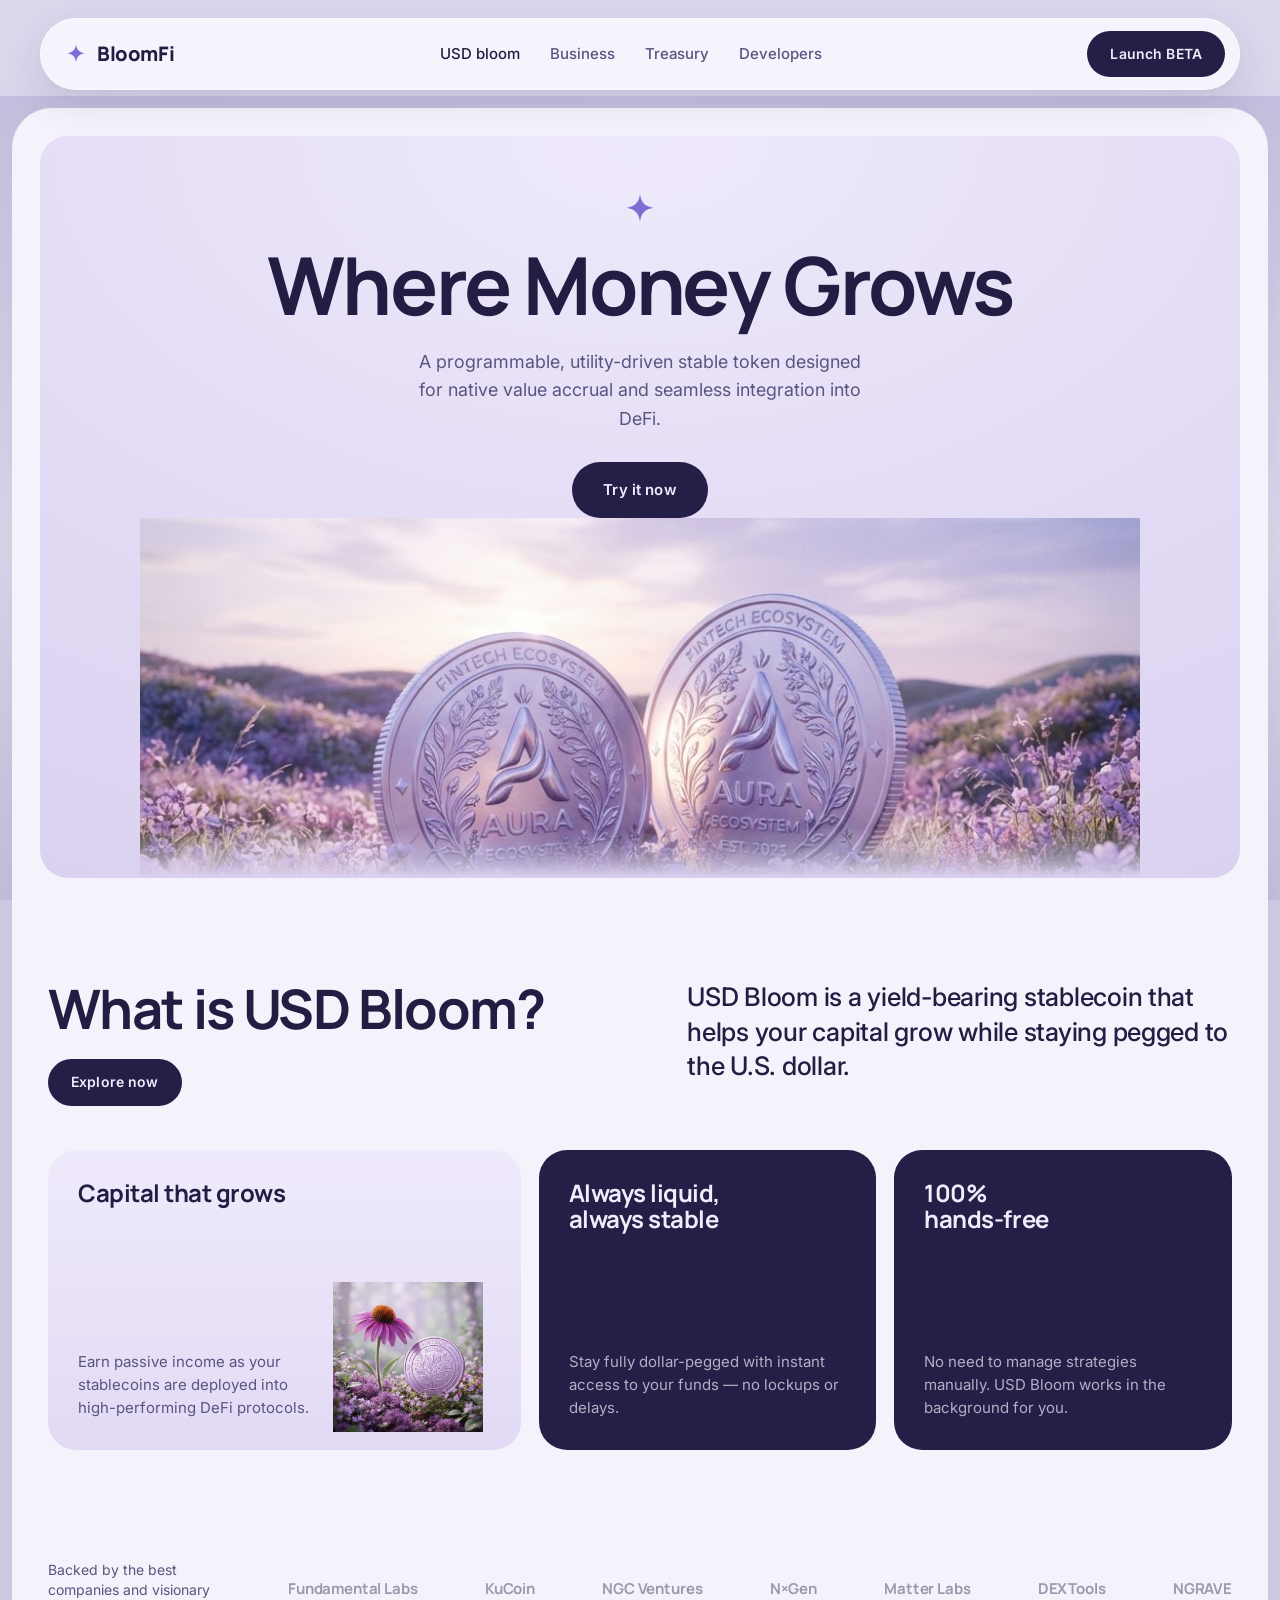
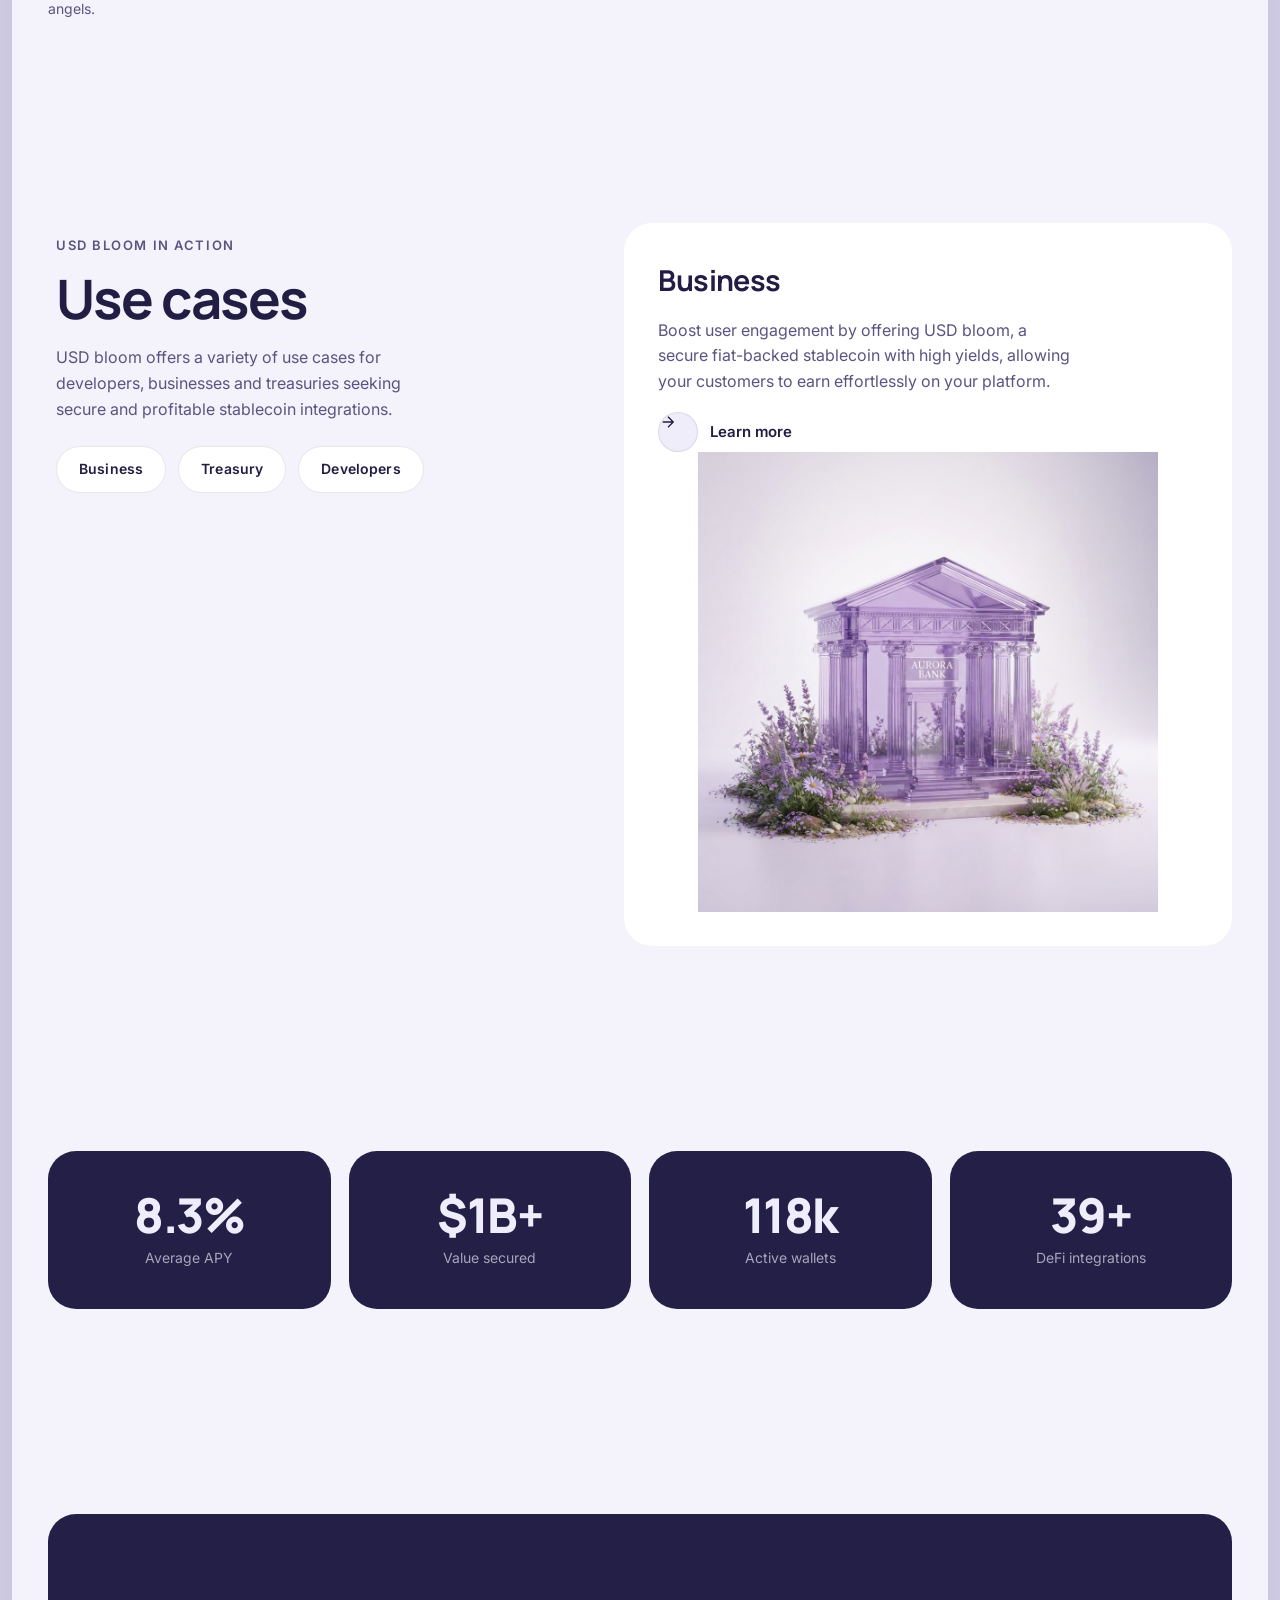
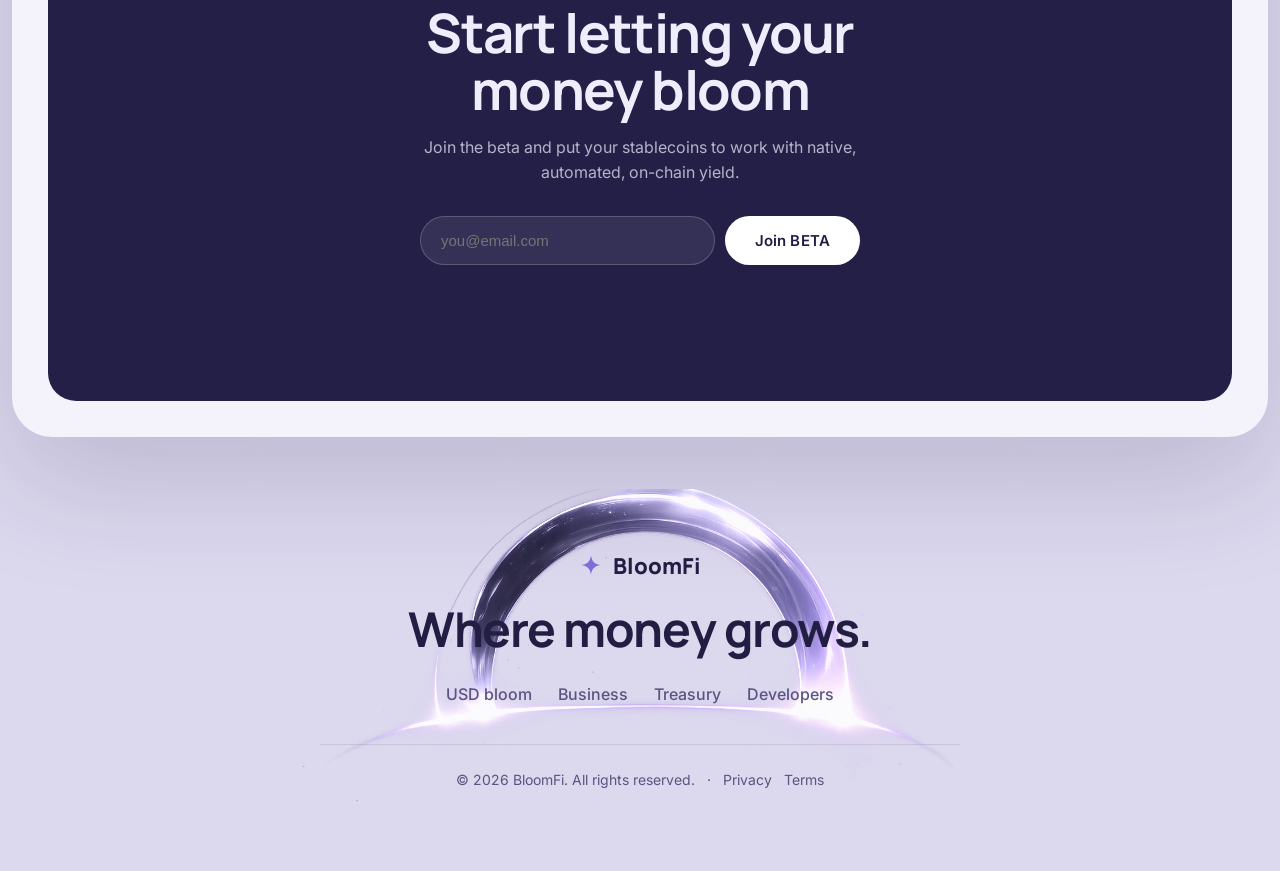
==== index.html @ 82cf6078 "feat: add new business page and update design system Co-authored-by: Punelittley <189131590+Punelitt" ====
<!DOCTYPE html>
<html lang="en">
<head>
  <meta charset="UTF-8" />
  <meta name="viewport" content="width=device-width, initial-scale=1.0" />
  <meta name="theme-color" content="#dcd8ee" />
  <title>BloomFi — Where Money Grows</title>
  <meta name="description" content="USD Bloom is a programmable, utility-driven stable token designed for native value accrual and seamless integration into DeFi." />
  <link rel="preconnect" href="https://fonts.googleapis.com" />
  <link rel="preconnect" href="https://fonts.gstatic.com" crossorigin />
  <link href="https://fonts.googleapis.com/css2?family=Inter:wght@400;500;600;700&family=Manrope:wght@500;600;700;800&display=swap" rel="stylesheet" />
  <link rel="stylesheet" href="css/style.css" />
</head>
<body>
  <canvas id="stars" aria-hidden="true"></canvas>

  <!-- ============ Header (rounded, fixed) ============ -->
  <header class="site-header">
    <div class="header-inner">
      <a href="index.html" class="brand" aria-label="BloomFi home">
        <svg class="brand-mark" viewBox="0 0 24 24" fill="currentColor" aria-hidden="true"><path d="M12 1.5c.9 6 3.6 8.6 9.6 9.6-6 1-8.7 3.6-9.6 9.6-.9-6-3.6-8.6-9.6-9.6 6-1 8.7-3.6 9.6-9.6Z"/></svg>
        BloomFi
      </a>
      <nav class="main-nav" aria-label="Primary">
        <a href="index.html" class="active">USD bloom</a>
        <a href="business.html">Business</a>
        <a href="treasury.html">Treasury</a>
        <a href="developers.html">Developers</a>
      </nav>
      <a href="business.html" class="btn btn-dark btn-sm header-cta">Launch BETA</a>
      <button class="header-burger" id="burger" aria-label="Open menu" aria-expanded="false">
        <span></span><span></span>
      </button>
    </div>
  </header>

  <div class="mobile-menu" id="mobileMenu" aria-hidden="true">
    <nav aria-label="Mobile">
      <a href="index.html">USD bloom</a>
      <a href="business.html">Business</a>
      <a href="treasury.html">Treasury</a>
      <a href="developers.html">Developers</a>
    </nav>
  </div>

  <div class="shell">
    <div class="panel">
      <main class="page">
        <!-- ============ Hero ============ -->
        <section class="hero">
          <svg class="hero-badge" viewBox="0 0 24 24" fill="currentColor" aria-hidden="true"><path d="M12 1.5c.9 6 3.6 8.6 9.6 9.6-6 1-8.7 3.6-9.6 9.6-.9-6-3.6-8.6-9.6-9.6 6-1 8.7-3.6 9.6-9.6Z"/></svg>
          <h1 class="reveal">Where Money Grows</h1>
          <p class="lead reveal">A programmable, utility-driven stable token designed for native value accrual and seamless integration into DeFi.</p>
          <a href="business.html" class="btn btn-dark reveal">Try it now</a>
          <img class="hero-img reveal" src="images/hero-coins.png" alt="Silver coins rising from a field of purple wildflowers" />
        </section>

        <!-- ============ What is USD Bloom ============ -->
        <section class="section" id="about">
          <div class="split">
            <div class="reveal">
              <h2 class="h2">What is USD&nbsp;Bloom?</h2>
              <a href="#features" class="btn btn-dark btn-sm" style="margin-top:22px">Explore now</a>
            </div>
            <p class="lead-copy reveal">USD Bloom is a yield-bearing stablecoin that helps your capital grow while staying pegged to the U.S. dollar.</p>
          </div>

          <div class="feature-grid" id="features">
            <article class="f-card f-light reveal">
              <h3>Capital that grows</h3>
              <p style="max-width:240px">Earn passive income as your stablecoins are deployed into high-performing DeFi protocols.</p>
              <img class="f-card-img" src="images/flower-coin.png" alt="" />
            </article>
            <article class="f-card f-dark reveal">
              <h3>Always liquid,<br />always stable</h3>
              <p>Stay fully dollar-pegged with instant access to your funds — no lockups or delays.</p>
            </article>
            <article class="f-card f-dark reveal">
              <h3>100%<br />hands-free</h3>
              <p>No need to manage strategies manually. USD Bloom works in the background for you.</p>
            </article>
          </div>
        </section>

        <!-- ============ Backers ============ -->
        <section class="section" style="padding-top:0">
          <div class="backers reveal">
            <p class="backers-label">Backed by the best companies and visionary angels.</p>
            <div class="backers-logos">
              <span>Fundamental Labs</span>
              <span>KuCoin</span>
              <span>NGC Ventures</span>
              <span>N&times;Gen</span>
              <span>Matter Labs</span>
              <span>DEXTools</span>
              <span>NGRAVE</span>
            </div>
          </div>
        </section>

        <!-- ============ Use cases ============ -->
        <section class="section">
          <div class="usecase">
            <div class="usecase-copy reveal">
              <p class="eyebrow">USD bloom in action</p>
              <h2 class="h2">Use cases</h2>
              <p>USD bloom offers a variety of use cases for developers, businesses and treasuries seeking secure and profitable stablecoin integrations.</p>
              <div style="margin-top:24px;display:flex;gap:12px;flex-wrap:wrap">
                <a href="business.html" class="btn btn-light btn-sm">Business</a>
                <a href="treasury.html" class="btn btn-light btn-sm">Treasury</a>
                <a href="developers.html" class="btn btn-light btn-sm">Developers</a>
              </div>
            </div>
            <article class="uc-card reveal">
              <h3>Business</h3>
              <p>Boost user engagement by offering USD bloom, a secure fiat-backed stablecoin with high yields, allowing your customers to earn effortlessly on your platform.</p>
              <a href="business.html" class="uc-link">
                <span class="btn-circle"><svg viewBox="0 0 24 24" fill="none" stroke="currentColor" stroke-width="1.8"><path d="M5 12h14M12 5l7 7-7 7"/></svg></span>
                Learn more
              </a>
              <img class="uc-img" src="images/temple.png" alt="A lavender glass bank temple among purple flowers" />
            </article>
          </div>
        </section>

        <!-- ============ Stats ============ -->
        <section class="section">
          <div class="stat-band">
            <div class="stat-box reveal"><div class="num"><span data-count="8.4" data-suffix="%">0</span></div><div class="lbl">Average APY</div></div>
            <div class="stat-box reveal"><div class="num"><span data-count="1" data-prefix="$" data-suffix="B+">0</span></div><div class="lbl">Value secured</div></div>
            <div class="stat-box reveal"><div class="num"><span data-count="120" data-suffix="k">0</span></div><div class="lbl">Active wallets</div></div>
            <div class="stat-box reveal"><div class="num"><span data-count="40" data-suffix="+">0</span></div><div class="lbl">DeFi integrations</div></div>
          </div>
        </section>

        <!-- ============ CTA ============ -->
        <section class="section" style="padding-bottom:8px">
          <div class="cta reveal">
            <h2>Start letting your<br />money bloom</h2>
            <p>Join the beta and put your stablecoins to work with native, automated, on-chain yield.</p>
            <form class="newsletter" data-mock style="display:flex;gap:10px;justify-content:center;flex-wrap:wrap;max-width:440px;margin:0 auto">
              <input type="email" name="email" required placeholder="you@email.com" aria-label="Email address" style="flex:1;min-width:200px;padding:15px 20px;border-radius:100px;border:1px solid rgba(255,255,255,0.2);background:rgba(255,255,255,0.08);color:#fff;font-size:15px" />
              <button type="submit" class="btn btn-light">Join BETA</button>
              <p class="form-note" role="status" aria-live="polite" style="flex-basis:100%;margin-top:6px;color:#cfc9ef;font-size:14px"></p>
            </form>
          </div>
        </section>
      </main>
    </div>
  </div>

  <!-- ============ Footer ============ -->
  <footer class="footer">
    <img class="footer-arch" src="images/arch-glow.png" alt="" aria-hidden="true" />
    <div class="footer-inner">
      <a href="index.html" class="footer-brand">
        <svg viewBox="0 0 24 24" fill="currentColor" aria-hidden="true"><path d="M12 1.5c.9 6 3.6 8.6 9.6 9.6-6 1-8.7 3.6-9.6 9.6-.9-6-3.6-8.6-9.6-9.6 6-1 8.7-3.6 9.6-9.6Z"/></svg>
        BloomFi
      </a>
      <p class="footer-tag">Where money grows.</p>
      <nav class="footer-nav" aria-label="Footer">
        <a href="index.html">USD bloom</a>
        <a href="business.html">Business</a>
        <a href="treasury.html">Treasury</a>
        <a href="developers.html">Developers</a>
      </nav>
      <div class="footer-bottom">
        <span>© 2026 BloomFi. All rights reserved.</span>
        <span>·</span>
        <a href="#">Privacy</a>
        <a href="#">Terms</a>
      </div>
    </div>
  </footer>

  <script src="js/main.js" defer></script>
</body>
</html>
---- css/style.css ----
/* ============================================================
   BloomFi — design system (light lavender / crypto fintech)
   ============================================================ */
:root {
  --bg: #dcd8ee;
  --bg-2: #e7e3f4;
  --panel: #f4f2fa;
  --surface: #ffffff;
  --ink: #221d42;
  --ink-muted: #5a5480;
  --deep: #241f47;
  --deep-2: #2e2857;
  --deep-fg: #efecfb;
  --accent: #7c6ed6;
  --accent-soft: #b9aef0;
  --border: rgba(34, 29, 66, 0.10);
  --border-strong: rgba(34, 29, 66, 0.16);

  --font-sans: 'Inter', -apple-system, BlinkMacSystemFont, 'Segoe UI', sans-serif;
  --font-display: 'Manrope', var(--font-sans);

  --ease-out: cubic-bezier(0.22, 1, 0.36, 1);
  --container: 1200px;
  --radius: 28px;
  --radius-sm: 18px;
}

*, *::before, *::after { margin: 0; padding: 0; box-sizing: border-box; }

html {
  scroll-behavior: smooth;
  background: var(--bg);
}

body {
  font-family: var(--font-sans);
  color: var(--ink);
  line-height: 1.6;
  -webkit-font-smoothing: antialiased;
  overflow-x: hidden;
  position: relative;
  background:
    radial-gradient(1200px 700px at 50% -8%, #cfc9e9, transparent 70%),
    linear-gradient(180deg, #b9b3d6 0%, #d7d2ec 26%, #e7e3f4 60%, #cfc9e6 100%);
  background-attachment: fixed;
  min-height: 100vh;
}

img { max-width: 100%; display: block; }
a { color: inherit; text-decoration: none; }
button { font-family: inherit; cursor: pointer; }
::selection { background: var(--accent); color: #fff; }

/* ============ Rising stars canvas ============ */
#stars {
  position: fixed;
  inset: 0;
  width: 100%;
  height: 100%;
  z-index: 0;
  pointer-events: none;
}

/* ============ Layout ============ */
.container {
  max-width: var(--container);
  margin: 0 auto;
  padding: 0 24px;
}

.page {
  position: relative;
  z-index: 1;
}

/* ============ Buttons ============ */
.btn {
  display: inline-flex;
  align-items: center;
  justify-content: center;
  gap: 10px;
  padding: 15px 30px;
  border-radius: 100px;
  font-size: 15px;
  font-weight: 600;
  letter-spacing: 0.01em;
  border: 1px solid transparent;
  transition: transform 0.3s var(--ease-out), background 0.3s, color 0.3s, border-color 0.3s, box-shadow 0.3s;
  min-height: 48px;
}
.btn:hover { transform: translateY(-2px); }
.btn:active { transform: translateY(0); }

.btn-dark { background: var(--deep); color: var(--deep-fg); }
.btn-dark:hover { background: var(--deep-2); box-shadow: 0 14px 34px rgba(36, 31, 71, 0.28); }

.btn-light { background: var(--surface); color: var(--ink); border-color: var(--border); }
.btn-light:hover { box-shadow: 0 14px 34px rgba(36, 31, 71, 0.12); }

.btn-ghost {
  background: rgba(255, 255, 255, 0.5);
  color: var(--ink);
  border-color: var(--border-strong);
  backdrop-filter: blur(8px);
}
.btn-ghost:hover { background: rgba(255, 255, 255, 0.85); }

.btn-sm { padding: 11px 22px; min-height: 42px; font-size: 14px; }
.btn-lg { padding: 18px 40px; min-height: 56px; font-size: 16px; }
.btn-block { width: 100%; }

.btn-circle {
  width: 40px; height: 40px; padding: 0;
  border-radius: 50%;
  background: rgba(124, 110, 214, 0.12);
  border: 1px solid var(--border);
}
.btn-circle svg { width: 18px; height: 18px; }

/* ============ Header — rounded, static/fixed ============ */
.site-header {
  position: fixed;
  top: 18px;
  left: 50%;
  transform: translateX(-50%);
  z-index: 50;
  width: calc(100% - 32px);
  max-width: var(--container);
}

.header-inner {
  display: flex;
  align-items: center;
  justify-content: space-between;
  gap: 20px;
  padding: 12px 14px 12px 24px;
  border-radius: 100px;
  background: rgba(255, 255, 255, 0.72);
  border: 1px solid rgba(255, 255, 255, 0.6);
  box-shadow: 0 10px 40px rgba(36, 31, 71, 0.12);
  backdrop-filter: blur(18px) saturate(1.4);
  -webkit-backdrop-filter: blur(18px) saturate(1.4);
}

.brand {
  display: inline-flex;
  align-items: center;
  gap: 10px;
  font-family: var(--font-display);
  font-weight: 800;
  font-size: 20px;
  letter-spacing: -0.02em;
}
.brand-mark { width: 22px; height: 22px; color: var(--accent); }

.main-nav {
  display: flex;
  gap: 30px;
}
.main-nav a {
  font-size: 15px;
  font-weight: 500;
  color: var(--ink-muted);
  transition: color 0.25s;
}
.main-nav a:hover, .main-nav a.active { color: var(--ink); }

.header-burger {
  display: none;
  flex-direction: column;
  gap: 5px;
  background: none;
  border: none;
  width: 44px; height: 44px;
  align-items: center;
  justify-content: center;
}
.header-burger span {
  width: 22px; height: 2px; background: var(--ink);
  transition: transform 0.3s var(--ease-out), opacity 0.3s;
  border-radius: 2px;
}
.header-burger.open span:first-child { transform: translateY(3.5px) rotate(45deg); }
.header-burger.open span:last-child { transform: translateY(-3.5px) rotate(-45deg); }

/* Mobile menu */
.mobile-menu {
  position: fixed;
  inset: 0;
  z-index: 40;
  background: rgba(223, 219, 240, 0.96);
  backdrop-filter: blur(16px);
  display: flex;
  align-items: center;
  justify-content: center;
  opacity: 0;
  visibility: hidden;
  transition: opacity 0.4s var(--ease-out), visibility 0.4s;
}
.mobile-menu.open { opacity: 1; visibility: visible; }
.mobile-menu nav { display: flex; flex-direction: column; gap: 10px; text-align: center; }
.mobile-menu a {
  font-family: var(--font-display);
  font-size: clamp(1.8rem, 8vw, 2.6rem);
  font-weight: 700;
  letter-spacing: -0.03em;
  color: var(--ink-muted);
  transition: color 0.25s;
}
.mobile-menu a:hover { color: var(--ink); }

/* ============ Main wrapper (rounded white panel) ============ */
.shell {
  position: relative;
  z-index: 1;
  max-width: 1320px;
  margin: 96px auto 0;
  padding: 12px;
}

.panel {
  background: var(--panel);
  border-radius: 40px;
  padding: clamp(16px, 3vw, 28px);
  box-shadow: 0 40px 120px rgba(36, 31, 71, 0.18);
}

/* ============ Hero ============ */
.hero {
  position: relative;
  border-radius: var(--radius);
  overflow: hidden;
  background:
    radial-gradient(120% 120% at 50% 0%, #efeafb 0%, #e5def6 40%, #d9d0ef 100%);
  min-height: 620px;
  display: flex;
  flex-direction: column;
  align-items: center;
  padding: 56px 24px 0;
  text-align: center;
}
.hero-badge {
  width: 34px; height: 34px;
  color: var(--accent);
  margin-bottom: 18px;
}
.hero h1 {
  font-family: var(--font-display);
  font-size: clamp(2.6rem, 6.5vw, 5rem);
  font-weight: 700;
  letter-spacing: -0.03em;
  line-height: 1.02;
  margin-bottom: 22px;
  text-wrap: balance;
}
.hero p.lead {
  max-width: 460px;
  color: var(--ink-muted);
  font-size: clamp(1rem, 2vw, 1.12rem);
  margin-bottom: 28px;
}
.hero-img {
  margin-top: auto;
  width: 100%;
  max-width: 1000px;
  height: clamp(220px, 34vw, 360px);
  object-fit: cover;
  object-position: center 40%;
  -webkit-mask-image: linear-gradient(to top, transparent, #000 14%);
  mask-image: linear-gradient(to top, transparent, #000 14%);
}

/* ============ Section basics ============ */
.section { padding: clamp(56px, 8vw, 110px) 8px; }
.eyebrow {
  font-size: 13px;
  font-weight: 600;
  letter-spacing: 0.12em;
  text-transform: uppercase;
  color: var(--accent);
  margin-bottom: 14px;
}
.h2 {
  font-family: var(--font-display);
  font-size: clamp(2rem, 5vw, 3.4rem);
  font-weight: 700;
  letter-spacing: -0.03em;
  line-height: 1.05;
  text-wrap: balance;
}

/* ============ "What is" split ============ */
.split {
  display: grid;
  grid-template-columns: 1.1fr 1fr;
  gap: 40px;
  align-items: start;
}
.split .lead-copy {
  font-size: clamp(1.15rem, 2.2vw, 1.6rem);
  font-weight: 500;
  letter-spacing: -0.01em;
  line-height: 1.35;
  color: var(--ink);
}

/* ============ Feature cards ============ */
.feature-grid {
  display: grid;
  grid-template-columns: 1.4fr 1fr 1fr;
  gap: 18px;
  margin-top: 44px;
}
.f-card {
  position: relative;
  border-radius: var(--radius);
  padding: 30px;
  display: flex;
  flex-direction: column;
  justify-content: space-between;
  min-height: 300px;
  overflow: hidden;
  transition: transform 0.4s var(--ease-out), box-shadow 0.4s;
}
.f-card:hover { transform: translateY(-4px); box-shadow: 0 26px 60px rgba(36, 31, 71, 0.18); }
.f-card h3 {
  font-family: var(--font-display);
  font-size: 1.5rem;
  font-weight: 700;
  letter-spacing: -0.02em;
  line-height: 1.1;
}
.f-card p { font-size: 15px; line-height: 1.55; }

.f-light {
  background: linear-gradient(180deg, #efeafb, #e2daf5);
  color: var(--ink);
}
.f-light p { color: var(--ink-muted); }
.f-card-img {
  position: absolute;
  right: 18px; bottom: 18px;
  width: 190px; height: 150px;
  object-fit: contain;
  pointer-events: none;
}
.f-dark { background: var(--deep); color: var(--deep-fg); }
.f-dark p { color: rgba(239, 236, 251, 0.7); }

/* ============ Backers ============ */
.backers {
  display: flex;
  align-items: center;
  gap: 40px;
  flex-wrap: wrap;
  padding: 8px 0 0;
}
.backers-label {
  font-size: 14px;
  color: var(--ink-muted);
  max-width: 200px;
  line-height: 1.4;
}
.backers-logos {
  display: flex;
  align-items: center;
  gap: 34px;
  flex-wrap: wrap;
  flex: 1;
  justify-content: space-between;
}
.backers-logos span {
  font-family: var(--font-display);
  font-weight: 700;
  font-size: 15px;
  color: rgba(34, 29, 66, 0.42);
  letter-spacing: -0.01em;
  white-space: nowrap;
}

/* ============ Use cases ============ */
.usecase {
  display: grid;
  grid-template-columns: 1fr 1.1fr;
  gap: 24px;
  align-items: stretch;
}
.usecase-copy { padding: 12px 8px; }
.usecase-copy .h2 { margin: 8px 0 18px; }
.usecase-copy p { color: var(--ink-muted); max-width: 380px; }

.uc-card {
  position: relative;
  border-radius: var(--radius);
  background: var(--surface);
  padding: 34px;
  overflow: hidden;
  display: flex;
  flex-direction: column;
  min-height: 480px;
}
.uc-card h3 {
  font-family: var(--font-display);
  font-size: 1.8rem;
  font-weight: 700;
  letter-spacing: -0.02em;
  margin-bottom: 14px;
}
.uc-card p { color: var(--ink-muted); max-width: 420px; }
.uc-link {
  display: inline-flex;
  align-items: center;
  gap: 12px;
  margin-top: 18px;
  font-weight: 600;
  font-size: 15px;
}
.uc-img {
  margin-top: auto;
  width: 100%;
  max-width: 460px;
  align-self: center;
  object-fit: contain;
}

/* ============ Generic content cards grid ============ */
.grid-3 { display: grid; grid-template-columns: repeat(3, 1fr); gap: 18px; }
.grid-2 { display: grid; grid-template-columns: repeat(2, 1fr); gap: 18px; }

.info-card {
  background: var(--surface);
  border-radius: var(--radius);
  padding: 30px;
  border: 1px solid var(--border);
  transition: transform 0.4s var(--ease-out), box-shadow 0.4s;
}
.info-card:hover { transform: translateY(-4px); box-shadow: 0 22px 50px rgba(36, 31, 71, 0.14); }
.info-icon {
  width: 48px; height: 48px;
  border-radius: 14px;
  display: flex; align-items: center; justify-content: center;
  background: rgba(124, 110, 214, 0.12);
  color: var(--accent);
  margin-bottom: 20px;
}
.info-icon svg { width: 24px; height: 24px; }
.info-card h3 {
  font-family: var(--font-display);
  font-size: 1.25rem;
  font-weight: 700;
  letter-spacing: -0.02em;
  margin-bottom: 10px;
}
.info-card p { font-size: 15px; color: var(--ink-muted); line-height: 1.55; }

/* ============ Stat band ============ */
.stat-band {
  display: grid;
  grid-template-columns: repeat(4, 1fr);
  gap: 18px;
  text-align: center;
}
.stat-box {
  background: var(--deep);
  color: var(--deep-fg);
  border-radius: var(--radius);
  padding: 40px 20px;
}
.stat-box .num {
  font-family: var(--font-display);
  font-size: clamp(2rem, 4vw, 3rem);
  font-weight: 800;
  letter-spacing: -0.03em;
  line-height: 1;
  margin-bottom: 8px;
}
.stat-box .lbl { font-size: 14px; color: rgba(239, 236, 251, 0.65); }

/* ============ Page hero (inner pages) ============ */
.page-hero {
  border-radius: var(--radius);
  background: radial-gradient(120% 130% at 50% 0%, #efeafb 0%, #e3dcf6 45%, #d6cdef 100%);
  padding: clamp(56px, 8vw, 96px) 24px;
  text-align: center;
}
.page-hero .eyebrow { color: var(--accent); }
.page-hero h1 {
  font-family: var(--font-display);
  font-size: clamp(2.4rem, 6vw, 4.4rem);
  font-weight: 700;
  letter-spacing: -0.03em;
  line-height: 1.03;
  margin-bottom: 18px;
  text-wrap: balance;
}
.page-hero p {
  max-width: 560px;
  margin: 0 auto;
  color: var(--ink-muted);
  font-size: clamp(1rem, 2vw, 1.15rem);
}

/* ============ CTA panel ============ */
.cta {
  border-radius: var(--radius);
  background: var(--deep);
  color: var(--deep-fg);
  padding: clamp(48px, 8vw, 90px) 24px;
  text-align: center;
}
.cta h2 {
  font-family: var(--font-display);
  font-size: clamp(2rem, 5vw, 3.4rem);
  font-weight: 700;
  letter-spacing: -0.03em;
  line-height: 1.05;
  margin-bottom: 16px;
  text-wrap: balance;
}
.cta p { color: rgba(239, 236, 251, 0.72); max-width: 480px; margin: 0 auto 30px; }
.cta .btn-light { background: var(--surface); color: var(--ink); border: none; }

/* ============ Footer with arch glow ============ */
.footer {
  position: relative;
  z-index: 1;
  margin-top: 40px;
  padding-top: 60px;
  overflow: hidden;
}
.footer-arch {
  position: absolute;
  left: 50%;
  bottom: -6%;
  transform: translateX(-50%);
  width: min(900px, 90%);
  opacity: 0.9;
  pointer-events: none;
  mix-blend-mode: screen;
  filter: brightness(1.1);
}
.footer-inner {
  position: relative;
  z-index: 2;
  max-width: var(--container);
  margin: 0 auto;
  padding: 0 24px 80px;
  text-align: center;
}
.footer-brand {
  display: inline-flex;
  align-items: center;
  gap: 10px;
  font-family: var(--font-display);
  font-weight: 800;
  font-size: 22px;
  margin-bottom: 20px;
}
.footer-brand svg { width: 24px; height: 24px; color: var(--accent); }
.footer-tag {
  font-family: var(--font-display);
  font-size: clamp(1.8rem, 5vw, 3rem);
  font-weight: 700;
  letter-spacing: -0.03em;
  line-height: 1.05;
  margin-bottom: 28px;
  text-wrap: balance;
}
.footer-nav {
  display: flex;
  gap: 26px;
  justify-content: center;
  flex-wrap: wrap;
  margin-bottom: 36px;
}
.footer-nav a { color: var(--ink-muted); font-weight: 500; transition: color 0.25s; }
.footer-nav a:hover { color: var(--ink); }
.footer-bottom {
  font-size: 14px;
  color: var(--ink-muted);
  padding-top: 24px;
  border-top: 1px solid var(--border);
  max-width: 640px;
  margin: 0 auto;
  display: flex;
  gap: 12px;
  align-items: center;
  justify-content: center;
  flex-wrap: wrap;
}

/* ============ Reveal ============ */
.reveal {
  opacity: 0;
  transform: translateY(24px);
  transition: opacity 0.9s var(--ease-out), transform 0.9s var(--ease-out);
}
.reveal.visible { opacity: 1; transform: translateY(0); }

/* ============ Responsive ============ */
@media (max-width: 900px) {
  .main-nav { display: none; }
  .header-burger { display: flex; }
  .header-cta { display: none; }
  .split { grid-template-columns: 1fr; gap: 24px; }
  .feature-grid { grid-template-columns: 1fr; }
  .usecase { grid-template-columns: 1fr; }
  .grid-3 { grid-template-columns: 1fr; }
  .grid-2 { grid-template-columns: 1fr; }
  .stat-band { grid-template-columns: repeat(2, 1fr); }
  .f-card-img { width: 150px; height: 120px; }
}
@media (max-width: 560px) {
  .shell { margin-top: 84px; padding: 8px; }
  .panel { border-radius: 28px; }
  .stat-band { grid-template-columns: 1fr; }
  .backers-logos { gap: 20px; }
}

@media (prefers-reduced-motion: reduce) {
  * { animation: none !important; scroll-behavior: auto; }
  .reveal { opacity: 1; transform: none; }
}
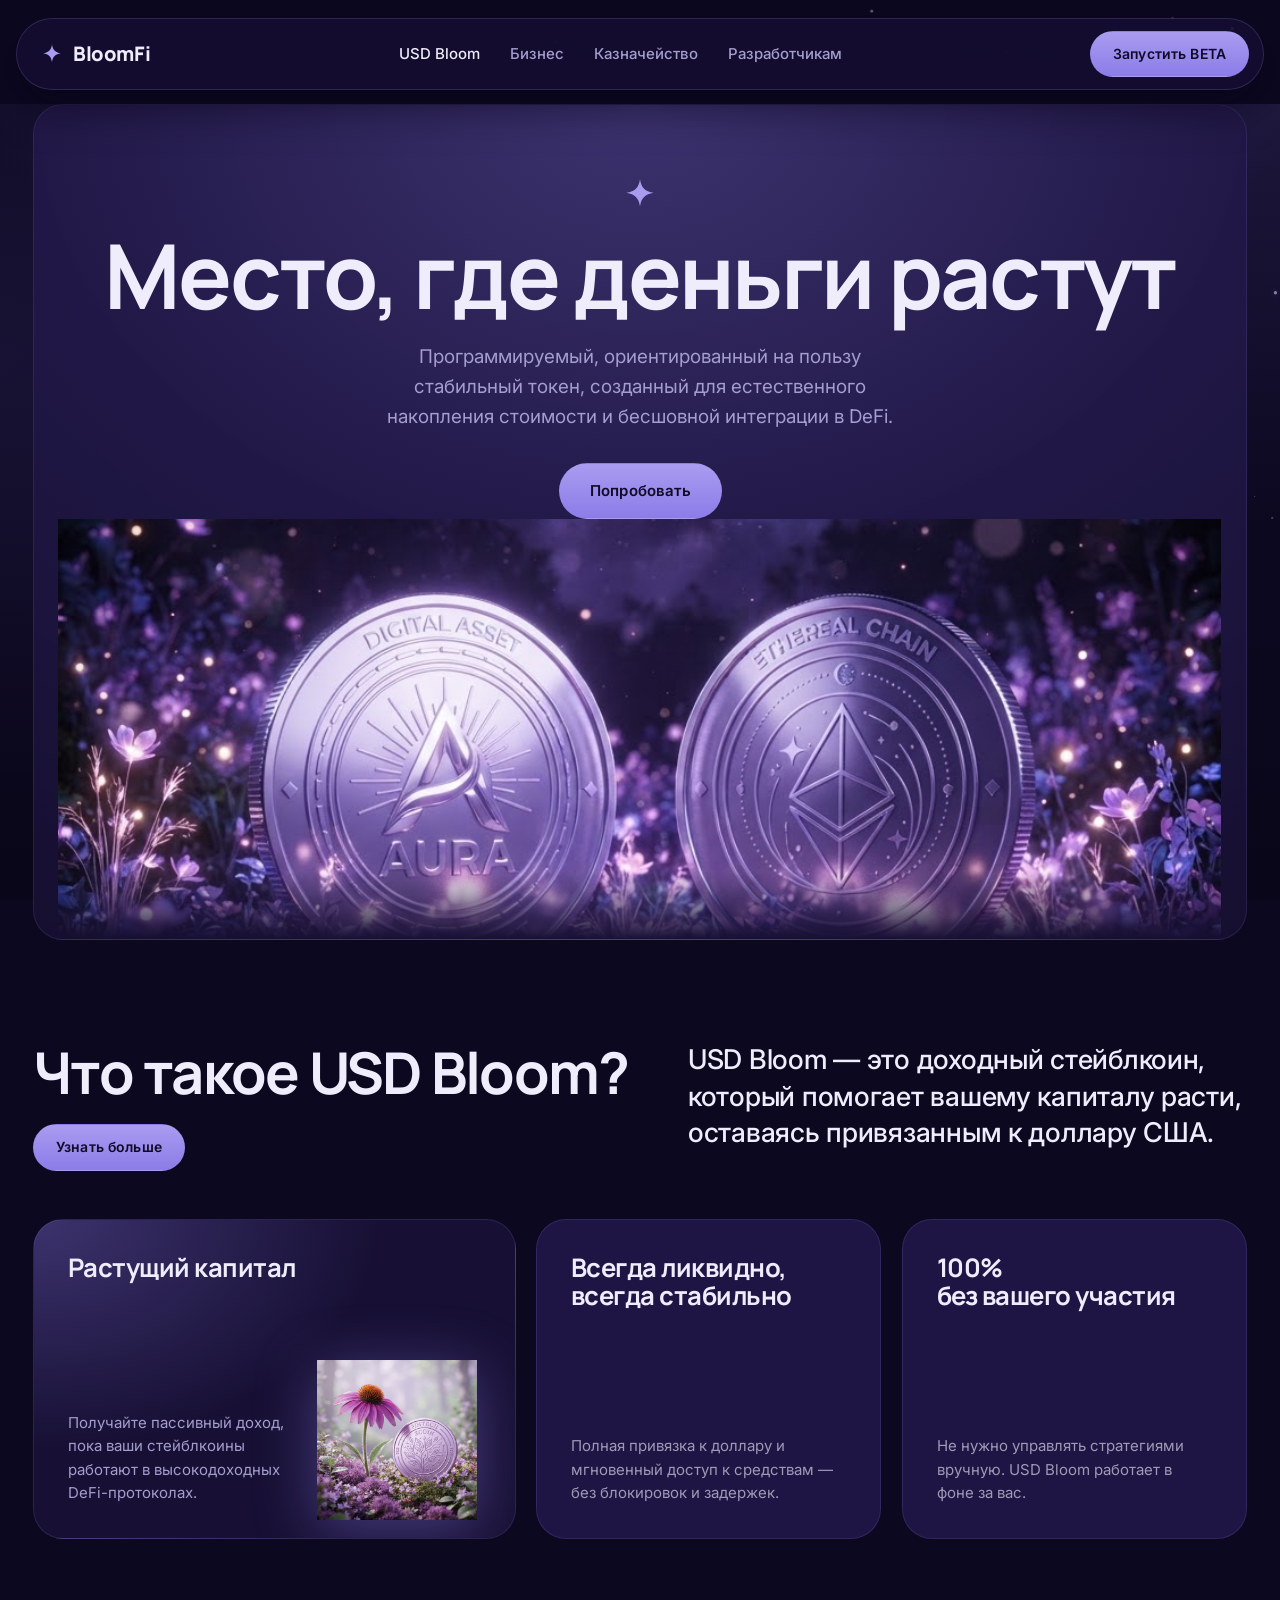
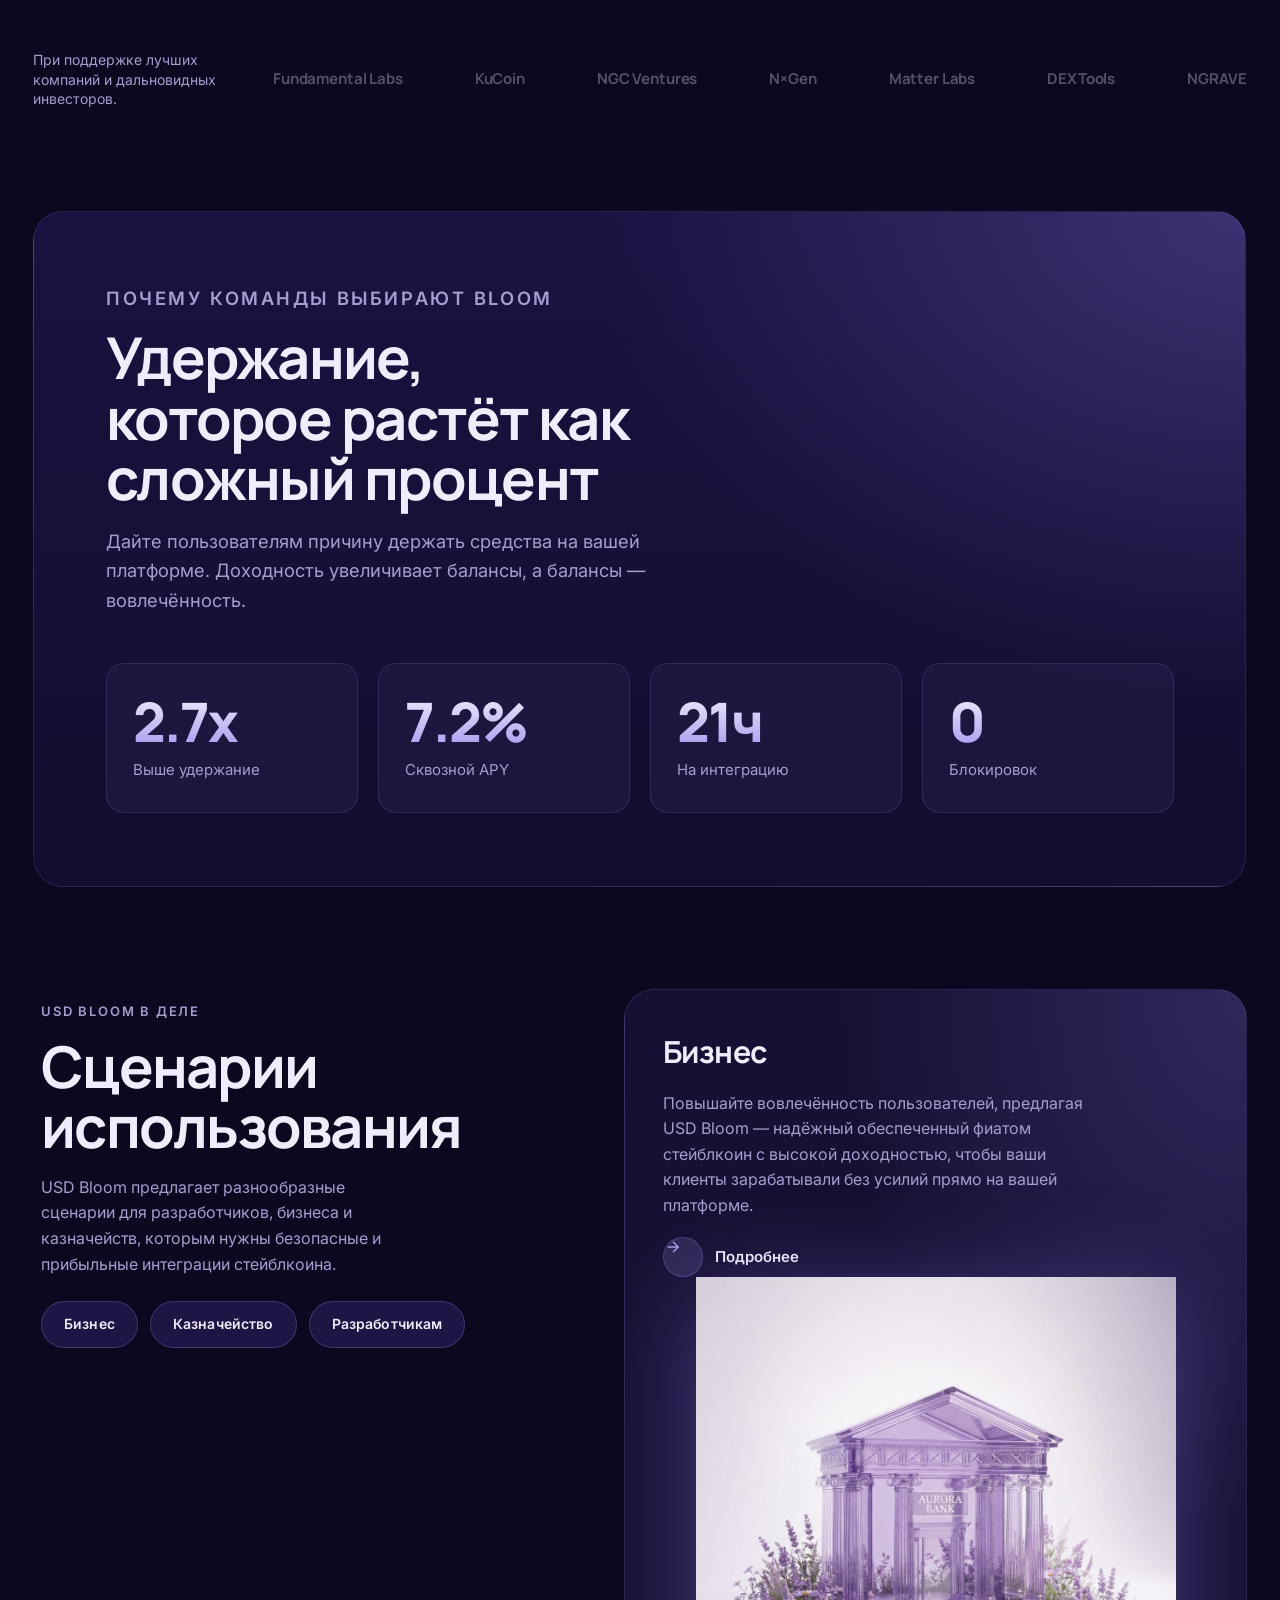
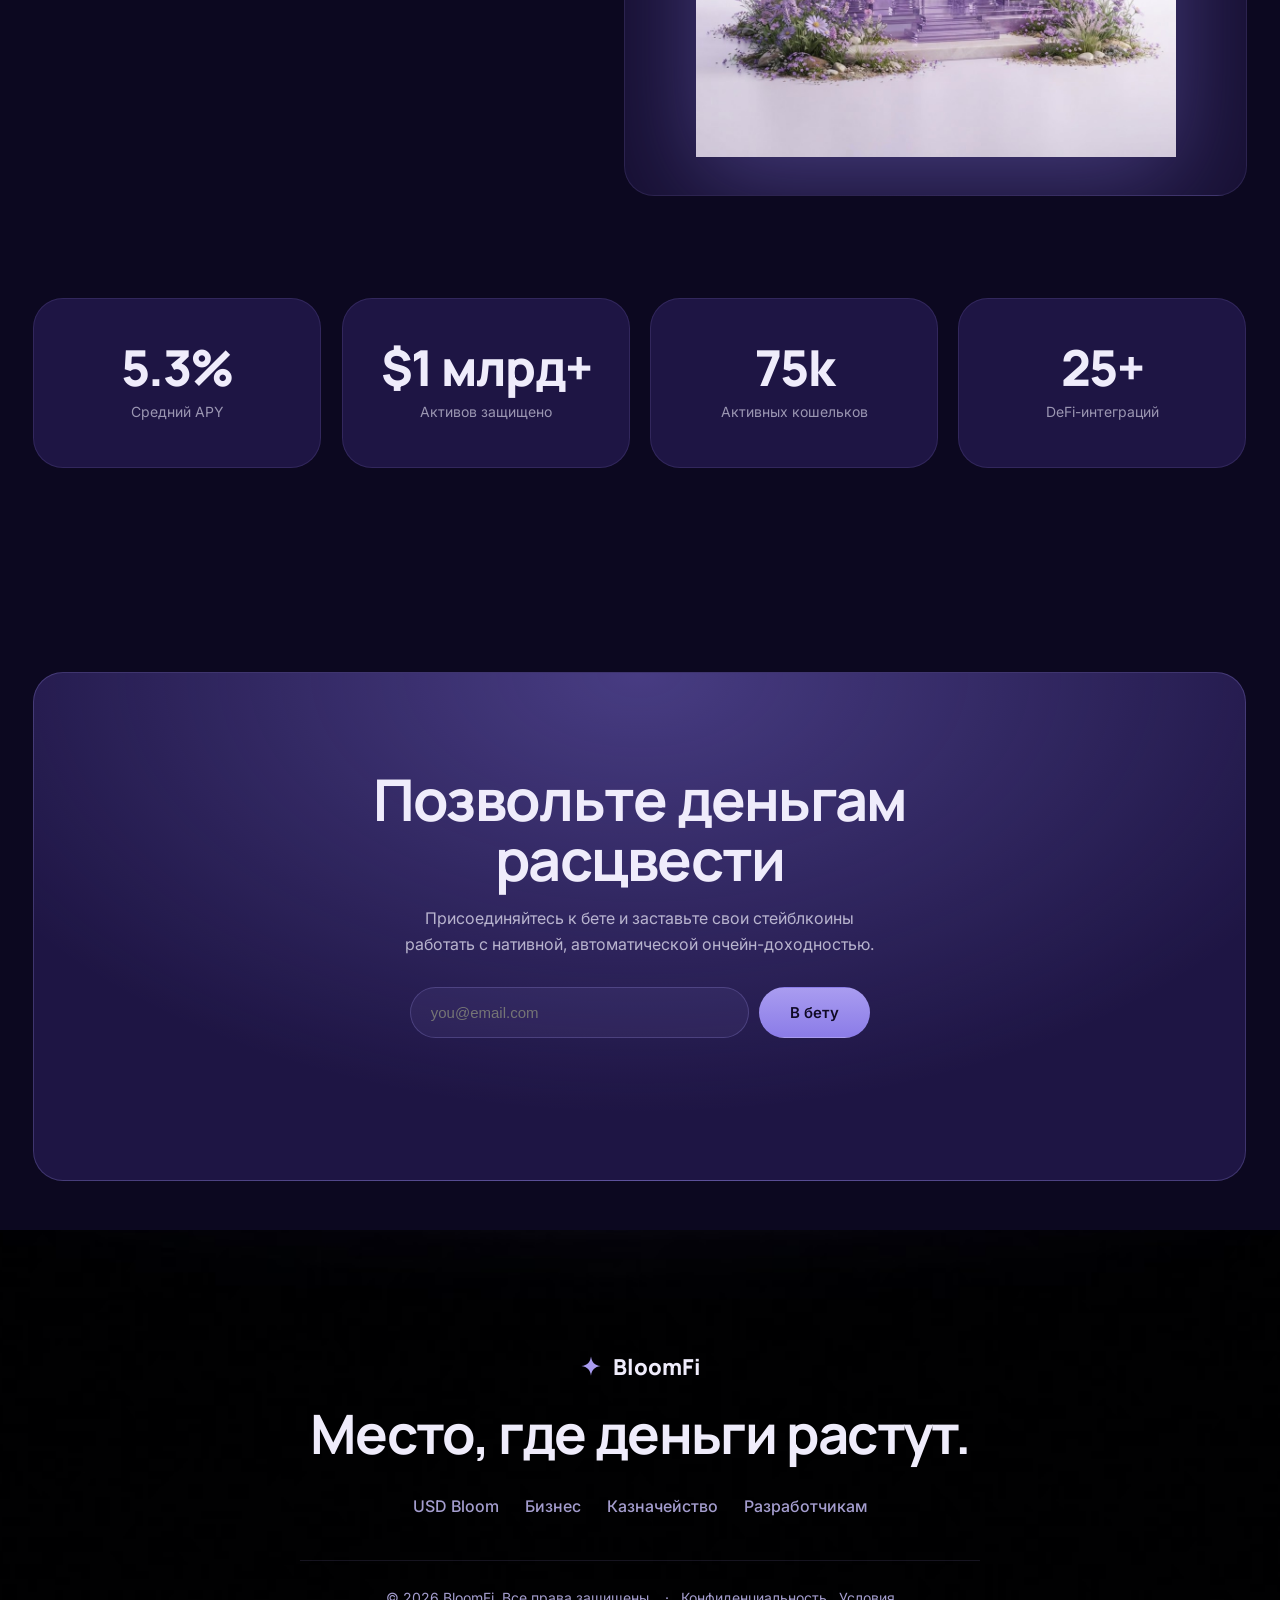
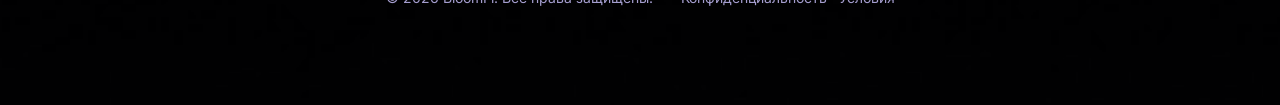
==== commit e071f891: "feat: update business page to Russian localization Updated HTML lang to Russian, changed title and m" ====
--- a/index.html
+++ b/index.html
@@ -1,11 +1,11 @@
 <!DOCTYPE html>
-<html lang="en">
+<html lang="ru">
 <head>
   <meta charset="UTF-8" />
   <meta name="viewport" content="width=device-width, initial-scale=1.0" />
-  <meta name="theme-color" content="#dcd8ee" />
-  <title>BloomFi — Where Money Grows</title>
-  <meta name="description" content="USD Bloom is a programmable, utility-driven stable token designed for native value accrual and seamless integration into DeFi." />
+  <meta name="theme-color" content="#0c0820" />
+  <title>BloomFi — Место, где деньги растут</title>
+  <meta name="description" content="USD Bloom — программируемый доходный стейблкоин для естественного накопления стоимости и бесшовной интеграции в DeFi." />
   <link rel="preconnect" href="https://fonts.googleapis.com" />
   <link rel="preconnect" href="https://fonts.gstatic.com" crossorigin />
   <link href="https://fonts.googleapis.com/css2?family=Inter:wght@400;500;600;700&family=Manrope:wght@500;600;700;800&display=swap" rel="stylesheet" />
@@ -17,29 +17,29 @@
   <!-- ============ Header (rounded, fixed) ============ -->
   <header class="site-header">
     <div class="header-inner">
-      <a href="index.html" class="brand" aria-label="BloomFi home">
+      <a href="index.html" class="brand" aria-label="BloomFi — на главную">
         <svg class="brand-mark" viewBox="0 0 24 24" fill="currentColor" aria-hidden="true"><path d="M12 1.5c.9 6 3.6 8.6 9.6 9.6-6 1-8.7 3.6-9.6 9.6-.9-6-3.6-8.6-9.6-9.6 6-1 8.7-3.6 9.6-9.6Z"/></svg>
         BloomFi
       </a>
-      <nav class="main-nav" aria-label="Primary">
-        <a href="index.html" class="active">USD bloom</a>
-        <a href="business.html">Business</a>
-        <a href="treasury.html">Treasury</a>
-        <a href="developers.html">Developers</a>
+      <nav class="main-nav" aria-label="Основная навигация">
+        <a href="index.html" class="active">USD Bloom</a>
+        <a href="business.html">Бизнес</a>
+        <a href="treasury.html">Казначейство</a>
+        <a href="developers.html">Разработчикам</a>
       </nav>
-      <a href="business.html" class="btn btn-dark btn-sm header-cta">Launch BETA</a>
-      <button class="header-burger" id="burger" aria-label="Open menu" aria-expanded="false">
+      <a href="business.html" class="btn btn-dark btn-sm header-cta">Запустить BETA</a>
+      <button class="header-burger" id="burger" aria-label="Открыть меню" aria-expanded="false">
         <span></span><span></span>
       </button>
     </div>
   </header>
 
   <div class="mobile-menu" id="mobileMenu" aria-hidden="true">
-    <nav aria-label="Mobile">
-      <a href="index.html">USD bloom</a>
-      <a href="business.html">Business</a>
-      <a href="treasury.html">Treasury</a>
-      <a href="developers.html">Developers</a>
+    <nav aria-label="Мобильная навигация">
+      <a href="index.html">USD Bloom</a>
+      <a href="business.html">Бизнес</a>
+      <a href="treasury.html">Казначейство</a>
+      <a href="developers.html">Разработчикам</a>
     </nav>
   </div>
 
@@ -48,36 +48,36 @@
       <main class="page">
         <!-- ============ Hero ============ -->
         <section class="hero">
-          <svg class="hero-badge" viewBox="0 0 24 24" fill="currentColor" aria-hidden="true"><path d="M12 1.5c.9 6 3.6 8.6 9.6 9.6-6 1-8.7 3.6-9.6 9.6-.9-6-3.6-8.6-9.6-9.6 6-1 8.7-3.6 9.6-9.6Z"/></svg>
-          <h1 class="reveal">Where Money Grows</h1>
-          <p class="lead reveal">A programmable, utility-driven stable token designed for native value accrual and seamless integration into DeFi.</p>
-          <a href="business.html" class="btn btn-dark reveal">Try it now</a>
-          <img class="hero-img reveal" src="images/hero-coins.png" alt="Silver coins rising from a field of purple wildflowers" />
+          <svg class="hero-badge reveal-scale" viewBox="0 0 24 24" fill="currentColor" aria-hidden="true"><path d="M12 1.5c.9 6 3.6 8.6 9.6 9.6-6 1-8.7 3.6-9.6 9.6-.9-6-3.6-8.6-9.6-9.6 6-1 8.7-3.6 9.6-9.6Z"/></svg>
+          <h1 class="reveal">Место, где деньги растут</h1>
+          <p class="lead reveal">Программируемый, ориентированный на пользу стабильный токен, созданный для естественного накопления стоимости и бесшовной интеграции в DeFi.</p>
+          <a href="business.html" class="btn btn-dark reveal">Попробовать</a>
+          <img class="hero-img reveal-scale" data-parallax src="images/hero-dark.png" alt="Серебристые монеты, поднимающиеся из поля фиолетовых цветов" />
         </section>
 
         <!-- ============ What is USD Bloom ============ -->
         <section class="section" id="about">
           <div class="split">
-            <div class="reveal">
-              <h2 class="h2">What is USD&nbsp;Bloom?</h2>
-              <a href="#features" class="btn btn-dark btn-sm" style="margin-top:22px">Explore now</a>
+            <div class="reveal-left">
+              <h2 class="h2">Что такое USD&nbsp;Bloom?</h2>
+              <a href="#features" class="btn btn-dark btn-sm" style="margin-top:22px">Узнать больше</a>
             </div>
-            <p class="lead-copy reveal">USD Bloom is a yield-bearing stablecoin that helps your capital grow while staying pegged to the U.S. dollar.</p>
+            <p class="lead-copy reveal-right">USD Bloom — это доходный стейблкоин, который помогает вашему капиталу расти, оставаясь привязанным к доллару США.</p>
           </div>
 
           <div class="feature-grid" id="features">
-            <article class="f-card f-light reveal">
-              <h3>Capital that grows</h3>
-              <p style="max-width:240px">Earn passive income as your stablecoins are deployed into high-performing DeFi protocols.</p>
+            <article class="f-card f-light reveal-left">
+              <h3>Растущий капитал</h3>
+              <p>Получайте пассивный доход, пока ваши стейблкоины работают в высокодоходных DeFi-протоколах.</p>
               <img class="f-card-img" src="images/flower-coin.png" alt="" />
             </article>
             <article class="f-card f-dark reveal">
-              <h3>Always liquid,<br />always stable</h3>
-              <p>Stay fully dollar-pegged with instant access to your funds — no lockups or delays.</p>
+              <h3>Всегда ликвидно,<br />всегда стабильно</h3>
+              <p>Полная привязка к доллару и мгновенный доступ к средствам — без блокировок и задержек.</p>
             </article>
-            <article class="f-card f-dark reveal">
-              <h3>100%<br />hands-free</h3>
-              <p>No need to manage strategies manually. USD Bloom works in the background for you.</p>
+            <article class="f-card f-dark reveal-right">
+              <h3>100%<br />без вашего участия</h3>
+              <p>Не нужно управлять стратегиями вручную. USD Bloom работает в фоне за вас.</p>
             </article>
           </div>
         </section>
@@ -85,7 +85,7 @@
         <!-- ============ Backers ============ -->
         <section class="section" style="padding-top:0">
           <div class="backers reveal">
-            <p class="backers-label">Backed by the best companies and visionary angels.</p>
+            <p class="backers-label">При поддержке лучших компаний и дальновидных инвесторов.</p>
             <div class="backers-logos">
               <span>Fundamental Labs</span>
               <span>KuCoin</span>
@@ -98,50 +98,67 @@
           </div>
         </section>
 
+        <!-- ============ Retention (why teams choose bloom) ============ -->
+        <section class="section" style="padding-top:0">
+          <div class="retention reveal-scale">
+            <div class="retention-head">
+              <p class="eyebrow">Почему команды выбирают Bloom</p>
+              <h2 class="h2">Удержание, которое растёт как сложный процент</h2>
+              <p>Дайте пользователям причину держать средства на вашей платформе. Доходность увеличивает балансы, а балансы — вовлечённость.</p>
+            </div>
+            <div class="retention-stats">
+              <div class="ret-stat reveal"><div class="num"><span data-count="3.2" data-suffix="x">0</span></div><div class="lbl">Выше удержание</div></div>
+              <div class="ret-stat reveal"><div class="num"><span data-count="8.4" data-suffix="%">0</span></div><div class="lbl">Сквозной APY</div></div>
+              <div class="ret-stat reveal"><div class="num"><span data-count="24" data-suffix="ч">0</span></div><div class="lbl">На интеграцию</div></div>
+              <div class="ret-stat reveal"><div class="num"><span data-count="0">0</span></div><div class="lbl">Блокировок</div></div>
+            </div>
+          </div>
+        </section>
+
         <!-- ============ Use cases ============ -->
-        <section class="section">
+        <section class="section" style="padding-top:0">
           <div class="usecase">
-            <div class="usecase-copy reveal">
-              <p class="eyebrow">USD bloom in action</p>
-              <h2 class="h2">Use cases</h2>
-              <p>USD bloom offers a variety of use cases for developers, businesses and treasuries seeking secure and profitable stablecoin integrations.</p>
+            <div class="usecase-copy reveal-left">
+              <p class="eyebrow">USD Bloom в деле</p>
+              <h2 class="h2">Сценарии использования</h2>
+              <p>USD Bloom предлагает разнообразные сценарии для разработчиков, бизнеса и казначейств, которым нужны безопасные и прибыльные интеграции стейблкоина.</p>
               <div style="margin-top:24px;display:flex;gap:12px;flex-wrap:wrap">
-                <a href="business.html" class="btn btn-light btn-sm">Business</a>
-                <a href="treasury.html" class="btn btn-light btn-sm">Treasury</a>
-                <a href="developers.html" class="btn btn-light btn-sm">Developers</a>
+                <a href="business.html" class="btn btn-light btn-sm">Бизнес</a>
+                <a href="treasury.html" class="btn btn-light btn-sm">Казначейство</a>
+                <a href="developers.html" class="btn btn-light btn-sm">Разработчикам</a>
               </div>
             </div>
-            <article class="uc-card reveal">
-              <h3>Business</h3>
-              <p>Boost user engagement by offering USD bloom, a secure fiat-backed stablecoin with high yields, allowing your customers to earn effortlessly on your platform.</p>
+            <article class="uc-card reveal-right">
+              <h3>Бизнес</h3>
+              <p>Повышайте вовлечённость пользователей, предлагая USD Bloom — надёжный обеспеченный фиатом стейблкоин с высокой доходностью, чтобы ваши клиенты зарабатывали без усилий прямо на вашей платформе.</p>
               <a href="business.html" class="uc-link">
                 <span class="btn-circle"><svg viewBox="0 0 24 24" fill="none" stroke="currentColor" stroke-width="1.8"><path d="M5 12h14M12 5l7 7-7 7"/></svg></span>
-                Learn more
+                Подробнее
               </a>
-              <img class="uc-img" src="images/temple.png" alt="A lavender glass bank temple among purple flowers" />
+              <img class="uc-img" src="images/temple.png" alt="Лавандовый стеклянный банк-храм среди фиолетовых цветов" />
             </article>
           </div>
         </section>
 
         <!-- ============ Stats ============ -->
-        <section class="section">
+        <section class="section" style="padding-top:0">
           <div class="stat-band">
-            <div class="stat-box reveal"><div class="num"><span data-count="8.4" data-suffix="%">0</span></div><div class="lbl">Average APY</div></div>
-            <div class="stat-box reveal"><div class="num"><span data-count="1" data-prefix="$" data-suffix="B+">0</span></div><div class="lbl">Value secured</div></div>
-            <div class="stat-box reveal"><div class="num"><span data-count="120" data-suffix="k">0</span></div><div class="lbl">Active wallets</div></div>
-            <div class="stat-box reveal"><div class="num"><span data-count="40" data-suffix="+">0</span></div><div class="lbl">DeFi integrations</div></div>
+            <div class="stat-box reveal"><div class="num"><span data-count="8.4" data-suffix="%">0</span></div><div class="lbl">Средний APY</div></div>
+            <div class="stat-box reveal"><div class="num"><span data-count="1" data-prefix="$" data-suffix=" млрд+">0</span></div><div class="lbl">Активов защищено</div></div>
+            <div class="stat-box reveal"><div class="num"><span data-count="120" data-suffix="k">0</span></div><div class="lbl">Активных кошельков</div></div>
+            <div class="stat-box reveal"><div class="num"><span data-count="40" data-suffix="+">0</span></div><div class="lbl">DeFi-интеграций</div></div>
           </div>
         </section>
 
         <!-- ============ CTA ============ -->
         <section class="section" style="padding-bottom:8px">
-          <div class="cta reveal">
-            <h2>Start letting your<br />money bloom</h2>
-            <p>Join the beta and put your stablecoins to work with native, automated, on-chain yield.</p>
-            <form class="newsletter" data-mock style="display:flex;gap:10px;justify-content:center;flex-wrap:wrap;max-width:440px;margin:0 auto">
-              <input type="email" name="email" required placeholder="you@email.com" aria-label="Email address" style="flex:1;min-width:200px;padding:15px 20px;border-radius:100px;border:1px solid rgba(255,255,255,0.2);background:rgba(255,255,255,0.08);color:#fff;font-size:15px" />
-              <button type="submit" class="btn btn-light">Join BETA</button>
-              <p class="form-note" role="status" aria-live="polite" style="flex-basis:100%;margin-top:6px;color:#cfc9ef;font-size:14px"></p>
+          <div class="cta reveal-scale">
+            <h2>Позвольте деньгам<br />расцвести</h2>
+            <p>Присоединяйтесь к бете и заставьте свои стейблкоины работать с нативной, автоматической ончейн-доходностью.</p>
+            <form class="newsletter" data-mock style="display:flex;gap:10px;justify-content:center;flex-wrap:wrap;max-width:460px;margin:0 auto">
+              <input type="email" name="email" required placeholder="you@email.com" aria-label="Электронная почта" style="flex:1;min-width:200px;padding:15px 20px;border-radius:100px;border:1px solid rgba(169,156,240,0.24);background:rgba(169,156,240,0.08);color:#efecfb;font-size:15px" />
+              <button type="submit" class="btn btn-dark">В бету</button>
+              <p class="form-note" role="status" aria-live="polite" style="flex-basis:100%;margin-top:6px;color:#a49dce;font-size:14px"></p>
             </form>
           </div>
         </section>
@@ -151,24 +168,24 @@
 
   <!-- ============ Footer ============ -->
   <footer class="footer">
-    <img class="footer-arch" src="images/arch-glow.png" alt="" aria-hidden="true" />
+    <img class="footer-arch" src="images/arch-dark.png" alt="" aria-hidden="true" />
     <div class="footer-inner">
       <a href="index.html" class="footer-brand">
         <svg viewBox="0 0 24 24" fill="currentColor" aria-hidden="true"><path d="M12 1.5c.9 6 3.6 8.6 9.6 9.6-6 1-8.7 3.6-9.6 9.6-.9-6-3.6-8.6-9.6-9.6 6-1 8.7-3.6 9.6-9.6Z"/></svg>
         BloomFi
       </a>
-      <p class="footer-tag">Where money grows.</p>
-      <nav class="footer-nav" aria-label="Footer">
-        <a href="index.html">USD bloom</a>
-        <a href="business.html">Business</a>
-        <a href="treasury.html">Treasury</a>
-        <a href="developers.html">Developers</a>
+      <p class="footer-tag reveal-scale">Место, где деньги растут.</p>
+      <nav class="footer-nav" aria-label="Навигация в подвале">
+        <a href="index.html">USD Bloom</a>
+        <a href="business.html">Бизнес</a>
+        <a href="treasury.html">Казначейство</a>
+        <a href="developers.html">Разработчикам</a>
       </nav>
       <div class="footer-bottom">
-        <span>© 2026 BloomFi. All rights reserved.</span>
+        <span>© 2026 BloomFi. Все права защищены.</span>
         <span>·</span>
-        <a href="#">Privacy</a>
-        <a href="#">Terms</a>
+        <a href="#">Конфиденциальность</a>
+        <a href="#">Условия</a>
       </div>
     </div>
   </footer>
--- a/css/style.css
+++ b/css/style.css
@@ -1,27 +1,30 @@
 /* ============================================================
-   BloomFi — design system (light lavender / crypto fintech)
+   BloomFi — design system (DARK lavender / crypto fintech)
    ============================================================ */
 :root {
-  --bg: #dcd8ee;
-  --bg-2: #e7e3f4;
-  --panel: #f4f2fa;
-  --surface: #ffffff;
-  --ink: #221d42;
-  --ink-muted: #5a5480;
-  --deep: #241f47;
-  --deep-2: #2e2857;
+  --bg: #0c0820;
+  --bg-2: #120c2b;
+  --panel: transparent;
+  --surface: #171034;
+  --surface-2: #1e1544;
+  --card-line: rgba(168, 152, 240, 0.14);
+  --ink: #efecfb;
+  --ink-muted: #a49dce;
+  --deep: #16102f;
+  --deep-2: #1d1442;
   --deep-fg: #efecfb;
-  --accent: #7c6ed6;
-  --accent-soft: #b9aef0;
-  --border: rgba(34, 29, 66, 0.10);
-  --border-strong: rgba(34, 29, 66, 0.16);
+  --accent: #a99cf0;
+  --accent-2: #8b7ce8;
+  --accent-soft: rgba(169, 156, 240, 0.16);
+  --border: rgba(169, 156, 240, 0.12);
+  --border-strong: rgba(169, 156, 240, 0.24);
 
   --font-sans: 'Inter', -apple-system, BlinkMacSystemFont, 'Segoe UI', sans-serif;
   --font-display: 'Manrope', var(--font-sans);
 
   --ease-out: cubic-bezier(0.22, 1, 0.36, 1);
-  --container: 1200px;
-  --radius: 28px;
+  --container: 1480px;
+  --radius: 30px;
   --radius-sm: 18px;
 }
 
@@ -40,8 +43,10 @@
   overflow-x: hidden;
   position: relative;
   background:
-    radial-gradient(1200px 700px at 50% -8%, #cfc9e9, transparent 70%),
-    linear-gradient(180deg, #b9b3d6 0%, #d7d2ec 26%, #e7e3f4 60%, #cfc9e6 100%);
+    radial-gradient(1100px 620px at 50% -6%, rgba(139, 124, 232, 0.28), transparent 68%),
+    radial-gradient(900px 700px at 100% 12%, rgba(124, 110, 214, 0.14), transparent 60%),
+    radial-gradient(900px 700px at 0% 40%, rgba(124, 110, 214, 0.10), transparent 60%),
+    linear-gradient(180deg, #0d0922 0%, #0c0820 55%, #0a0619 100%);
   background-attachment: fixed;
   min-height: 100vh;
 }
@@ -49,9 +54,9 @@
 img { max-width: 100%; display: block; }
 a { color: inherit; text-decoration: none; }
 button { font-family: inherit; cursor: pointer; }
-::selection { background: var(--accent); color: #fff; }
-
-/* ============ Rising stars canvas ============ */
+::selection { background: var(--accent); color: #0c0820; }
+
+/* ============ Static twinkling stars canvas ============ */
 #stars {
   position: fixed;
   inset: 0;
@@ -68,10 +73,7 @@
   padding: 0 24px;
 }
 
-.page {
-  position: relative;
-  z-index: 1;
-}
+.page { position: relative; z-index: 1; }
 
 /* ============ Buttons ============ */
 .btn {
@@ -91,19 +93,26 @@
 .btn:hover { transform: translateY(-2px); }
 .btn:active { transform: translateY(0); }
 
-.btn-dark { background: var(--deep); color: var(--deep-fg); }
-.btn-dark:hover { background: var(--deep-2); box-shadow: 0 14px 34px rgba(36, 31, 71, 0.28); }
-
-.btn-light { background: var(--surface); color: var(--ink); border-color: var(--border); }
-.btn-light:hover { box-shadow: 0 14px 34px rgba(36, 31, 71, 0.12); }
+.btn-dark {
+  background: linear-gradient(180deg, var(--accent), var(--accent-2));
+  color: #100a26;
+}
+.btn-dark:hover { box-shadow: 0 16px 40px rgba(139, 124, 232, 0.42); }
+
+.btn-light {
+  background: var(--surface-2);
+  color: var(--ink);
+  border-color: var(--border-strong);
+}
+.btn-light:hover { background: #251959; box-shadow: 0 14px 34px rgba(12, 8, 32, 0.5); }
 
 .btn-ghost {
-  background: rgba(255, 255, 255, 0.5);
+  background: rgba(169, 156, 240, 0.08);
   color: var(--ink);
   border-color: var(--border-strong);
   backdrop-filter: blur(8px);
 }
-.btn-ghost:hover { background: rgba(255, 255, 255, 0.85); }
+.btn-ghost:hover { background: rgba(169, 156, 240, 0.16); }
 
 .btn-sm { padding: 11px 22px; min-height: 42px; font-size: 14px; }
 .btn-lg { padding: 18px 40px; min-height: 56px; font-size: 16px; }
@@ -112,8 +121,9 @@
 .btn-circle {
   width: 40px; height: 40px; padding: 0;
   border-radius: 50%;
-  background: rgba(124, 110, 214, 0.12);
-  border: 1px solid var(--border);
+  background: var(--accent-soft);
+  border: 1px solid var(--border-strong);
+  color: var(--accent);
 }
 .btn-circle svg { width: 18px; height: 18px; }
 
@@ -135,11 +145,11 @@
   gap: 20px;
   padding: 12px 14px 12px 24px;
   border-radius: 100px;
-  background: rgba(255, 255, 255, 0.72);
-  border: 1px solid rgba(255, 255, 255, 0.6);
-  box-shadow: 0 10px 40px rgba(36, 31, 71, 0.12);
-  backdrop-filter: blur(18px) saturate(1.4);
-  -webkit-backdrop-filter: blur(18px) saturate(1.4);
+  background: rgba(23, 16, 52, 0.66);
+  border: 1px solid rgba(169, 156, 240, 0.18);
+  box-shadow: 0 14px 44px rgba(6, 4, 20, 0.6);
+  backdrop-filter: blur(20px) saturate(1.4);
+  -webkit-backdrop-filter: blur(20px) saturate(1.4);
 }
 
 .brand {
@@ -150,13 +160,11 @@
   font-weight: 800;
   font-size: 20px;
   letter-spacing: -0.02em;
+  color: var(--ink);
 }
 .brand-mark { width: 22px; height: 22px; color: var(--accent); }
 
-.main-nav {
-  display: flex;
-  gap: 30px;
-}
+.main-nav { display: flex; gap: 30px; }
 .main-nav a {
   font-size: 15px;
   font-weight: 500;
@@ -188,7 +196,7 @@
   position: fixed;
   inset: 0;
   z-index: 40;
-  background: rgba(223, 219, 240, 0.96);
+  background: rgba(10, 6, 25, 0.96);
   backdrop-filter: blur(16px);
   display: flex;
   align-items: center;
@@ -209,21 +217,15 @@
 }
 .mobile-menu a:hover { color: var(--ink); }
 
-/* ============ Main wrapper (rounded white panel) ============ */
+/* ============ Full-width shell ============ */
 .shell {
   position: relative;
   z-index: 1;
-  max-width: 1320px;
-  margin: 96px auto 0;
-  padding: 12px;
-}
-
-.panel {
-  background: var(--panel);
-  border-radius: 40px;
-  padding: clamp(16px, 3vw, 28px);
-  box-shadow: 0 40px 120px rgba(36, 31, 71, 0.18);
-}
+  max-width: var(--container);
+  margin: 104px auto 0;
+  padding: 0 clamp(14px, 2.6vw, 40px);
+}
+.panel { background: transparent; border-radius: 0; padding: 0; box-shadow: none; }
 
 /* ============ Hero ============ */
 .hero {
@@ -231,22 +233,20 @@
   border-radius: var(--radius);
   overflow: hidden;
   background:
-    radial-gradient(120% 120% at 50% 0%, #efeafb 0%, #e5def6 40%, #d9d0ef 100%);
-  min-height: 620px;
+    radial-gradient(120% 130% at 50% 0%, rgba(139, 124, 232, 0.34) 0%, rgba(45, 34, 92, 0.5) 42%, rgba(18, 12, 40, 0.9) 100%),
+    #130d30;
+  border: 1px solid var(--border);
+  min-height: 660px;
   display: flex;
   flex-direction: column;
   align-items: center;
-  padding: 56px 24px 0;
+  padding: 72px 24px 0;
   text-align: center;
 }
-.hero-badge {
-  width: 34px; height: 34px;
-  color: var(--accent);
-  margin-bottom: 18px;
-}
+.hero-badge { width: 34px; height: 34px; color: var(--accent); margin-bottom: 18px; }
 .hero h1 {
   font-family: var(--font-display);
-  font-size: clamp(2.6rem, 6.5vw, 5rem);
+  font-size: clamp(2.8rem, 7vw, 5.6rem);
   font-weight: 700;
   letter-spacing: -0.03em;
   line-height: 1.02;
@@ -254,35 +254,36 @@
   text-wrap: balance;
 }
 .hero p.lead {
-  max-width: 460px;
+  max-width: 520px;
   color: var(--ink-muted);
-  font-size: clamp(1rem, 2vw, 1.12rem);
-  margin-bottom: 28px;
+  font-size: clamp(1rem, 2vw, 1.18rem);
+  margin-bottom: 30px;
 }
 .hero-img {
   margin-top: auto;
   width: 100%;
-  max-width: 1000px;
-  height: clamp(220px, 34vw, 360px);
+  max-width: 1180px;
+  height: clamp(240px, 36vw, 420px);
   object-fit: cover;
-  object-position: center 40%;
-  -webkit-mask-image: linear-gradient(to top, transparent, #000 14%);
-  mask-image: linear-gradient(to top, transparent, #000 14%);
+  object-position: center 42%;
+  -webkit-mask-image: linear-gradient(to top, transparent, #000 16%);
+  mask-image: linear-gradient(to top, transparent, #000 16%);
+  will-change: transform;
 }
 
 /* ============ Section basics ============ */
-.section { padding: clamp(56px, 8vw, 110px) 8px; }
+.section { padding: clamp(64px, 8vw, 120px) 0; }
 .eyebrow {
   font-size: 13px;
   font-weight: 600;
-  letter-spacing: 0.12em;
+  letter-spacing: 0.14em;
   text-transform: uppercase;
   color: var(--accent);
   margin-bottom: 14px;
 }
 .h2 {
   font-family: var(--font-display);
-  font-size: clamp(2rem, 5vw, 3.4rem);
+  font-size: clamp(2.1rem, 5vw, 3.6rem);
   font-weight: 700;
   letter-spacing: -0.03em;
   line-height: 1.05;
@@ -297,7 +298,7 @@
   align-items: start;
 }
 .split .lead-copy {
-  font-size: clamp(1.15rem, 2.2vw, 1.6rem);
+  font-size: clamp(1.2rem, 2.2vw, 1.7rem);
   font-weight: 500;
   letter-spacing: -0.01em;
   line-height: 1.35;
@@ -308,24 +309,25 @@
 .feature-grid {
   display: grid;
   grid-template-columns: 1.4fr 1fr 1fr;
-  gap: 18px;
-  margin-top: 44px;
+  gap: 20px;
+  margin-top: 48px;
 }
 .f-card {
   position: relative;
   border-radius: var(--radius);
-  padding: 30px;
+  padding: 34px;
   display: flex;
   flex-direction: column;
   justify-content: space-between;
-  min-height: 300px;
+  min-height: 320px;
   overflow: hidden;
-  transition: transform 0.4s var(--ease-out), box-shadow 0.4s;
-}
-.f-card:hover { transform: translateY(-4px); box-shadow: 0 26px 60px rgba(36, 31, 71, 0.18); }
+  border: 1px solid var(--card-line);
+  transition: transform 0.4s var(--ease-out), box-shadow 0.4s, border-color 0.4s;
+}
+.f-card:hover { transform: translateY(-6px); box-shadow: 0 30px 70px rgba(6, 4, 20, 0.6); border-color: var(--border-strong); }
 .f-card h3 {
   font-family: var(--font-display);
-  font-size: 1.5rem;
+  font-size: 1.6rem;
   font-weight: 700;
   letter-spacing: -0.02em;
   line-height: 1.1;
@@ -333,19 +335,22 @@
 .f-card p { font-size: 15px; line-height: 1.55; }
 
 .f-light {
-  background: linear-gradient(180deg, #efeafb, #e2daf5);
+  background:
+    radial-gradient(120% 120% at 0% 0%, rgba(139, 124, 232, 0.32), transparent 60%),
+    var(--surface);
   color: var(--ink);
 }
-.f-light p { color: var(--ink-muted); }
+.f-light p { color: var(--ink-muted); max-width: 240px; }
 .f-card-img {
   position: absolute;
   right: 18px; bottom: 18px;
-  width: 190px; height: 150px;
+  width: 200px; height: 160px;
   object-fit: contain;
   pointer-events: none;
-}
-.f-dark { background: var(--deep); color: var(--deep-fg); }
-.f-dark p { color: rgba(239, 236, 251, 0.7); }
+  filter: drop-shadow(0 10px 30px rgba(139, 124, 232, 0.4));
+}
+.f-dark { background: var(--surface-2); color: var(--deep-fg); }
+.f-dark p { color: rgba(239, 236, 251, 0.62); }
 
 /* ============ Backers ============ */
 .backers {
@@ -355,12 +360,7 @@
   flex-wrap: wrap;
   padding: 8px 0 0;
 }
-.backers-label {
-  font-size: 14px;
-  color: var(--ink-muted);
-  max-width: 200px;
-  line-height: 1.4;
-}
+.backers-label { font-size: 14px; color: var(--ink-muted); max-width: 200px; line-height: 1.4; }
 .backers-logos {
   display: flex;
   align-items: center;
@@ -373,10 +373,12 @@
   font-family: var(--font-display);
   font-weight: 700;
   font-size: 15px;
-  color: rgba(34, 29, 66, 0.42);
+  color: rgba(239, 236, 251, 0.32);
   letter-spacing: -0.01em;
   white-space: nowrap;
-}
+  transition: color 0.3s;
+}
+.backers-logos span:hover { color: rgba(239, 236, 251, 0.7); }
 
 /* ============ Use cases ============ */
 .usecase {
@@ -392,61 +394,98 @@
 .uc-card {
   position: relative;
   border-radius: var(--radius);
-  background: var(--surface);
-  padding: 34px;
+  background:
+    radial-gradient(120% 120% at 100% 0%, rgba(139, 124, 232, 0.22), transparent 55%),
+    var(--surface);
+  border: 1px solid var(--card-line);
+  padding: 38px;
   overflow: hidden;
   display: flex;
   flex-direction: column;
-  min-height: 480px;
+  min-height: 500px;
 }
 .uc-card h3 {
   font-family: var(--font-display);
-  font-size: 1.8rem;
+  font-size: 1.9rem;
   font-weight: 700;
   letter-spacing: -0.02em;
   margin-bottom: 14px;
 }
 .uc-card p { color: var(--ink-muted); max-width: 420px; }
-.uc-link {
-  display: inline-flex;
-  align-items: center;
-  gap: 12px;
-  margin-top: 18px;
-  font-weight: 600;
-  font-size: 15px;
-}
+.uc-link { display: inline-flex; align-items: center; gap: 12px; margin-top: 18px; font-weight: 600; font-size: 15px; }
 .uc-img {
   margin-top: auto;
   width: 100%;
-  max-width: 460px;
+  max-width: 480px;
   align-self: center;
   object-fit: contain;
-}
+  filter: drop-shadow(0 20px 50px rgba(139, 124, 232, 0.4));
+}
+
+/* ============ Retention (why teams choose bloom) ============ */
+.retention {
+  border-radius: var(--radius);
+  overflow: hidden;
+  border: 1px solid var(--card-line);
+  background:
+    radial-gradient(90% 120% at 100% 0%, rgba(139, 124, 232, 0.3), transparent 60%),
+    linear-gradient(180deg, #1a1240, #130d30);
+  padding: clamp(40px, 6vw, 72px);
+}
+.retention-head { max-width: 640px; margin-bottom: 48px; }
+.retention-head .h2 { margin: 12px 0 18px; }
+.retention-head p { color: var(--ink-muted); font-size: clamp(1rem, 2vw, 1.15rem); }
+.retention-stats {
+  display: grid;
+  grid-template-columns: repeat(4, 1fr);
+  gap: 20px;
+}
+.ret-stat {
+  padding: 30px 26px;
+  border-radius: var(--radius-sm);
+  background: rgba(169, 156, 240, 0.06);
+  border: 1px solid var(--card-line);
+  transition: transform 0.4s var(--ease-out), background 0.4s, border-color 0.4s;
+}
+.ret-stat:hover { transform: translateY(-6px); background: rgba(169, 156, 240, 0.12); border-color: var(--border-strong); }
+.ret-stat .num {
+  font-family: var(--font-display);
+  font-size: clamp(2.4rem, 5vw, 3.4rem);
+  font-weight: 800;
+  letter-spacing: -0.03em;
+  line-height: 1;
+  background: linear-gradient(180deg, #efecfb, var(--accent));
+  -webkit-background-clip: text;
+  background-clip: text;
+  -webkit-text-fill-color: transparent;
+  margin-bottom: 10px;
+}
+.ret-stat .lbl { font-size: 15px; color: var(--ink-muted); }
 
 /* ============ Generic content cards grid ============ */
-.grid-3 { display: grid; grid-template-columns: repeat(3, 1fr); gap: 18px; }
-.grid-2 { display: grid; grid-template-columns: repeat(2, 1fr); gap: 18px; }
+.grid-3 { display: grid; grid-template-columns: repeat(3, 1fr); gap: 20px; }
+.grid-2 { display: grid; grid-template-columns: repeat(2, 1fr); gap: 20px; }
 
 .info-card {
   background: var(--surface);
   border-radius: var(--radius);
-  padding: 30px;
-  border: 1px solid var(--border);
-  transition: transform 0.4s var(--ease-out), box-shadow 0.4s;
-}
-.info-card:hover { transform: translateY(-4px); box-shadow: 0 22px 50px rgba(36, 31, 71, 0.14); }
+  padding: 32px;
+  border: 1px solid var(--card-line);
+  transition: transform 0.4s var(--ease-out), box-shadow 0.4s, border-color 0.4s;
+}
+.info-card:hover { transform: translateY(-6px); box-shadow: 0 26px 60px rgba(6, 4, 20, 0.5); border-color: var(--border-strong); }
 .info-icon {
-  width: 48px; height: 48px;
+  width: 50px; height: 50px;
   border-radius: 14px;
   display: flex; align-items: center; justify-content: center;
-  background: rgba(124, 110, 214, 0.12);
+  background: var(--accent-soft);
   color: var(--accent);
   margin-bottom: 20px;
 }
 .info-icon svg { width: 24px; height: 24px; }
 .info-card h3 {
   font-family: var(--font-display);
-  font-size: 1.25rem;
+  font-size: 1.3rem;
   font-weight: 700;
   letter-spacing: -0.02em;
   margin-bottom: 10px;
@@ -457,36 +496,39 @@
 .stat-band {
   display: grid;
   grid-template-columns: repeat(4, 1fr);
-  gap: 18px;
+  gap: 20px;
   text-align: center;
 }
 .stat-box {
-  background: var(--deep);
+  background: var(--surface-2);
+  border: 1px solid var(--card-line);
   color: var(--deep-fg);
   border-radius: var(--radius);
-  padding: 40px 20px;
+  padding: 44px 20px;
 }
 .stat-box .num {
   font-family: var(--font-display);
-  font-size: clamp(2rem, 4vw, 3rem);
+  font-size: clamp(2.1rem, 4vw, 3.1rem);
   font-weight: 800;
   letter-spacing: -0.03em;
   line-height: 1;
   margin-bottom: 8px;
 }
-.stat-box .lbl { font-size: 14px; color: rgba(239, 236, 251, 0.65); }
+.stat-box .lbl { font-size: 14px; color: rgba(239, 236, 251, 0.6); }
 
 /* ============ Page hero (inner pages) ============ */
 .page-hero {
   border-radius: var(--radius);
-  background: radial-gradient(120% 130% at 50% 0%, #efeafb 0%, #e3dcf6 45%, #d6cdef 100%);
-  padding: clamp(56px, 8vw, 96px) 24px;
+  border: 1px solid var(--border);
+  background:
+    radial-gradient(120% 130% at 50% 0%, rgba(139, 124, 232, 0.34) 0%, rgba(40, 30, 84, 0.5) 45%, rgba(18, 12, 40, 0.92) 100%),
+    #130d30;
+  padding: clamp(64px, 8vw, 104px) 24px;
   text-align: center;
 }
-.page-hero .eyebrow { color: var(--accent); }
 .page-hero h1 {
   font-family: var(--font-display);
-  font-size: clamp(2.4rem, 6vw, 4.4rem);
+  font-size: clamp(2.6rem, 6vw, 4.6rem);
   font-weight: 700;
   letter-spacing: -0.03em;
   line-height: 1.03;
@@ -494,57 +536,86 @@
   text-wrap: balance;
 }
 .page-hero p {
-  max-width: 560px;
+  max-width: 600px;
   margin: 0 auto;
   color: var(--ink-muted);
-  font-size: clamp(1rem, 2vw, 1.15rem);
-}
+  font-size: clamp(1rem, 2vw, 1.18rem);
+}
+
+/* ============ Code block (developers) ============ */
+.code-window {
+  border-radius: var(--radius);
+  overflow: hidden;
+  border: 1px solid var(--card-line);
+  background: #0e0925;
+}
+.code-bar {
+  display: flex; gap: 8px; align-items: center;
+  padding: 16px 20px;
+  border-bottom: 1px solid var(--card-line);
+  background: rgba(169, 156, 240, 0.05);
+}
+.code-bar span { width: 12px; height: 12px; border-radius: 50%; background: var(--border-strong); }
+.code-window pre {
+  margin: 0;
+  padding: 26px;
+  overflow-x: auto;
+  font-family: 'Inter', ui-monospace, SFMono-Regular, Menlo, monospace;
+  font-size: 14px;
+  line-height: 1.7;
+  color: #cdc6f2;
+}
+.code-window .tok-key { color: var(--accent); }
+.code-window .tok-str { color: #86e2c0; }
+.code-window .tok-com { color: #6a6295; }
 
 /* ============ CTA panel ============ */
 .cta {
   border-radius: var(--radius);
-  background: var(--deep);
+  border: 1px solid var(--border-strong);
+  background:
+    radial-gradient(100% 140% at 50% 0%, rgba(139, 124, 232, 0.38), transparent 62%),
+    var(--surface-2);
   color: var(--deep-fg);
-  padding: clamp(48px, 8vw, 90px) 24px;
+  padding: clamp(54px, 8vw, 96px) 24px;
   text-align: center;
 }
 .cta h2 {
   font-family: var(--font-display);
-  font-size: clamp(2rem, 5vw, 3.4rem);
+  font-size: clamp(2.1rem, 5vw, 3.6rem);
   font-weight: 700;
   letter-spacing: -0.03em;
   line-height: 1.05;
   margin-bottom: 16px;
   text-wrap: balance;
 }
-.cta p { color: rgba(239, 236, 251, 0.72); max-width: 480px; margin: 0 auto 30px; }
-.cta .btn-light { background: var(--surface); color: var(--ink); border: none; }
-
-/* ============ Footer with arch glow ============ */
+.cta p { color: rgba(239, 236, 251, 0.72); max-width: 500px; margin: 0 auto 30px; }
+
+/* ============ Footer with big arch glow ============ */
 .footer {
   position: relative;
   z-index: 1;
   margin-top: 40px;
-  padding-top: 60px;
+  padding-top: 120px;
   overflow: hidden;
 }
 .footer-arch {
   position: absolute;
   left: 50%;
-  bottom: -6%;
+  bottom: -4%;
   transform: translateX(-50%);
-  width: min(900px, 90%);
-  opacity: 0.9;
+  width: min(1700px, 150%);
+  max-width: none;
+  opacity: 0.95;
   pointer-events: none;
   mix-blend-mode: screen;
-  filter: brightness(1.1);
 }
 .footer-inner {
   position: relative;
   z-index: 2;
   max-width: var(--container);
   margin: 0 auto;
-  padding: 0 24px 80px;
+  padding: 0 24px 96px;
   text-align: center;
 }
 .footer-brand {
@@ -559,28 +630,22 @@
 .footer-brand svg { width: 24px; height: 24px; color: var(--accent); }
 .footer-tag {
   font-family: var(--font-display);
-  font-size: clamp(1.8rem, 5vw, 3rem);
+  font-size: clamp(2rem, 5vw, 3.4rem);
   font-weight: 700;
   letter-spacing: -0.03em;
   line-height: 1.05;
-  margin-bottom: 28px;
+  margin-bottom: 32px;
   text-wrap: balance;
 }
-.footer-nav {
-  display: flex;
-  gap: 26px;
-  justify-content: center;
-  flex-wrap: wrap;
-  margin-bottom: 36px;
-}
+.footer-nav { display: flex; gap: 26px; justify-content: center; flex-wrap: wrap; margin-bottom: 40px; }
 .footer-nav a { color: var(--ink-muted); font-weight: 500; transition: color 0.25s; }
 .footer-nav a:hover { color: var(--ink); }
 .footer-bottom {
   font-size: 14px;
   color: var(--ink-muted);
-  padding-top: 24px;
+  padding-top: 26px;
   border-top: 1px solid var(--border);
-  max-width: 640px;
+  max-width: 680px;
   margin: 0 auto;
   display: flex;
   gap: 12px;
@@ -589,16 +654,23 @@
   flex-wrap: wrap;
 }
 
-/* ============ Reveal ============ */
-.reveal {
+/* ============ Scroll reveal variants ============ */
+.reveal, .reveal-left, .reveal-right, .reveal-scale {
   opacity: 0;
-  transform: translateY(24px);
-  transition: opacity 0.9s var(--ease-out), transform 0.9s var(--ease-out);
-}
-.reveal.visible { opacity: 1; transform: translateY(0); }
+  transition: opacity 1s var(--ease-out), transform 1s var(--ease-out);
+  will-change: opacity, transform;
+}
+.reveal { transform: translateY(34px); }
+.reveal-left { transform: translateX(-46px); }
+.reveal-right { transform: translateX(46px); }
+.reveal-scale { transform: scale(0.92); }
+.reveal.visible,
+.reveal-left.visible,
+.reveal-right.visible,
+.reveal-scale.visible { opacity: 1; transform: none; }
 
 /* ============ Responsive ============ */
-@media (max-width: 900px) {
+@media (max-width: 980px) {
   .main-nav { display: none; }
   .header-burger { display: flex; }
   .header-cta { display: none; }
@@ -608,16 +680,17 @@
   .grid-3 { grid-template-columns: 1fr; }
   .grid-2 { grid-template-columns: 1fr; }
   .stat-band { grid-template-columns: repeat(2, 1fr); }
-  .f-card-img { width: 150px; height: 120px; }
+  .retention-stats { grid-template-columns: repeat(2, 1fr); }
+  .f-card-img { width: 160px; height: 130px; }
 }
 @media (max-width: 560px) {
-  .shell { margin-top: 84px; padding: 8px; }
-  .panel { border-radius: 28px; }
+  .shell { margin-top: 90px; }
   .stat-band { grid-template-columns: 1fr; }
+  .retention-stats { grid-template-columns: 1fr; }
   .backers-logos { gap: 20px; }
 }
 
 @media (prefers-reduced-motion: reduce) {
   * { animation: none !important; scroll-behavior: auto; }
-  .reveal { opacity: 1; transform: none; }
-}
+  .reveal, .reveal-left, .reveal-right, .reveal-scale { opacity: 1; transform: none; }
+}
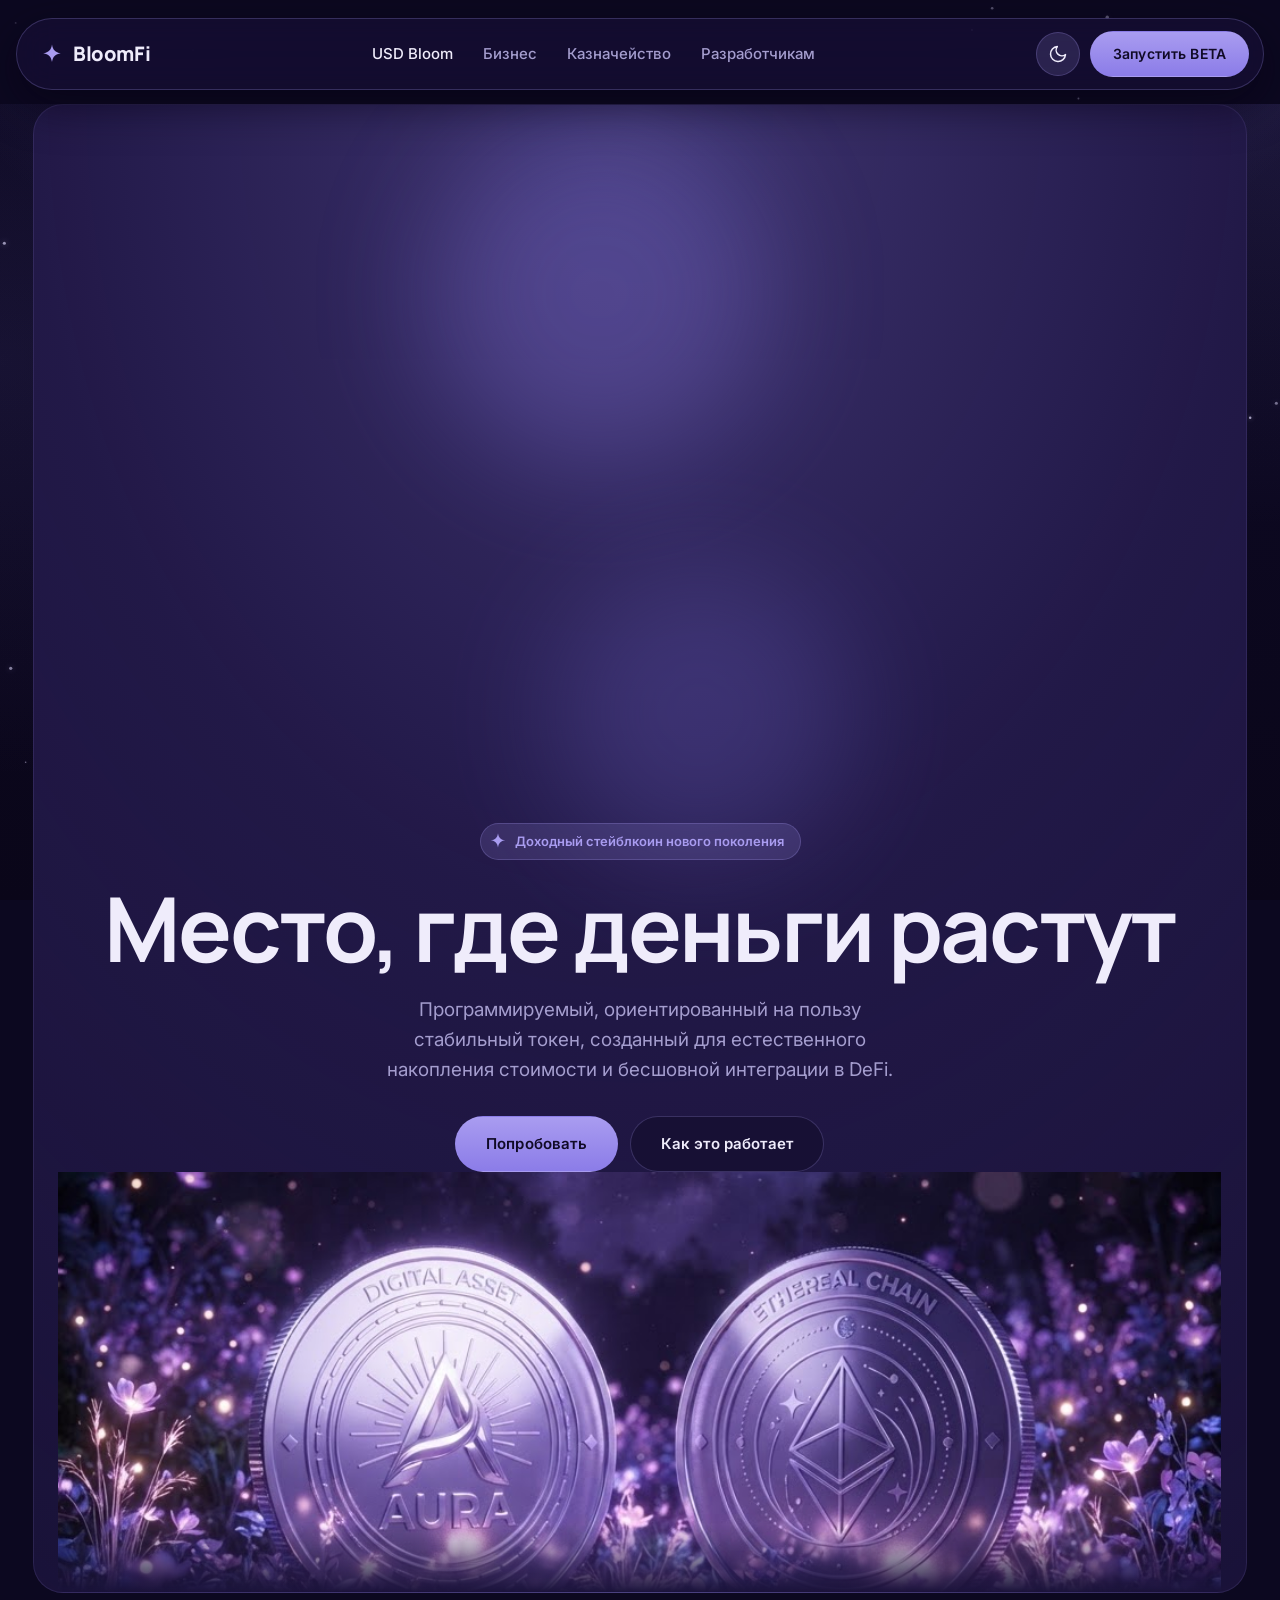
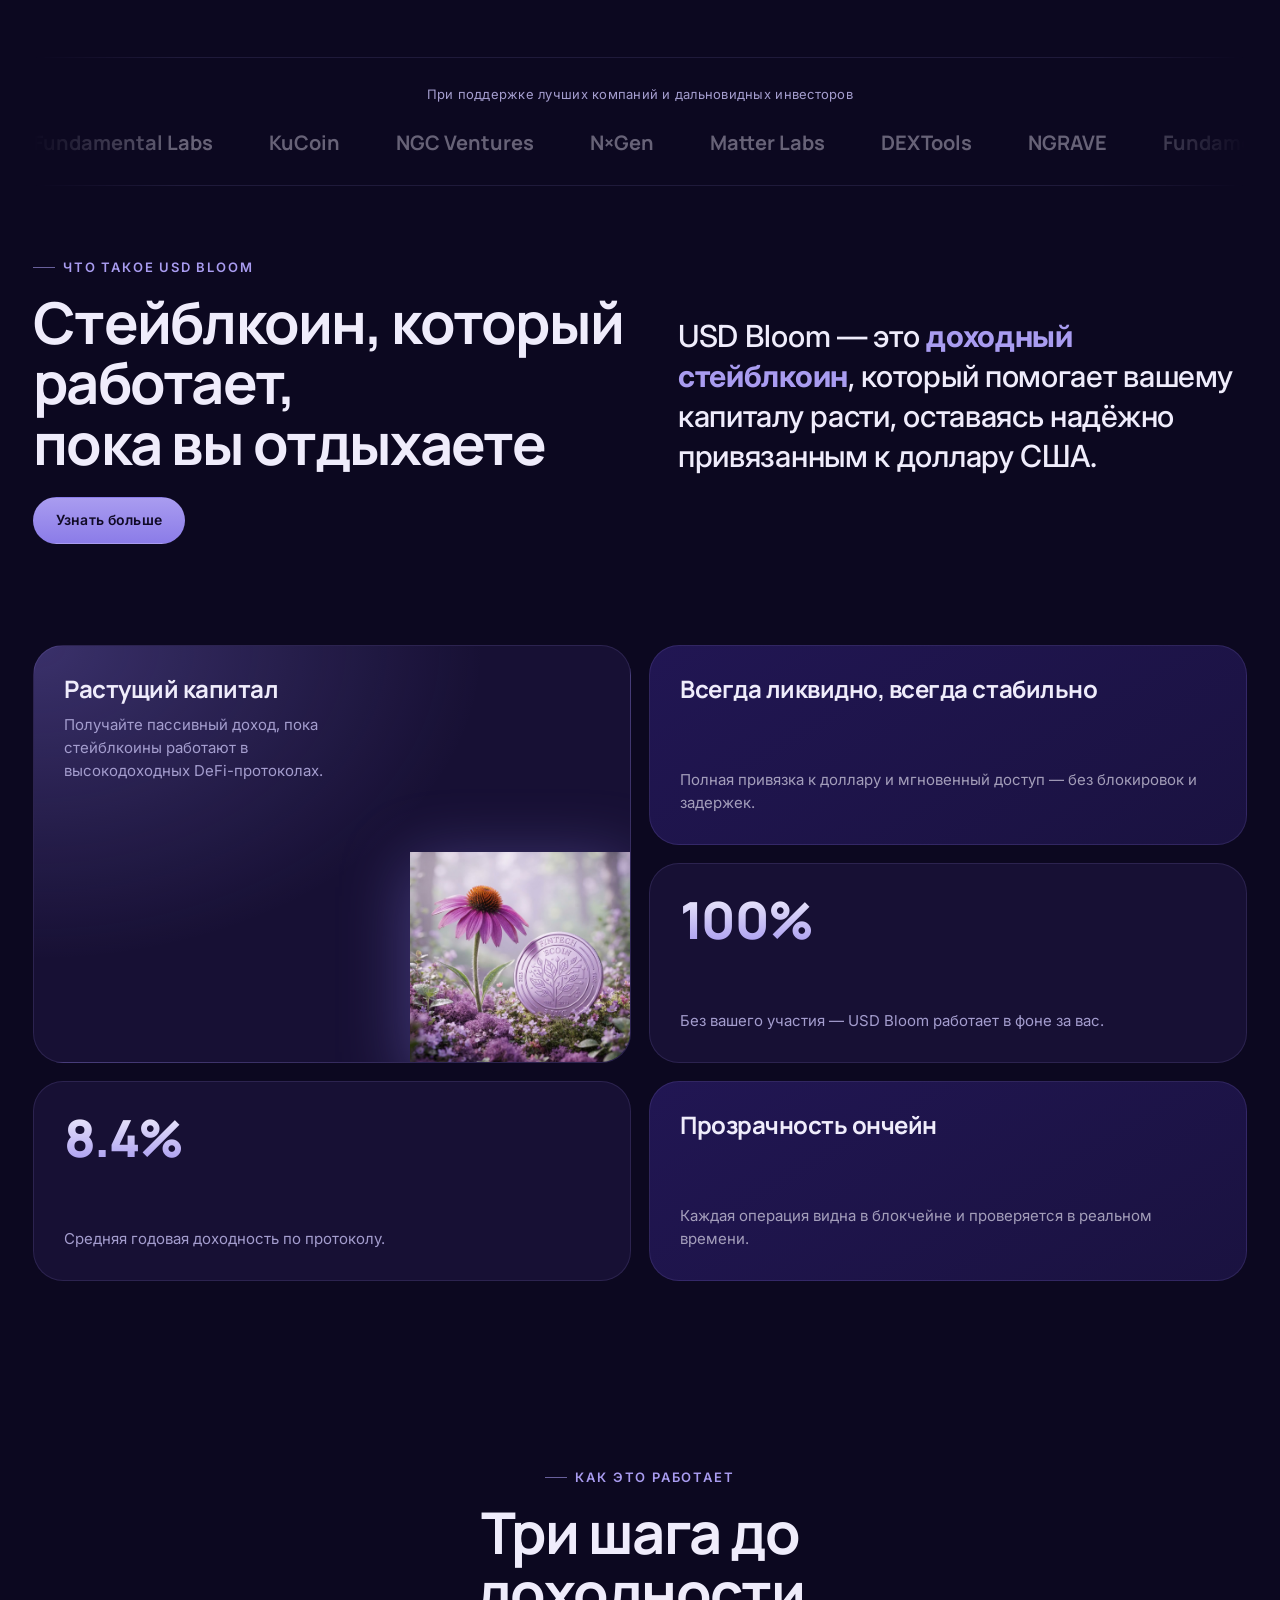
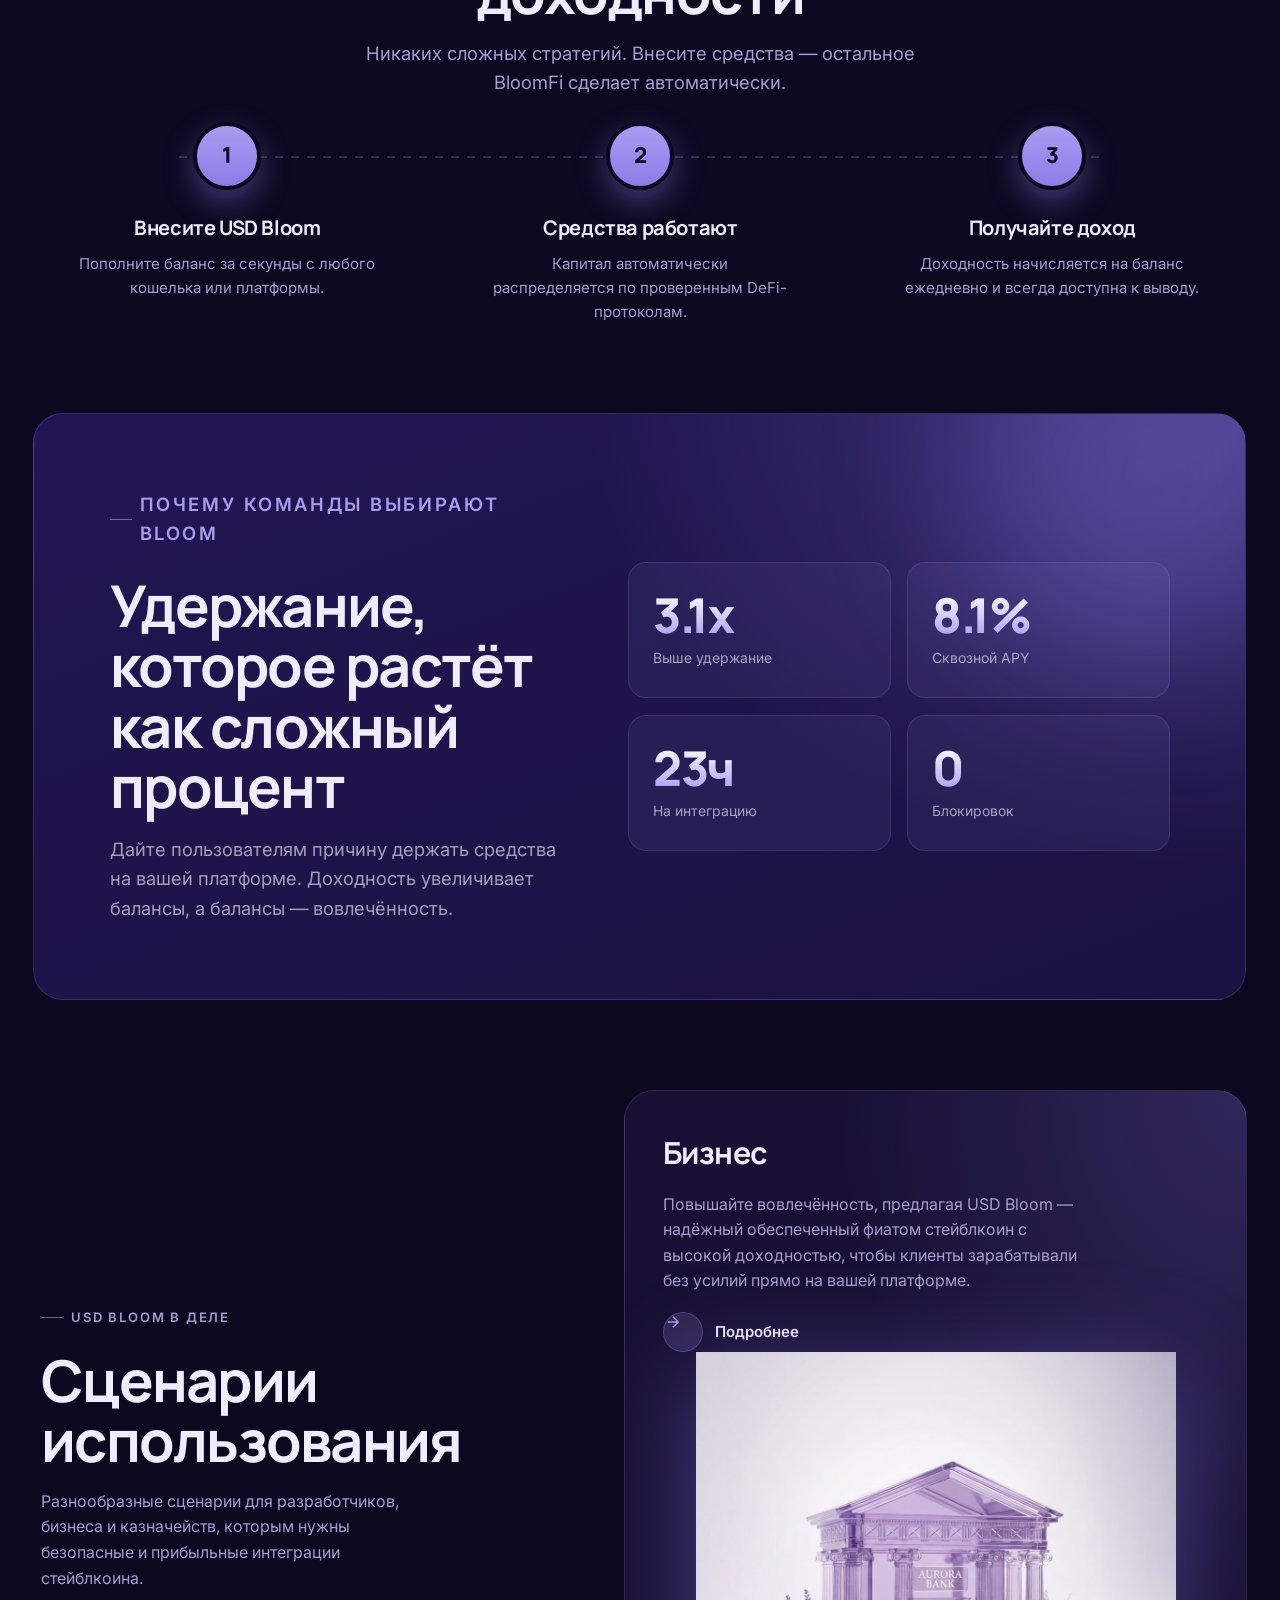
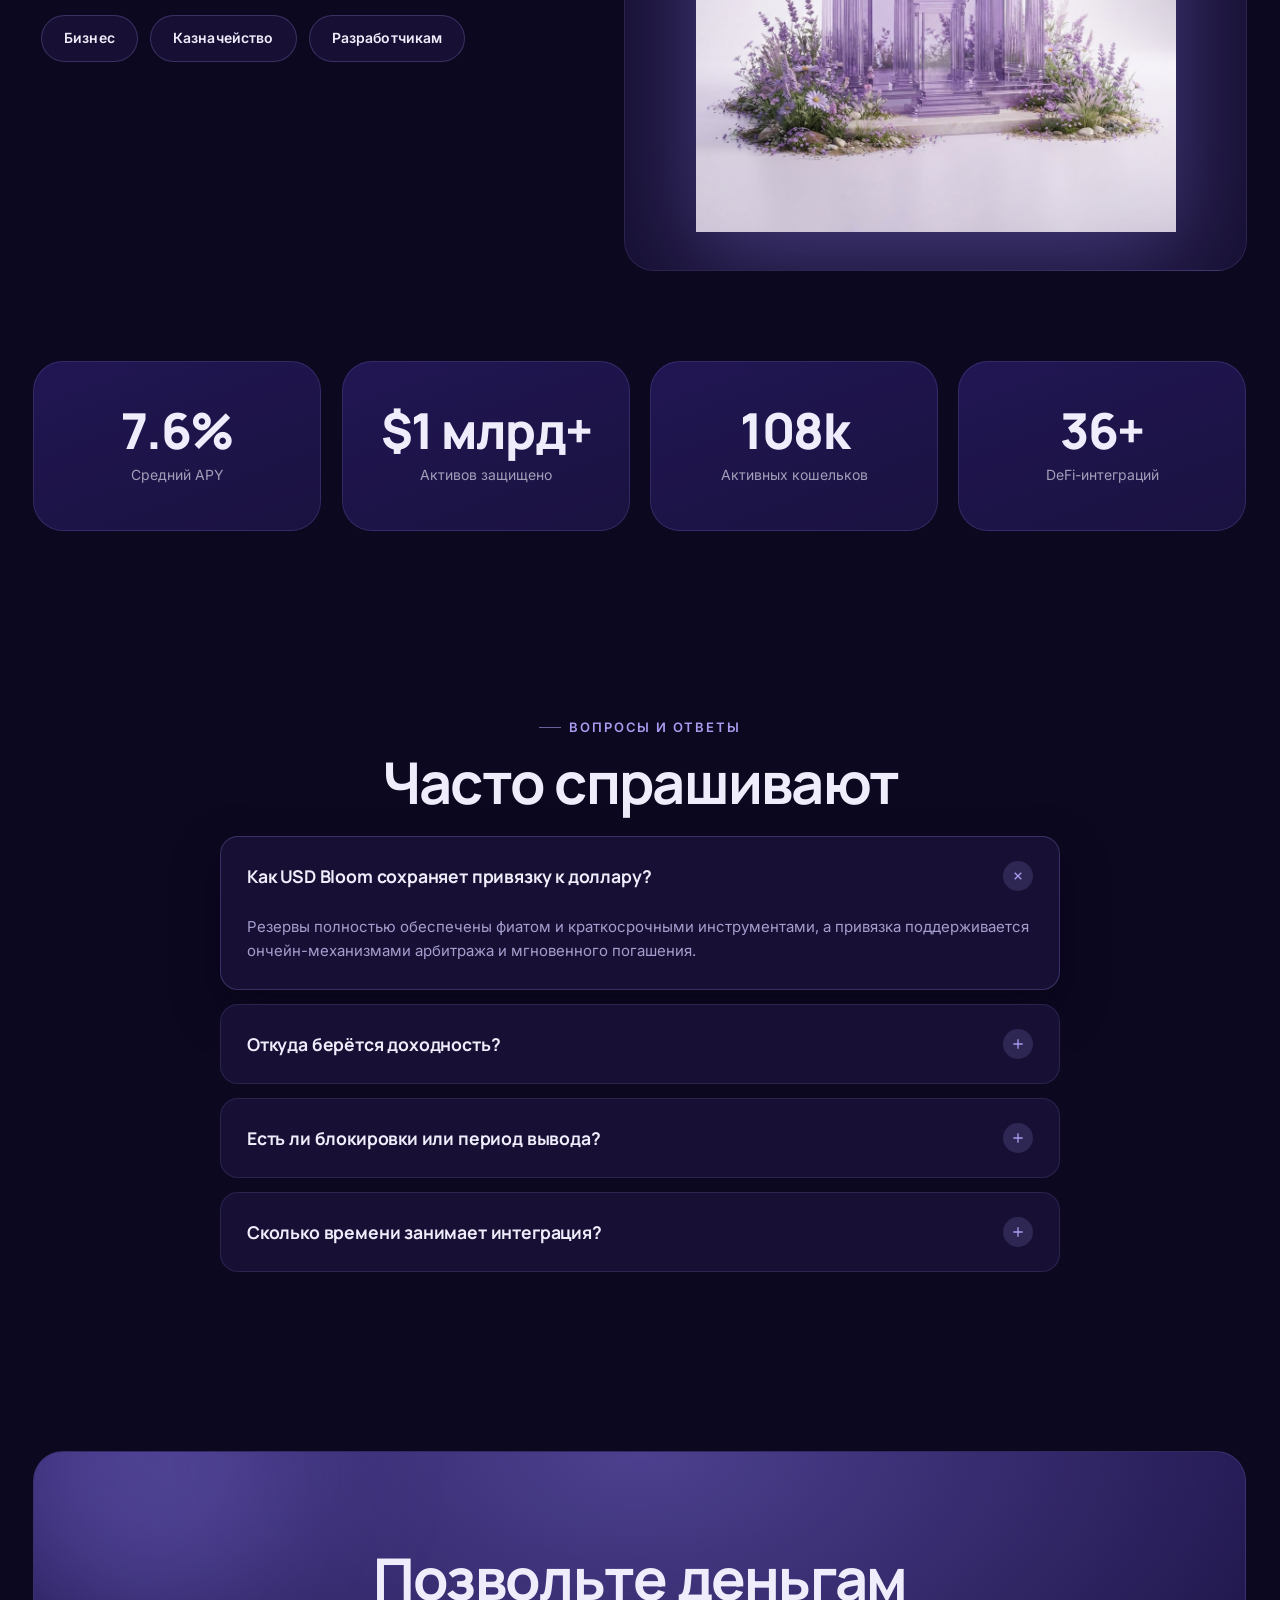
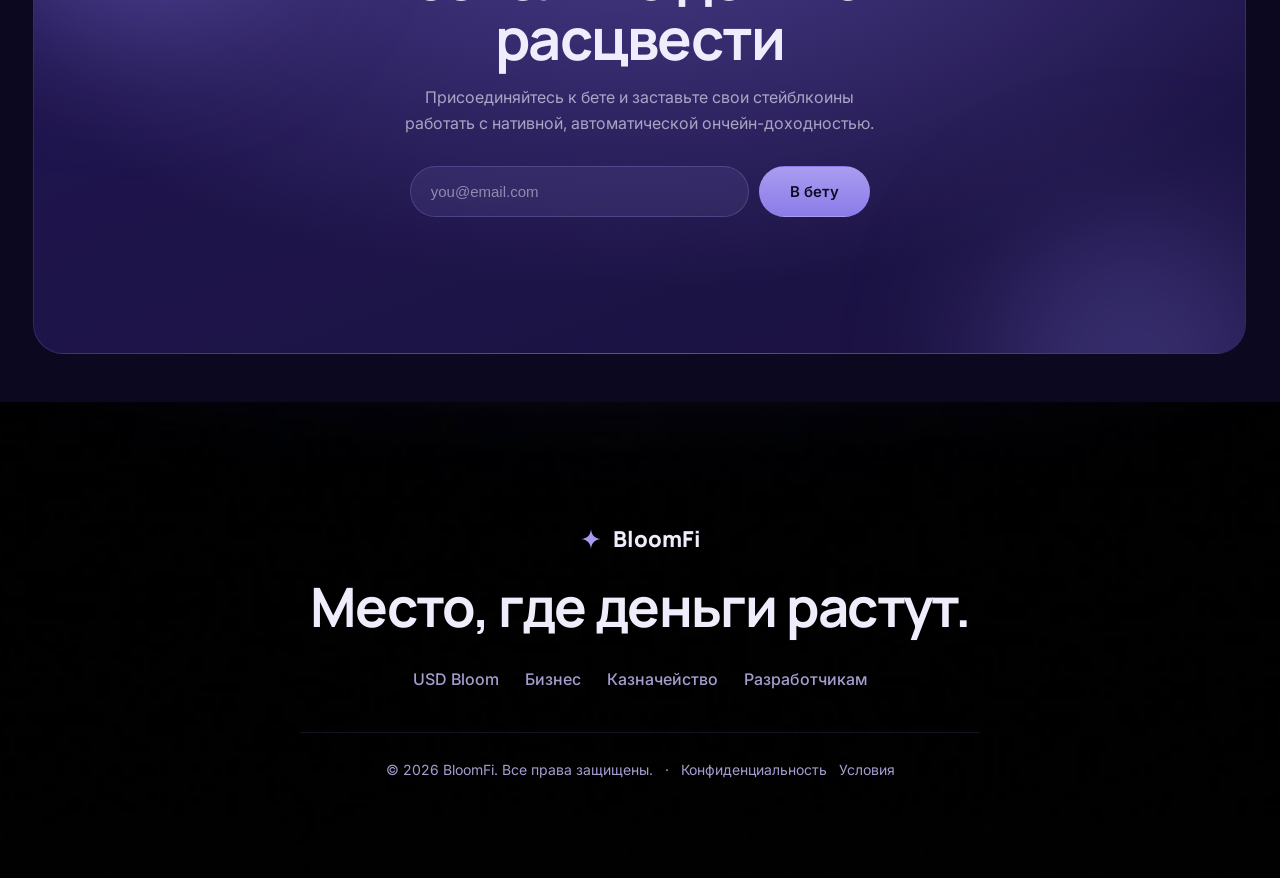
==== commit 1a204199: "feat: implement dark theme toggle and update design system for light/dark modes Co-authored-by: Pune" ====
--- a/index.html
+++ b/index.html
@@ -1,5 +1,5 @@
 <!DOCTYPE html>
-<html lang="ru">
+<html lang="ru" data-theme="dark">
 <head>
   <meta charset="UTF-8" />
   <meta name="viewport" content="width=device-width, initial-scale=1.0" />
@@ -10,11 +10,19 @@
   <link rel="preconnect" href="https://fonts.gstatic.com" crossorigin />
   <link href="https://fonts.googleapis.com/css2?family=Inter:wght@400;500;600;700&family=Manrope:wght@500;600;700;800&display=swap" rel="stylesheet" />
   <link rel="stylesheet" href="css/style.css" />
+  <script>
+    (function () {
+      try {
+        var t = localStorage.getItem('bloom-theme');
+        if (t) document.documentElement.setAttribute('data-theme', t);
+      } catch (e) {}
+    })();
+  </script>
 </head>
 <body>
   <canvas id="stars" aria-hidden="true"></canvas>
 
-  <!-- ============ Header (rounded, fixed) ============ -->
+  <!-- ============ Header ============ -->
   <header class="site-header">
     <div class="header-inner">
       <a href="index.html" class="brand" aria-label="BloomFi — на главную">
@@ -27,10 +35,16 @@
         <a href="treasury.html">Казначейство</a>
         <a href="developers.html">Разработчикам</a>
       </nav>
-      <a href="business.html" class="btn btn-dark btn-sm header-cta">Запустить BETA</a>
-      <button class="header-burger" id="burger" aria-label="Открыть меню" aria-expanded="false">
-        <span></span><span></span>
-      </button>
+      <div class="header-actions">
+        <button class="theme-toggle" id="themeToggle" aria-label="Переключить тему">
+          <svg class="i-moon" viewBox="0 0 24 24" fill="none" stroke="currentColor" stroke-width="1.8" stroke-linecap="round" stroke-linejoin="round" aria-hidden="true"><path d="M21 12.8A9 9 0 1 1 11.2 3a7 7 0 0 0 9.8 9.8Z"/></svg>
+          <svg class="i-sun" viewBox="0 0 24 24" fill="none" stroke="currentColor" stroke-width="1.8" stroke-linecap="round" stroke-linejoin="round" aria-hidden="true"><circle cx="12" cy="12" r="4.2"/><path d="M12 2v2.5M12 19.5V22M2 12h2.5M19.5 12H22M4.9 4.9l1.8 1.8M17.3 17.3l1.8 1.8M19.1 4.9l-1.8 1.8M6.7 17.3l-1.8 1.8"/></svg>
+        </button>
+        <a href="business.html" class="btn btn-dark btn-sm header-cta">Запустить BETA</a>
+        <button class="header-burger" id="burger" aria-label="Открыть меню" aria-expanded="false">
+          <span></span><span></span>
+        </button>
+      </div>
     </div>
   </header>
 
@@ -44,131 +58,198 @@
   </div>
 
   <div class="shell">
-    <div class="panel">
-      <main class="page">
-        <!-- ============ Hero ============ -->
-        <section class="hero">
-          <svg class="hero-badge reveal-scale" viewBox="0 0 24 24" fill="currentColor" aria-hidden="true"><path d="M12 1.5c.9 6 3.6 8.6 9.6 9.6-6 1-8.7 3.6-9.6 9.6-.9-6-3.6-8.6-9.6-9.6 6-1 8.7-3.6 9.6-9.6Z"/></svg>
-          <h1 class="reveal">Место, где деньги растут</h1>
-          <p class="lead reveal">Программируемый, ориентированный на пользу стабильный токен, созданный для естественного накопления стоимости и бесшовной интеграции в DeFi.</p>
-          <a href="business.html" class="btn btn-dark reveal">Попробовать</a>
-          <img class="hero-img reveal-scale" data-parallax src="images/hero-dark.png" alt="Серебристые монеты, поднимающиеся из поля фиолетовых цветов" />
-        </section>
-
-        <!-- ============ What is USD Bloom ============ -->
-        <section class="section" id="about">
-          <div class="split">
-            <div class="reveal-left">
-              <h2 class="h2">Что такое USD&nbsp;Bloom?</h2>
-              <a href="#features" class="btn btn-dark btn-sm" style="margin-top:22px">Узнать больше</a>
+    <main class="page">
+      <!-- ============ Hero ============ -->
+      <section class="hero">
+        <span class="hero-orb o1" aria-hidden="true"></span>
+        <span class="hero-orb o2" aria-hidden="true"></span>
+        <span class="hero-badge reveal-scale">
+          <svg viewBox="0 0 24 24" fill="currentColor" aria-hidden="true"><path d="M12 1.5c.9 6 3.6 8.6 9.6 9.6-6 1-8.7 3.6-9.6 9.6-.9-6-3.6-8.6-9.6-9.6 6-1 8.7-3.6 9.6-9.6Z"/></svg>
+          Доходный стейблкоин нового поколения
+        </span>
+        <h1 class="reveal">Место, где деньги растут</h1>
+        <p class="lead reveal">Программируемый, ориентированный на пользу стабильный токен, созданный для естественного накопления стоимости и бесшовной интеграции в DeFi.</p>
+        <div class="hero-actions reveal">
+          <a href="business.html" class="btn btn-dark">Попробовать</a>
+          <a href="#how" class="btn btn-light">Как это работает</a>
+        </div>
+        <img class="hero-img reveal-scale" data-parallax data-img-light="images/hero-coins.png" data-img-dark="images/hero-dark.png" src="images/hero-dark.png" alt="Серебристые монеты, поднимающиеся из поля фиолетовых цветов" />
+      </section>
+
+      <!-- ============ Marquee backers ============ -->
+      <section class="section" style="padding-block:clamp(40px,5vw,64px)">
+        <div class="marquee reveal">
+          <span class="marquee-label">При поддержке лучших компаний и дальновидных инвесторов</span>
+          <div class="marquee-track">
+            <span>Fundamental Labs</span><span>KuCoin</span><span>NGC Ventures</span><span>N×Gen</span><span>Matter Labs</span><span>DEXTools</span><span>NGRAVE</span>
+            <span>Fundamental Labs</span><span>KuCoin</span><span>NGC Ventures</span><span>N×Gen</span><span>Matter Labs</span><span>DEXTools</span><span>NGRAVE</span>
+          </div>
+        </div>
+      </section>
+
+      <!-- ============ What is (split) ============ -->
+      <section class="section" id="about" style="padding-top:0">
+        <div class="split">
+          <div class="reveal-left">
+            <p class="eyebrow">Что такое USD Bloom</p>
+            <h2 class="h2">Стейблкоин, который работает,<br />пока вы отдыхаете</h2>
+            <a href="#how" class="btn btn-dark btn-sm" style="margin-top:24px">Узнать больше</a>
+          </div>
+          <p class="lead-copy reveal-right">USD Bloom — это <b>доходный стейблкоин</b>, который помогает вашему капиталу расти, оставаясь надёжно привязанным к доллару США.</p>
+        </div>
+      </section>
+
+      <!-- ============ Bento features ============ -->
+      <section class="section" id="features" style="padding-top:0">
+        <div class="bento">
+          <article class="bento-card b-feature b-wide reveal-scale">
+            <div>
+              <h3>Растущий капитал</h3>
+              <p>Получайте пассивный доход, пока стейблкоины работают в высокодоходных DeFi-протоколах.</p>
             </div>
-            <p class="lead-copy reveal-right">USD Bloom — это доходный стейблкоин, который помогает вашему капиталу расти, оставаясь привязанным к доллару США.</p>
-          </div>
-
-          <div class="feature-grid" id="features">
-            <article class="f-card f-light reveal-left">
-              <h3>Растущий капитал</h3>
-              <p>Получайте пассивный доход, пока ваши стейблкоины работают в высокодоходных DeFi-протоколах.</p>
-              <img class="f-card-img" src="images/flower-coin.png" alt="" />
-            </article>
-            <article class="f-card f-dark reveal">
-              <h3>Всегда ликвидно,<br />всегда стабильно</h3>
-              <p>Полная привязка к доллару и мгновенный доступ к средствам — без блокировок и задержек.</p>
-            </article>
-            <article class="f-card f-dark reveal-right">
-              <h3>100%<br />без вашего участия</h3>
-              <p>Не нужно управлять стратегиями вручную. USD Bloom работает в фоне за вас.</p>
-            </article>
-          </div>
-        </section>
-
-        <!-- ============ Backers ============ -->
-        <section class="section" style="padding-top:0">
-          <div class="backers reveal">
-            <p class="backers-label">При поддержке лучших компаний и дальновидных инвесторов.</p>
-            <div class="backers-logos">
-              <span>Fundamental Labs</span>
-              <span>KuCoin</span>
-              <span>NGC Ventures</span>
-              <span>N&times;Gen</span>
-              <span>Matter Labs</span>
-              <span>DEXTools</span>
-              <span>NGRAVE</span>
+            <img class="bento-img" src="images/flower-coin.png" alt="" />
+          </article>
+          <article class="bento-card b-accent b-sm reveal-left">
+            <h3>Всегда ликвидно, всегда стабильно</h3>
+            <p>Полная привязка к доллару и мгновенный доступ — без блокировок и задержек.</p>
+          </article>
+          <article class="bento-card b-outline b-sm reveal-right">
+            <div class="bento-kpi">100%</div>
+            <p>Без вашего участия — USD Bloom работает в фоне за вас.</p>
+          </article>
+          <article class="bento-card b-outline b-sm reveal-left">
+            <div class="bento-kpi">8.4%</div>
+            <p>Средняя годовая доходность по протоколу.</p>
+          </article>
+          <article class="bento-card b-accent b-sm reveal-right">
+            <h3>Прозрачность ончейн</h3>
+            <p>Каждая операция видна в блокчейне и проверяется в реальном времени.</p>
+          </article>
+        </div>
+      </section>
+
+      <!-- ============ How it works — steps ============ -->
+      <section class="section" id="how">
+        <div style="text-align:center;max-width:640px;margin:0 auto 8px">
+          <p class="eyebrow" style="justify-content:center">Как это работает</p>
+          <h2 class="h2">Три шага до доходности</h2>
+          <p class="section-lead" style="margin-inline:auto">Никаких сложных стратегий. Внесите средства — остальное BloomFi сделает автоматически.</p>
+        </div>
+        <div class="steps">
+          <div class="step reveal">
+            <div class="step-node">1</div>
+            <h3>Внесите USD Bloom</h3>
+            <p>Пополните баланс за секунды с любого кошелька или платформы.</p>
+          </div>
+          <div class="step reveal">
+            <div class="step-node">2</div>
+            <h3>Средства работают</h3>
+            <p>Капитал автоматически распределяется по проверенным DeFi-протоколам.</p>
+          </div>
+          <div class="step reveal">
+            <div class="step-node">3</div>
+            <h3>Получайте доход</h3>
+            <p>Доходность начисляется на баланс ежедневно и всегда доступна к выводу.</p>
+          </div>
+        </div>
+      </section>
+
+      <!-- ============ Retention ============ -->
+      <section class="section" style="padding-top:0">
+        <div class="retention reveal-scale">
+          <div class="retention-head">
+            <p class="eyebrow">Почему команды выбирают Bloom</p>
+            <h2 class="h2">Удержание, которое растёт как сложный процент</h2>
+            <p>Дайте пользователям причину держать средства на вашей платформе. Доходность увеличивает балансы, а балансы — вовлечённость.</p>
+          </div>
+          <div class="retention-stats">
+            <div class="ret-stat reveal"><div class="num"><span data-count="3.2" data-suffix="x">0</span></div><div class="lbl">Выше удержание</div></div>
+            <div class="ret-stat reveal"><div class="num"><span data-count="8.4" data-suffix="%">0</span></div><div class="lbl">Сквозной APY</div></div>
+            <div class="ret-stat reveal"><div class="num"><span data-count="24" data-suffix="ч">0</span></div><div class="lbl">На интеграцию</div></div>
+            <div class="ret-stat reveal"><div class="num"><span data-count="0">0</span></div><div class="lbl">Блокировок</div></div>
+          </div>
+        </div>
+      </section>
+
+      <!-- ============ Use cases ============ -->
+      <section class="section" style="padding-top:0">
+        <div class="usecase">
+          <div class="usecase-copy reveal-left">
+            <p class="eyebrow">USD Bloom в деле</p>
+            <h2 class="h2">Сценарии использования</h2>
+            <p>Разнообразные сценарии для разработчиков, бизнеса и казначейств, которым нужны безопасные и прибыльные интеграции стейблкоина.</p>
+            <div class="uc-tabs">
+              <a href="business.html" class="btn btn-light btn-sm">Бизнес</a>
+              <a href="treasury.html" class="btn btn-light btn-sm">Казначейство</a>
+              <a href="developers.html" class="btn btn-light btn-sm">Разработчикам</a>
             </div>
           </div>
-        </section>
-
-        <!-- ============ Retention (why teams choose bloom) ============ -->
-        <section class="section" style="padding-top:0">
-          <div class="retention reveal-scale">
-            <div class="retention-head">
-              <p class="eyebrow">Почему команды выбирают Bloom</p>
-              <h2 class="h2">Удержание, которое растёт как сложный процент</h2>
-              <p>Дайте пользователям причину держать средства на вашей платформе. Доходность увеличивает балансы, а балансы — вовлечённость.</p>
-            </div>
-            <div class="retention-stats">
-              <div class="ret-stat reveal"><div class="num"><span data-count="3.2" data-suffix="x">0</span></div><div class="lbl">Выше удержание</div></div>
-              <div class="ret-stat reveal"><div class="num"><span data-count="8.4" data-suffix="%">0</span></div><div class="lbl">Сквозной APY</div></div>
-              <div class="ret-stat reveal"><div class="num"><span data-count="24" data-suffix="ч">0</span></div><div class="lbl">На интеграцию</div></div>
-              <div class="ret-stat reveal"><div class="num"><span data-count="0">0</span></div><div class="lbl">Блокировок</div></div>
-            </div>
-          </div>
-        </section>
-
-        <!-- ============ Use cases ============ -->
-        <section class="section" style="padding-top:0">
-          <div class="usecase">
-            <div class="usecase-copy reveal-left">
-              <p class="eyebrow">USD Bloom в деле</p>
-              <h2 class="h2">Сценарии использования</h2>
-              <p>USD Bloom предлагает разнообразные сценарии для разработчиков, бизнеса и казначейств, которым нужны безопасные и прибыльные интеграции стейблкоина.</p>
-              <div style="margin-top:24px;display:flex;gap:12px;flex-wrap:wrap">
-                <a href="business.html" class="btn btn-light btn-sm">Бизнес</a>
-                <a href="treasury.html" class="btn btn-light btn-sm">Казначейство</a>
-                <a href="developers.html" class="btn btn-light btn-sm">Разработчикам</a>
-              </div>
-            </div>
-            <article class="uc-card reveal-right">
-              <h3>Бизнес</h3>
-              <p>Повышайте вовлечённость пользователей, предлагая USD Bloom — надёжный обеспеченный фиатом стейблкоин с высокой доходностью, чтобы ваши клиенты зарабатывали без усилий прямо на вашей платформе.</p>
-              <a href="business.html" class="uc-link">
-                <span class="btn-circle"><svg viewBox="0 0 24 24" fill="none" stroke="currentColor" stroke-width="1.8"><path d="M5 12h14M12 5l7 7-7 7"/></svg></span>
-                Подробнее
-              </a>
-              <img class="uc-img" src="images/temple.png" alt="Лавандовый стеклянный банк-храм среди фиолетовых цветов" />
-            </article>
-          </div>
-        </section>
-
-        <!-- ============ Stats ============ -->
-        <section class="section" style="padding-top:0">
-          <div class="stat-band">
-            <div class="stat-box reveal"><div class="num"><span data-count="8.4" data-suffix="%">0</span></div><div class="lbl">Средний APY</div></div>
-            <div class="stat-box reveal"><div class="num"><span data-count="1" data-prefix="$" data-suffix=" млрд+">0</span></div><div class="lbl">Активов защищено</div></div>
-            <div class="stat-box reveal"><div class="num"><span data-count="120" data-suffix="k">0</span></div><div class="lbl">Активных кошельков</div></div>
-            <div class="stat-box reveal"><div class="num"><span data-count="40" data-suffix="+">0</span></div><div class="lbl">DeFi-интеграций</div></div>
-          </div>
-        </section>
-
-        <!-- ============ CTA ============ -->
-        <section class="section" style="padding-bottom:8px">
-          <div class="cta reveal-scale">
-            <h2>Позвольте деньгам<br />расцвести</h2>
-            <p>Присоединяйтесь к бете и заставьте свои стейблкоины работать с нативной, автоматической ончейн-доходностью.</p>
-            <form class="newsletter" data-mock style="display:flex;gap:10px;justify-content:center;flex-wrap:wrap;max-width:460px;margin:0 auto">
-              <input type="email" name="email" required placeholder="you@email.com" aria-label="Электронная почта" style="flex:1;min-width:200px;padding:15px 20px;border-radius:100px;border:1px solid rgba(169,156,240,0.24);background:rgba(169,156,240,0.08);color:#efecfb;font-size:15px" />
-              <button type="submit" class="btn btn-dark">В бету</button>
-              <p class="form-note" role="status" aria-live="polite" style="flex-basis:100%;margin-top:6px;color:#a49dce;font-size:14px"></p>
-            </form>
-          </div>
-        </section>
-      </main>
-    </div>
+          <article class="uc-card reveal-right">
+            <h3>Бизнес</h3>
+            <p>Повышайте вовлечённость, предлагая USD Bloom — надёжный обеспеченный фиатом стейблкоин с высокой доходностью, чтобы клиенты зарабатывали без усилий прямо на вашей платформе.</p>
+            <a href="business.html" class="uc-link">
+              <span class="btn-circle"><svg viewBox="0 0 24 24" fill="none" stroke="currentColor" stroke-width="1.8"><path d="M5 12h14M12 5l7 7-7 7"/></svg></span>
+              Подробнее
+            </a>
+            <img class="uc-img" src="images/temple.png" alt="Лавандовый стеклянный банк-храм среди фиолетовых цветов" />
+          </article>
+        </div>
+      </section>
+
+      <!-- ============ Stats ============ -->
+      <section class="section" style="padding-top:0">
+        <div class="stat-band">
+          <div class="stat-box reveal"><div class="num"><span data-count="8.4" data-suffix="%">0</span></div><div class="lbl">Средний APY</div></div>
+          <div class="stat-box reveal"><div class="num"><span data-count="1" data-prefix="$" data-suffix=" млрд+">0</span></div><div class="lbl">Активов защищено</div></div>
+          <div class="stat-box reveal"><div class="num"><span data-count="120" data-suffix="k">0</span></div><div class="lbl">Активных кошельков</div></div>
+          <div class="stat-box reveal"><div class="num"><span data-count="40" data-suffix="+">0</span></div><div class="lbl">DeFi-интеграций</div></div>
+        </div>
+      </section>
+
+      <!-- ============ FAQ ============ -->
+      <section class="section" id="faq">
+        <div style="text-align:center;max-width:640px;margin:0 auto 8px">
+          <p class="eyebrow" style="justify-content:center">Вопросы и ответы</p>
+          <h2 class="h2">Часто спрашивают</h2>
+        </div>
+        <div class="faq">
+          <details class="faq-item reveal" open>
+            <summary>Как USD Bloom сохраняет привязку к доллару?<span class="faq-icon"><svg viewBox="0 0 24 24" fill="none" stroke="currentColor" stroke-width="2"><path d="M12 5v14M5 12h14"/></svg></span></summary>
+            <div class="faq-body">Резервы полностью обеспечены фиатом и краткосрочными инструментами, а привязка поддерживается ончейн-механизмами арбитража и мгновенного погашения.</div>
+          </details>
+          <details class="faq-item reveal">
+            <summary>Откуда берётся доходность?<span class="faq-icon"><svg viewBox="0 0 24 24" fill="none" stroke="currentColor" stroke-width="2"><path d="M12 5v14M5 12h14"/></svg></span></summary>
+            <div class="faq-body">Средства распределяются по проверенным DeFi-протоколам и стратегиям управления ликвидностью, а начисленный доход автоматически отражается на вашем балансе.</div>
+          </details>
+          <details class="faq-item reveal">
+            <summary>Есть ли блокировки или период вывода?<span class="faq-icon"><svg viewBox="0 0 24 24" fill="none" stroke="currentColor" stroke-width="2"><path d="M12 5v14M5 12h14"/></svg></span></summary>
+            <div class="faq-body">Нет. Средства всегда ликвидны — выводите любую сумму в любой момент без задержек и штрафов.</div>
+          </details>
+          <details class="faq-item reveal">
+            <summary>Сколько времени занимает интеграция?<span class="faq-icon"><svg viewBox="0 0 24 24" fill="none" stroke="currentColor" stroke-width="2"><path d="M12 5v14M5 12h14"/></svg></span></summary>
+            <div class="faq-body">Базовая интеграция SDK занимает около 24 часов. Подробную документацию вы найдёте в разделе «Разработчикам».</div>
+          </details>
+        </div>
+      </section>
+
+      <!-- ============ CTA ============ -->
+      <section class="section" style="padding-bottom:8px">
+        <div class="cta reveal-scale">
+          <h2>Позвольте деньгам<br />расцвести</h2>
+          <p>Присоединяйтесь к бете и заставьте свои стейблкоины работать с нативной, автоматической ончейн-доходностью.</p>
+          <form class="newsletter" data-mock>
+            <input type="email" name="email" required placeholder="you@email.com" aria-label="Электронная почта" />
+            <button type="submit" class="btn btn-dark">В бету</button>
+            <p class="form-note" role="status" aria-live="polite"></p>
+          </form>
+        </div>
+      </section>
+    </main>
   </div>
 
   <!-- ============ Footer ============ -->
   <footer class="footer">
-    <img class="footer-arch" src="images/arch-dark.png" alt="" aria-hidden="true" />
+    <img class="footer-arch" data-img-light="images/arch-glow.png" data-img-dark="images/arch-dark.png" src="images/arch-dark.png" alt="" aria-hidden="true" />
     <div class="footer-inner">
       <a href="index.html" class="footer-brand">
         <svg viewBox="0 0 24 24" fill="currentColor" aria-hidden="true"><path d="M12 1.5c.9 6 3.6 8.6 9.6 9.6-6 1-8.7 3.6-9.6 9.6-.9-6-3.6-8.6-9.6-9.6 6-1 8.7-3.6 9.6-9.6Z"/></svg>
--- a/css/style.css
+++ b/css/style.css
@@ -1,39 +1,76 @@
 /* ============================================================
-   BloomFi — design system (DARK lavender / crypto fintech)
+   BloomFi — design system  (LIGHT + DARK, lavender fintech)
    ============================================================ */
 :root {
+  /* ---- DARK theme (default) ---- */
   --bg: #0c0820;
-  --bg-2: #120c2b;
-  --panel: transparent;
+  --ink: #efecfb;
+  --ink-muted: #a49dce;
   --surface: #171034;
   --surface-2: #1e1544;
+  --surface-hover: #251959;
   --card-line: rgba(168, 152, 240, 0.14);
-  --ink: #efecfb;
-  --ink-muted: #a49dce;
-  --deep: #16102f;
-  --deep-2: #1d1442;
-  --deep-fg: #efecfb;
+  --border: rgba(169, 156, 240, 0.12);
+  --border-strong: rgba(169, 156, 240, 0.24);
   --accent: #a99cf0;
   --accent-2: #8b7ce8;
+  --accent-ink: #100a26;
   --accent-soft: rgba(169, 156, 240, 0.16);
-  --border: rgba(169, 156, 240, 0.12);
-  --border-strong: rgba(169, 156, 240, 0.24);
+  --glow: rgba(139, 124, 232, 0.42);
+  --shadow: rgba(6, 4, 20, 0.6);
+
+  /* always-dark accent cards (used in both themes) */
+  --card-dark: #1a1240;
+  --card-dark-2: #211653;
+  --card-dark-fg: #efecfb;
+  --card-dark-muted: rgba(239, 236, 251, 0.64);
+  --card-dark-line: rgba(169, 156, 240, 0.16);
+
+  --body-bg:
+    radial-gradient(1100px 620px at 50% -6%, rgba(139, 124, 232, 0.28), transparent 68%),
+    radial-gradient(900px 700px at 100% 12%, rgba(124, 110, 214, 0.14), transparent 60%),
+    radial-gradient(900px 700px at 0% 40%, rgba(124, 110, 214, 0.10), transparent 60%),
+    linear-gradient(180deg, #0d0922 0%, #0c0820 55%, #0a0619 100%);
+  --header-bg: rgba(23, 16, 52, 0.66);
+  --star-rgb: 226, 220, 255;
 
   --font-sans: 'Inter', -apple-system, BlinkMacSystemFont, 'Segoe UI', sans-serif;
   --font-display: 'Manrope', var(--font-sans);
-
   --ease-out: cubic-bezier(0.22, 1, 0.36, 1);
   --container: 1480px;
   --radius: 30px;
   --radius-sm: 18px;
 }
 
+html[data-theme="light"] {
+  --bg: #ecebfa;
+  --ink: #191333;
+  --ink-muted: #625b83;
+  --surface: #ffffff;
+  --surface-2: #f3f1fd;
+  --surface-hover: #ece8fc;
+  --card-line: rgba(90, 70, 190, 0.12);
+  --border: rgba(90, 70, 190, 0.12);
+  --border-strong: rgba(90, 70, 190, 0.22);
+  --accent: #6f5fe0;
+  --accent-2: #8b7ce8;
+  --accent-ink: #ffffff;
+  --accent-soft: rgba(111, 95, 224, 0.12);
+  --glow: rgba(139, 124, 232, 0.3);
+  --shadow: rgba(78, 60, 150, 0.16);
+
+  --body-bg:
+    radial-gradient(1000px 560px at 50% -8%, rgba(139, 124, 232, 0.28), transparent 66%),
+    radial-gradient(820px 620px at 100% 6%, rgba(124, 110, 214, 0.14), transparent 60%),
+    radial-gradient(820px 620px at 0% 34%, rgba(124, 110, 214, 0.12), transparent 60%),
+    linear-gradient(180deg, #e6e3fa 0%, #efeefb 50%, #e9e7f9 100%);
+  --header-bg: rgba(255, 255, 255, 0.72);
+  --star-rgb: 120, 100, 220;
+}
+
 *, *::before, *::after { margin: 0; padding: 0; box-sizing: border-box; }
 
-html {
-  scroll-behavior: smooth;
-  background: var(--bg);
-}
+html { scroll-behavior: smooth; background: var(--bg); }
 
 body {
   font-family: var(--font-sans);
@@ -42,632 +79,340 @@
   -webkit-font-smoothing: antialiased;
   overflow-x: hidden;
   position: relative;
-  background:
-    radial-gradient(1100px 620px at 50% -6%, rgba(139, 124, 232, 0.28), transparent 68%),
-    radial-gradient(900px 700px at 100% 12%, rgba(124, 110, 214, 0.14), transparent 60%),
-    radial-gradient(900px 700px at 0% 40%, rgba(124, 110, 214, 0.10), transparent 60%),
-    linear-gradient(180deg, #0d0922 0%, #0c0820 55%, #0a0619 100%);
+  background: var(--body-bg);
   background-attachment: fixed;
   min-height: 100vh;
+  transition: color 0.4s ease;
 }
 
 img { max-width: 100%; display: block; }
 a { color: inherit; text-decoration: none; }
 button { font-family: inherit; cursor: pointer; }
-::selection { background: var(--accent); color: #0c0820; }
-
-/* ============ Static twinkling stars canvas ============ */
-#stars {
-  position: fixed;
-  inset: 0;
-  width: 100%;
-  height: 100%;
-  z-index: 0;
-  pointer-events: none;
-}
-
-/* ============ Layout ============ */
-.container {
-  max-width: var(--container);
-  margin: 0 auto;
-  padding: 0 24px;
-}
-
-.page { position: relative; z-index: 1; }
+::selection { background: var(--accent); color: var(--accent-ink); }
+
+/* ============ Stars canvas ============ */
+#stars { position: fixed; inset: 0; width: 100%; height: 100%; z-index: 0; pointer-events: none; }
 
 /* ============ Buttons ============ */
 .btn {
-  display: inline-flex;
-  align-items: center;
-  justify-content: center;
-  gap: 10px;
-  padding: 15px 30px;
-  border-radius: 100px;
-  font-size: 15px;
-  font-weight: 600;
-  letter-spacing: 0.01em;
+  display: inline-flex; align-items: center; justify-content: center; gap: 10px;
+  padding: 15px 30px; border-radius: 100px;
+  font-size: 15px; font-weight: 600; letter-spacing: 0.01em;
   border: 1px solid transparent;
   transition: transform 0.3s var(--ease-out), background 0.3s, color 0.3s, border-color 0.3s, box-shadow 0.3s;
   min-height: 48px;
 }
 .btn:hover { transform: translateY(-2px); }
 .btn:active { transform: translateY(0); }
-
-.btn-dark {
-  background: linear-gradient(180deg, var(--accent), var(--accent-2));
-  color: #100a26;
-}
-.btn-dark:hover { box-shadow: 0 16px 40px rgba(139, 124, 232, 0.42); }
-
-.btn-light {
-  background: var(--surface-2);
-  color: var(--ink);
-  border-color: var(--border-strong);
-}
-.btn-light:hover { background: #251959; box-shadow: 0 14px 34px rgba(12, 8, 32, 0.5); }
-
-.btn-ghost {
-  background: rgba(169, 156, 240, 0.08);
-  color: var(--ink);
-  border-color: var(--border-strong);
-  backdrop-filter: blur(8px);
-}
-.btn-ghost:hover { background: rgba(169, 156, 240, 0.16); }
-
+.btn-dark { background: linear-gradient(180deg, var(--accent), var(--accent-2)); color: var(--accent-ink); }
+.btn-dark:hover { box-shadow: 0 16px 40px var(--glow); }
+.btn-light { background: var(--surface); color: var(--ink); border-color: var(--border-strong); }
+.btn-light:hover { background: var(--surface-hover); box-shadow: 0 14px 34px var(--shadow); }
+.btn-ghost { background: var(--accent-soft); color: var(--ink); border-color: var(--border-strong); backdrop-filter: blur(8px); }
+.btn-ghost:hover { background: var(--surface-hover); }
 .btn-sm { padding: 11px 22px; min-height: 42px; font-size: 14px; }
-.btn-lg { padding: 18px 40px; min-height: 56px; font-size: 16px; }
-.btn-block { width: 100%; }
-
 .btn-circle {
-  width: 40px; height: 40px; padding: 0;
-  border-radius: 50%;
-  background: var(--accent-soft);
+  width: 40px; height: 40px; padding: 0; border-radius: 50%;
+  background: var(--accent-soft); border: 1px solid var(--border-strong); color: var(--accent);
+}
+.btn-circle svg { width: 18px; height: 18px; }
+
+/* ============ Header ============ */
+.site-header {
+  position: fixed; top: 18px; left: 50%; transform: translateX(-50%);
+  z-index: 50; width: calc(100% - 32px); max-width: var(--container);
+}
+.header-inner {
+  display: flex; align-items: center; justify-content: space-between; gap: 20px;
+  padding: 12px 14px 12px 24px; border-radius: 100px;
+  background: var(--header-bg);
   border: 1px solid var(--border-strong);
-  color: var(--accent);
-}
-.btn-circle svg { width: 18px; height: 18px; }
-
-/* ============ Header — rounded, static/fixed ============ */
-.site-header {
-  position: fixed;
-  top: 18px;
-  left: 50%;
-  transform: translateX(-50%);
-  z-index: 50;
-  width: calc(100% - 32px);
-  max-width: var(--container);
-}
-
-.header-inner {
-  display: flex;
-  align-items: center;
-  justify-content: space-between;
-  gap: 20px;
-  padding: 12px 14px 12px 24px;
-  border-radius: 100px;
-  background: rgba(23, 16, 52, 0.66);
-  border: 1px solid rgba(169, 156, 240, 0.18);
-  box-shadow: 0 14px 44px rgba(6, 4, 20, 0.6);
+  box-shadow: 0 14px 44px var(--shadow);
   backdrop-filter: blur(20px) saturate(1.4);
   -webkit-backdrop-filter: blur(20px) saturate(1.4);
-}
-
+  transition: background 0.4s ease, border-color 0.4s ease;
+}
 .brand {
-  display: inline-flex;
-  align-items: center;
-  gap: 10px;
-  font-family: var(--font-display);
-  font-weight: 800;
-  font-size: 20px;
-  letter-spacing: -0.02em;
-  color: var(--ink);
+  display: inline-flex; align-items: center; gap: 10px;
+  font-family: var(--font-display); font-weight: 800; font-size: 20px;
+  letter-spacing: -0.02em; color: var(--ink);
 }
 .brand-mark { width: 22px; height: 22px; color: var(--accent); }
-
 .main-nav { display: flex; gap: 30px; }
-.main-nav a {
-  font-size: 15px;
-  font-weight: 500;
-  color: var(--ink-muted);
-  transition: color 0.25s;
-}
+.main-nav a { font-size: 15px; font-weight: 500; color: var(--ink-muted); transition: color 0.25s; }
 .main-nav a:hover, .main-nav a.active { color: var(--ink); }
+.header-actions { display: flex; align-items: center; gap: 10px; }
+
+/* theme toggle */
+.theme-toggle {
+  width: 44px; height: 44px; border-radius: 50%;
+  display: inline-flex; align-items: center; justify-content: center;
+  background: var(--accent-soft); border: 1px solid var(--border-strong);
+  color: var(--ink); transition: transform 0.4s var(--ease-out), background 0.3s;
+  position: relative; overflow: hidden;
+}
+.theme-toggle:hover { transform: rotate(18deg); background: var(--surface-hover); }
+.theme-toggle svg { width: 20px; height: 20px; position: absolute; transition: opacity 0.35s, transform 0.5s var(--ease-out); }
+.theme-toggle .i-sun { opacity: 0; transform: rotate(-90deg) scale(0.4); }
+.theme-toggle .i-moon { opacity: 1; transform: none; }
+html[data-theme="light"] .theme-toggle .i-sun { opacity: 1; transform: none; }
+html[data-theme="light"] .theme-toggle .i-moon { opacity: 0; transform: rotate(90deg) scale(0.4); }
 
 .header-burger {
-  display: none;
-  flex-direction: column;
-  gap: 5px;
-  background: none;
-  border: none;
-  width: 44px; height: 44px;
-  align-items: center;
-  justify-content: center;
-}
-.header-burger span {
-  width: 22px; height: 2px; background: var(--ink);
-  transition: transform 0.3s var(--ease-out), opacity 0.3s;
-  border-radius: 2px;
-}
+  display: none; flex-direction: column; gap: 5px; background: none; border: none;
+  width: 44px; height: 44px; align-items: center; justify-content: center;
+}
+.header-burger span { width: 22px; height: 2px; background: var(--ink); transition: transform 0.3s var(--ease-out), opacity 0.3s; border-radius: 2px; }
 .header-burger.open span:first-child { transform: translateY(3.5px) rotate(45deg); }
 .header-burger.open span:last-child { transform: translateY(-3.5px) rotate(-45deg); }
 
-/* Mobile menu */
 .mobile-menu {
-  position: fixed;
-  inset: 0;
-  z-index: 40;
-  background: rgba(10, 6, 25, 0.96);
+  position: fixed; inset: 0; z-index: 40;
+  background: color-mix(in srgb, var(--bg) 94%, transparent);
   backdrop-filter: blur(16px);
-  display: flex;
-  align-items: center;
-  justify-content: center;
-  opacity: 0;
-  visibility: hidden;
-  transition: opacity 0.4s var(--ease-out), visibility 0.4s;
+  display: flex; align-items: center; justify-content: center;
+  opacity: 0; visibility: hidden; transition: opacity 0.4s var(--ease-out), visibility 0.4s;
 }
 .mobile-menu.open { opacity: 1; visibility: visible; }
 .mobile-menu nav { display: flex; flex-direction: column; gap: 10px; text-align: center; }
 .mobile-menu a {
-  font-family: var(--font-display);
-  font-size: clamp(1.8rem, 8vw, 2.6rem);
-  font-weight: 700;
-  letter-spacing: -0.03em;
-  color: var(--ink-muted);
-  transition: color 0.25s;
+  font-family: var(--font-display); font-size: clamp(1.8rem, 8vw, 2.6rem);
+  font-weight: 700; letter-spacing: -0.03em; color: var(--ink-muted); transition: color 0.25s;
 }
 .mobile-menu a:hover { color: var(--ink); }
 
-/* ============ Full-width shell ============ */
-.shell {
-  position: relative;
-  z-index: 1;
-  max-width: var(--container);
-  margin: 104px auto 0;
-  padding: 0 clamp(14px, 2.6vw, 40px);
-}
-.panel { background: transparent; border-radius: 0; padding: 0; box-shadow: none; }
+/* ============ Shell ============ */
+.shell { position: relative; z-index: 1; max-width: var(--container); margin: 104px auto 0; padding: 0 clamp(14px, 2.6vw, 40px); }
+.page { position: relative; z-index: 1; }
+.section { padding: clamp(58px, 7vw, 108px) 0; position: relative; }
+.eyebrow {
+  display: inline-flex; align-items: center; gap: 8px;
+  font-size: 13px; font-weight: 600; letter-spacing: 0.14em; text-transform: uppercase;
+  color: var(--accent); margin-bottom: 14px;
+}
+.eyebrow::before { content: ""; width: 22px; height: 1px; background: currentColor; opacity: 0.6; }
+.h2 { font-family: var(--font-display); font-size: clamp(2.1rem, 5vw, 3.6rem); font-weight: 700; letter-spacing: -0.03em; line-height: 1.05; text-wrap: balance; }
+.section-lead { color: var(--ink-muted); font-size: clamp(1rem, 2vw, 1.15rem); max-width: 560px; margin-top: 16px; }
 
 /* ============ Hero ============ */
 .hero {
-  position: relative;
-  border-radius: var(--radius);
-  overflow: hidden;
+  position: relative; border-radius: var(--radius); overflow: hidden;
   background:
-    radial-gradient(120% 130% at 50% 0%, rgba(139, 124, 232, 0.34) 0%, rgba(45, 34, 92, 0.5) 42%, rgba(18, 12, 40, 0.9) 100%),
-    #130d30;
+    radial-gradient(120% 130% at 50% 0%, rgba(139, 124, 232, 0.34) 0%, rgba(60, 46, 120, 0.28) 42%, transparent 100%),
+    var(--surface);
   border: 1px solid var(--border);
-  min-height: 660px;
-  display: flex;
-  flex-direction: column;
-  align-items: center;
-  padding: 72px 24px 0;
-  text-align: center;
-}
-.hero-badge { width: 34px; height: 34px; color: var(--accent); margin-bottom: 18px; }
-.hero h1 {
-  font-family: var(--font-display);
-  font-size: clamp(2.8rem, 7vw, 5.6rem);
-  font-weight: 700;
-  letter-spacing: -0.03em;
-  line-height: 1.02;
-  margin-bottom: 22px;
-  text-wrap: balance;
-}
-.hero p.lead {
-  max-width: 520px;
-  color: var(--ink-muted);
-  font-size: clamp(1rem, 2vw, 1.18rem);
-  margin-bottom: 30px;
-}
+  min-height: 660px; display: flex; flex-direction: column; align-items: center;
+  padding: 78px 24px 0; text-align: center;
+}
+.hero-orb { position: absolute; border-radius: 50%; filter: blur(60px); opacity: 0.6; pointer-events: none; z-index: 0; }
+.hero-orb.o1 { width: 340px; height: 340px; background: rgba(139, 124, 232, 0.5); top: -60px; left: -40px; }
+.hero-orb.o2 { width: 300px; height: 300px; background: rgba(124, 110, 214, 0.4); top: 40px; right: -60px; }
+.hero > * { position: relative; z-index: 1; }
+.hero-badge {
+  display: inline-flex; align-items: center; gap: 8px;
+  padding: 7px 16px 7px 8px; border-radius: 100px;
+  background: var(--accent-soft); border: 1px solid var(--border-strong);
+  font-size: 13px; font-weight: 600; color: var(--accent); margin-bottom: 22px;
+}
+.hero-badge svg { width: 18px; height: 18px; }
+.hero h1 { font-family: var(--font-display); font-size: clamp(2.8rem, 7vw, 5.6rem); font-weight: 700; letter-spacing: -0.03em; line-height: 1.02; margin-bottom: 22px; text-wrap: balance; }
+.hero p.lead { max-width: 520px; color: var(--ink-muted); font-size: clamp(1rem, 2vw, 1.18rem); margin-bottom: 30px; }
+.hero-actions { display: flex; gap: 12px; flex-wrap: wrap; justify-content: center; }
 .hero-img {
-  margin-top: auto;
-  width: 100%;
-  max-width: 1180px;
-  height: clamp(240px, 36vw, 420px);
-  object-fit: cover;
-  object-position: center 42%;
+  margin-top: auto; width: 100%; max-width: 1180px; height: clamp(240px, 36vw, 420px);
+  object-fit: cover; object-position: center 42%;
   -webkit-mask-image: linear-gradient(to top, transparent, #000 16%);
   mask-image: linear-gradient(to top, transparent, #000 16%);
   will-change: transform;
 }
 
-/* ============ Section basics ============ */
-.section { padding: clamp(64px, 8vw, 120px) 0; }
-.eyebrow {
-  font-size: 13px;
-  font-weight: 600;
-  letter-spacing: 0.14em;
-  text-transform: uppercase;
-  color: var(--accent);
-  margin-bottom: 14px;
-}
-.h2 {
-  font-family: var(--font-display);
-  font-size: clamp(2.1rem, 5vw, 3.6rem);
-  font-weight: 700;
-  letter-spacing: -0.03em;
-  line-height: 1.05;
-  text-wrap: balance;
-}
-
-/* ============ "What is" split ============ */
-.split {
-  display: grid;
-  grid-template-columns: 1.1fr 1fr;
-  gap: 40px;
-  align-items: start;
-}
-.split .lead-copy {
-  font-size: clamp(1.2rem, 2.2vw, 1.7rem);
-  font-weight: 500;
-  letter-spacing: -0.01em;
-  line-height: 1.35;
-  color: var(--ink);
-}
-
-/* ============ Feature cards ============ */
-.feature-grid {
-  display: grid;
-  grid-template-columns: 1.4fr 1fr 1fr;
-  gap: 20px;
-  margin-top: 48px;
-}
-.f-card {
-  position: relative;
-  border-radius: var(--radius);
-  padding: 34px;
-  display: flex;
-  flex-direction: column;
-  justify-content: space-between;
-  min-height: 320px;
-  overflow: hidden;
-  border: 1px solid var(--card-line);
+/* ============ Marquee (backers ticker) ============ */
+.marquee { position: relative; overflow: hidden; padding: 26px 0; border-block: 1px solid var(--border); -webkit-mask-image: linear-gradient(90deg, transparent, #000 12%, #000 88%, transparent); mask-image: linear-gradient(90deg, transparent, #000 12%, #000 88%, transparent); }
+.marquee-label { display: block; text-align: center; font-size: 13px; color: var(--ink-muted); margin-bottom: 22px; letter-spacing: 0.02em; }
+.marquee-track { display: flex; gap: 56px; width: max-content; animation: scroll-x 32s linear infinite; }
+.marquee:hover .marquee-track { animation-play-state: paused; }
+.marquee-track span { font-family: var(--font-display); font-weight: 700; font-size: 20px; color: color-mix(in srgb, var(--ink) 40%, transparent); white-space: nowrap; transition: color 0.3s; }
+.marquee-track span:hover { color: var(--ink); }
+@keyframes scroll-x { to { transform: translateX(-50%); } }
+
+/* ============ Split intro ============ */
+.split { display: grid; grid-template-columns: 1.05fr 1fr; gap: 48px; align-items: center; }
+.split .lead-copy { font-size: clamp(1.25rem, 2.4vw, 1.9rem); font-weight: 500; letter-spacing: -0.01em; line-height: 1.32; color: var(--ink); }
+.split .lead-copy b { color: var(--accent); font-weight: 700; }
+
+/* ============ Bento grid (varied sizes) ============ */
+.bento { display: grid; grid-template-columns: repeat(4, 1fr); grid-auto-rows: 200px; gap: 18px; margin-top: 12px; }
+.bento-card {
+  position: relative; overflow: hidden; border-radius: var(--radius);
+  border: 1px solid var(--card-line); padding: 30px;
+  display: flex; flex-direction: column; justify-content: space-between;
   transition: transform 0.4s var(--ease-out), box-shadow 0.4s, border-color 0.4s;
 }
-.f-card:hover { transform: translateY(-6px); box-shadow: 0 30px 70px rgba(6, 4, 20, 0.6); border-color: var(--border-strong); }
-.f-card h3 {
-  font-family: var(--font-display);
-  font-size: 1.6rem;
-  font-weight: 700;
-  letter-spacing: -0.02em;
-  line-height: 1.1;
-}
-.f-card p { font-size: 15px; line-height: 1.55; }
-
-.f-light {
-  background:
-    radial-gradient(120% 120% at 0% 0%, rgba(139, 124, 232, 0.32), transparent 60%),
-    var(--surface);
-  color: var(--ink);
-}
-.f-light p { color: var(--ink-muted); max-width: 240px; }
-.f-card-img {
-  position: absolute;
-  right: 18px; bottom: 18px;
-  width: 200px; height: 160px;
-  object-fit: contain;
-  pointer-events: none;
-  filter: drop-shadow(0 10px 30px rgba(139, 124, 232, 0.4));
-}
-.f-dark { background: var(--surface-2); color: var(--deep-fg); }
-.f-dark p { color: rgba(239, 236, 251, 0.62); }
-
-/* ============ Backers ============ */
-.backers {
-  display: flex;
-  align-items: center;
-  gap: 40px;
-  flex-wrap: wrap;
-  padding: 8px 0 0;
-}
-.backers-label { font-size: 14px; color: var(--ink-muted); max-width: 200px; line-height: 1.4; }
-.backers-logos {
-  display: flex;
-  align-items: center;
-  gap: 34px;
-  flex-wrap: wrap;
-  flex: 1;
-  justify-content: space-between;
-}
-.backers-logos span {
-  font-family: var(--font-display);
-  font-weight: 700;
-  font-size: 15px;
-  color: rgba(239, 236, 251, 0.32);
-  letter-spacing: -0.01em;
-  white-space: nowrap;
-  transition: color 0.3s;
-}
-.backers-logos span:hover { color: rgba(239, 236, 251, 0.7); }
+.bento-card:hover { transform: translateY(-6px); box-shadow: 0 30px 70px var(--shadow); border-color: var(--border-strong); }
+.bento-card h3 { font-family: var(--font-display); font-size: 1.5rem; font-weight: 700; letter-spacing: -0.02em; line-height: 1.12; }
+.bento-card p { font-size: 15px; line-height: 1.55; margin-top: 10px; }
+.b-wide { grid-column: span 2; grid-row: span 2; }
+.b-tall { grid-column: span 2; grid-row: span 1; }
+.b-sm { grid-column: span 2; grid-row: span 1; }
+.b-feature { background: radial-gradient(130% 130% at 0% 0%, rgba(139,124,232,0.3), transparent 58%), var(--surface); color: var(--ink); }
+.b-feature p { color: var(--ink-muted); max-width: 260px; }
+.b-feature .bento-img { position: absolute; right: -10px; bottom: -10px; width: 240px; height: 220px; object-fit: contain; pointer-events: none; filter: drop-shadow(0 12px 34px var(--glow)); }
+.b-accent { background: linear-gradient(150deg, var(--card-dark-2), var(--card-dark)); color: var(--card-dark-fg); }
+.b-accent p { color: var(--card-dark-muted); }
+.b-outline { background: var(--surface); color: var(--ink); }
+.b-outline p { color: var(--ink-muted); }
+.bento-kpi { font-family: var(--font-display); font-size: clamp(2.4rem, 4vw, 3.2rem); font-weight: 800; letter-spacing: -0.03em; line-height: 1; background: linear-gradient(180deg, var(--ink), var(--accent)); -webkit-background-clip: text; background-clip: text; -webkit-text-fill-color: transparent; }
+.b-accent .bento-kpi { background: linear-gradient(180deg, #fff, var(--accent)); -webkit-background-clip: text; background-clip: text; -webkit-text-fill-color: transparent; }
+
+/* ============ How it works — steps with connector ============ */
+.steps { position: relative; display: grid; grid-template-columns: repeat(3, 1fr); gap: 24px; margin-top: 24px; }
+.steps::before { content: ""; position: absolute; top: 34px; left: 12%; right: 12%; height: 2px; background: repeating-linear-gradient(90deg, var(--border-strong) 0 8px, transparent 8px 16px); z-index: 0; }
+.step { position: relative; z-index: 1; text-align: center; padding: 0 10px; }
+.step-node {
+  width: 68px; height: 68px; border-radius: 50%; margin: 0 auto 22px;
+  display: flex; align-items: center; justify-content: center;
+  font-family: var(--font-display); font-weight: 800; font-size: 22px;
+  color: var(--accent-ink); background: linear-gradient(180deg, var(--accent), var(--accent-2));
+  box-shadow: 0 12px 30px var(--glow); border: 4px solid var(--bg);
+}
+.step h3 { font-family: var(--font-display); font-size: 1.25rem; font-weight: 700; letter-spacing: -0.02em; margin-bottom: 8px; }
+.step p { color: var(--ink-muted); font-size: 15px; max-width: 300px; margin: 0 auto; }
+
+/* ============ Retention ============ */
+.retention {
+  position: relative; overflow: hidden; border-radius: var(--radius);
+  border: 1px solid var(--card-dark-line);
+  background: radial-gradient(90% 130% at 100% 0%, rgba(139, 124, 232, 0.34), transparent 60%), linear-gradient(160deg, var(--card-dark-2), var(--card-dark));
+  color: var(--card-dark-fg);
+  padding: clamp(40px, 6vw, 76px);
+  display: grid; grid-template-columns: 1fr 1.15fr; gap: 48px; align-items: center;
+}
+.retention::after { content: ""; position: absolute; width: 360px; height: 360px; border-radius: 50%; background: rgba(139,124,232,0.28); filter: blur(70px); top: -120px; right: -80px; pointer-events: none; }
+.retention-head { position: relative; z-index: 1; }
+.retention-head .eyebrow { color: var(--accent); }
+.retention-head .h2 { margin: 12px 0 18px; }
+.retention-head p { color: var(--card-dark-muted); font-size: clamp(1rem, 2vw, 1.15rem); }
+.retention-stats { position: relative; z-index: 1; display: grid; grid-template-columns: repeat(2, 1fr); gap: 16px; }
+.ret-stat {
+  padding: 28px 24px; border-radius: var(--radius-sm);
+  background: rgba(169, 156, 240, 0.08); border: 1px solid var(--card-dark-line);
+  transition: transform 0.4s var(--ease-out), background 0.4s, border-color 0.4s;
+}
+.ret-stat:hover { transform: translateY(-6px); background: rgba(169, 156, 240, 0.16); border-color: var(--border-strong); }
+.ret-stat .num { font-family: var(--font-display); font-size: clamp(2.2rem, 4vw, 3rem); font-weight: 800; letter-spacing: -0.03em; line-height: 1; background: linear-gradient(180deg, #fff, var(--accent)); -webkit-background-clip: text; background-clip: text; -webkit-text-fill-color: transparent; margin-bottom: 8px; }
+.ret-stat .lbl { font-size: 14px; color: var(--card-dark-muted); }
 
 /* ============ Use cases ============ */
-.usecase {
-  display: grid;
-  grid-template-columns: 1fr 1.1fr;
-  gap: 24px;
-  align-items: stretch;
-}
-.usecase-copy { padding: 12px 8px; }
+.usecase { display: grid; grid-template-columns: 1fr 1.1fr; gap: 24px; align-items: stretch; }
+.usecase-copy { padding: 12px 8px; align-self: center; }
 .usecase-copy .h2 { margin: 8px 0 18px; }
 .usecase-copy p { color: var(--ink-muted); max-width: 380px; }
-
+.uc-tabs { margin-top: 24px; display: flex; gap: 12px; flex-wrap: wrap; }
 .uc-card {
-  position: relative;
-  border-radius: var(--radius);
-  background:
-    radial-gradient(120% 120% at 100% 0%, rgba(139, 124, 232, 0.22), transparent 55%),
-    var(--surface);
-  border: 1px solid var(--card-line);
-  padding: 38px;
-  overflow: hidden;
-  display: flex;
-  flex-direction: column;
-  min-height: 500px;
-}
-.uc-card h3 {
-  font-family: var(--font-display);
-  font-size: 1.9rem;
-  font-weight: 700;
-  letter-spacing: -0.02em;
-  margin-bottom: 14px;
-}
+  position: relative; border-radius: var(--radius); overflow: hidden;
+  background: radial-gradient(120% 120% at 100% 0%, rgba(139, 124, 232, 0.22), transparent 55%), var(--surface);
+  border: 1px solid var(--card-line); padding: 38px;
+  display: flex; flex-direction: column; min-height: 500px;
+}
+.uc-card h3 { font-family: var(--font-display); font-size: 1.9rem; font-weight: 700; letter-spacing: -0.02em; margin-bottom: 14px; }
 .uc-card p { color: var(--ink-muted); max-width: 420px; }
 .uc-link { display: inline-flex; align-items: center; gap: 12px; margin-top: 18px; font-weight: 600; font-size: 15px; }
-.uc-img {
-  margin-top: auto;
-  width: 100%;
-  max-width: 480px;
-  align-self: center;
-  object-fit: contain;
-  filter: drop-shadow(0 20px 50px rgba(139, 124, 232, 0.4));
-}
-
-/* ============ Retention (why teams choose bloom) ============ */
-.retention {
-  border-radius: var(--radius);
-  overflow: hidden;
-  border: 1px solid var(--card-line);
-  background:
-    radial-gradient(90% 120% at 100% 0%, rgba(139, 124, 232, 0.3), transparent 60%),
-    linear-gradient(180deg, #1a1240, #130d30);
-  padding: clamp(40px, 6vw, 72px);
-}
-.retention-head { max-width: 640px; margin-bottom: 48px; }
-.retention-head .h2 { margin: 12px 0 18px; }
-.retention-head p { color: var(--ink-muted); font-size: clamp(1rem, 2vw, 1.15rem); }
-.retention-stats {
-  display: grid;
-  grid-template-columns: repeat(4, 1fr);
-  gap: 20px;
-}
-.ret-stat {
-  padding: 30px 26px;
-  border-radius: var(--radius-sm);
-  background: rgba(169, 156, 240, 0.06);
-  border: 1px solid var(--card-line);
-  transition: transform 0.4s var(--ease-out), background 0.4s, border-color 0.4s;
-}
-.ret-stat:hover { transform: translateY(-6px); background: rgba(169, 156, 240, 0.12); border-color: var(--border-strong); }
-.ret-stat .num {
-  font-family: var(--font-display);
-  font-size: clamp(2.4rem, 5vw, 3.4rem);
-  font-weight: 800;
-  letter-spacing: -0.03em;
-  line-height: 1;
-  background: linear-gradient(180deg, #efecfb, var(--accent));
-  -webkit-background-clip: text;
-  background-clip: text;
-  -webkit-text-fill-color: transparent;
-  margin-bottom: 10px;
-}
-.ret-stat .lbl { font-size: 15px; color: var(--ink-muted); }
-
-/* ============ Generic content cards grid ============ */
+.uc-img { margin-top: auto; width: 100%; max-width: 480px; align-self: center; object-fit: contain; filter: drop-shadow(0 20px 50px var(--glow)); }
+
+/* ============ Feature cards (inner pages) ============ */
+.feature-grid { display: grid; grid-template-columns: 1.4fr 1fr 1fr; gap: 20px; }
+.f-card {
+  position: relative; border-radius: var(--radius); padding: 34px;
+  display: flex; flex-direction: column; justify-content: space-between;
+  min-height: 320px; overflow: hidden; border: 1px solid var(--card-line);
+  transition: transform 0.4s var(--ease-out), box-shadow 0.4s, border-color 0.4s;
+}
+.f-card:hover { transform: translateY(-6px); box-shadow: 0 30px 70px var(--shadow); border-color: var(--border-strong); }
+.f-card h3 { font-family: var(--font-display); font-size: 1.6rem; font-weight: 700; letter-spacing: -0.02em; line-height: 1.1; }
+.f-card p { font-size: 15px; line-height: 1.55; margin-top: 10px; }
+.f-light { background: radial-gradient(120% 120% at 0% 0%, rgba(139, 124, 232, 0.28), transparent 60%), var(--surface); color: var(--ink); }
+.f-light p { color: var(--ink-muted); max-width: 220px; position: relative; z-index: 1; }
+.f-card-img { position: absolute; right: 14px; bottom: 14px; width: 150px; height: 120px; object-fit: contain; pointer-events: none; opacity: 0.9; filter: drop-shadow(0 10px 30px var(--glow)); }
+.f-dark { background: linear-gradient(150deg, var(--card-dark-2), var(--card-dark)); color: var(--card-dark-fg); }
+.f-dark p { color: var(--card-dark-muted); }
+
+/* ============ Generic cards ============ */
 .grid-3 { display: grid; grid-template-columns: repeat(3, 1fr); gap: 20px; }
 .grid-2 { display: grid; grid-template-columns: repeat(2, 1fr); gap: 20px; }
-
-.info-card {
-  background: var(--surface);
-  border-radius: var(--radius);
-  padding: 32px;
-  border: 1px solid var(--card-line);
-  transition: transform 0.4s var(--ease-out), box-shadow 0.4s, border-color 0.4s;
-}
-.info-card:hover { transform: translateY(-6px); box-shadow: 0 26px 60px rgba(6, 4, 20, 0.5); border-color: var(--border-strong); }
-.info-icon {
-  width: 50px; height: 50px;
-  border-radius: 14px;
-  display: flex; align-items: center; justify-content: center;
-  background: var(--accent-soft);
-  color: var(--accent);
-  margin-bottom: 20px;
-}
+.info-card { background: var(--surface); border-radius: var(--radius); padding: 32px; border: 1px solid var(--card-line); transition: transform 0.4s var(--ease-out), box-shadow 0.4s, border-color 0.4s; }
+.info-card:hover { transform: translateY(-6px); box-shadow: 0 26px 60px var(--shadow); border-color: var(--border-strong); }
+.info-icon { width: 50px; height: 50px; border-radius: 14px; display: flex; align-items: center; justify-content: center; background: var(--accent-soft); color: var(--accent); margin-bottom: 20px; }
 .info-icon svg { width: 24px; height: 24px; }
-.info-card h3 {
-  font-family: var(--font-display);
-  font-size: 1.3rem;
-  font-weight: 700;
-  letter-spacing: -0.02em;
-  margin-bottom: 10px;
-}
+.info-card h3 { font-family: var(--font-display); font-size: 1.3rem; font-weight: 700; letter-spacing: -0.02em; margin-bottom: 10px; }
 .info-card p { font-size: 15px; color: var(--ink-muted); line-height: 1.55; }
 
 /* ============ Stat band ============ */
-.stat-band {
-  display: grid;
-  grid-template-columns: repeat(4, 1fr);
-  gap: 20px;
-  text-align: center;
-}
-.stat-box {
-  background: var(--surface-2);
-  border: 1px solid var(--card-line);
-  color: var(--deep-fg);
-  border-radius: var(--radius);
-  padding: 44px 20px;
-}
-.stat-box .num {
-  font-family: var(--font-display);
-  font-size: clamp(2.1rem, 4vw, 3.1rem);
-  font-weight: 800;
-  letter-spacing: -0.03em;
-  line-height: 1;
-  margin-bottom: 8px;
-}
-.stat-box .lbl { font-size: 14px; color: rgba(239, 236, 251, 0.6); }
-
-/* ============ Page hero (inner pages) ============ */
-.page-hero {
-  border-radius: var(--radius);
-  border: 1px solid var(--border);
-  background:
-    radial-gradient(120% 130% at 50% 0%, rgba(139, 124, 232, 0.34) 0%, rgba(40, 30, 84, 0.5) 45%, rgba(18, 12, 40, 0.92) 100%),
-    #130d30;
-  padding: clamp(64px, 8vw, 104px) 24px;
-  text-align: center;
-}
-.page-hero h1 {
-  font-family: var(--font-display);
-  font-size: clamp(2.6rem, 6vw, 4.6rem);
-  font-weight: 700;
-  letter-spacing: -0.03em;
-  line-height: 1.03;
-  margin-bottom: 18px;
-  text-wrap: balance;
-}
-.page-hero p {
-  max-width: 600px;
-  margin: 0 auto;
-  color: var(--ink-muted);
-  font-size: clamp(1rem, 2vw, 1.18rem);
-}
-
-/* ============ Code block (developers) ============ */
-.code-window {
-  border-radius: var(--radius);
-  overflow: hidden;
-  border: 1px solid var(--card-line);
-  background: #0e0925;
-}
-.code-bar {
-  display: flex; gap: 8px; align-items: center;
-  padding: 16px 20px;
-  border-bottom: 1px solid var(--card-line);
-  background: rgba(169, 156, 240, 0.05);
-}
+.stat-band { display: grid; grid-template-columns: repeat(4, 1fr); gap: 20px; text-align: center; }
+.stat-box { background: linear-gradient(160deg, var(--card-dark-2), var(--card-dark)); border: 1px solid var(--card-dark-line); color: var(--card-dark-fg); border-radius: var(--radius); padding: 44px 20px; }
+.stat-box .num { font-family: var(--font-display); font-size: clamp(2.1rem, 4vw, 3.1rem); font-weight: 800; letter-spacing: -0.03em; line-height: 1; margin-bottom: 8px; }
+.stat-box .lbl { font-size: 14px; color: var(--card-dark-muted); }
+
+/* ============ FAQ accordion ============ */
+.faq { max-width: 840px; margin: 24px auto 0; display: flex; flex-direction: column; gap: 14px; }
+.faq-item { border: 1px solid var(--card-line); border-radius: var(--radius-sm); background: var(--surface); overflow: hidden; transition: border-color 0.3s, box-shadow 0.3s; }
+.faq-item[open] { border-color: var(--border-strong); box-shadow: 0 18px 44px var(--shadow); }
+.faq-item summary { list-style: none; cursor: pointer; padding: 24px 26px; display: flex; align-items: center; justify-content: space-between; gap: 20px; font-family: var(--font-display); font-weight: 700; font-size: 1.1rem; letter-spacing: -0.01em; }
+.faq-item summary::-webkit-details-marker { display: none; }
+.faq-icon { flex: 0 0 auto; width: 30px; height: 30px; border-radius: 50%; display: flex; align-items: center; justify-content: center; background: var(--accent-soft); color: var(--accent); transition: transform 0.35s var(--ease-out); }
+.faq-item[open] .faq-icon { transform: rotate(45deg); }
+.faq-icon svg { width: 16px; height: 16px; }
+.faq-body { padding: 0 26px 26px; color: var(--ink-muted); font-size: 15px; line-height: 1.6; }
+
+/* ============ Page hero (inner) ============ */
+.page-hero { position: relative; overflow: hidden; border-radius: var(--radius); border: 1px solid var(--border); background: radial-gradient(120% 130% at 50% 0%, rgba(139, 124, 232, 0.34) 0%, rgba(60, 46, 120, 0.24) 45%, transparent 100%), var(--surface); padding: clamp(64px, 8vw, 104px) 24px; text-align: center; }
+.page-hero .hero-orb.o1 { top: -80px; left: 8%; }
+.page-hero .hero-orb.o2 { top: -40px; right: 6%; }
+.page-hero > * { position: relative; z-index: 1; }
+.page-hero h1 { font-family: var(--font-display); font-size: clamp(2.6rem, 6vw, 4.6rem); font-weight: 700; letter-spacing: -0.03em; line-height: 1.03; margin-bottom: 18px; text-wrap: balance; }
+.page-hero p { max-width: 600px; margin: 0 auto; color: var(--ink-muted); font-size: clamp(1rem, 2vw, 1.18rem); }
+
+/* ============ Code window ============ */
+.code-window { border-radius: var(--radius); overflow: hidden; border: 1px solid var(--card-dark-line); background: #0e0925; }
+.code-bar { display: flex; gap: 8px; align-items: center; padding: 16px 20px; border-bottom: 1px solid var(--card-dark-line); background: rgba(169, 156, 240, 0.05); }
 .code-bar span { width: 12px; height: 12px; border-radius: 50%; background: var(--border-strong); }
-.code-window pre {
-  margin: 0;
-  padding: 26px;
-  overflow-x: auto;
-  font-family: 'Inter', ui-monospace, SFMono-Regular, Menlo, monospace;
-  font-size: 14px;
-  line-height: 1.7;
-  color: #cdc6f2;
-}
+.code-window pre { margin: 0; padding: 26px; overflow-x: auto; font-family: 'Inter', ui-monospace, SFMono-Regular, Menlo, monospace; font-size: 14px; line-height: 1.7; color: #cdc6f2; }
 .code-window .tok-key { color: var(--accent); }
 .code-window .tok-str { color: #86e2c0; }
 .code-window .tok-com { color: #6a6295; }
 
-/* ============ CTA panel ============ */
-.cta {
-  border-radius: var(--radius);
-  border: 1px solid var(--border-strong);
-  background:
-    radial-gradient(100% 140% at 50% 0%, rgba(139, 124, 232, 0.38), transparent 62%),
-    var(--surface-2);
-  color: var(--deep-fg);
-  padding: clamp(54px, 8vw, 96px) 24px;
-  text-align: center;
-}
-.cta h2 {
-  font-family: var(--font-display);
-  font-size: clamp(2.1rem, 5vw, 3.6rem);
-  font-weight: 700;
-  letter-spacing: -0.03em;
-  line-height: 1.05;
-  margin-bottom: 16px;
-  text-wrap: balance;
-}
-.cta p { color: rgba(239, 236, 251, 0.72); max-width: 500px; margin: 0 auto 30px; }
-
-/* ============ Footer with big arch glow ============ */
-.footer {
-  position: relative;
-  z-index: 1;
-  margin-top: 40px;
-  padding-top: 120px;
-  overflow: hidden;
-}
-.footer-arch {
-  position: absolute;
-  left: 50%;
-  bottom: -4%;
-  transform: translateX(-50%);
-  width: min(1700px, 150%);
-  max-width: none;
-  opacity: 0.95;
-  pointer-events: none;
-  mix-blend-mode: screen;
-}
-.footer-inner {
-  position: relative;
-  z-index: 2;
-  max-width: var(--container);
-  margin: 0 auto;
-  padding: 0 24px 96px;
-  text-align: center;
-}
-.footer-brand {
-  display: inline-flex;
-  align-items: center;
-  gap: 10px;
-  font-family: var(--font-display);
-  font-weight: 800;
-  font-size: 22px;
-  margin-bottom: 20px;
-}
+/* ============ CTA ============ */
+.cta { position: relative; overflow: hidden; border-radius: var(--radius); border: 1px solid var(--card-dark-line); background: radial-gradient(100% 140% at 50% 0%, rgba(139, 124, 232, 0.42), transparent 62%), linear-gradient(160deg, var(--card-dark-2), var(--card-dark)); color: var(--card-dark-fg); padding: clamp(54px, 8vw, 96px) 24px; text-align: center; }
+.cta::before, .cta::after { content: ""; position: absolute; border-radius: 50%; filter: blur(70px); pointer-events: none; }
+.cta::before { width: 320px; height: 320px; background: rgba(139,124,232,0.35); top: -140px; left: -60px; }
+.cta::after { width: 300px; height: 300px; background: rgba(124,110,214,0.3); bottom: -160px; right: -40px; }
+.cta > * { position: relative; z-index: 1; }
+.cta h2 { font-family: var(--font-display); font-size: clamp(2.1rem, 5vw, 3.6rem); font-weight: 700; letter-spacing: -0.03em; line-height: 1.05; margin-bottom: 16px; text-wrap: balance; }
+.cta p { color: var(--card-dark-muted); max-width: 500px; margin: 0 auto 30px; }
+.newsletter { display: flex; gap: 10px; justify-content: center; flex-wrap: wrap; max-width: 460px; margin: 0 auto; }
+.newsletter input { flex: 1; min-width: 200px; padding: 15px 20px; border-radius: 100px; border: 1px solid var(--border-strong); background: rgba(169,156,240,0.1); color: var(--card-dark-fg); font-size: 15px; }
+.newsletter input::placeholder { color: rgba(239,236,251,0.5); }
+.form-note { flex-basis: 100%; margin-top: 6px; color: var(--card-dark-muted); font-size: 14px; }
+
+/* ============ Footer ============ */
+.footer { position: relative; z-index: 1; margin-top: 40px; padding-top: 120px; overflow: hidden; }
+.footer-arch { position: absolute; left: 50%; bottom: -4%; transform: translateX(-50%); width: min(1700px, 150%); max-width: none; opacity: 0.95; pointer-events: none; mix-blend-mode: screen; }
+html[data-theme="light"] .footer-arch { mix-blend-mode: multiply; opacity: 0.8; }
+.footer-inner { position: relative; z-index: 2; max-width: var(--container); margin: 0 auto; padding: 0 24px 96px; text-align: center; }
+.footer-brand { display: inline-flex; align-items: center; gap: 10px; font-family: var(--font-display); font-weight: 800; font-size: 22px; margin-bottom: 20px; }
 .footer-brand svg { width: 24px; height: 24px; color: var(--accent); }
-.footer-tag {
-  font-family: var(--font-display);
-  font-size: clamp(2rem, 5vw, 3.4rem);
-  font-weight: 700;
-  letter-spacing: -0.03em;
-  line-height: 1.05;
-  margin-bottom: 32px;
-  text-wrap: balance;
-}
+.footer-tag { font-family: var(--font-display); font-size: clamp(2rem, 5vw, 3.4rem); font-weight: 700; letter-spacing: -0.03em; line-height: 1.05; margin-bottom: 32px; text-wrap: balance; }
 .footer-nav { display: flex; gap: 26px; justify-content: center; flex-wrap: wrap; margin-bottom: 40px; }
 .footer-nav a { color: var(--ink-muted); font-weight: 500; transition: color 0.25s; }
 .footer-nav a:hover { color: var(--ink); }
-.footer-bottom {
-  font-size: 14px;
-  color: var(--ink-muted);
-  padding-top: 26px;
-  border-top: 1px solid var(--border);
-  max-width: 680px;
-  margin: 0 auto;
-  display: flex;
-  gap: 12px;
-  align-items: center;
-  justify-content: center;
-  flex-wrap: wrap;
-}
-
-/* ============ Scroll reveal variants ============ */
-.reveal, .reveal-left, .reveal-right, .reveal-scale {
-  opacity: 0;
-  transition: opacity 1s var(--ease-out), transform 1s var(--ease-out);
-  will-change: opacity, transform;
-}
+.footer-bottom { font-size: 14px; color: var(--ink-muted); padding-top: 26px; border-top: 1px solid var(--border); max-width: 680px; margin: 0 auto; display: flex; gap: 12px; align-items: center; justify-content: center; flex-wrap: wrap; }
+
+/* ============ Scroll reveal ============ */
+.reveal, .reveal-left, .reveal-right, .reveal-scale { opacity: 0; transition: opacity 0.9s var(--ease-out), transform 0.9s var(--ease-out); will-change: opacity, transform; }
 .reveal { transform: translateY(34px); }
 .reveal-left { transform: translateX(-46px); }
 .reveal-right { transform: translateX(46px); }
 .reveal-scale { transform: scale(0.92); }
-.reveal.visible,
-.reveal-left.visible,
-.reveal-right.visible,
-.reveal-scale.visible { opacity: 1; transform: none; }
+.reveal.visible, .reveal-left.visible, .reveal-right.visible, .reveal-scale.visible { opacity: 1; transform: none; }
 
 /* ============ Responsive ============ */
 @media (max-width: 980px) {
@@ -675,22 +420,28 @@
   .header-burger { display: flex; }
   .header-cta { display: none; }
   .split { grid-template-columns: 1fr; gap: 24px; }
-  .feature-grid { grid-template-columns: 1fr; }
+  .feature-grid { grid-template-columns: 1fr !important; }
+  .f-card-img { width: 160px; height: 130px; }
+  .bento { grid-template-columns: repeat(2, 1fr); grid-auto-rows: 190px; }
+  .b-wide, .b-tall, .b-sm { grid-column: span 2; grid-row: span 1; }
+  .b-feature .bento-img { width: 180px; height: 170px; }
+  .steps { grid-template-columns: 1fr; gap: 32px; }
+  .steps::before { display: none; }
+  .retention { grid-template-columns: 1fr; gap: 32px; }
   .usecase { grid-template-columns: 1fr; }
   .grid-3 { grid-template-columns: 1fr; }
   .grid-2 { grid-template-columns: 1fr; }
   .stat-band { grid-template-columns: repeat(2, 1fr); }
-  .retention-stats { grid-template-columns: repeat(2, 1fr); }
-  .f-card-img { width: 160px; height: 130px; }
 }
 @media (max-width: 560px) {
   .shell { margin-top: 90px; }
+  .bento { grid-template-columns: 1fr; }
+  .b-wide, .b-tall, .b-sm { grid-column: span 1; }
   .stat-band { grid-template-columns: 1fr; }
   .retention-stats { grid-template-columns: 1fr; }
-  .backers-logos { gap: 20px; }
-}
-
+}
 @media (prefers-reduced-motion: reduce) {
   * { animation: none !important; scroll-behavior: auto; }
+  .marquee-track { animation: none !important; }
   .reveal, .reveal-left, .reveal-right, .reveal-scale { opacity: 1; transform: none; }
 }
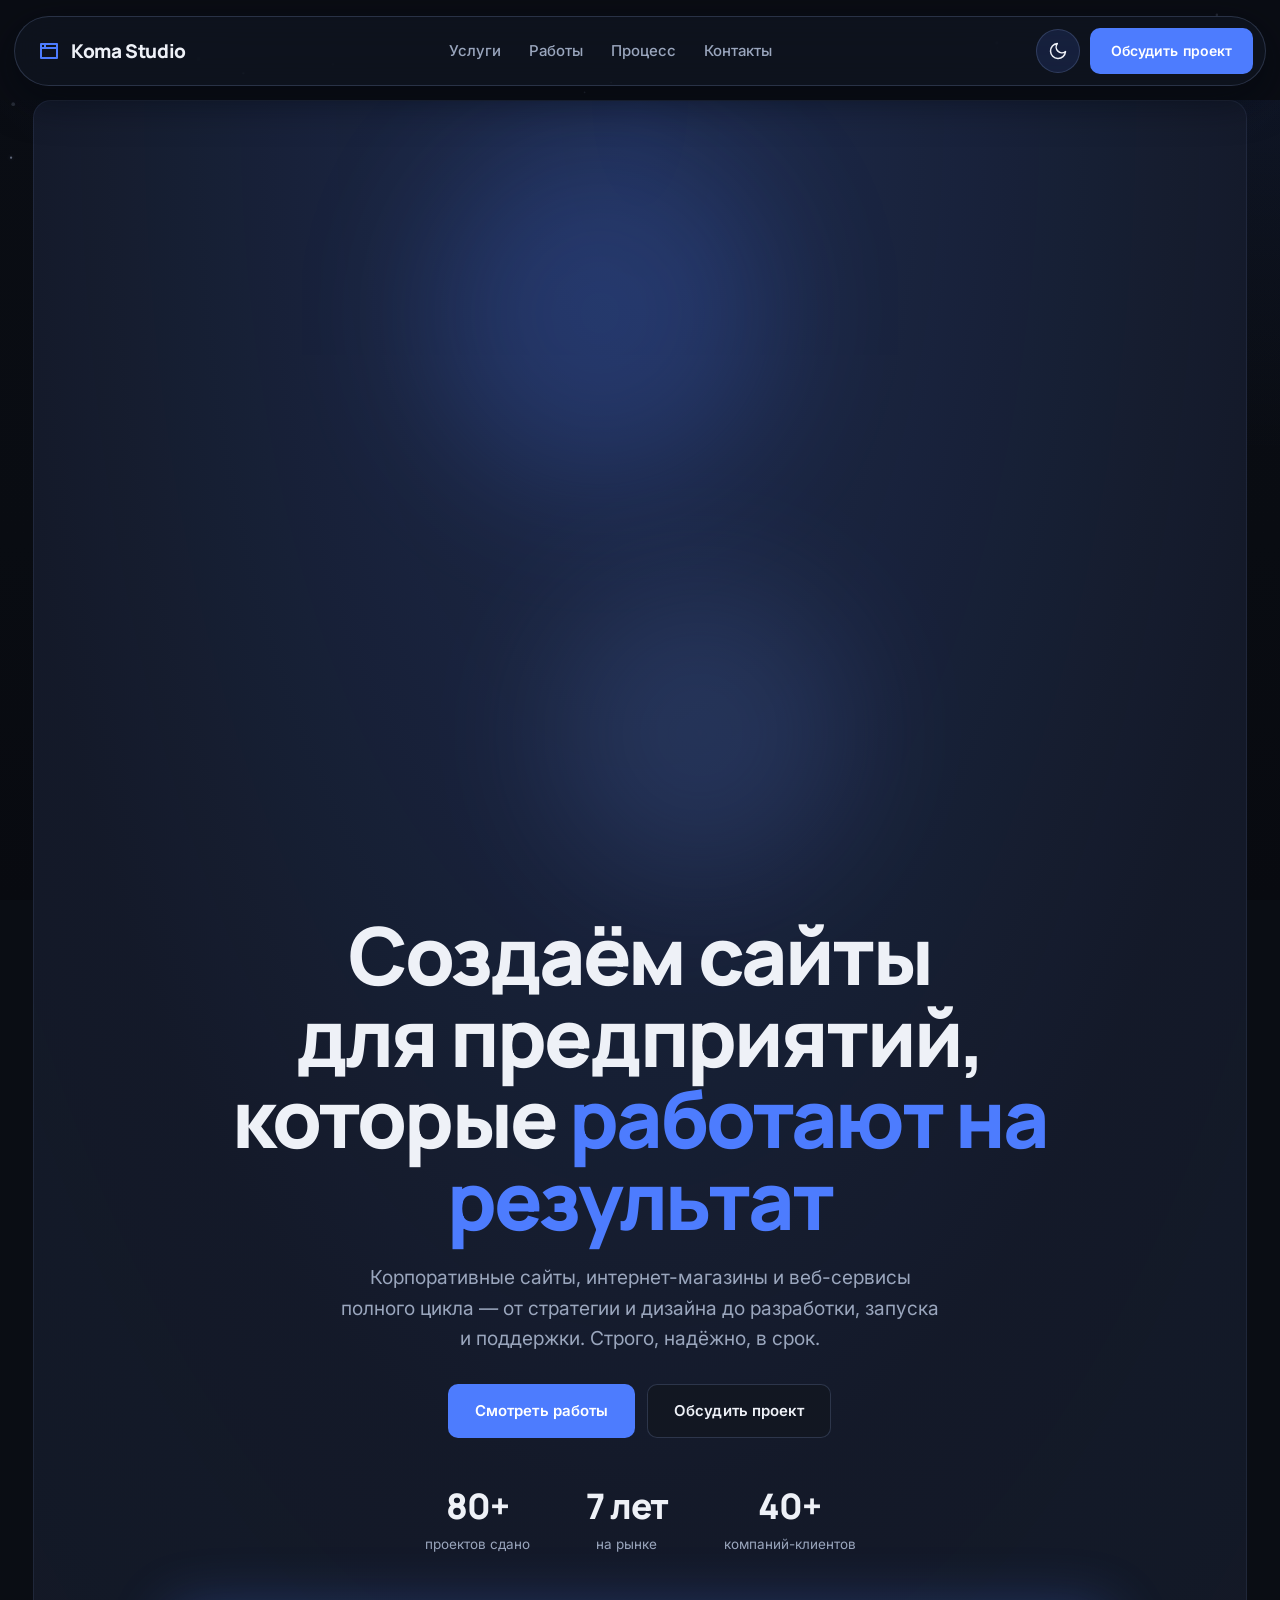
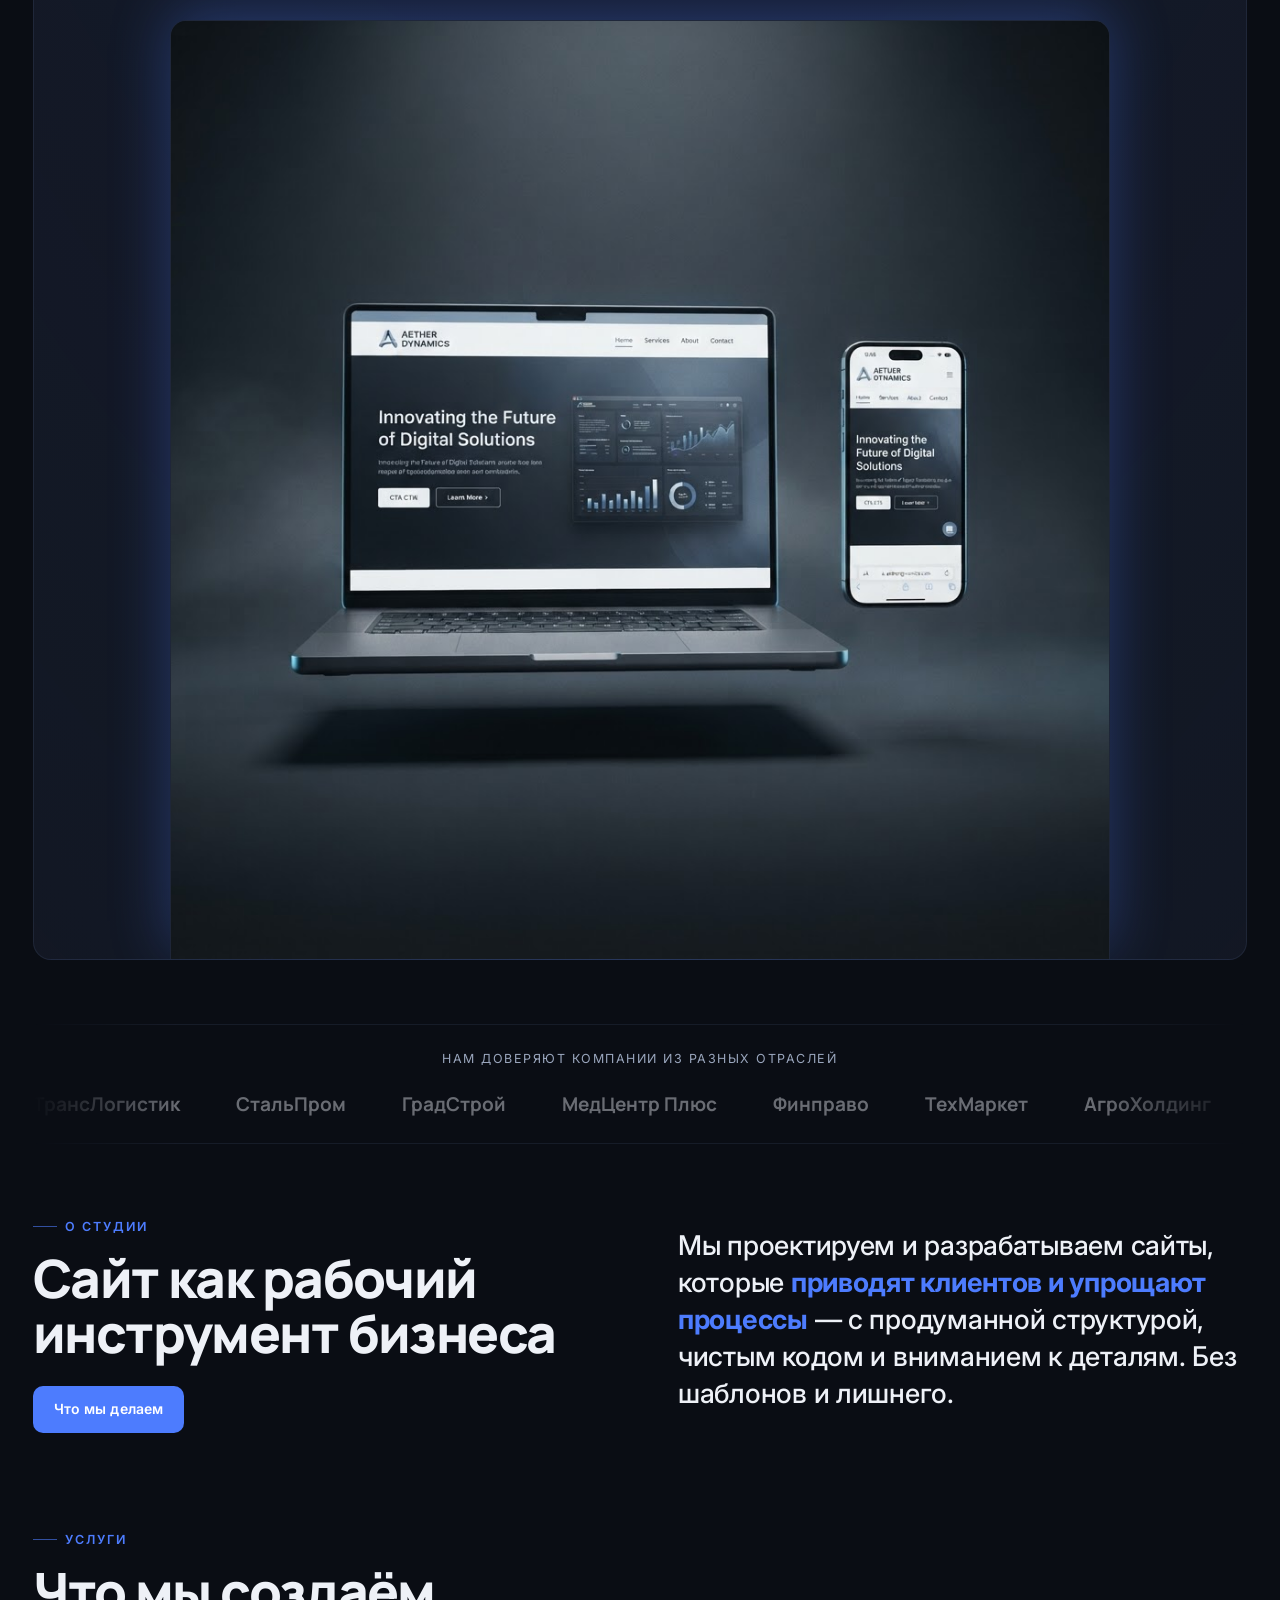
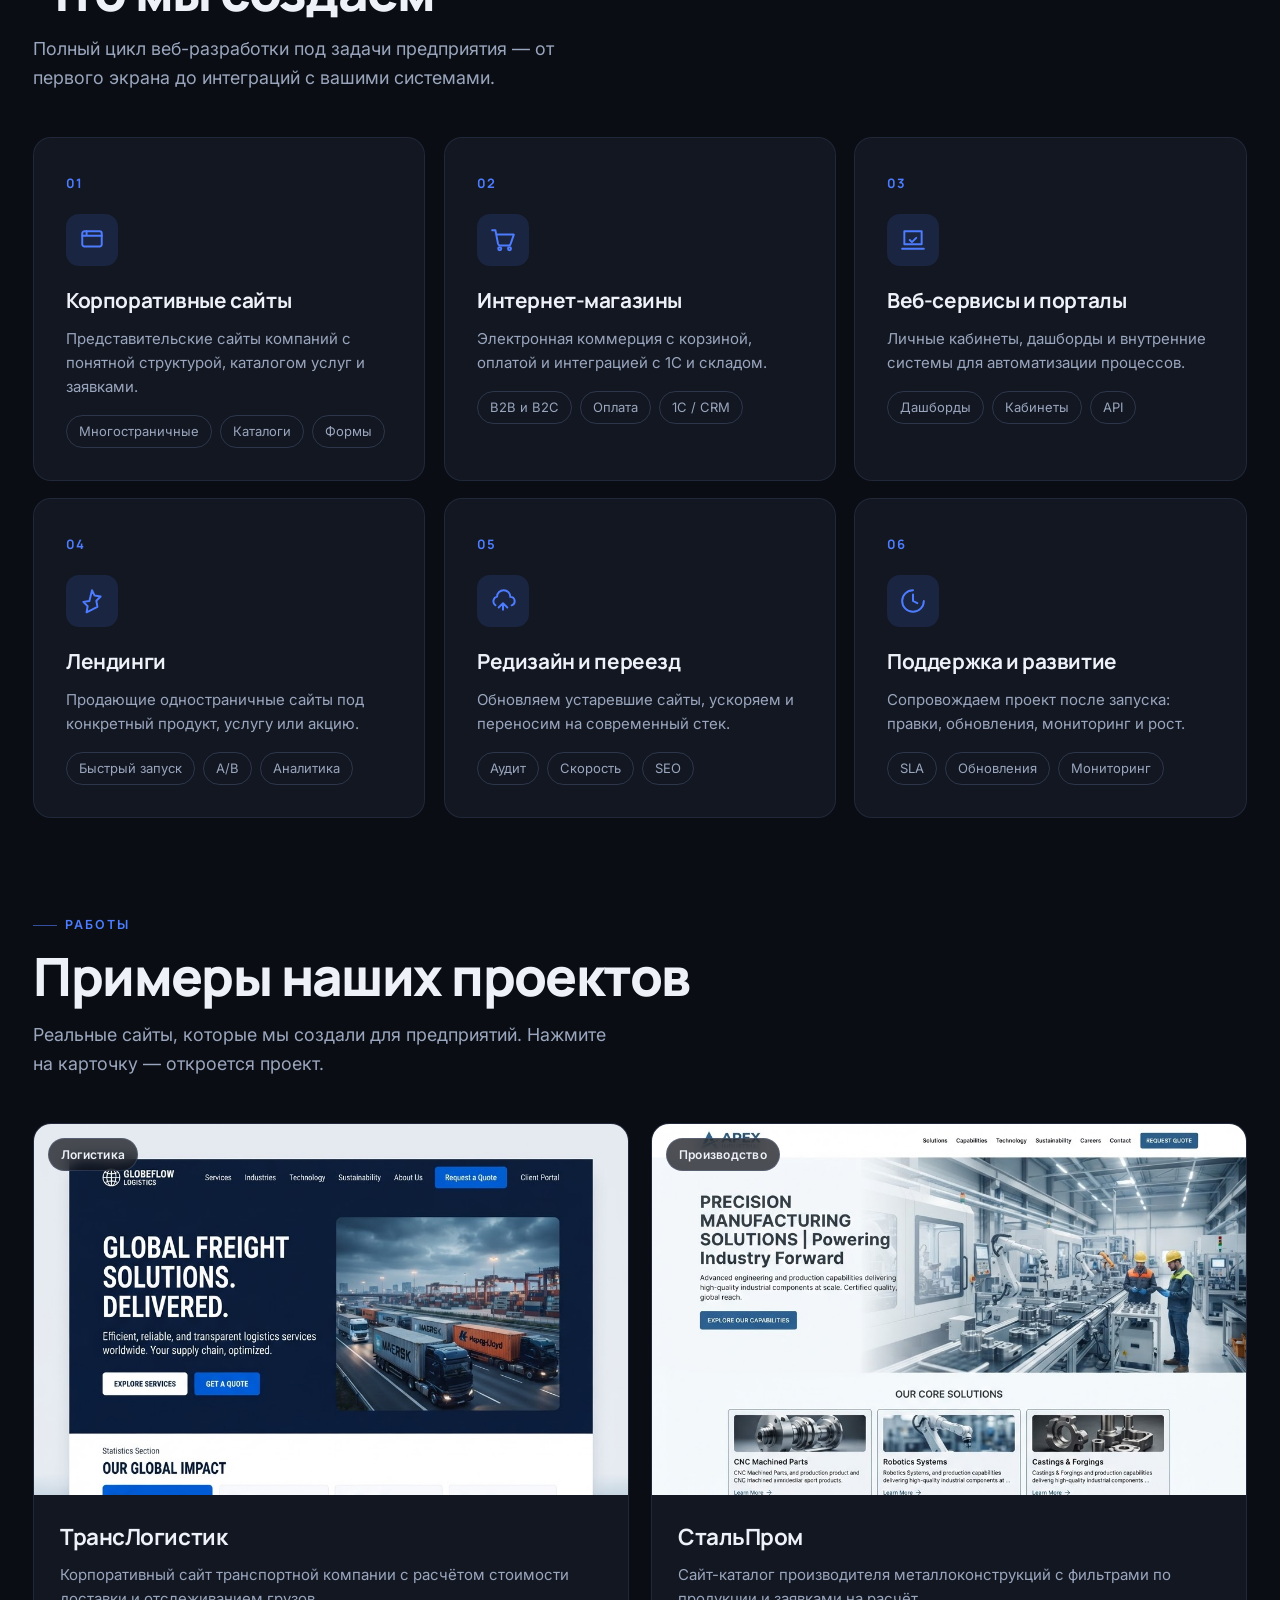
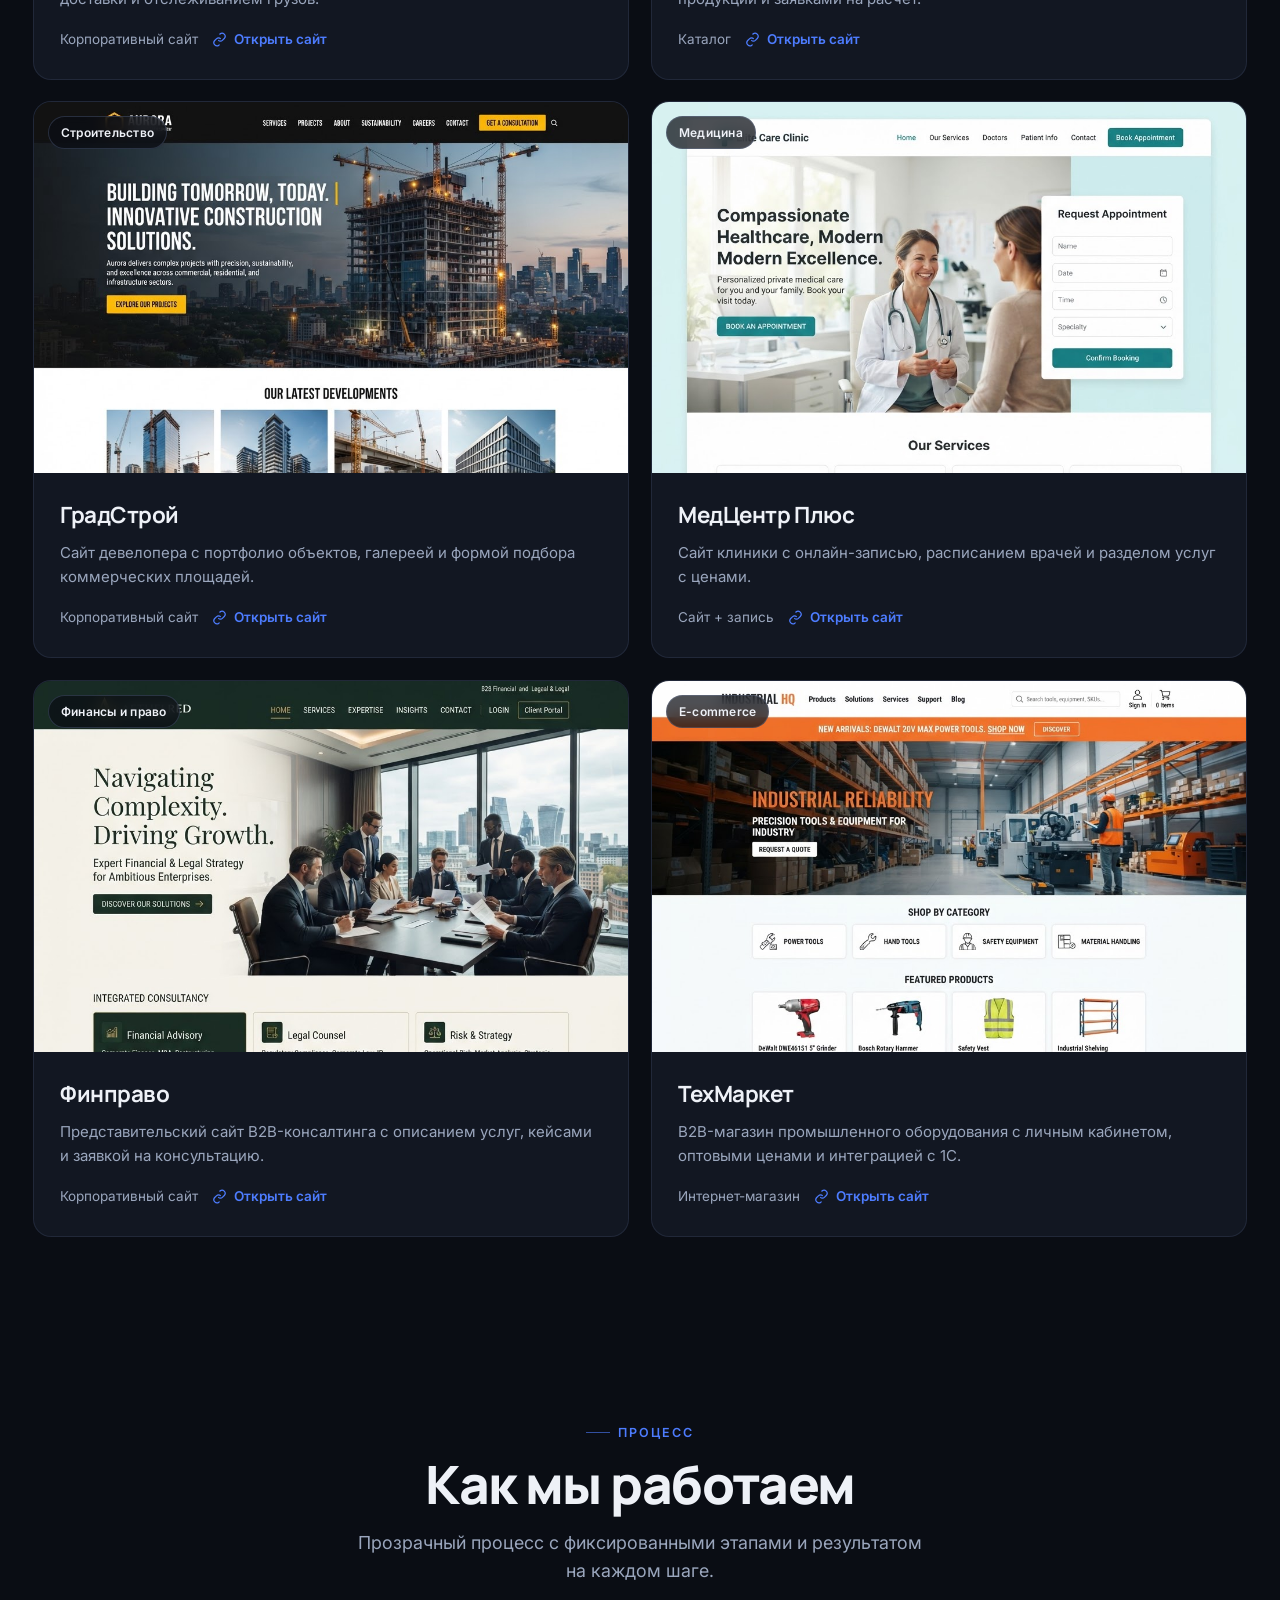
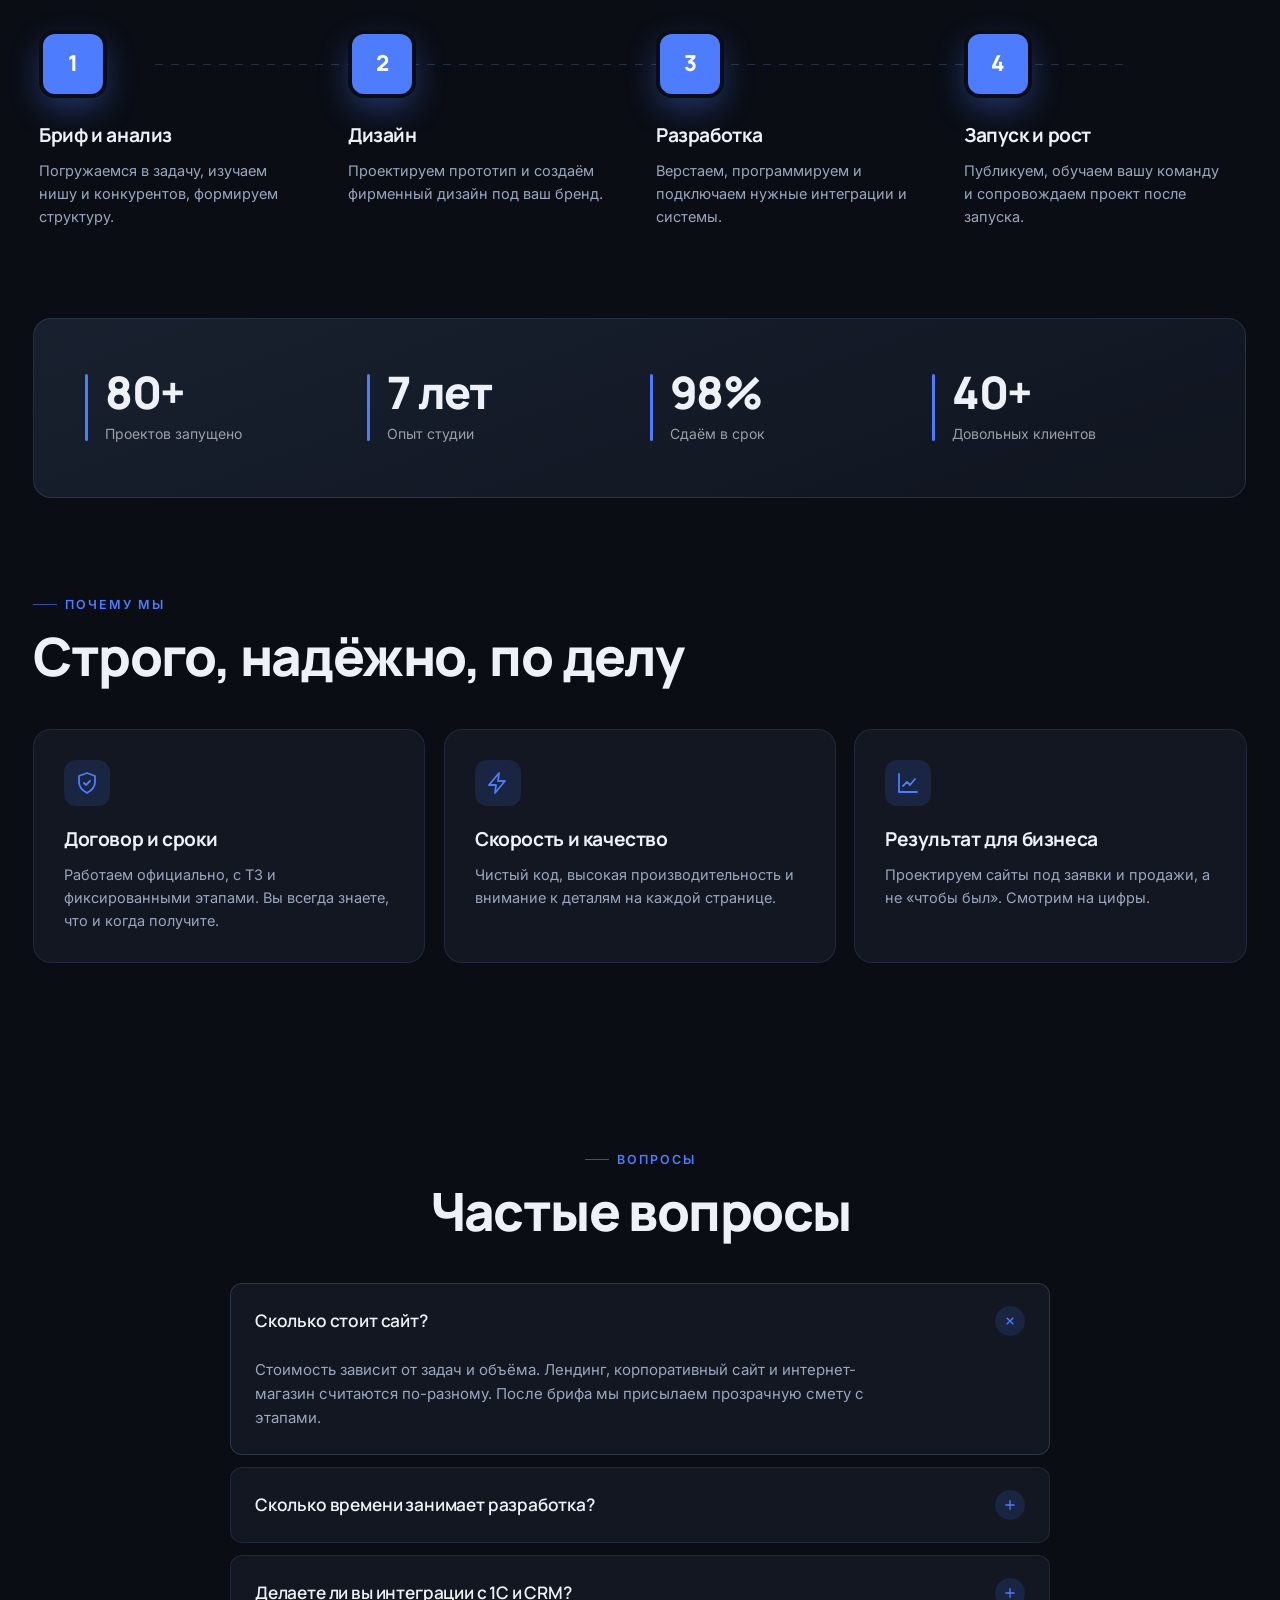
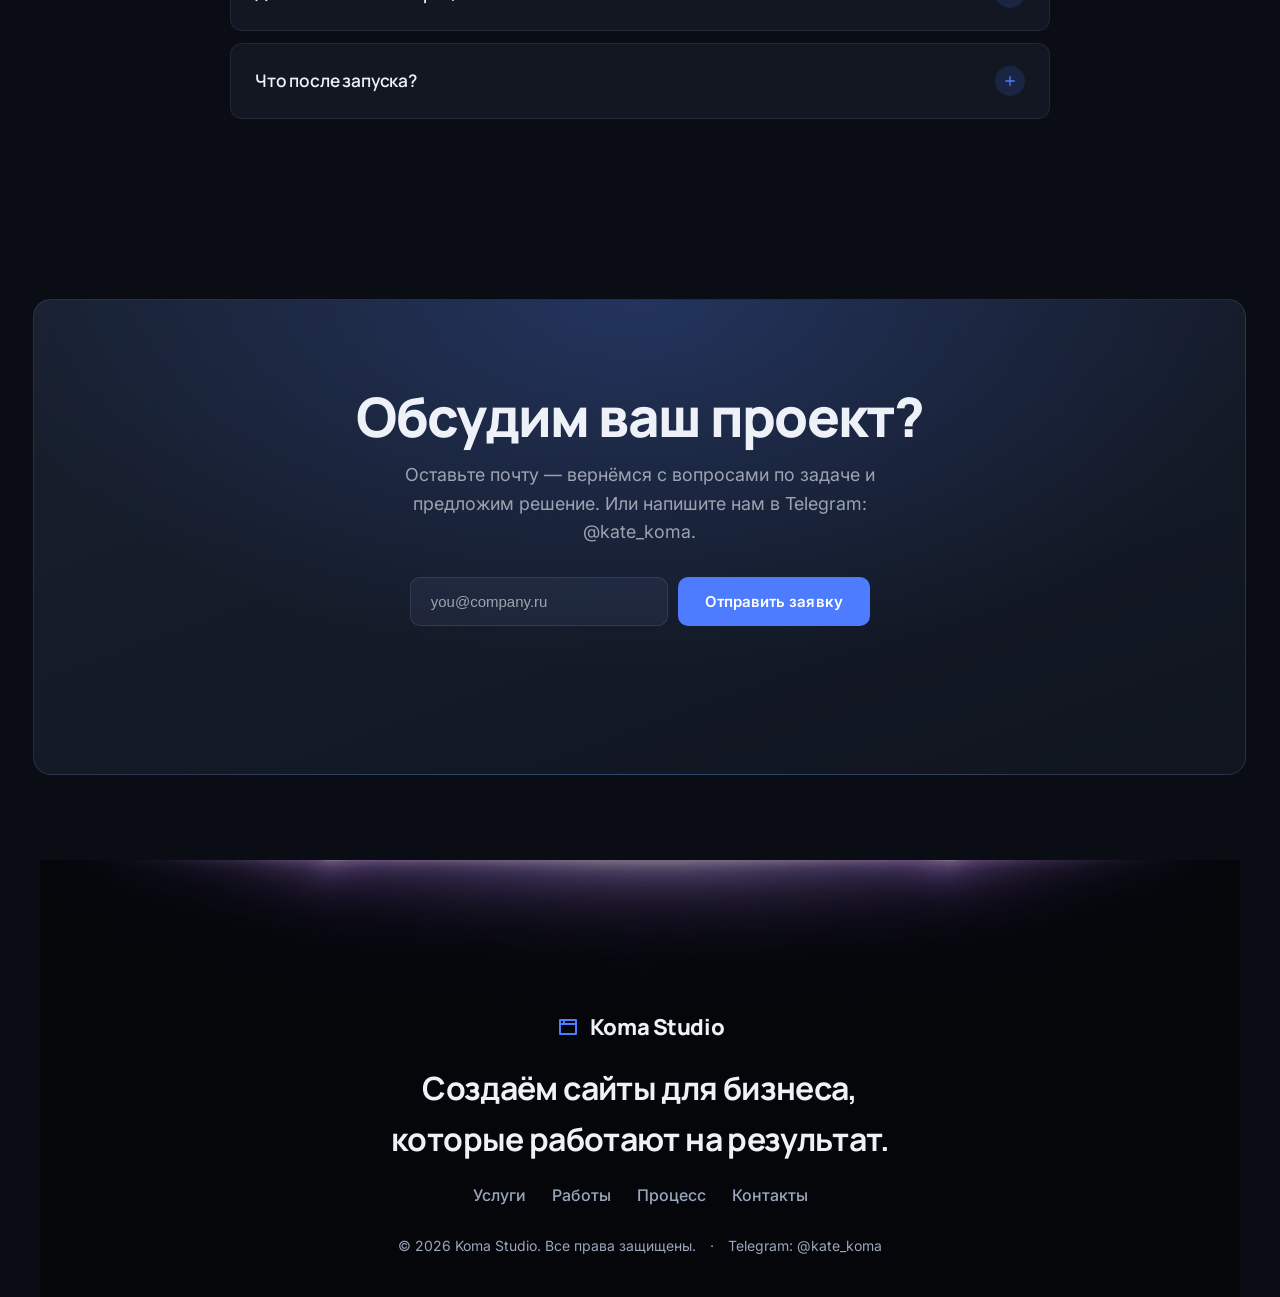
==== commit 2a8bcb19: "feat: update Koma Studio design system colors and button styles Co-authored-by: Punelittley <1891315" ====
--- a/index.html
+++ b/index.html
@@ -3,9 +3,9 @@
 <head>
   <meta charset="UTF-8" />
   <meta name="viewport" content="width=device-width, initial-scale=1.0" />
-  <meta name="theme-color" content="#0c0820" />
-  <title>BloomFi — Место, где деньги растут</title>
-  <meta name="description" content="USD Bloom — программируемый доходный стейблкоин для естественного накопления стоимости и бесшовной интеграции в DeFi." />
+  <meta name="theme-color" content="#0a0d14" />
+  <title>Koma Studio — сайты для бизнеса, которые работают на результат</title>
+  <meta name="description" content="Веб-студия полного цикла. Создаём корпоративные сайты, интернет-магазины и веб-сервисы для предприятий — от стратегии и дизайна до разработки и поддержки." />
   <link rel="preconnect" href="https://fonts.googleapis.com" />
   <link rel="preconnect" href="https://fonts.gstatic.com" crossorigin />
   <link href="https://fonts.googleapis.com/css2?family=Inter:wght@400;500;600;700&family=Manrope:wght@500;600;700;800&display=swap" rel="stylesheet" />
@@ -25,22 +25,22 @@
   <!-- ============ Header ============ -->
   <header class="site-header">
     <div class="header-inner">
-      <a href="index.html" class="brand" aria-label="BloomFi — на главную">
-        <svg class="brand-mark" viewBox="0 0 24 24" fill="currentColor" aria-hidden="true"><path d="M12 1.5c.9 6 3.6 8.6 9.6 9.6-6 1-8.7 3.6-9.6 9.6-.9-6-3.6-8.6-9.6-9.6 6-1 8.7-3.6 9.6-9.6Z"/></svg>
-        BloomFi
+      <a href="#top" class="brand" aria-label="Koma Studio — на главную">
+        <svg class="brand-mark" viewBox="0 0 24 24" fill="none" stroke="currentColor" stroke-width="2" stroke-linejoin="round" aria-hidden="true"><path d="M4 5h16v14H4z"/><path d="M4 9h16"/><path d="M8 5v4"/></svg>
+        Koma Studio
       </a>
       <nav class="main-nav" aria-label="Основная навигация">
-        <a href="index.html" class="active">USD Bloom</a>
-        <a href="business.html">Бизнес</a>
-        <a href="treasury.html">Казначейство</a>
-        <a href="developers.html">Разработчикам</a>
+        <a href="#services">Услуги</a>
+        <a href="#works">Работы</a>
+        <a href="#process">Процесс</a>
+        <a href="#contact">Контакты</a>
       </nav>
       <div class="header-actions">
         <button class="theme-toggle" id="themeToggle" aria-label="Переключить тему">
           <svg class="i-moon" viewBox="0 0 24 24" fill="none" stroke="currentColor" stroke-width="1.8" stroke-linecap="round" stroke-linejoin="round" aria-hidden="true"><path d="M21 12.8A9 9 0 1 1 11.2 3a7 7 0 0 0 9.8 9.8Z"/></svg>
           <svg class="i-sun" viewBox="0 0 24 24" fill="none" stroke="currentColor" stroke-width="1.8" stroke-linecap="round" stroke-linejoin="round" aria-hidden="true"><circle cx="12" cy="12" r="4.2"/><path d="M12 2v2.5M12 19.5V22M2 12h2.5M19.5 12H22M4.9 4.9l1.8 1.8M17.3 17.3l1.8 1.8M19.1 4.9l-1.8 1.8M6.7 17.3l-1.8 1.8"/></svg>
         </button>
-        <a href="business.html" class="btn btn-dark btn-sm header-cta">Запустить BETA</a>
+        <a href="#contact" class="btn btn-dark btn-sm header-cta">Обсудить проект</a>
         <button class="header-burger" id="burger" aria-label="Открыть меню" aria-expanded="false">
           <span></span><span></span>
         </button>
@@ -50,196 +50,319 @@
 
   <div class="mobile-menu" id="mobileMenu" aria-hidden="true">
     <nav aria-label="Мобильная навигация">
-      <a href="index.html">USD Bloom</a>
-      <a href="business.html">Бизнес</a>
-      <a href="treasury.html">Казначейство</a>
-      <a href="developers.html">Разработчикам</a>
+      <a href="#services">Услуги</a>
+      <a href="#works">Работы</a>
+      <a href="#process">Процесс</a>
+      <a href="#contact">Контакты</a>
     </nav>
   </div>
 
-  <div class="shell">
+  <div class="shell" id="top">
     <main class="page">
       <!-- ============ Hero ============ -->
       <section class="hero">
         <span class="hero-orb o1" aria-hidden="true"></span>
         <span class="hero-orb o2" aria-hidden="true"></span>
         <span class="hero-badge reveal-scale">
-          <svg viewBox="0 0 24 24" fill="currentColor" aria-hidden="true"><path d="M12 1.5c.9 6 3.6 8.6 9.6 9.6-6 1-8.7 3.6-9.6 9.6-.9-6-3.6-8.6-9.6-9.6 6-1 8.7-3.6 9.6-9.6Z"/></svg>
-          Доходный стейблкоин нового поколения
+          <span class="dot" aria-hidden="true"></span>
+          Веб-студия для бизнеса
         </span>
-        <h1 class="reveal">Место, где деньги растут</h1>
-        <p class="lead reveal">Программируемый, ориентированный на пользу стабильный токен, созданный для естественного накопления стоимости и бесшовной интеграции в DeFi.</p>
+        <h1 class="reveal">Создаём сайты для предприятий,<br />которые <span class="accent">работают на результат</span></h1>
+        <p class="lead reveal">Корпоративные сайты, интернет-магазины и веб-сервисы полного цикла — от стратегии и дизайна до разработки, запуска и поддержки. Строго, надёжно, в срок.</p>
         <div class="hero-actions reveal">
-          <a href="business.html" class="btn btn-dark">Попробовать</a>
-          <a href="#how" class="btn btn-light">Как это работает</a>
-        </div>
-        <img class="hero-img reveal-scale" data-parallax data-img-light="images/hero-coins.png" data-img-dark="images/hero-dark.png" src="images/hero-dark.png" alt="Серебристые монеты, поднимающиеся из поля фиолетовых цветов" />
-      </section>
-
-      <!-- ============ Marquee backers ============ -->
+          <a href="#works" class="btn btn-dark">Смотреть работы</a>
+          <a href="#contact" class="btn btn-light">Обсудить проект</a>
+        </div>
+        <div class="hero-metrics reveal">
+          <div class="hero-metric"><div class="m-num"><span data-count="80" data-suffix="+">0</span></div><div class="m-lbl">проектов сдано</div></div>
+          <div class="hero-metric"><div class="m-num"><span data-count="7" data-suffix=" лет">0</span></div><div class="m-lbl">на рынке</div></div>
+          <div class="hero-metric"><div class="m-num"><span data-count="40" data-suffix="+">0</span></div><div class="m-lbl">компаний-клиентов</div></div>
+        </div>
+        <img class="hero-img reveal-scale" data-parallax src="images/hero-studio.png" alt="Ноутбук и смартфон с примерами корпоративных сайтов" />
+      </section>
+
+      <!-- ============ Marquee clients ============ -->
       <section class="section" style="padding-block:clamp(40px,5vw,64px)">
         <div class="marquee reveal">
-          <span class="marquee-label">При поддержке лучших компаний и дальновидных инвесторов</span>
+          <span class="marquee-label">Нам доверяют компании из разных отраслей</span>
           <div class="marquee-track">
-            <span>Fundamental Labs</span><span>KuCoin</span><span>NGC Ventures</span><span>N×Gen</span><span>Matter Labs</span><span>DEXTools</span><span>NGRAVE</span>
-            <span>Fundamental Labs</span><span>KuCoin</span><span>NGC Ventures</span><span>N×Gen</span><span>Matter Labs</span><span>DEXTools</span><span>NGRAVE</span>
-          </div>
-        </div>
-      </section>
-
-      <!-- ============ What is (split) ============ -->
+            <span>ТрансЛогистик</span><span>СтальПром</span><span>ГрадСтрой</span><span>МедЦентр Плюс</span><span>Финправо</span><span>ТехМаркет</span><span>АгроХолдинг</span>
+            <span>ТрансЛогистик</span><span>СтальПром</span><span>ГрадСтрой</span><span>МедЦентр Плюс</span><span>Финправо</span><span>ТехМаркет</span><span>АгроХолдинг</span>
+          </div>
+        </div>
+      </section>
+
+      <!-- ============ Intro (split) ============ -->
       <section class="section" id="about" style="padding-top:0">
         <div class="split">
           <div class="reveal-left">
-            <p class="eyebrow">Что такое USD Bloom</p>
-            <h2 class="h2">Стейблкоин, который работает,<br />пока вы отдыхаете</h2>
-            <a href="#how" class="btn btn-dark btn-sm" style="margin-top:24px">Узнать больше</a>
-          </div>
-          <p class="lead-copy reveal-right">USD Bloom — это <b>доходный стейблкоин</b>, который помогает вашему капиталу расти, оставаясь надёжно привязанным к доллару США.</p>
-        </div>
-      </section>
-
-      <!-- ============ Bento features ============ -->
-      <section class="section" id="features" style="padding-top:0">
-        <div class="bento">
-          <article class="bento-card b-feature b-wide reveal-scale">
-            <div>
-              <h3>Растущий капитал</h3>
-              <p>Получайте пассивный доход, пока стейблкоины работают в высокодоходных DeFi-протоколах.</p>
-            </div>
-            <img class="bento-img" src="images/flower-coin.png" alt="" />
-          </article>
-          <article class="bento-card b-accent b-sm reveal-left">
-            <h3>Всегда ликвидно, всегда стабильно</h3>
-            <p>Полная привязка к доллару и мгновенный доступ — без блокировок и задержек.</p>
-          </article>
-          <article class="bento-card b-outline b-sm reveal-right">
-            <div class="bento-kpi">100%</div>
-            <p>Без вашего участия — USD Bloom работает в фоне за вас.</p>
-          </article>
-          <article class="bento-card b-outline b-sm reveal-left">
-            <div class="bento-kpi">8.4%</div>
-            <p>Средняя годовая доходность по протоколу.</p>
-          </article>
-          <article class="bento-card b-accent b-sm reveal-right">
-            <h3>Прозрачность ончейн</h3>
-            <p>Каждая операция видна в блокчейне и проверяется в реальном времени.</p>
-          </article>
-        </div>
-      </section>
-
-      <!-- ============ How it works — steps ============ -->
-      <section class="section" id="how">
-        <div style="text-align:center;max-width:640px;margin:0 auto 8px">
-          <p class="eyebrow" style="justify-content:center">Как это работает</p>
-          <h2 class="h2">Три шага до доходности</h2>
-          <p class="section-lead" style="margin-inline:auto">Никаких сложных стратегий. Внесите средства — остальное BloomFi сделает автоматически.</p>
+            <p class="eyebrow">О студии</p>
+            <h2 class="h2">Сайт как рабочий<br />инструмент бизнеса</h2>
+            <a href="#services" class="btn btn-dark btn-sm" style="margin-top:24px">Что мы делаем</a>
+          </div>
+          <p class="split lead-copy reveal-right" style="display:block">Мы проектируем и разрабатываем сайты, которые <b>приводят клиентов и упрощают процессы</b> — с продуманной структурой, чистым кодом и вниманием к деталям. Без шаблонов и лишнего.</p>
+        </div>
+      </section>
+
+      <!-- ============ Services ============ -->
+      <section class="section" id="services" style="padding-top:0">
+        <div class="section-head">
+          <p class="eyebrow">Услуги</p>
+          <h2 class="h2">Что мы создаём</h2>
+          <p class="section-lead">Полный цикл веб-разработки под задачи предприятия — от первого экрана до интеграций с вашими системами.</p>
+        </div>
+        <div class="services">
+          <article class="service-card reveal">
+            <span class="service-num">01</span>
+            <div class="service-icon"><svg viewBox="0 0 24 24" fill="none" stroke="currentColor" stroke-width="1.8" stroke-linecap="round" stroke-linejoin="round"><rect x="3" y="4" width="18" height="14" rx="2"/><path d="M3 8h18M7 4v4"/></svg></div>
+            <h3>Корпоративные сайты</h3>
+            <p>Представительские сайты компаний с понятной структурой, каталогом услуг и заявками.</p>
+            <ul><li>Многостраничные</li><li>Каталоги</li><li>Формы</li></ul>
+          </article>
+          <article class="service-card reveal">
+            <span class="service-num">02</span>
+            <div class="service-icon"><svg viewBox="0 0 24 24" fill="none" stroke="currentColor" stroke-width="1.8" stroke-linecap="round" stroke-linejoin="round"><circle cx="9" cy="20" r="1.4"/><circle cx="18" cy="20" r="1.4"/><path d="M2 3h3l2.4 12.5a2 2 0 0 0 2 1.5h7.7a2 2 0 0 0 2-1.6L22 7H6"/></svg></div>
+            <h3>Интернет-магазины</h3>
+            <p>Электронная коммерция с корзиной, оплатой и интеграцией с 1С и складом.</p>
+            <ul><li>B2B и B2C</li><li>Оплата</li><li>1С / CRM</li></ul>
+          </article>
+          <article class="service-card reveal">
+            <span class="service-num">03</span>
+            <div class="service-icon"><svg viewBox="0 0 24 24" fill="none" stroke="currentColor" stroke-width="1.8" stroke-linecap="round" stroke-linejoin="round"><path d="M4 4h16v12H4z"/><path d="M2 20h20"/><path d="M9 12l2 2 4-4"/></svg></div>
+            <h3>Веб-сервисы и порталы</h3>
+            <p>Личные кабинеты, дашборды и внутренние системы для автоматизации процессов.</p>
+            <ul><li>Дашборды</li><li>Кабинеты</li><li>API</li></ul>
+          </article>
+          <article class="service-card reveal">
+            <span class="service-num">04</span>
+            <div class="service-icon"><svg viewBox="0 0 24 24" fill="none" stroke="currentColor" stroke-width="1.8" stroke-linecap="round" stroke-linejoin="round"><path d="M12 2l2.4 5 5.6.8-4 4 1 5.6L12 20l-5 2.4 1-5.6-4-4 5.6-.8z"/></svg></div>
+            <h3>Лендинги</h3>
+            <p>Продающие одностраничные сайты под конкретный продукт, услугу или акцию.</p>
+            <ul><li>Быстрый запуск</li><li>A/B</li><li>Аналитика</li></ul>
+          </article>
+          <article class="service-card reveal">
+            <span class="service-num">05</span>
+            <div class="service-icon"><svg viewBox="0 0 24 24" fill="none" stroke="currentColor" stroke-width="1.8" stroke-linecap="round" stroke-linejoin="round"><path d="M12 20v-6M12 14l-4 4M12 14l4 4"/><path d="M20 16a4 4 0 0 0-1.3-7.8A6 6 0 0 0 6.5 8 4.5 4.5 0 0 0 5 16"/></svg></div>
+            <h3>Редизайн и переезд</h3>
+            <p>Обновляем устаревшие сайты, ускоряем и переносим на современный стек.</p>
+            <ul><li>Аудит</li><li>Скорость</li><li>SEO</li></ul>
+          </article>
+          <article class="service-card reveal">
+            <span class="service-num">06</span>
+            <div class="service-icon"><svg viewBox="0 0 24 24" fill="none" stroke="currentColor" stroke-width="1.8" stroke-linecap="round" stroke-linejoin="round"><path d="M12 2a10 10 0 1 0 10 10"/><path d="M12 6v6l4 2"/></svg></div>
+            <h3>Поддержка и развитие</h3>
+            <p>Сопровождаем проект после запуска: правки, обновления, мониторинг и рост.</p>
+            <ul><li>SLA</li><li>Обновления</li><li>Мониторинг</li></ul>
+          </article>
+        </div>
+      </section>
+
+      <!-- ============ Portfolio ============ -->
+      <section class="section" id="works" style="padding-top:0">
+        <div class="section-head">
+          <p class="eyebrow">Работы</p>
+          <h2 class="h2">Примеры наших проектов</h2>
+          <p class="section-lead">Реальные сайты, которые мы создали для предприятий. Нажмите на карточку — откроется проект.</p>
+        </div>
+        <div class="portfolio-grid">
+          <a class="work reveal" href="https://example.com/translogistic" target="_blank" rel="noopener" aria-label="Открыть проект ТрансЛогистик">
+            <div class="work-media">
+              <span class="work-tag">Логистика</span>
+              <span class="work-open" aria-hidden="true"><svg viewBox="0 0 24 24" fill="none" stroke="currentColor" stroke-width="2"><path d="M7 17 17 7M8 7h9v9"/></svg></span>
+              <img src="images/work-logistics.png" alt="Сайт логистической компании ТрансЛогистик" />
+            </div>
+            <div class="work-body">
+              <h3>ТрансЛогистик</h3>
+              <p>Корпоративный сайт транспортной компании с расчётом стоимости доставки и отслеживанием грузов.</p>
+              <div class="work-meta">
+                <span>Корпоративный сайт</span>
+                <span class="url"><svg viewBox="0 0 24 24" fill="none" stroke="currentColor" stroke-width="2"><path d="M10 13a5 5 0 0 0 7 0l3-3a5 5 0 0 0-7-7l-1 1"/><path d="M14 11a5 5 0 0 0-7 0l-3 3a5 5 0 0 0 7 7l1-1"/></svg>Открыть сайт</span>
+              </div>
+            </div>
+          </a>
+
+          <a class="work reveal" href="https://example.com/stalprom" target="_blank" rel="noopener" aria-label="Открыть проект СтальПром">
+            <div class="work-media">
+              <span class="work-tag">Производство</span>
+              <span class="work-open" aria-hidden="true"><svg viewBox="0 0 24 24" fill="none" stroke="currentColor" stroke-width="2"><path d="M7 17 17 7M8 7h9v9"/></svg></span>
+              <img src="images/work-industrial.png" alt="Сайт производственного предприятия СтальПром" />
+            </div>
+            <div class="work-body">
+              <h3>СтальПром</h3>
+              <p>Сайт-каталог производителя металлоконструкций с фильтрами по продукции и заявками на расчёт.</p>
+              <div class="work-meta">
+                <span>Каталог</span>
+                <span class="url"><svg viewBox="0 0 24 24" fill="none" stroke="currentColor" stroke-width="2"><path d="M10 13a5 5 0 0 0 7 0l3-3a5 5 0 0 0-7-7l-1 1"/><path d="M14 11a5 5 0 0 0-7 0l-3 3a5 5 0 0 0 7 7l1-1"/></svg>Открыть сайт</span>
+              </div>
+            </div>
+          </a>
+
+          <a class="work reveal" href="https://example.com/gradstroy" target="_blank" rel="noopener" aria-label="Открыть проект ГрадСтрой">
+            <div class="work-media">
+              <span class="work-tag">Строительство</span>
+              <span class="work-open" aria-hidden="true"><svg viewBox="0 0 24 24" fill="none" stroke="currentColor" stroke-width="2"><path d="M7 17 17 7M8 7h9v9"/></svg></span>
+              <img src="images/work-construction.png" alt="Сайт строительной компании ГрадСтрой" />
+            </div>
+            <div class="work-body">
+              <h3>ГрадСтрой</h3>
+              <p>Сайт девелопера с портфолио объектов, галереей и формой подбора коммерческих площадей.</p>
+              <div class="work-meta">
+                <span>Корпоративный сайт</span>
+                <span class="url"><svg viewBox="0 0 24 24" fill="none" stroke="currentColor" stroke-width="2"><path d="M10 13a5 5 0 0 0 7 0l3-3a5 5 0 0 0-7-7l-1 1"/><path d="M14 11a5 5 0 0 0-7 0l-3 3a5 5 0 0 0 7 7l1-1"/></svg>Открыть сайт</span>
+              </div>
+            </div>
+          </a>
+
+          <a class="work reveal" href="https://example.com/medcenter" target="_blank" rel="noopener" aria-label="Открыть проект МедЦентр Плюс">
+            <div class="work-media">
+              <span class="work-tag">Медицина</span>
+              <span class="work-open" aria-hidden="true"><svg viewBox="0 0 24 24" fill="none" stroke="currentColor" stroke-width="2"><path d="M7 17 17 7M8 7h9v9"/></svg></span>
+              <img src="images/work-medical.png" alt="Сайт медицинской клиники МедЦентр Плюс" />
+            </div>
+            <div class="work-body">
+              <h3>МедЦентр Плюс</h3>
+              <p>Сайт клиники с онлайн-записью, расписанием врачей и разделом услуг с ценами.</p>
+              <div class="work-meta">
+                <span>Сайт + запись</span>
+                <span class="url"><svg viewBox="0 0 24 24" fill="none" stroke="currentColor" stroke-width="2"><path d="M10 13a5 5 0 0 0 7 0l3-3a5 5 0 0 0-7-7l-1 1"/><path d="M14 11a5 5 0 0 0-7 0l-3 3a5 5 0 0 0 7 7l1-1"/></svg>Открыть сайт</span>
+              </div>
+            </div>
+          </a>
+
+          <a class="work reveal" href="https://example.com/finpravo" target="_blank" rel="noopener" aria-label="Открыть проект Финправо">
+            <div class="work-media">
+              <span class="work-tag">Финансы и право</span>
+              <span class="work-open" aria-hidden="true"><svg viewBox="0 0 24 24" fill="none" stroke="currentColor" stroke-width="2"><path d="M7 17 17 7M8 7h9v9"/></svg></span>
+              <img src="images/work-finance.png" alt="Сайт финансово-юридической компании Финправо" />
+            </div>
+            <div class="work-body">
+              <h3>Финправо</h3>
+              <p>Представительский сайт B2B-консалтинга с описанием услуг, кейсами и заявкой на консультацию.</p>
+              <div class="work-meta">
+                <span>Корпоративный сайт</span>
+                <span class="url"><svg viewBox="0 0 24 24" fill="none" stroke="currentColor" stroke-width="2"><path d="M10 13a5 5 0 0 0 7 0l3-3a5 5 0 0 0-7-7l-1 1"/><path d="M14 11a5 5 0 0 0-7 0l-3 3a5 5 0 0 0 7 7l1-1"/></svg>Открыть сайт</span>
+              </div>
+            </div>
+          </a>
+
+          <a class="work reveal" href="https://example.com/tehmarket" target="_blank" rel="noopener" aria-label="Открыть проект ТехМаркет">
+            <div class="work-media">
+              <span class="work-tag">E-commerce</span>
+              <span class="work-open" aria-hidden="true"><svg viewBox="0 0 24 24" fill="none" stroke="currentColor" stroke-width="2"><path d="M7 17 17 7M8 7h9v9"/></svg></span>
+              <img src="images/work-shop.png" alt="Интернет-магазин оборудования ТехМаркет" />
+            </div>
+            <div class="work-body">
+              <h3>ТехМаркет</h3>
+              <p>B2B-магазин промышленного оборудования с личным кабинетом, оптовыми ценами и интеграцией с 1С.</p>
+              <div class="work-meta">
+                <span>Интернет-магазин</span>
+                <span class="url"><svg viewBox="0 0 24 24" fill="none" stroke="currentColor" stroke-width="2"><path d="M10 13a5 5 0 0 0 7 0l3-3a5 5 0 0 0-7-7l-1 1"/><path d="M14 11a5 5 0 0 0-7 0l-3 3a5 5 0 0 0 7 7l1-1"/></svg>Открыть сайт</span>
+              </div>
+            </div>
+          </a>
+        </div>
+      </section>
+
+      <!-- ============ Process ============ -->
+      <section class="section" id="process">
+        <div class="section-head center">
+          <p class="eyebrow">Процесс</p>
+          <h2 class="h2">Как мы работаем</h2>
+          <p class="section-lead">Прозрачный процесс с фиксированными этапами и результатом на каждом шаге.</p>
         </div>
         <div class="steps">
           <div class="step reveal">
             <div class="step-node">1</div>
-            <h3>Внесите USD Bloom</h3>
-            <p>Пополните баланс за секунды с любого кошелька или платформы.</p>
+            <h3>Бриф и анализ</h3>
+            <p>Погружаемся в задачу, изучаем нишу и конкурентов, формируем структуру.</p>
           </div>
           <div class="step reveal">
             <div class="step-node">2</div>
-            <h3>Средства работают</h3>
-            <p>Капитал автоматически распределяется по проверенным DeFi-протоколам.</p>
+            <h3>Дизайн</h3>
+            <p>Проектируем прототип и создаём фирменный дизайн под ваш бренд.</p>
           </div>
           <div class="step reveal">
             <div class="step-node">3</div>
-            <h3>Получайте доход</h3>
-            <p>Доходность начисляется на баланс ежедневно и всегда доступна к выводу.</p>
-          </div>
-        </div>
-      </section>
-
-      <!-- ============ Retention ============ -->
-      <section class="section" style="padding-top:0">
-        <div class="retention reveal-scale">
-          <div class="retention-head">
-            <p class="eyebrow">Почему команды выбирают Bloom</p>
-            <h2 class="h2">Удержание, которое растёт как сложный процент</h2>
-            <p>Дайте пользователям причину держать средства на вашей платформе. Доходность увеличивает балансы, а балансы — вовлечённость.</p>
-          </div>
-          <div class="retention-stats">
-            <div class="ret-stat reveal"><div class="num"><span data-count="3.2" data-suffix="x">0</span></div><div class="lbl">Выше удержание</div></div>
-            <div class="ret-stat reveal"><div class="num"><span data-count="8.4" data-suffix="%">0</span></div><div class="lbl">Сквозной APY</div></div>
-            <div class="ret-stat reveal"><div class="num"><span data-count="24" data-suffix="ч">0</span></div><div class="lbl">На интеграцию</div></div>
-            <div class="ret-stat reveal"><div class="num"><span data-count="0">0</span></div><div class="lbl">Блокировок</div></div>
-          </div>
-        </div>
-      </section>
-
-      <!-- ============ Use cases ============ -->
-      <section class="section" style="padding-top:0">
-        <div class="usecase">
-          <div class="usecase-copy reveal-left">
-            <p class="eyebrow">USD Bloom в деле</p>
-            <h2 class="h2">Сценарии использования</h2>
-            <p>Разнообразные сценарии для разработчиков, бизнеса и казначейств, которым нужны безопасные и прибыльные интеграции стейблкоина.</p>
-            <div class="uc-tabs">
-              <a href="business.html" class="btn btn-light btn-sm">Бизнес</a>
-              <a href="treasury.html" class="btn btn-light btn-sm">Казначейство</a>
-              <a href="developers.html" class="btn btn-light btn-sm">Разработчикам</a>
-            </div>
-          </div>
-          <article class="uc-card reveal-right">
-            <h3>Бизнес</h3>
-            <p>Повышайте вовлечённость, предлагая USD Bloom — надёжный обеспеченный фиатом стейблкоин с высокой доходностью, чтобы клиенты зарабатывали без усилий прямо на вашей платформе.</p>
-            <a href="business.html" class="uc-link">
-              <span class="btn-circle"><svg viewBox="0 0 24 24" fill="none" stroke="currentColor" stroke-width="1.8"><path d="M5 12h14M12 5l7 7-7 7"/></svg></span>
-              Подробнее
-            </a>
-            <img class="uc-img" src="images/temple.png" alt="Лавандовый стеклянный банк-храм среди фиолетовых цветов" />
-          </article>
+            <h3>Разработка</h3>
+            <p>Верстаем, программируем и подключаем нужные интеграции и системы.</p>
+          </div>
+          <div class="step reveal">
+            <div class="step-node">4</div>
+            <h3>Запуск и рост</h3>
+            <p>Публикуем, обучаем вашу команду и сопровождаем проект после запуска.</p>
+          </div>
         </div>
       </section>
 
       <!-- ============ Stats ============ -->
       <section class="section" style="padding-top:0">
-        <div class="stat-band">
-          <div class="stat-box reveal"><div class="num"><span data-count="8.4" data-suffix="%">0</span></div><div class="lbl">Средний APY</div></div>
-          <div class="stat-box reveal"><div class="num"><span data-count="1" data-prefix="$" data-suffix=" млрд+">0</span></div><div class="lbl">Активов защищено</div></div>
-          <div class="stat-box reveal"><div class="num"><span data-count="120" data-suffix="k">0</span></div><div class="lbl">Активных кошельков</div></div>
-          <div class="stat-box reveal"><div class="num"><span data-count="40" data-suffix="+">0</span></div><div class="lbl">DeFi-интеграций</div></div>
+        <div class="stat-band reveal-scale">
+          <div class="stat-box"><div class="num"><span data-count="80" data-suffix="+">0</span></div><div class="lbl">Проектов запущено</div></div>
+          <div class="stat-box"><div class="num"><span data-count="7" data-suffix=" лет">0</span></div><div class="lbl">Опыт студии</div></div>
+          <div class="stat-box"><div class="num"><span data-count="98" data-suffix="%">0</span></div><div class="lbl">Сдаём в срок</div></div>
+          <div class="stat-box"><div class="num"><span data-count="40" data-suffix="+">0</span></div><div class="lbl">Довольных клиентов</div></div>
+        </div>
+      </section>
+
+      <!-- ============ Why us ============ -->
+      <section class="section" style="padding-top:0">
+        <div class="section-head">
+          <p class="eyebrow">Почему мы</p>
+          <h2 class="h2">Строго, надёжно, по делу</h2>
+        </div>
+        <div class="why">
+          <article class="why-card reveal">
+            <div class="why-icon"><svg viewBox="0 0 24 24" fill="none" stroke="currentColor" stroke-width="1.8" stroke-linecap="round" stroke-linejoin="round"><path d="M12 2 4 5v6c0 5 3.4 8.5 8 11 4.6-2.5 8-6 8-11V5z"/><path d="M9 12l2 2 4-4"/></svg></div>
+            <h3>Договор и сроки</h3>
+            <p>Работаем официально, с ТЗ и фиксированными этапами. Вы всегда знаете, что и когда получите.</p>
+          </article>
+          <article class="why-card reveal">
+            <div class="why-icon"><svg viewBox="0 0 24 24" fill="none" stroke="currentColor" stroke-width="1.8" stroke-linecap="round" stroke-linejoin="round"><path d="M13 2 3 14h7l-1 8 10-12h-7z"/></svg></div>
+            <h3>Скорость и качество</h3>
+            <p>Чистый код, высокая производительность и внимание к деталям на каждой странице.</p>
+          </article>
+          <article class="why-card reveal">
+            <div class="why-icon"><svg viewBox="0 0 24 24" fill="none" stroke="currentColor" stroke-width="1.8" stroke-linecap="round" stroke-linejoin="round"><path d="M3 3v18h18"/><path d="M7 15l4-4 3 3 5-6"/></svg></div>
+            <h3>Результат для бизнеса</h3>
+            <p>Проектируем сайты под заявки и продажи, а не «чтобы был». Смотрим на цифры.</p>
+          </article>
         </div>
       </section>
 
       <!-- ============ FAQ ============ -->
       <section class="section" id="faq">
-        <div style="text-align:center;max-width:640px;margin:0 auto 8px">
-          <p class="eyebrow" style="justify-content:center">Вопросы и ответы</p>
-          <h2 class="h2">Часто спрашивают</h2>
+        <div class="section-head center">
+          <p class="eyebrow">Вопросы</p>
+          <h2 class="h2">Частые вопросы</h2>
         </div>
         <div class="faq">
           <details class="faq-item reveal" open>
-            <summary>Как USD Bloom сохраняет привязку к доллару?<span class="faq-icon"><svg viewBox="0 0 24 24" fill="none" stroke="currentColor" stroke-width="2"><path d="M12 5v14M5 12h14"/></svg></span></summary>
-            <div class="faq-body">Резервы полностью обеспечены фиатом и краткосрочными инструментами, а привязка поддерживается ончейн-механизмами арбитража и мгновенного погашения.</div>
+            <summary>Сколько стоит сайт?<span class="faq-icon"><svg viewBox="0 0 24 24" fill="none" stroke="currentColor" stroke-width="2"><path d="M12 5v14M5 12h14"/></svg></span></summary>
+            <div class="faq-body">Стоимость зависит от задач и объёма. Лендинг, корпоративный сайт и интернет-магазин считаются по-разному. После брифа мы присылаем прозрачную смету с этапами.</div>
           </details>
           <details class="faq-item reveal">
-            <summary>Откуда берётся доходность?<span class="faq-icon"><svg viewBox="0 0 24 24" fill="none" stroke="currentColor" stroke-width="2"><path d="M12 5v14M5 12h14"/></svg></span></summary>
-            <div class="faq-body">Средства распределяются по проверенным DeFi-протоколам и стратегиям управления ликвидностью, а начисленный доход автоматически отражается на вашем балансе.</div>
+            <summary>Сколько времени занимает разработка?<span class="faq-icon"><svg viewBox="0 0 24 24" fill="none" stroke="currentColor" stroke-width="2"><path d="M12 5v14M5 12h14"/></svg></span></summary>
+            <div class="faq-body">Лендинг — от 1–2 недель, корпоративный сайт — 3–6 недель, интернет-магазин или сервис — от 1,5 месяцев. Точные сроки фиксируем в договоре.</div>
           </details>
           <details class="faq-item reveal">
-            <summary>Есть ли блокировки или период вывода?<span class="faq-icon"><svg viewBox="0 0 24 24" fill="none" stroke="currentColor" stroke-width="2"><path d="M12 5v14M5 12h14"/></svg></span></summary>
-            <div class="faq-body">Нет. Средства всегда ликвидны — выводите любую сумму в любой момент без задержек и штрафов.</div>
+            <summary>Делаете ли вы интеграции с 1С и CRM?<span class="faq-icon"><svg viewBox="0 0 24 24" fill="none" stroke="currentColor" stroke-width="2"><path d="M12 5v14M5 12h14"/></svg></span></summary>
+            <div class="faq-body">Да. Подключаем 1С, CRM, платёжные системы, telephony и другие сервисы — синхронизируем каталог, заявки и заказы с вашими системами.</div>
           </details>
           <details class="faq-item reveal">
-            <summary>Сколько времени занимает интеграция?<span class="faq-icon"><svg viewBox="0 0 24 24" fill="none" stroke="currentColor" stroke-width="2"><path d="M12 5v14M5 12h14"/></svg></span></summary>
-            <div class="faq-body">Базовая интеграция SDK занимает около 24 часов. Подробную документацию вы найдёте в разделе «Разработчикам».</div>
+            <summary>Что после запуска?<span class="faq-icon"><svg viewBox="0 0 24 24" fill="none" stroke="currentColor" stroke-width="2"><path d="M12 5v14M5 12h14"/></svg></span></summary>
+            <div class="faq-body">Обучаем вашу команду работе с сайтом и предлагаем поддержку по SLA: правки, обновления, мониторинг и дальнейшее развитие проекта.</div>
           </details>
         </div>
       </section>
 
-      <!-- ============ CTA ============ -->
-      <section class="section" style="padding-bottom:8px">
+      <!-- ============ CTA / Contact ============ -->
+      <section class="section" id="contact" style="padding-bottom:8px">
         <div class="cta reveal-scale">
-          <h2>Позвольте деньгам<br />расцвести</h2>
-          <p>Присоединяйтесь к бете и заставьте свои стейблкоины работать с нативной, автоматической ончейн-доходностью.</p>
+          <h2>Обсудим ваш проект?</h2>
+          <p>Оставьте почту — вернёмся с вопросами по задаче и предложим решение. Или напишите нам в Telegram: @kate_koma.</p>
           <form class="newsletter" data-mock>
-            <input type="email" name="email" required placeholder="you@email.com" aria-label="Электронная почта" />
-            <button type="submit" class="btn btn-dark">В бету</button>
+            <input type="email" name="email" required placeholder="you@company.ru" aria-label="Электронная почта" />
+            <button type="submit" class="btn btn-dark">Отправить заявку</button>
             <p class="form-note" role="status" aria-live="polite"></p>
           </form>
         </div>
@@ -251,22 +374,21 @@
   <footer class="footer">
     <img class="footer-arch" data-img-light="images/arch-glow.png" data-img-dark="images/arch-dark.png" src="images/arch-dark.png" alt="" aria-hidden="true" />
     <div class="footer-inner">
-      <a href="index.html" class="footer-brand">
-        <svg viewBox="0 0 24 24" fill="currentColor" aria-hidden="true"><path d="M12 1.5c.9 6 3.6 8.6 9.6 9.6-6 1-8.7 3.6-9.6 9.6-.9-6-3.6-8.6-9.6-9.6 6-1 8.7-3.6 9.6-9.6Z"/></svg>
-        BloomFi
+      <a href="#top" class="footer-brand">
+        <svg viewBox="0 0 24 24" fill="none" stroke="currentColor" stroke-width="2" stroke-linejoin="round" aria-hidden="true"><path d="M4 5h16v14H4z"/><path d="M4 9h16"/><path d="M8 5v4"/></svg>
+        Koma Studio
       </a>
-      <p class="footer-tag reveal-scale">Место, где деньги растут.</p>
+      <p class="footer-tag reveal-scale">Создаём сайты для бизнеса, которые работают на результат.</p>
       <nav class="footer-nav" aria-label="Навигация в подвале">
-        <a href="index.html">USD Bloom</a>
-        <a href="business.html">Бизнес</a>
-        <a href="treasury.html">Казначейство</a>
-        <a href="developers.html">Разработчикам</a>
+        <a href="#services">Услуги</a>
+        <a href="#works">Работы</a>
+        <a href="#process">Процесс</a>
+        <a href="#contact">Контакты</a>
       </nav>
       <div class="footer-bottom">
-        <span>© 2026 BloomFi. Все права защищены.</span>
+        <span>© 2026 Koma Studio. Все права защищены.</span>
         <span>·</span>
-        <a href="#">Конфиденциальность</a>
-        <a href="#">Условия</a>
+        <a href="https://t.me/kate_koma" target="_blank" rel="noopener">Telegram: @kate_koma</a>
       </div>
     </div>
   </footer>
--- a/css/style.css
+++ b/css/style.css
@@ -1,71 +1,70 @@
 /* ============================================================
-   BloomFi — design system  (LIGHT + DARK, lavender fintech)
+   Koma Studio — веб-студия для бизнеса
+   Design system: LIGHT + DARK, strict corporate, blue accent
    ============================================================ */
 :root {
   /* ---- DARK theme (default) ---- */
-  --bg: #0c0820;
-  --ink: #efecfb;
-  --ink-muted: #a49dce;
-  --surface: #171034;
-  --surface-2: #1e1544;
-  --surface-hover: #251959;
-  --card-line: rgba(168, 152, 240, 0.14);
-  --border: rgba(169, 156, 240, 0.12);
-  --border-strong: rgba(169, 156, 240, 0.24);
-  --accent: #a99cf0;
-  --accent-2: #8b7ce8;
-  --accent-ink: #100a26;
-  --accent-soft: rgba(169, 156, 240, 0.16);
-  --glow: rgba(139, 124, 232, 0.42);
-  --shadow: rgba(6, 4, 20, 0.6);
+  --bg: #0a0d14;
+  --ink: #eef1f7;
+  --ink-muted: #9aa6bd;
+  --surface: #121722;
+  --surface-2: #172032;
+  --surface-hover: #1c2740;
+  --card-line: rgba(140, 165, 220, 0.12);
+  --border: rgba(140, 165, 220, 0.10);
+  --border-strong: rgba(140, 165, 220, 0.22);
+  --accent: #4d7cfe;
+  --accent-2: #6f97ff;
+  --accent-ink: #ffffff;
+  --accent-soft: rgba(77, 124, 254, 0.14);
+  --glow: rgba(77, 124, 254, 0.32);
+  --shadow: rgba(3, 6, 15, 0.6);
 
   /* always-dark accent cards (used in both themes) */
-  --card-dark: #1a1240;
-  --card-dark-2: #211653;
-  --card-dark-fg: #efecfb;
-  --card-dark-muted: rgba(239, 236, 251, 0.64);
-  --card-dark-line: rgba(169, 156, 240, 0.16);
+  --card-dark: #10151f;
+  --card-dark-2: #18202f;
+  --card-dark-fg: #eef1f7;
+  --card-dark-muted: rgba(238, 241, 247, 0.62);
+  --card-dark-line: rgba(140, 165, 220, 0.16);
 
   --body-bg:
-    radial-gradient(1100px 620px at 50% -6%, rgba(139, 124, 232, 0.28), transparent 68%),
-    radial-gradient(900px 700px at 100% 12%, rgba(124, 110, 214, 0.14), transparent 60%),
-    radial-gradient(900px 700px at 0% 40%, rgba(124, 110, 214, 0.10), transparent 60%),
-    linear-gradient(180deg, #0d0922 0%, #0c0820 55%, #0a0619 100%);
-  --header-bg: rgba(23, 16, 52, 0.66);
-  --star-rgb: 226, 220, 255;
+    radial-gradient(1100px 620px at 50% -8%, rgba(77, 124, 254, 0.16), transparent 66%),
+    radial-gradient(800px 640px at 100% 8%, rgba(77, 124, 254, 0.08), transparent 60%),
+    linear-gradient(180deg, #0a0d14 0%, #090c12 60%, #080a10 100%);
+  --header-bg: rgba(16, 21, 32, 0.72);
+  --star-rgb: 200, 214, 245;
 
   --font-sans: 'Inter', -apple-system, BlinkMacSystemFont, 'Segoe UI', sans-serif;
   --font-display: 'Manrope', var(--font-sans);
   --ease-out: cubic-bezier(0.22, 1, 0.36, 1);
-  --container: 1480px;
-  --radius: 30px;
-  --radius-sm: 18px;
+  --container: 1440px;
+  --radius: 18px;
+  --radius-sm: 12px;
 }
 
 html[data-theme="light"] {
-  --bg: #ecebfa;
-  --ink: #191333;
-  --ink-muted: #625b83;
+  --bg: #f3f6fb;
+  --ink: #0e1626;
+  --ink-muted: #566175;
   --surface: #ffffff;
-  --surface-2: #f3f1fd;
-  --surface-hover: #ece8fc;
-  --card-line: rgba(90, 70, 190, 0.12);
-  --border: rgba(90, 70, 190, 0.12);
-  --border-strong: rgba(90, 70, 190, 0.22);
-  --accent: #6f5fe0;
-  --accent-2: #8b7ce8;
+  --surface-2: #f1f4fa;
+  --surface-hover: #e9eef8;
+  --card-line: rgba(30, 55, 120, 0.10);
+  --border: rgba(30, 55, 120, 0.10);
+  --border-strong: rgba(30, 55, 120, 0.18);
+  --accent: #2f5fe0;
+  --accent-2: #4d7cfe;
   --accent-ink: #ffffff;
-  --accent-soft: rgba(111, 95, 224, 0.12);
-  --glow: rgba(139, 124, 232, 0.3);
-  --shadow: rgba(78, 60, 150, 0.16);
+  --accent-soft: rgba(47, 95, 224, 0.09);
+  --glow: rgba(47, 95, 224, 0.20);
+  --shadow: rgba(30, 50, 110, 0.14);
 
   --body-bg:
-    radial-gradient(1000px 560px at 50% -8%, rgba(139, 124, 232, 0.28), transparent 66%),
-    radial-gradient(820px 620px at 100% 6%, rgba(124, 110, 214, 0.14), transparent 60%),
-    radial-gradient(820px 620px at 0% 34%, rgba(124, 110, 214, 0.12), transparent 60%),
-    linear-gradient(180deg, #e6e3fa 0%, #efeefb 50%, #e9e7f9 100%);
-  --header-bg: rgba(255, 255, 255, 0.72);
-  --star-rgb: 120, 100, 220;
+    radial-gradient(1000px 560px at 50% -8%, rgba(77, 124, 254, 0.14), transparent 64%),
+    radial-gradient(760px 600px at 100% 6%, rgba(47, 95, 224, 0.08), transparent 60%),
+    linear-gradient(180deg, #eef2fa 0%, #f3f6fb 55%, #eef2f8 100%);
+  --header-bg: rgba(255, 255, 255, 0.78);
+  --star-rgb: 90, 120, 200;
 }
 
 *, *::before, *::after { margin: 0; padding: 0; box-sizing: border-box; }
@@ -91,26 +90,26 @@
 ::selection { background: var(--accent); color: var(--accent-ink); }
 
 /* ============ Stars canvas ============ */
-#stars { position: fixed; inset: 0; width: 100%; height: 100%; z-index: 0; pointer-events: none; }
+#stars { position: fixed; inset: 0; width: 100%; height: 100%; z-index: 0; pointer-events: none; opacity: 0.7; }
 
 /* ============ Buttons ============ */
 .btn {
   display: inline-flex; align-items: center; justify-content: center; gap: 10px;
-  padding: 15px 30px; border-radius: 100px;
-  font-size: 15px; font-weight: 600; letter-spacing: 0.01em;
+  padding: 14px 26px; border-radius: 10px;
+  font-size: 15px; font-weight: 600; letter-spacing: 0.005em;
   border: 1px solid transparent;
   transition: transform 0.3s var(--ease-out), background 0.3s, color 0.3s, border-color 0.3s, box-shadow 0.3s;
   min-height: 48px;
 }
 .btn:hover { transform: translateY(-2px); }
 .btn:active { transform: translateY(0); }
-.btn-dark { background: linear-gradient(180deg, var(--accent), var(--accent-2)); color: var(--accent-ink); }
-.btn-dark:hover { box-shadow: 0 16px 40px var(--glow); }
+.btn-dark { background: var(--accent); color: var(--accent-ink); }
+.btn-dark:hover { background: var(--accent-2); box-shadow: 0 14px 34px var(--glow); }
 .btn-light { background: var(--surface); color: var(--ink); border-color: var(--border-strong); }
-.btn-light:hover { background: var(--surface-hover); box-shadow: 0 14px 34px var(--shadow); }
-.btn-ghost { background: var(--accent-soft); color: var(--ink); border-color: var(--border-strong); backdrop-filter: blur(8px); }
+.btn-light:hover { background: var(--surface-hover); box-shadow: 0 12px 28px var(--shadow); }
+.btn-ghost { background: transparent; color: var(--ink); border-color: var(--border-strong); }
 .btn-ghost:hover { background: var(--surface-hover); }
-.btn-sm { padding: 11px 22px; min-height: 42px; font-size: 14px; }
+.btn-sm { padding: 11px 20px; min-height: 42px; font-size: 14px; }
 .btn-circle {
   width: 40px; height: 40px; padding: 0; border-radius: 50%;
   background: var(--accent-soft); border: 1px solid var(--border-strong); color: var(--accent);
@@ -119,26 +118,26 @@
 
 /* ============ Header ============ */
 .site-header {
-  position: fixed; top: 18px; left: 50%; transform: translateX(-50%);
-  z-index: 50; width: calc(100% - 32px); max-width: var(--container);
+  position: fixed; top: 16px; left: 50%; transform: translateX(-50%);
+  z-index: 50; width: calc(100% - 28px); max-width: var(--container);
 }
 .header-inner {
   display: flex; align-items: center; justify-content: space-between; gap: 20px;
-  padding: 12px 14px 12px 24px; border-radius: 100px;
+  padding: 11px 12px 11px 22px; border-radius: 100px;
   background: var(--header-bg);
   border: 1px solid var(--border-strong);
-  box-shadow: 0 14px 44px var(--shadow);
+  box-shadow: 0 12px 40px var(--shadow);
   backdrop-filter: blur(20px) saturate(1.4);
   -webkit-backdrop-filter: blur(20px) saturate(1.4);
   transition: background 0.4s ease, border-color 0.4s ease;
 }
 .brand {
   display: inline-flex; align-items: center; gap: 10px;
-  font-family: var(--font-display); font-weight: 800; font-size: 20px;
+  font-family: var(--font-display); font-weight: 800; font-size: 19px;
   letter-spacing: -0.02em; color: var(--ink);
 }
-.brand-mark { width: 22px; height: 22px; color: var(--accent); }
-.main-nav { display: flex; gap: 30px; }
+.brand-mark { width: 24px; height: 24px; color: var(--accent); }
+.main-nav { display: flex; gap: 28px; }
 .main-nav a { font-size: 15px; font-weight: 500; color: var(--ink-muted); transition: color 0.25s; }
 .main-nav a:hover, .main-nav a.active { color: var(--ink); }
 .header-actions { display: flex; align-items: center; gap: 10px; }
@@ -174,7 +173,7 @@
   opacity: 0; visibility: hidden; transition: opacity 0.4s var(--ease-out), visibility 0.4s;
 }
 .mobile-menu.open { opacity: 1; visibility: visible; }
-.mobile-menu nav { display: flex; flex-direction: column; gap: 10px; text-align: center; }
+.mobile-menu nav { display: flex; flex-direction: column; gap: 8px; text-align: center; }
 .mobile-menu a {
   font-family: var(--font-display); font-size: clamp(1.8rem, 8vw, 2.6rem);
   font-weight: 700; letter-spacing: -0.03em; color: var(--ink-muted); transition: color 0.25s;
@@ -182,266 +181,234 @@
 .mobile-menu a:hover { color: var(--ink); }
 
 /* ============ Shell ============ */
-.shell { position: relative; z-index: 1; max-width: var(--container); margin: 104px auto 0; padding: 0 clamp(14px, 2.6vw, 40px); }
+.shell { position: relative; z-index: 1; max-width: var(--container); margin: 100px auto 0; padding: 0 clamp(14px, 2.6vw, 40px); }
 .page { position: relative; z-index: 1; }
-.section { padding: clamp(58px, 7vw, 108px) 0; position: relative; }
+.section { padding: clamp(56px, 7vw, 104px) 0; position: relative; }
 .eyebrow {
   display: inline-flex; align-items: center; gap: 8px;
-  font-size: 13px; font-weight: 600; letter-spacing: 0.14em; text-transform: uppercase;
+  font-size: 12.5px; font-weight: 600; letter-spacing: 0.16em; text-transform: uppercase;
   color: var(--accent); margin-bottom: 14px;
 }
-.eyebrow::before { content: ""; width: 22px; height: 1px; background: currentColor; opacity: 0.6; }
-.h2 { font-family: var(--font-display); font-size: clamp(2.1rem, 5vw, 3.6rem); font-weight: 700; letter-spacing: -0.03em; line-height: 1.05; text-wrap: balance; }
-.section-lead { color: var(--ink-muted); font-size: clamp(1rem, 2vw, 1.15rem); max-width: 560px; margin-top: 16px; }
+.eyebrow::before { content: ""; width: 24px; height: 1px; background: currentColor; opacity: 0.6; }
+.h2 { font-family: var(--font-display); font-size: clamp(2rem, 4.6vw, 3.3rem); font-weight: 800; letter-spacing: -0.03em; line-height: 1.06; text-wrap: balance; }
+.section-lead { color: var(--ink-muted); font-size: clamp(1rem, 2vw, 1.12rem); max-width: 580px; margin-top: 16px; }
+.section-head { max-width: 720px; margin-bottom: 44px; }
+.section-head.center { margin-inline: auto; text-align: center; }
+.section-head.center .eyebrow { justify-content: center; }
+.section-head.center .section-lead { margin-inline: auto; }
 
 /* ============ Hero ============ */
 .hero {
   position: relative; border-radius: var(--radius); overflow: hidden;
   background:
-    radial-gradient(120% 130% at 50% 0%, rgba(139, 124, 232, 0.34) 0%, rgba(60, 46, 120, 0.28) 42%, transparent 100%),
+    radial-gradient(120% 130% at 50% 0%, rgba(77, 124, 254, 0.20) 0%, rgba(30, 44, 90, 0.12) 44%, transparent 100%),
     var(--surface);
   border: 1px solid var(--border);
-  min-height: 660px; display: flex; flex-direction: column; align-items: center;
-  padding: 78px 24px 0; text-align: center;
-}
-.hero-orb { position: absolute; border-radius: 50%; filter: blur(60px); opacity: 0.6; pointer-events: none; z-index: 0; }
-.hero-orb.o1 { width: 340px; height: 340px; background: rgba(139, 124, 232, 0.5); top: -60px; left: -40px; }
-.hero-orb.o2 { width: 300px; height: 300px; background: rgba(124, 110, 214, 0.4); top: 40px; right: -60px; }
+  padding: clamp(72px, 9vw, 112px) clamp(22px, 4vw, 64px) 0;
+  text-align: center; display: flex; flex-direction: column; align-items: center;
+}
+.hero-orb { position: absolute; border-radius: 50%; filter: blur(70px); opacity: 0.5; pointer-events: none; z-index: 0; }
+.hero-orb.o1 { width: 340px; height: 340px; background: rgba(77, 124, 254, 0.4); top: -70px; left: -40px; }
+.hero-orb.o2 { width: 300px; height: 300px; background: rgba(111, 151, 255, 0.3); top: 30px; right: -60px; }
 .hero > * { position: relative; z-index: 1; }
 .hero-badge {
   display: inline-flex; align-items: center; gap: 8px;
-  padding: 7px 16px 7px 8px; border-radius: 100px;
+  padding: 7px 16px; border-radius: 100px;
   background: var(--accent-soft); border: 1px solid var(--border-strong);
-  font-size: 13px; font-weight: 600; color: var(--accent); margin-bottom: 22px;
-}
-.hero-badge svg { width: 18px; height: 18px; }
-.hero h1 { font-family: var(--font-display); font-size: clamp(2.8rem, 7vw, 5.6rem); font-weight: 700; letter-spacing: -0.03em; line-height: 1.02; margin-bottom: 22px; text-wrap: balance; }
-.hero p.lead { max-width: 520px; color: var(--ink-muted); font-size: clamp(1rem, 2vw, 1.18rem); margin-bottom: 30px; }
+  font-size: 13px; font-weight: 600; color: var(--accent); margin-bottom: 24px;
+}
+.hero-badge .dot { width: 8px; height: 8px; border-radius: 50%; background: var(--accent); box-shadow: 0 0 0 4px var(--accent-soft); }
+.hero h1 { font-family: var(--font-display); font-size: clamp(2.6rem, 6.6vw, 5rem); font-weight: 800; letter-spacing: -0.035em; line-height: 1.02; margin-bottom: 22px; text-wrap: balance; }
+.hero h1 .accent { color: var(--accent); }
+.hero p.lead { max-width: 600px; color: var(--ink-muted); font-size: clamp(1.02rem, 2vw, 1.2rem); margin-bottom: 30px; }
 .hero-actions { display: flex; gap: 12px; flex-wrap: wrap; justify-content: center; }
+.hero-metrics { display: flex; flex-wrap: wrap; gap: clamp(24px, 5vw, 56px); justify-content: center; margin-top: 40px; }
+.hero-metric .m-num { font-family: var(--font-display); font-size: clamp(1.6rem, 3vw, 2.2rem); font-weight: 800; letter-spacing: -0.03em; }
+.hero-metric .m-lbl { font-size: 13.5px; color: var(--ink-muted); }
 .hero-img {
-  margin-top: auto; width: 100%; max-width: 1180px; height: clamp(240px, 36vw, 420px);
-  object-fit: cover; object-position: center 42%;
-  -webkit-mask-image: linear-gradient(to top, transparent, #000 16%);
-  mask-image: linear-gradient(to top, transparent, #000 16%);
-  will-change: transform;
-}
-
-/* ============ Marquee (backers ticker) ============ */
-.marquee { position: relative; overflow: hidden; padding: 26px 0; border-block: 1px solid var(--border); -webkit-mask-image: linear-gradient(90deg, transparent, #000 12%, #000 88%, transparent); mask-image: linear-gradient(90deg, transparent, #000 12%, #000 88%, transparent); }
-.marquee-label { display: block; text-align: center; font-size: 13px; color: var(--ink-muted); margin-bottom: 22px; letter-spacing: 0.02em; }
-.marquee-track { display: flex; gap: 56px; width: max-content; animation: scroll-x 32s linear infinite; }
+  margin-top: clamp(40px, 5vw, 64px); width: 100%; max-width: 940px; height: auto;
+  border-radius: 16px 16px 0 0; border: 1px solid var(--border); border-bottom: none;
+  box-shadow: 0 -10px 60px var(--glow); will-change: transform;
+}
+
+/* ============ Marquee (client ticker) ============ */
+.marquee { position: relative; overflow: hidden; padding: 24px 0; border-block: 1px solid var(--border); -webkit-mask-image: linear-gradient(90deg, transparent, #000 12%, #000 88%, transparent); mask-image: linear-gradient(90deg, transparent, #000 12%, #000 88%, transparent); }
+.marquee-label { display: block; text-align: center; font-size: 12.5px; letter-spacing: 0.12em; text-transform: uppercase; color: var(--ink-muted); margin-bottom: 20px; }
+.marquee-track { display: flex; gap: 56px; width: max-content; animation: scroll-x 34s linear infinite; }
 .marquee:hover .marquee-track { animation-play-state: paused; }
-.marquee-track span { font-family: var(--font-display); font-weight: 700; font-size: 20px; color: color-mix(in srgb, var(--ink) 40%, transparent); white-space: nowrap; transition: color 0.3s; }
+.marquee-track span { font-family: var(--font-display); font-weight: 700; font-size: 19px; color: color-mix(in srgb, var(--ink) 42%, transparent); white-space: nowrap; transition: color 0.3s; }
 .marquee-track span:hover { color: var(--ink); }
 @keyframes scroll-x { to { transform: translateX(-50%); } }
 
 /* ============ Split intro ============ */
 .split { display: grid; grid-template-columns: 1.05fr 1fr; gap: 48px; align-items: center; }
-.split .lead-copy { font-size: clamp(1.25rem, 2.4vw, 1.9rem); font-weight: 500; letter-spacing: -0.01em; line-height: 1.32; color: var(--ink); }
+.split .lead-copy { font-size: clamp(1.2rem, 2.2vw, 1.7rem); font-weight: 500; letter-spacing: -0.01em; line-height: 1.36; color: var(--ink); }
 .split .lead-copy b { color: var(--accent); font-weight: 700; }
 
-/* ============ Bento grid (varied sizes) ============ */
-.bento { display: grid; grid-template-columns: repeat(4, 1fr); grid-auto-rows: 200px; gap: 18px; margin-top: 12px; }
-.bento-card {
+/* ============ Services ============ */
+.services { display: grid; grid-template-columns: repeat(3, 1fr); gap: 18px; }
+.service-card {
   position: relative; overflow: hidden; border-radius: var(--radius);
-  border: 1px solid var(--card-line); padding: 30px;
-  display: flex; flex-direction: column; justify-content: space-between;
+  border: 1px solid var(--card-line); background: var(--surface); padding: 32px;
   transition: transform 0.4s var(--ease-out), box-shadow 0.4s, border-color 0.4s;
 }
-.bento-card:hover { transform: translateY(-6px); box-shadow: 0 30px 70px var(--shadow); border-color: var(--border-strong); }
-.bento-card h3 { font-family: var(--font-display); font-size: 1.5rem; font-weight: 700; letter-spacing: -0.02em; line-height: 1.12; }
-.bento-card p { font-size: 15px; line-height: 1.55; margin-top: 10px; }
-.b-wide { grid-column: span 2; grid-row: span 2; }
-.b-tall { grid-column: span 2; grid-row: span 1; }
-.b-sm { grid-column: span 2; grid-row: span 1; }
-.b-feature { background: radial-gradient(130% 130% at 0% 0%, rgba(139,124,232,0.3), transparent 58%), var(--surface); color: var(--ink); }
-.b-feature p { color: var(--ink-muted); max-width: 260px; }
-.b-feature .bento-img { position: absolute; right: -10px; bottom: -10px; width: 240px; height: 220px; object-fit: contain; pointer-events: none; filter: drop-shadow(0 12px 34px var(--glow)); }
-.b-accent { background: linear-gradient(150deg, var(--card-dark-2), var(--card-dark)); color: var(--card-dark-fg); }
-.b-accent p { color: var(--card-dark-muted); }
-.b-outline { background: var(--surface); color: var(--ink); }
-.b-outline p { color: var(--ink-muted); }
-.bento-kpi { font-family: var(--font-display); font-size: clamp(2.4rem, 4vw, 3.2rem); font-weight: 800; letter-spacing: -0.03em; line-height: 1; background: linear-gradient(180deg, var(--ink), var(--accent)); -webkit-background-clip: text; background-clip: text; -webkit-text-fill-color: transparent; }
-.b-accent .bento-kpi { background: linear-gradient(180deg, #fff, var(--accent)); -webkit-background-clip: text; background-clip: text; -webkit-text-fill-color: transparent; }
-
-/* ============ How it works — steps with connector ============ */
-.steps { position: relative; display: grid; grid-template-columns: repeat(3, 1fr); gap: 24px; margin-top: 24px; }
-.steps::before { content: ""; position: absolute; top: 34px; left: 12%; right: 12%; height: 2px; background: repeating-linear-gradient(90deg, var(--border-strong) 0 8px, transparent 8px 16px); z-index: 0; }
-.step { position: relative; z-index: 1; text-align: center; padding: 0 10px; }
+.service-card::after { content: ""; position: absolute; inset: 0; border-radius: inherit; padding: 1px; background: linear-gradient(160deg, var(--accent), transparent 40%); -webkit-mask: linear-gradient(#000 0 0) content-box, linear-gradient(#000 0 0); -webkit-mask-composite: xor; mask-composite: exclude; opacity: 0; transition: opacity 0.4s; pointer-events: none; }
+.service-card:hover { transform: translateY(-6px); box-shadow: 0 26px 60px var(--shadow); border-color: var(--border-strong); }
+.service-card:hover::after { opacity: 1; }
+.service-num { font-family: var(--font-display); font-size: 13px; font-weight: 700; color: var(--accent); letter-spacing: 0.08em; }
+.service-icon { width: 52px; height: 52px; border-radius: 13px; display: flex; align-items: center; justify-content: center; background: var(--accent-soft); color: var(--accent); margin: 18px 0 18px; }
+.service-icon svg { width: 26px; height: 26px; }
+.service-card h3 { font-family: var(--font-display); font-size: 1.3rem; font-weight: 700; letter-spacing: -0.02em; margin-bottom: 10px; }
+.service-card p { color: var(--ink-muted); font-size: 15px; }
+.service-card ul { list-style: none; margin-top: 16px; display: flex; flex-wrap: wrap; gap: 8px; }
+.service-card li { font-size: 13px; color: var(--ink-muted); padding: 5px 12px; border: 1px solid var(--border-strong); border-radius: 100px; }
+
+/* ============ Portfolio ============ */
+.portfolio-grid { display: grid; grid-template-columns: repeat(2, 1fr); gap: 22px; }
+.work {
+  position: relative; display: flex; flex-direction: column; overflow: hidden;
+  border-radius: var(--radius); border: 1px solid var(--card-line); background: var(--surface);
+  transition: transform 0.45s var(--ease-out), box-shadow 0.45s, border-color 0.45s;
+}
+.work:hover { transform: translateY(-8px); box-shadow: 0 34px 80px var(--shadow); border-color: var(--border-strong); }
+.work-media { position: relative; overflow: hidden; aspect-ratio: 16 / 10; }
+.work-media img { width: 100%; height: 100%; object-fit: cover; object-position: top center; transition: transform 0.6s var(--ease-out); }
+.work:hover .work-media img { transform: scale(1.05); }
+.work-media::after { content: ""; position: absolute; inset: 0; background: linear-gradient(180deg, transparent 55%, rgba(6, 10, 20, 0.55)); opacity: 0; transition: opacity 0.4s; }
+.work:hover .work-media::after { opacity: 1; }
+.work-tag {
+  position: absolute; top: 14px; left: 14px; z-index: 2;
+  font-size: 12px; font-weight: 600; letter-spacing: 0.02em;
+  padding: 6px 12px; border-radius: 100px;
+  background: color-mix(in srgb, var(--bg) 72%, transparent); color: var(--ink);
+  border: 1px solid var(--border-strong); backdrop-filter: blur(8px);
+}
+.work-open {
+  position: absolute; top: 14px; right: 14px; z-index: 2;
+  width: 42px; height: 42px; border-radius: 50%;
+  display: flex; align-items: center; justify-content: center;
+  background: var(--accent); color: var(--accent-ink);
+  opacity: 0; transform: translateY(-6px) rotate(-8deg);
+  transition: opacity 0.4s, transform 0.4s var(--ease-out);
+}
+.work-open svg { width: 18px; height: 18px; }
+.work:hover .work-open { opacity: 1; transform: translateY(0) rotate(0); }
+.work-body { padding: 24px 26px 28px; display: flex; flex-direction: column; gap: 8px; }
+.work-body h3 { font-family: var(--font-display); font-size: 1.4rem; font-weight: 700; letter-spacing: -0.02em; }
+.work-body p { color: var(--ink-muted); font-size: 15px; }
+.work-meta { display: flex; align-items: center; gap: 14px; margin-top: 10px; font-size: 13.5px; color: var(--ink-muted); }
+.work-meta .url { display: inline-flex; align-items: center; gap: 7px; font-weight: 600; color: var(--accent); }
+.work-meta .url svg { width: 15px; height: 15px; }
+
+/* ============ Process (steps) ============ */
+.steps { position: relative; display: grid; grid-template-columns: repeat(4, 1fr); gap: 20px; }
+.steps::before { content: ""; position: absolute; top: 34px; left: 10%; right: 10%; height: 1px; background: repeating-linear-gradient(90deg, var(--border-strong) 0 8px, transparent 8px 16px); z-index: 0; }
+.step { position: relative; z-index: 1; padding: 0 6px; }
 .step-node {
-  width: 68px; height: 68px; border-radius: 50%; margin: 0 auto 22px;
+  width: 68px; height: 68px; border-radius: 16px; margin: 0 0 22px;
   display: flex; align-items: center; justify-content: center;
   font-family: var(--font-display); font-weight: 800; font-size: 22px;
-  color: var(--accent-ink); background: linear-gradient(180deg, var(--accent), var(--accent-2));
+  color: var(--accent-ink); background: var(--accent);
   box-shadow: 0 12px 30px var(--glow); border: 4px solid var(--bg);
 }
-.step h3 { font-family: var(--font-display); font-size: 1.25rem; font-weight: 700; letter-spacing: -0.02em; margin-bottom: 8px; }
-.step p { color: var(--ink-muted); font-size: 15px; max-width: 300px; margin: 0 auto; }
-
-/* ============ Retention ============ */
-.retention {
+.step h3 { font-family: var(--font-display); font-size: 1.2rem; font-weight: 700; letter-spacing: -0.02em; margin-bottom: 8px; }
+.step p { color: var(--ink-muted); font-size: 14.5px; max-width: 260px; }
+
+/* ============ Stats band ============ */
+.stat-band {
+  display: grid; grid-template-columns: repeat(4, 1fr); gap: 20px;
+  border-radius: var(--radius); border: 1px solid var(--card-dark-line);
+  background: linear-gradient(160deg, var(--card-dark-2), var(--card-dark));
+  color: var(--card-dark-fg); padding: clamp(32px, 4vw, 52px);
+}
+.stat-box { text-align: left; position: relative; padding-left: 20px; }
+.stat-box::before { content: ""; position: absolute; left: 0; top: 4px; bottom: 4px; width: 3px; border-radius: 3px; background: var(--accent); }
+.stat-box .num { font-family: var(--font-display); font-size: clamp(2rem, 3.6vw, 2.8rem); font-weight: 800; letter-spacing: -0.03em; line-height: 1; margin-bottom: 8px; }
+.stat-box .lbl { font-size: 14px; color: var(--card-dark-muted); }
+
+/* ============ Why us (feature list) ============ */
+.why { display: grid; grid-template-columns: repeat(3, 1fr); gap: 18px; }
+.why-card { border-radius: var(--radius); border: 1px solid var(--card-line); background: var(--surface); padding: 30px; transition: transform 0.4s var(--ease-out), box-shadow 0.4s, border-color 0.4s; }
+.why-card:hover { transform: translateY(-6px); box-shadow: 0 24px 56px var(--shadow); border-color: var(--border-strong); }
+.why-card .why-icon { width: 46px; height: 46px; border-radius: 12px; display: flex; align-items: center; justify-content: center; background: var(--accent-soft); color: var(--accent); margin-bottom: 18px; }
+.why-card .why-icon svg { width: 24px; height: 24px; }
+.why-card h3 { font-family: var(--font-display); font-size: 1.2rem; font-weight: 700; letter-spacing: -0.02em; margin-bottom: 8px; }
+.why-card p { color: var(--ink-muted); font-size: 14.5px; }
+
+/* ============ FAQ ============ */
+.faq { max-width: 820px; margin: 0 auto; display: flex; flex-direction: column; gap: 12px; }
+.faq-item { border: 1px solid var(--card-line); border-radius: var(--radius-sm); background: var(--surface); overflow: hidden; transition: border-color 0.3s; }
+.faq-item[open] { border-color: var(--border-strong); }
+.faq-item summary { list-style: none; cursor: pointer; padding: 22px 24px; display: flex; align-items: center; justify-content: space-between; gap: 16px; font-family: var(--font-display); font-weight: 600; font-size: 1.08rem; letter-spacing: -0.01em; }
+.faq-item summary::-webkit-details-marker { display: none; }
+.faq-icon { flex-shrink: 0; width: 30px; height: 30px; border-radius: 50%; display: flex; align-items: center; justify-content: center; background: var(--accent-soft); color: var(--accent); transition: transform 0.35s var(--ease-out); }
+.faq-icon svg { width: 16px; height: 16px; }
+.faq-item[open] .faq-icon { transform: rotate(45deg); }
+.faq-body { padding: 0 24px 24px; color: var(--ink-muted); font-size: 15px; max-width: 660px; }
+
+/* ============ CTA ============ */
+.cta {
   position: relative; overflow: hidden; border-radius: var(--radius);
   border: 1px solid var(--card-dark-line);
-  background: radial-gradient(90% 130% at 100% 0%, rgba(139, 124, 232, 0.34), transparent 60%), linear-gradient(160deg, var(--card-dark-2), var(--card-dark));
-  color: var(--card-dark-fg);
-  padding: clamp(40px, 6vw, 76px);
-  display: grid; grid-template-columns: 1fr 1.15fr; gap: 48px; align-items: center;
-}
-.retention::after { content: ""; position: absolute; width: 360px; height: 360px; border-radius: 50%; background: rgba(139,124,232,0.28); filter: blur(70px); top: -120px; right: -80px; pointer-events: none; }
-.retention-head { position: relative; z-index: 1; }
-.retention-head .eyebrow { color: var(--accent); }
-.retention-head .h2 { margin: 12px 0 18px; }
-.retention-head p { color: var(--card-dark-muted); font-size: clamp(1rem, 2vw, 1.15rem); }
-.retention-stats { position: relative; z-index: 1; display: grid; grid-template-columns: repeat(2, 1fr); gap: 16px; }
-.ret-stat {
-  padding: 28px 24px; border-radius: var(--radius-sm);
-  background: rgba(169, 156, 240, 0.08); border: 1px solid var(--card-dark-line);
-  transition: transform 0.4s var(--ease-out), background 0.4s, border-color 0.4s;
-}
-.ret-stat:hover { transform: translateY(-6px); background: rgba(169, 156, 240, 0.16); border-color: var(--border-strong); }
-.ret-stat .num { font-family: var(--font-display); font-size: clamp(2.2rem, 4vw, 3rem); font-weight: 800; letter-spacing: -0.03em; line-height: 1; background: linear-gradient(180deg, #fff, var(--accent)); -webkit-background-clip: text; background-clip: text; -webkit-text-fill-color: transparent; margin-bottom: 8px; }
-.ret-stat .lbl { font-size: 14px; color: var(--card-dark-muted); }
-
-/* ============ Use cases ============ */
-.usecase { display: grid; grid-template-columns: 1fr 1.1fr; gap: 24px; align-items: stretch; }
-.usecase-copy { padding: 12px 8px; align-self: center; }
-.usecase-copy .h2 { margin: 8px 0 18px; }
-.usecase-copy p { color: var(--ink-muted); max-width: 380px; }
-.uc-tabs { margin-top: 24px; display: flex; gap: 12px; flex-wrap: wrap; }
-.uc-card {
-  position: relative; border-radius: var(--radius); overflow: hidden;
-  background: radial-gradient(120% 120% at 100% 0%, rgba(139, 124, 232, 0.22), transparent 55%), var(--surface);
-  border: 1px solid var(--card-line); padding: 38px;
-  display: flex; flex-direction: column; min-height: 500px;
-}
-.uc-card h3 { font-family: var(--font-display); font-size: 1.9rem; font-weight: 700; letter-spacing: -0.02em; margin-bottom: 14px; }
-.uc-card p { color: var(--ink-muted); max-width: 420px; }
-.uc-link { display: inline-flex; align-items: center; gap: 12px; margin-top: 18px; font-weight: 600; font-size: 15px; }
-.uc-img { margin-top: auto; width: 100%; max-width: 480px; align-self: center; object-fit: contain; filter: drop-shadow(0 20px 50px var(--glow)); }
-
-/* ============ Feature cards (inner pages) ============ */
-.feature-grid { display: grid; grid-template-columns: 1.4fr 1fr 1fr; gap: 20px; }
-.f-card {
-  position: relative; border-radius: var(--radius); padding: 34px;
-  display: flex; flex-direction: column; justify-content: space-between;
-  min-height: 320px; overflow: hidden; border: 1px solid var(--card-line);
-  transition: transform 0.4s var(--ease-out), box-shadow 0.4s, border-color 0.4s;
-}
-.f-card:hover { transform: translateY(-6px); box-shadow: 0 30px 70px var(--shadow); border-color: var(--border-strong); }
-.f-card h3 { font-family: var(--font-display); font-size: 1.6rem; font-weight: 700; letter-spacing: -0.02em; line-height: 1.1; }
-.f-card p { font-size: 15px; line-height: 1.55; margin-top: 10px; }
-.f-light { background: radial-gradient(120% 120% at 0% 0%, rgba(139, 124, 232, 0.28), transparent 60%), var(--surface); color: var(--ink); }
-.f-light p { color: var(--ink-muted); max-width: 220px; position: relative; z-index: 1; }
-.f-card-img { position: absolute; right: 14px; bottom: 14px; width: 150px; height: 120px; object-fit: contain; pointer-events: none; opacity: 0.9; filter: drop-shadow(0 10px 30px var(--glow)); }
-.f-dark { background: linear-gradient(150deg, var(--card-dark-2), var(--card-dark)); color: var(--card-dark-fg); }
-.f-dark p { color: var(--card-dark-muted); }
-
-/* ============ Generic cards ============ */
-.grid-3 { display: grid; grid-template-columns: repeat(3, 1fr); gap: 20px; }
-.grid-2 { display: grid; grid-template-columns: repeat(2, 1fr); gap: 20px; }
-.info-card { background: var(--surface); border-radius: var(--radius); padding: 32px; border: 1px solid var(--card-line); transition: transform 0.4s var(--ease-out), box-shadow 0.4s, border-color 0.4s; }
-.info-card:hover { transform: translateY(-6px); box-shadow: 0 26px 60px var(--shadow); border-color: var(--border-strong); }
-.info-icon { width: 50px; height: 50px; border-radius: 14px; display: flex; align-items: center; justify-content: center; background: var(--accent-soft); color: var(--accent); margin-bottom: 20px; }
-.info-icon svg { width: 24px; height: 24px; }
-.info-card h3 { font-family: var(--font-display); font-size: 1.3rem; font-weight: 700; letter-spacing: -0.02em; margin-bottom: 10px; }
-.info-card p { font-size: 15px; color: var(--ink-muted); line-height: 1.55; }
-
-/* ============ Stat band ============ */
-.stat-band { display: grid; grid-template-columns: repeat(4, 1fr); gap: 20px; text-align: center; }
-.stat-box { background: linear-gradient(160deg, var(--card-dark-2), var(--card-dark)); border: 1px solid var(--card-dark-line); color: var(--card-dark-fg); border-radius: var(--radius); padding: 44px 20px; }
-.stat-box .num { font-family: var(--font-display); font-size: clamp(2.1rem, 4vw, 3.1rem); font-weight: 800; letter-spacing: -0.03em; line-height: 1; margin-bottom: 8px; }
-.stat-box .lbl { font-size: 14px; color: var(--card-dark-muted); }
-
-/* ============ FAQ accordion ============ */
-.faq { max-width: 840px; margin: 24px auto 0; display: flex; flex-direction: column; gap: 14px; }
-.faq-item { border: 1px solid var(--card-line); border-radius: var(--radius-sm); background: var(--surface); overflow: hidden; transition: border-color 0.3s, box-shadow 0.3s; }
-.faq-item[open] { border-color: var(--border-strong); box-shadow: 0 18px 44px var(--shadow); }
-.faq-item summary { list-style: none; cursor: pointer; padding: 24px 26px; display: flex; align-items: center; justify-content: space-between; gap: 20px; font-family: var(--font-display); font-weight: 700; font-size: 1.1rem; letter-spacing: -0.01em; }
-.faq-item summary::-webkit-details-marker { display: none; }
-.faq-icon { flex: 0 0 auto; width: 30px; height: 30px; border-radius: 50%; display: flex; align-items: center; justify-content: center; background: var(--accent-soft); color: var(--accent); transition: transform 0.35s var(--ease-out); }
-.faq-item[open] .faq-icon { transform: rotate(45deg); }
-.faq-icon svg { width: 16px; height: 16px; }
-.faq-body { padding: 0 26px 26px; color: var(--ink-muted); font-size: 15px; line-height: 1.6; }
-
-/* ============ Page hero (inner) ============ */
-.page-hero { position: relative; overflow: hidden; border-radius: var(--radius); border: 1px solid var(--border); background: radial-gradient(120% 130% at 50% 0%, rgba(139, 124, 232, 0.34) 0%, rgba(60, 46, 120, 0.24) 45%, transparent 100%), var(--surface); padding: clamp(64px, 8vw, 104px) 24px; text-align: center; }
-.page-hero .hero-orb.o1 { top: -80px; left: 8%; }
-.page-hero .hero-orb.o2 { top: -40px; right: 6%; }
-.page-hero > * { position: relative; z-index: 1; }
-.page-hero h1 { font-family: var(--font-display); font-size: clamp(2.6rem, 6vw, 4.6rem); font-weight: 700; letter-spacing: -0.03em; line-height: 1.03; margin-bottom: 18px; text-wrap: balance; }
-.page-hero p { max-width: 600px; margin: 0 auto; color: var(--ink-muted); font-size: clamp(1rem, 2vw, 1.18rem); }
-
-/* ============ Code window ============ */
-.code-window { border-radius: var(--radius); overflow: hidden; border: 1px solid var(--card-dark-line); background: #0e0925; }
-.code-bar { display: flex; gap: 8px; align-items: center; padding: 16px 20px; border-bottom: 1px solid var(--card-dark-line); background: rgba(169, 156, 240, 0.05); }
-.code-bar span { width: 12px; height: 12px; border-radius: 50%; background: var(--border-strong); }
-.code-window pre { margin: 0; padding: 26px; overflow-x: auto; font-family: 'Inter', ui-monospace, SFMono-Regular, Menlo, monospace; font-size: 14px; line-height: 1.7; color: #cdc6f2; }
-.code-window .tok-key { color: var(--accent); }
-.code-window .tok-str { color: #86e2c0; }
-.code-window .tok-com { color: #6a6295; }
-
-/* ============ CTA ============ */
-.cta { position: relative; overflow: hidden; border-radius: var(--radius); border: 1px solid var(--card-dark-line); background: radial-gradient(100% 140% at 50% 0%, rgba(139, 124, 232, 0.42), transparent 62%), linear-gradient(160deg, var(--card-dark-2), var(--card-dark)); color: var(--card-dark-fg); padding: clamp(54px, 8vw, 96px) 24px; text-align: center; }
-.cta::before, .cta::after { content: ""; position: absolute; border-radius: 50%; filter: blur(70px); pointer-events: none; }
-.cta::before { width: 320px; height: 320px; background: rgba(139,124,232,0.35); top: -140px; left: -60px; }
-.cta::after { width: 300px; height: 300px; background: rgba(124,110,214,0.3); bottom: -160px; right: -40px; }
-.cta > * { position: relative; z-index: 1; }
-.cta h2 { font-family: var(--font-display); font-size: clamp(2.1rem, 5vw, 3.6rem); font-weight: 700; letter-spacing: -0.03em; line-height: 1.05; margin-bottom: 16px; text-wrap: balance; }
-.cta p { color: var(--card-dark-muted); max-width: 500px; margin: 0 auto 30px; }
-.newsletter { display: flex; gap: 10px; justify-content: center; flex-wrap: wrap; max-width: 460px; margin: 0 auto; }
-.newsletter input { flex: 1; min-width: 200px; padding: 15px 20px; border-radius: 100px; border: 1px solid var(--border-strong); background: rgba(169,156,240,0.1); color: var(--card-dark-fg); font-size: 15px; }
-.newsletter input::placeholder { color: rgba(239,236,251,0.5); }
-.form-note { flex-basis: 100%; margin-top: 6px; color: var(--card-dark-muted); font-size: 14px; }
+  background: radial-gradient(90% 130% at 50% 0%, rgba(77, 124, 254, 0.24), transparent 60%), linear-gradient(160deg, var(--card-dark-2), var(--card-dark));
+  color: var(--card-dark-fg); text-align: center;
+  padding: clamp(48px, 7vw, 88px) clamp(24px, 4vw, 48px);
+}
+.cta h2 { font-family: var(--font-display); font-size: clamp(2rem, 5vw, 3.4rem); font-weight: 800; letter-spacing: -0.03em; line-height: 1.05; margin-bottom: 16px; text-wrap: balance; }
+.cta p { color: var(--card-dark-muted); max-width: 520px; margin: 0 auto 30px; font-size: clamp(1rem, 2vw, 1.12rem); }
+.newsletter { display: flex; gap: 10px; max-width: 460px; margin: 0 auto; flex-wrap: wrap; justify-content: center; }
+.newsletter input {
+  flex: 1; min-width: 220px; padding: 15px 20px; border-radius: 10px;
+  background: rgba(140, 165, 220, 0.08); border: 1px solid var(--card-dark-line);
+  color: var(--card-dark-fg); font-size: 15px; outline: none; transition: border-color 0.3s;
+}
+.newsletter input::placeholder { color: var(--card-dark-muted); }
+.newsletter input:focus { border-color: var(--accent); }
+.form-note { flex-basis: 100%; text-align: center; font-size: 14px; color: var(--accent-2); min-height: 20px; margin-top: 6px; }
 
 /* ============ Footer ============ */
-.footer { position: relative; z-index: 1; margin-top: 40px; padding-top: 120px; overflow: hidden; }
-.footer-arch { position: absolute; left: 50%; bottom: -4%; transform: translateX(-50%); width: min(1700px, 150%); max-width: none; opacity: 0.95; pointer-events: none; mix-blend-mode: screen; }
-html[data-theme="light"] .footer-arch { mix-blend-mode: multiply; opacity: 0.8; }
-.footer-inner { position: relative; z-index: 2; max-width: var(--container); margin: 0 auto; padding: 0 24px 96px; text-align: center; }
-.footer-brand { display: inline-flex; align-items: center; gap: 10px; font-family: var(--font-display); font-weight: 800; font-size: 22px; margin-bottom: 20px; }
+.footer { position: relative; overflow: hidden; padding: clamp(80px, 12vw, 150px) 0 40px; margin-top: clamp(40px, 6vw, 80px); }
+.footer-arch { position: absolute; bottom: -2px; left: 50%; transform: translateX(-50%); width: min(1200px, 150%); max-width: none; opacity: 0.5; pointer-events: none; z-index: 0; }
+html[data-theme="light"] .footer-arch { mix-blend-mode: multiply; opacity: 0.35; }
+.footer-inner { position: relative; z-index: 1; max-width: var(--container); margin: 0 auto; padding: 0 clamp(14px, 2.6vw, 40px); text-align: center; display: flex; flex-direction: column; align-items: center; gap: 18px; }
+.footer-brand { display: inline-flex; align-items: center; gap: 10px; font-family: var(--font-display); font-weight: 800; font-size: 22px; letter-spacing: -0.02em; }
 .footer-brand svg { width: 24px; height: 24px; color: var(--accent); }
-.footer-tag { font-family: var(--font-display); font-size: clamp(2rem, 5vw, 3.4rem); font-weight: 700; letter-spacing: -0.03em; line-height: 1.05; margin-bottom: 32px; text-wrap: balance; }
-.footer-nav { display: flex; gap: 26px; justify-content: center; flex-wrap: wrap; margin-bottom: 40px; }
+.footer-tag { font-family: var(--font-display); font-size: clamp(1.3rem, 3vw, 2rem); font-weight: 700; letter-spacing: -0.02em; max-width: 620px; text-wrap: balance; }
+.footer-nav { display: flex; gap: 26px; flex-wrap: wrap; justify-content: center; }
 .footer-nav a { color: var(--ink-muted); font-weight: 500; transition: color 0.25s; }
 .footer-nav a:hover { color: var(--ink); }
-.footer-bottom { font-size: 14px; color: var(--ink-muted); padding-top: 26px; border-top: 1px solid var(--border); max-width: 680px; margin: 0 auto; display: flex; gap: 12px; align-items: center; justify-content: center; flex-wrap: wrap; }
-
-/* ============ Scroll reveal ============ */
-.reveal, .reveal-left, .reveal-right, .reveal-scale { opacity: 0; transition: opacity 0.9s var(--ease-out), transform 0.9s var(--ease-out); will-change: opacity, transform; }
+.footer-bottom { display: flex; gap: 14px; flex-wrap: wrap; justify-content: center; align-items: center; color: var(--ink-muted); font-size: 14px; margin-top: 8px; }
+.footer-bottom a:hover { color: var(--ink); }
+
+/* ============ Reveal animations ============ */
+.reveal, .reveal-left, .reveal-right, .reveal-scale { opacity: 0; transition: opacity 0.7s var(--ease-out), transform 0.7s var(--ease-out); will-change: opacity, transform; }
 .reveal { transform: translateY(34px); }
-.reveal-left { transform: translateX(-46px); }
-.reveal-right { transform: translateX(46px); }
-.reveal-scale { transform: scale(0.92); }
+.reveal-left { transform: translateX(-40px); }
+.reveal-right { transform: translateX(40px); }
+.reveal-scale { transform: scale(0.94); }
 .reveal.visible, .reveal-left.visible, .reveal-right.visible, .reveal-scale.visible { opacity: 1; transform: none; }
+@media (prefers-reduced-motion: reduce) {
+  .reveal, .reveal-left, .reveal-right, .reveal-scale { opacity: 1 !important; transform: none !important; transition: none !important; }
+  #stars { display: none; }
+  .marquee-track { animation: none; }
+}
 
 /* ============ Responsive ============ */
-@media (max-width: 980px) {
+@media (max-width: 960px) {
   .main-nav { display: none; }
   .header-burger { display: flex; }
   .header-cta { display: none; }
   .split { grid-template-columns: 1fr; gap: 24px; }
-  .feature-grid { grid-template-columns: 1fr !important; }
-  .f-card-img { width: 160px; height: 130px; }
-  .bento { grid-template-columns: repeat(2, 1fr); grid-auto-rows: 190px; }
-  .b-wide, .b-tall, .b-sm { grid-column: span 2; grid-row: span 1; }
-  .b-feature .bento-img { width: 180px; height: 170px; }
-  .steps { grid-template-columns: 1fr; gap: 32px; }
+  .services { grid-template-columns: repeat(2, 1fr); }
+  .steps { grid-template-columns: repeat(2, 1fr); }
   .steps::before { display: none; }
-  .retention { grid-template-columns: 1fr; gap: 32px; }
-  .usecase { grid-template-columns: 1fr; }
-  .grid-3 { grid-template-columns: 1fr; }
-  .grid-2 { grid-template-columns: 1fr; }
   .stat-band { grid-template-columns: repeat(2, 1fr); }
-}
-@media (max-width: 560px) {
-  .shell { margin-top: 90px; }
-  .bento { grid-template-columns: 1fr; }
-  .b-wide, .b-tall, .b-sm { grid-column: span 1; }
+  .why { grid-template-columns: 1fr; }
+}
+@media (max-width: 640px) {
+  .services { grid-template-columns: 1fr; }
+  .portfolio-grid { grid-template-columns: 1fr; }
+  .steps { grid-template-columns: 1fr; }
   .stat-band { grid-template-columns: 1fr; }
-  .retention-stats { grid-template-columns: 1fr; }
-}
-@media (prefers-reduced-motion: reduce) {
-  * { animation: none !important; scroll-behavior: auto; }
-  .marquee-track { animation: none !important; }
-  .reveal, .reveal-left, .reveal-right, .reveal-scale { opacity: 1; transform: none; }
-}
+  .hero-metrics { gap: 20px; }
+}
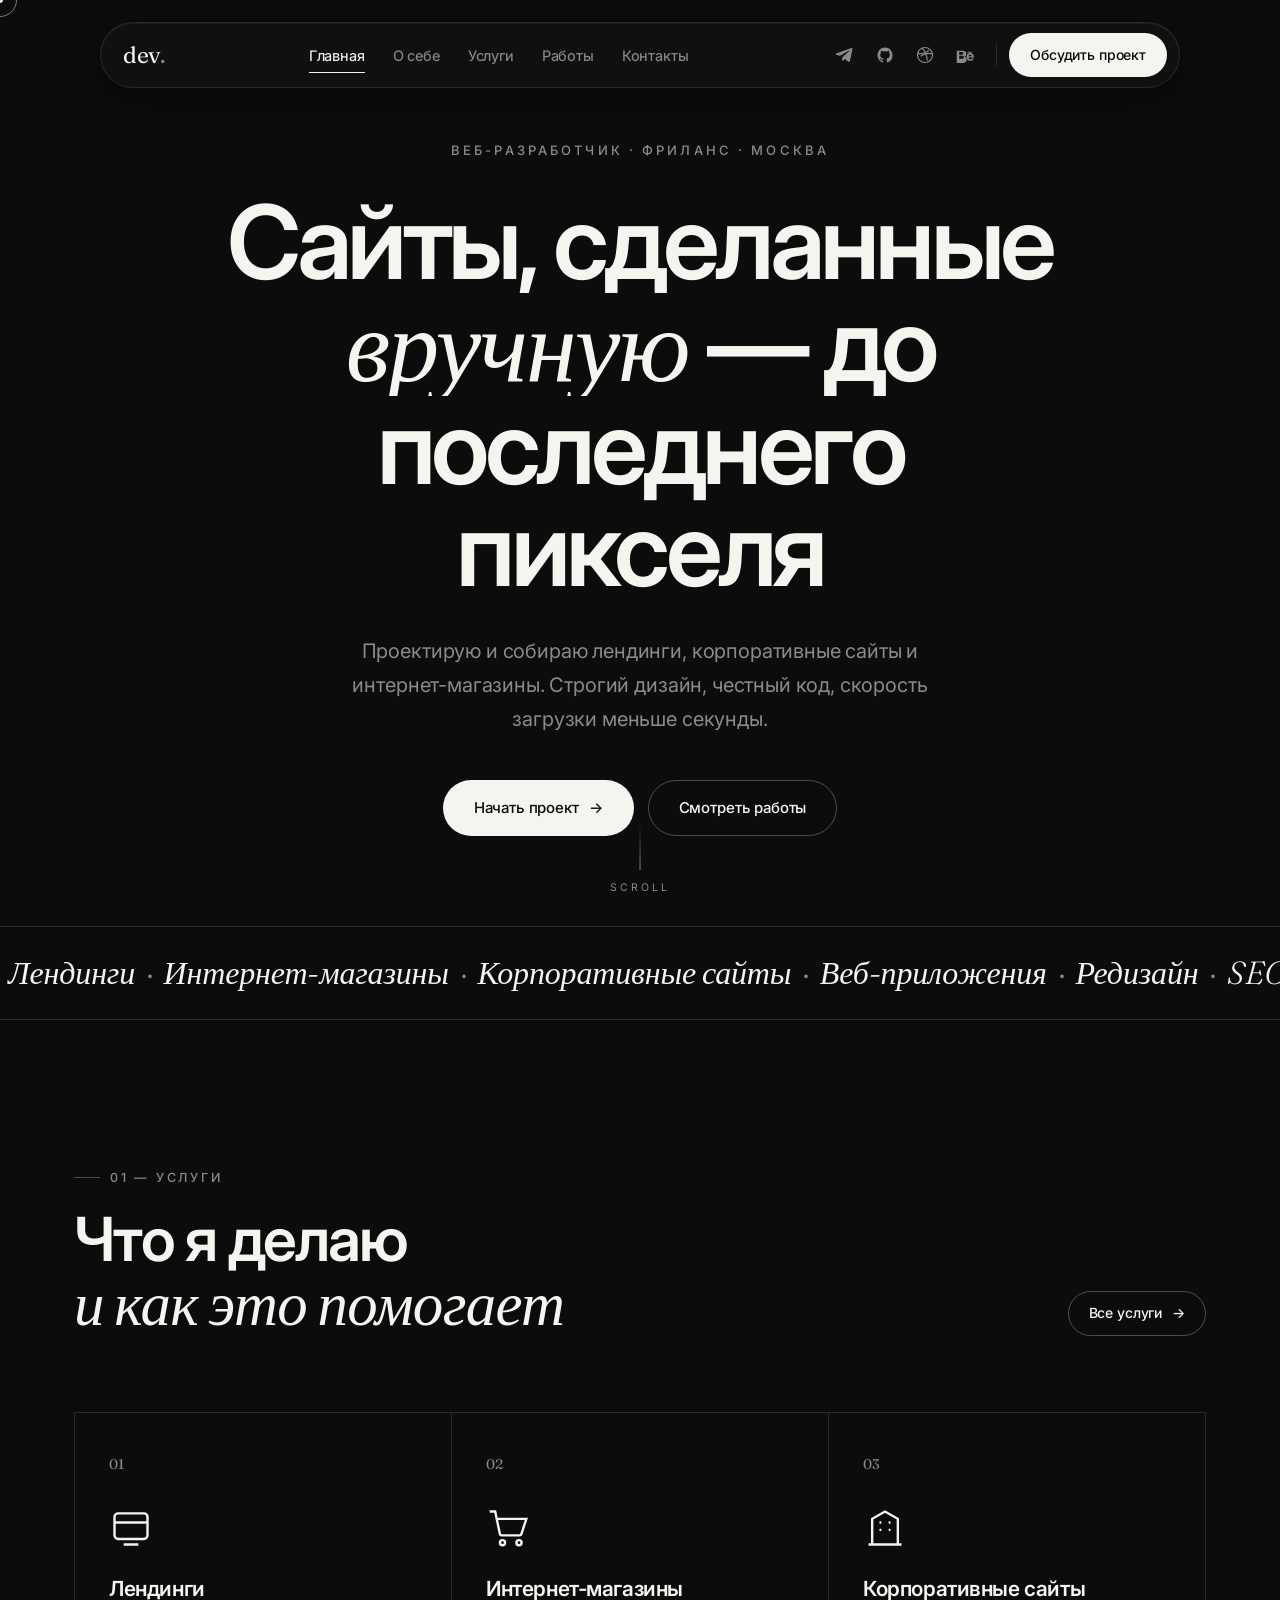
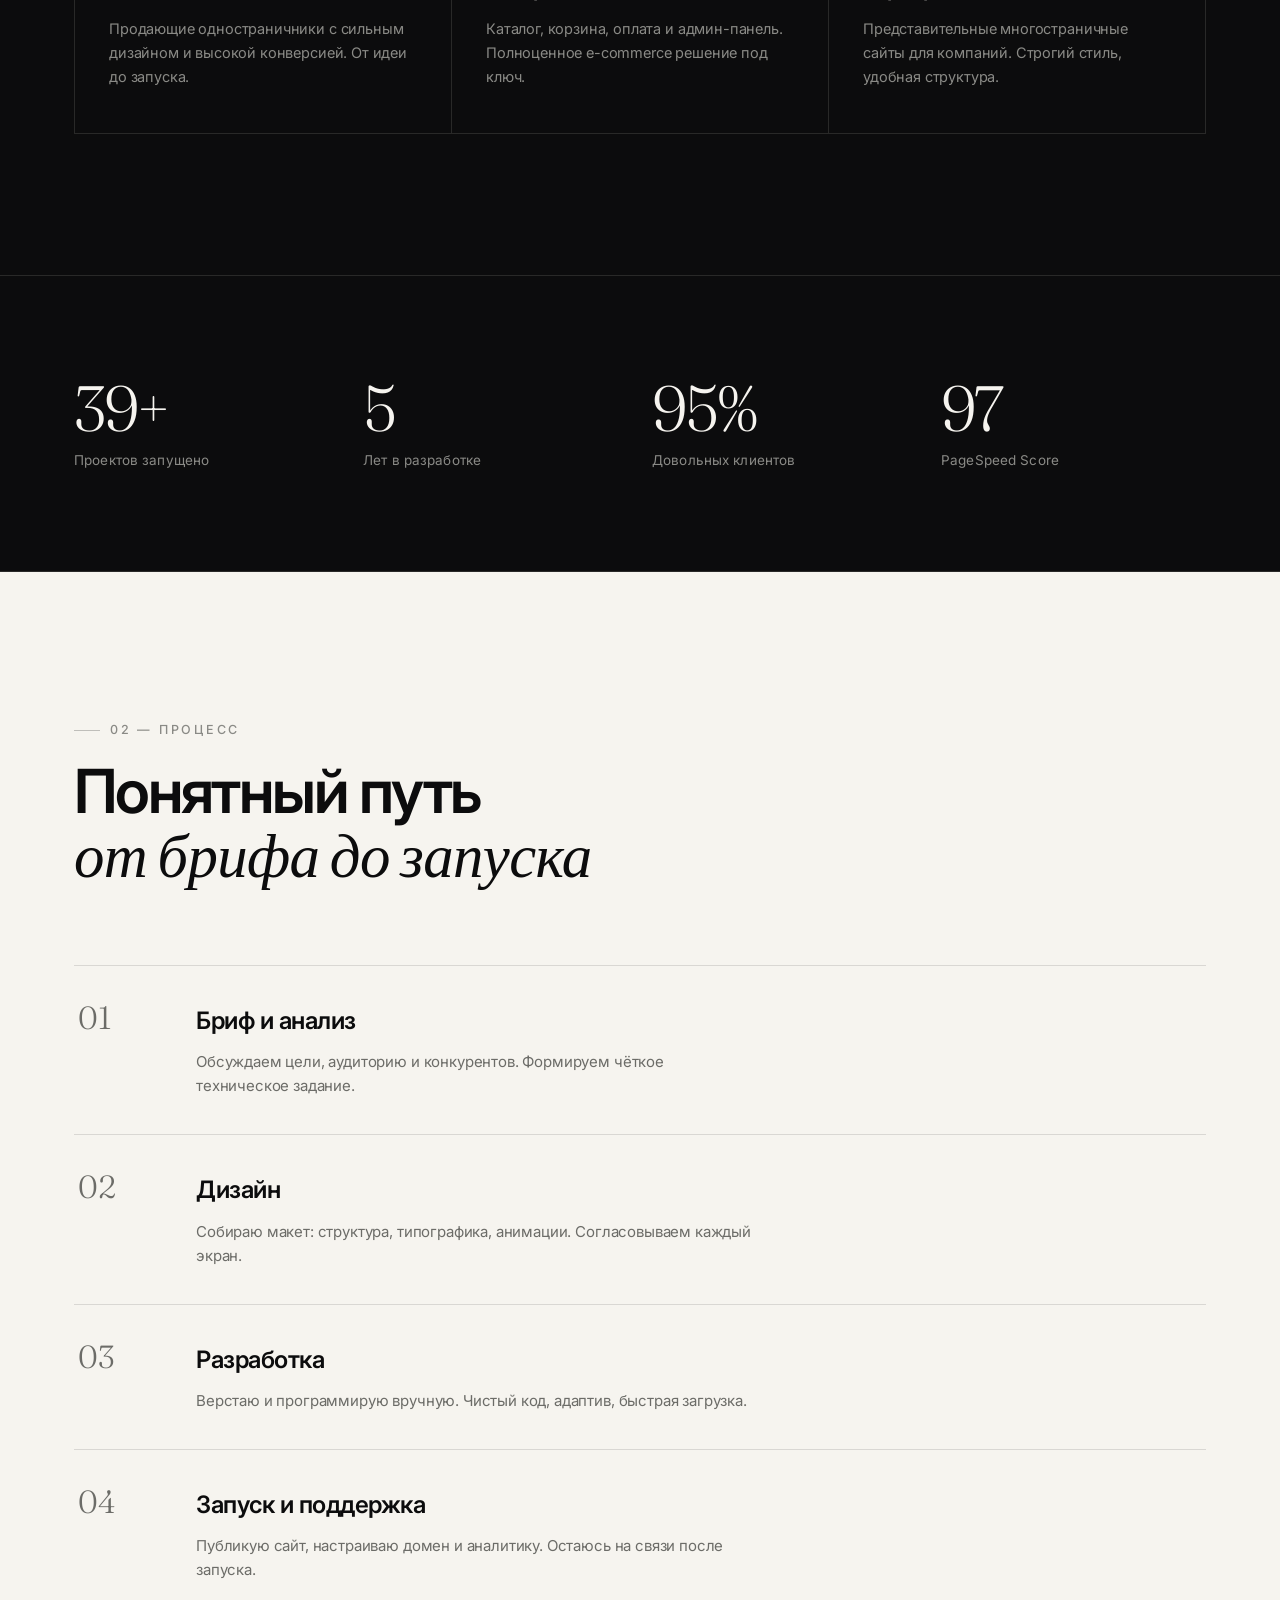
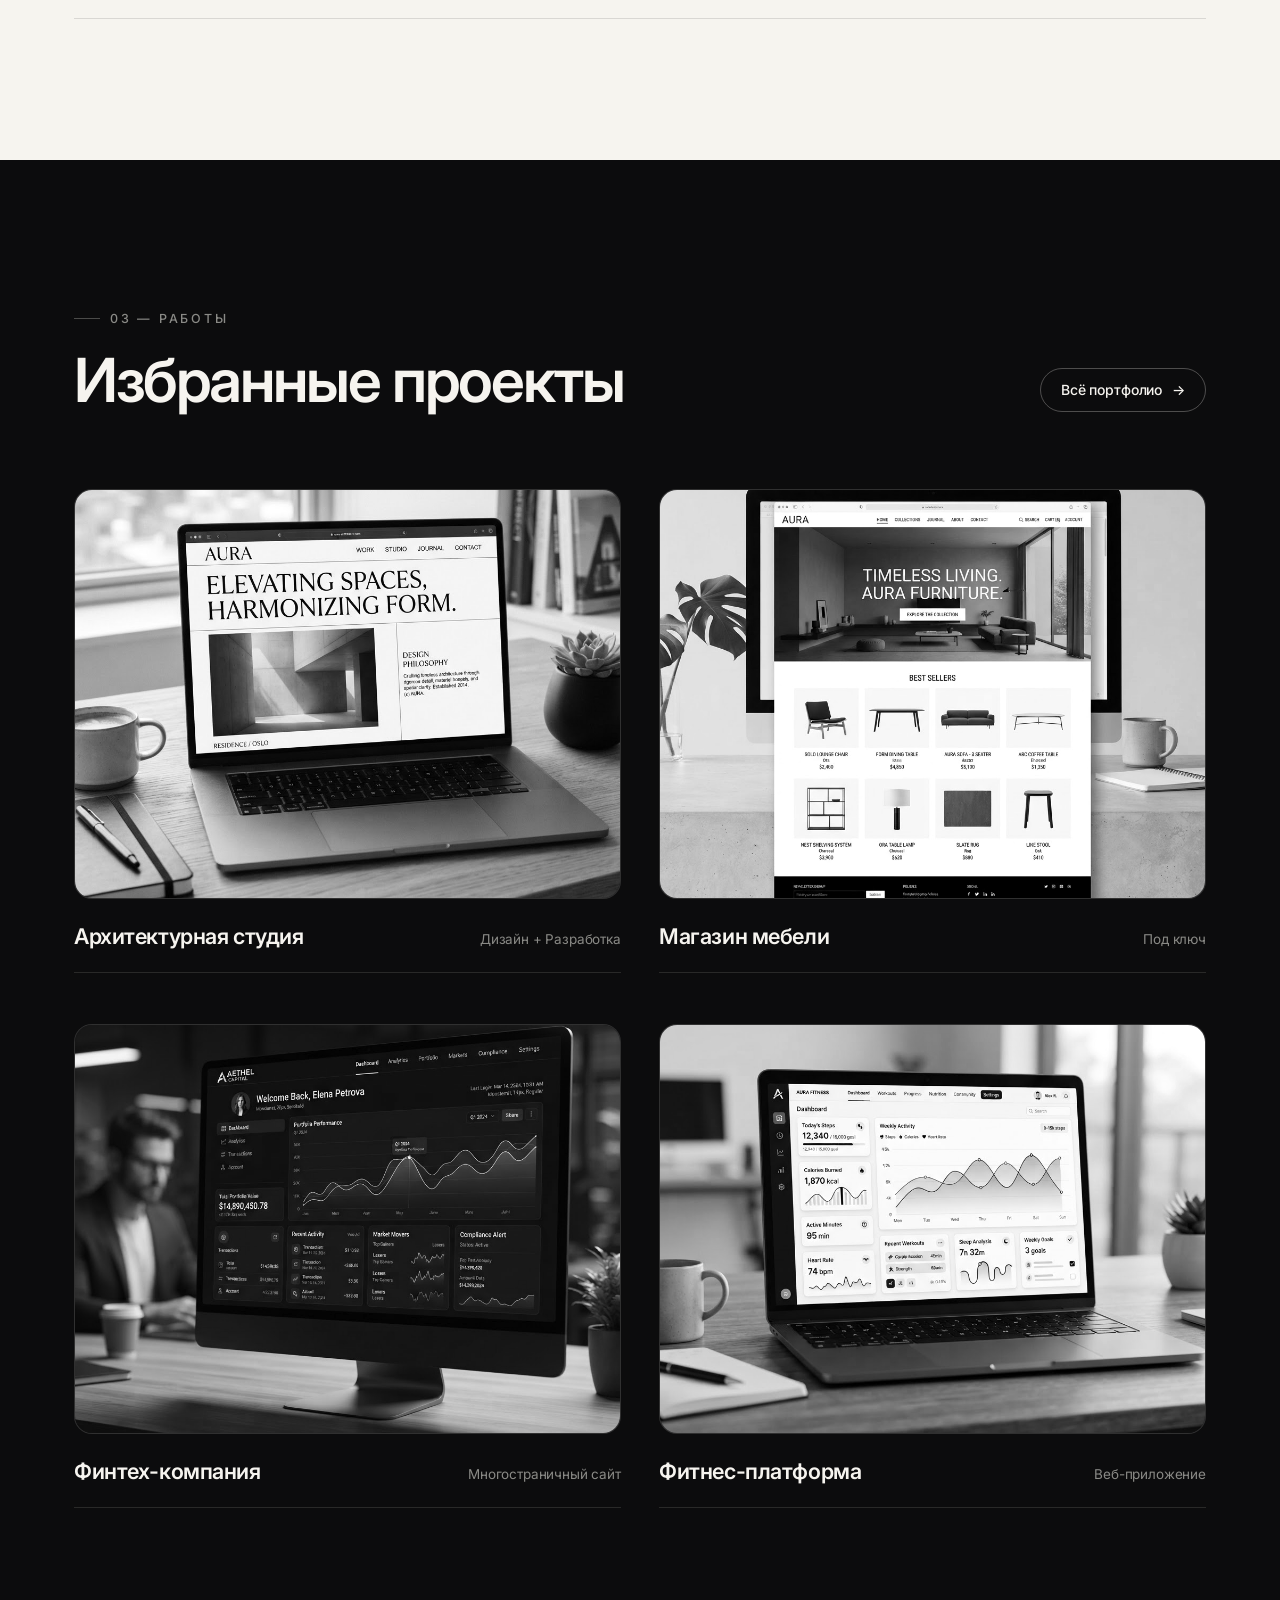
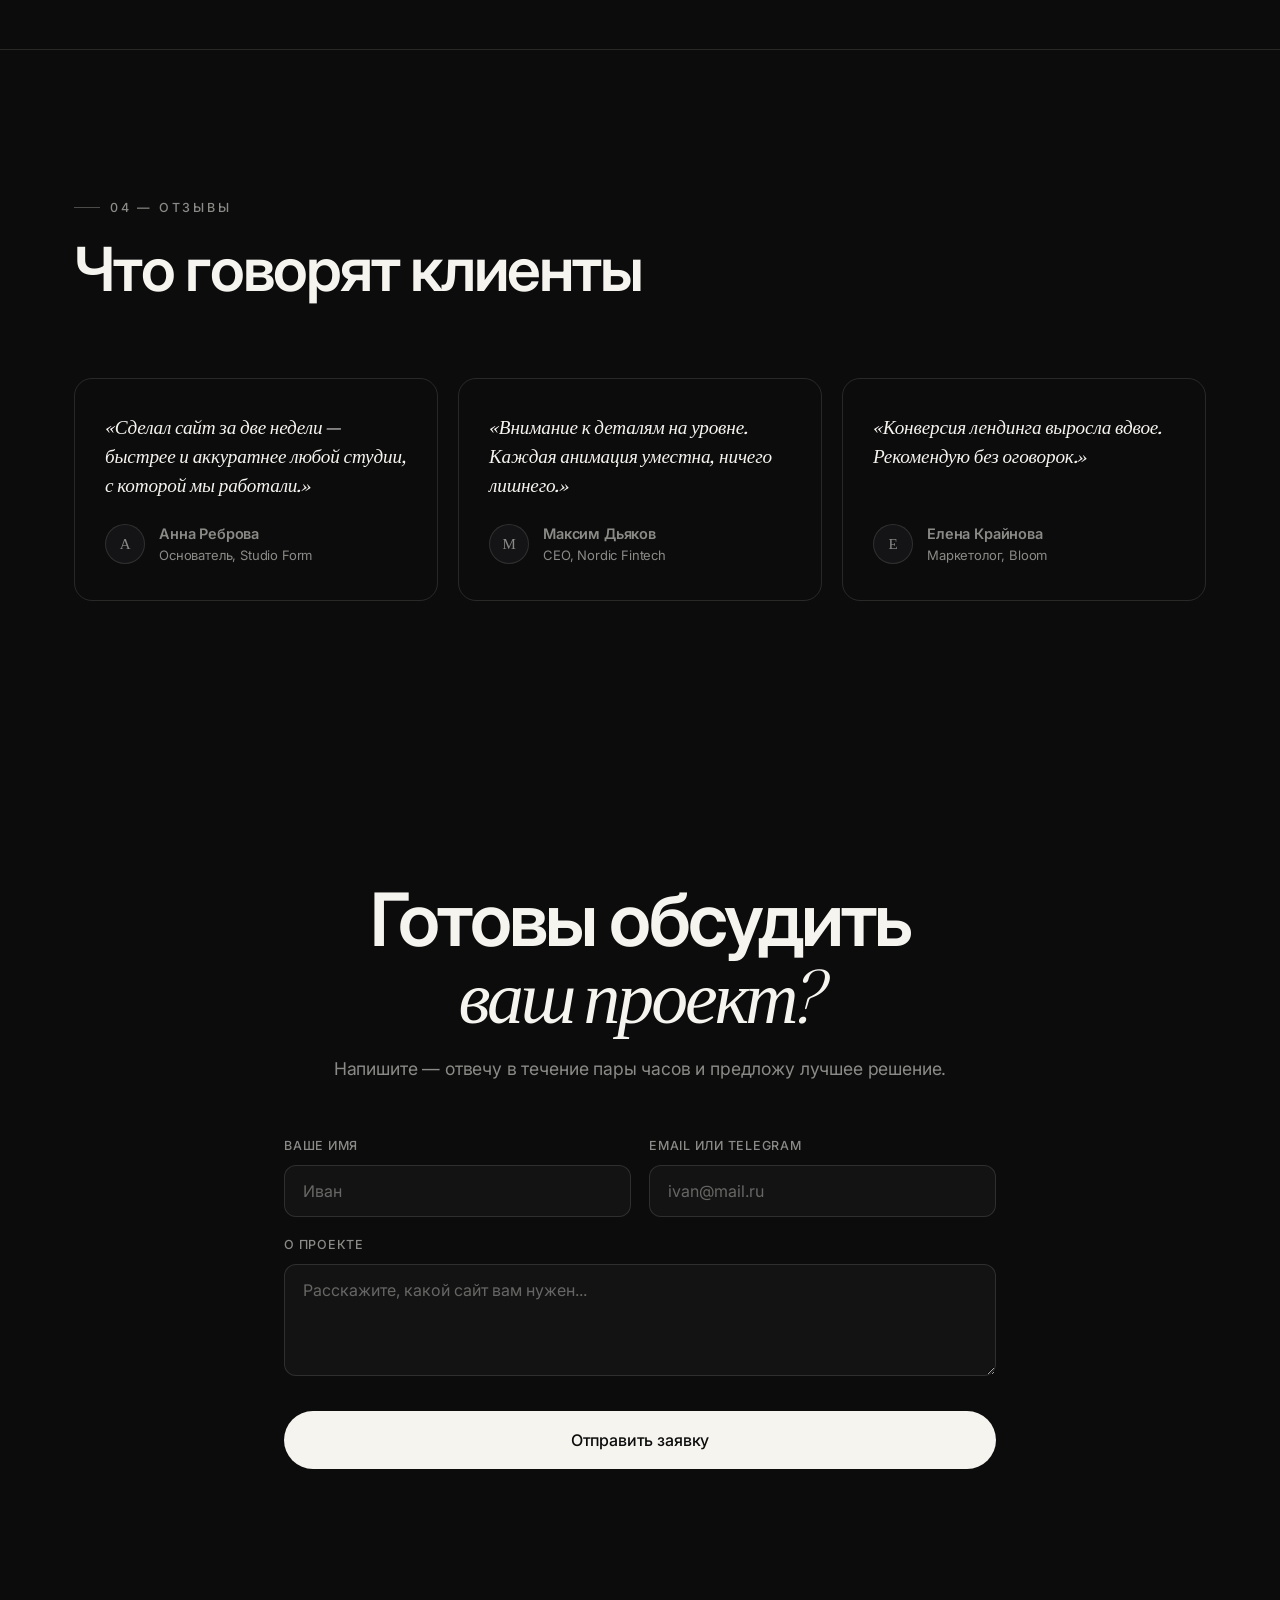
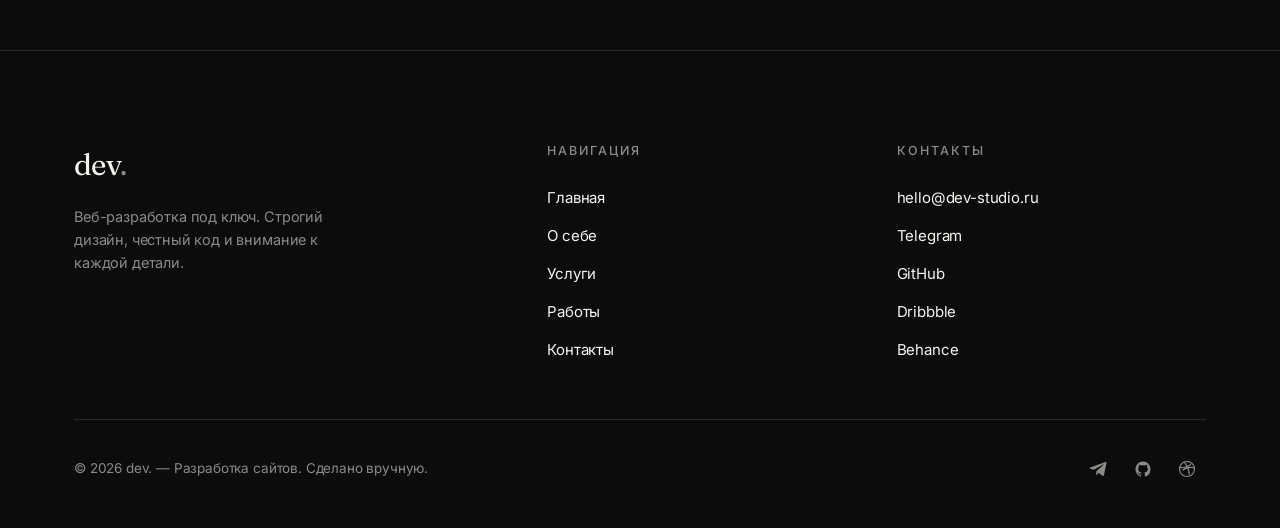
==== commit 6d64b4df: "feat: add new about page with detailed developer bio and skills stack Co-authored-by: Punelittley <1" ====
--- a/index.html
+++ b/index.html
@@ -1,398 +1,354 @@
 <!DOCTYPE html>
-<html lang="ru" data-theme="dark">
+<html lang="ru">
 <head>
   <meta charset="UTF-8" />
   <meta name="viewport" content="width=device-width, initial-scale=1.0" />
-  <meta name="theme-color" content="#0a0d14" />
-  <title>Koma Studio — сайты для бизнеса, которые работают на результат</title>
-  <meta name="description" content="Веб-студия полного цикла. Создаём корпоративные сайты, интернет-магазины и веб-сервисы для предприятий — от стратегии и дизайна до разработки и поддержки." />
+  <title>dev. — Веб-разработка под ключ</title>
+  <meta name="description" content="Разрабатываю современные, быстрые и выразительные сайты под ключ: лендинги, корпоративные сайты и интернет-магазины. Чистый код, строгий дизайн, внимание к деталям." />
+  <meta name="theme-color" content="#0c0c0d" />
   <link rel="preconnect" href="https://fonts.googleapis.com" />
   <link rel="preconnect" href="https://fonts.gstatic.com" crossorigin />
-  <link href="https://fonts.googleapis.com/css2?family=Inter:wght@400;500;600;700&family=Manrope:wght@500;600;700;800&display=swap" rel="stylesheet" />
+  <link href="https://fonts.googleapis.com/css2?family=Fraunces:ital,opsz,wght@0,9..144,300;0,9..144,400;0,9..144,600;1,9..144,300;1,9..144,400&family=Inter:wght@400;450;500;600&display=swap" rel="stylesheet" />
   <link rel="stylesheet" href="css/style.css" />
-  <script>
-    (function () {
-      try {
-        var t = localStorage.getItem('bloom-theme');
-        if (t) document.documentElement.setAttribute('data-theme', t);
-      } catch (e) {}
-    })();
+  <script type="importmap">
+    {
+      "imports": {
+        "three": "https://cdn.jsdelivr.net/npm/three@0.170.0/build/three.module.js",
+        "three/addons/": "https://cdn.jsdelivr.net/npm/three@0.170.0/examples/jsm/"
+      }
+    }
   </script>
 </head>
 <body>
-  <canvas id="stars" aria-hidden="true"></canvas>
-
-  <!-- ============ Header ============ -->
-  <header class="site-header">
-    <div class="header-inner">
-      <a href="#top" class="brand" aria-label="Koma Studio — на главную">
-        <svg class="brand-mark" viewBox="0 0 24 24" fill="none" stroke="currentColor" stroke-width="2" stroke-linejoin="round" aria-hidden="true"><path d="M4 5h16v14H4z"/><path d="M4 9h16"/><path d="M8 5v4"/></svg>
-        Koma Studio
-      </a>
-      <nav class="main-nav" aria-label="Основная навигация">
-        <a href="#services">Услуги</a>
-        <a href="#works">Работы</a>
-        <a href="#process">Процесс</a>
-        <a href="#contact">Контакты</a>
+  <!-- Loader -->
+  <div class="loader" id="loader" aria-hidden="true">
+    <div class="loader-mark"><span>d</span><span>e</span><span>v</span></div>
+  </div>
+
+  <!-- Custom cursor -->
+  <div class="cursor" id="cursor" aria-hidden="true"></div>
+  <div class="cursor-follower" id="cursorFollower" aria-hidden="true"></div>
+
+  <!-- ============ Rounded static pill header ============ -->
+  <header class="nav" id="nav">
+    <div class="nav-inner">
+      <a href="index.html" class="nav-logo" aria-label="На главную">dev<span class="accent-dot">.</span></a>
+      <nav class="nav-links" aria-label="Основная навигация">
+        <a href="index.html" aria-current="page">Главная</a>
+        <a href="about.html">О себе</a>
+        <a href="services.html">Услуги</a>
+        <a href="portfolio.html">Работы</a>
+        <a href="contact.html">Контакты</a>
       </nav>
-      <div class="header-actions">
-        <button class="theme-toggle" id="themeToggle" aria-label="Переключить тему">
-          <svg class="i-moon" viewBox="0 0 24 24" fill="none" stroke="currentColor" stroke-width="1.8" stroke-linecap="round" stroke-linejoin="round" aria-hidden="true"><path d="M21 12.8A9 9 0 1 1 11.2 3a7 7 0 0 0 9.8 9.8Z"/></svg>
-          <svg class="i-sun" viewBox="0 0 24 24" fill="none" stroke="currentColor" stroke-width="1.8" stroke-linecap="round" stroke-linejoin="round" aria-hidden="true"><circle cx="12" cy="12" r="4.2"/><path d="M12 2v2.5M12 19.5V22M2 12h2.5M19.5 12H22M4.9 4.9l1.8 1.8M17.3 17.3l1.8 1.8M19.1 4.9l-1.8 1.8M6.7 17.3l-1.8 1.8"/></svg>
-        </button>
-        <a href="#contact" class="btn btn-dark btn-sm header-cta">Обсудить проект</a>
-        <button class="header-burger" id="burger" aria-label="Открыть меню" aria-expanded="false">
-          <span></span><span></span>
-        </button>
-      </div>
+      <div class="nav-right">
+        <div class="social-row">
+          <a href="https://t.me/" class="social-ico" target="_blank" rel="noopener" aria-label="Telegram">
+            <svg viewBox="0 0 24 24" fill="currentColor" aria-hidden="true"><path d="M21.94 4.3 18.6 20.1c-.25 1.11-.91 1.38-1.85.86l-5.1-3.76-2.46 2.37c-.27.27-.5.5-1.02.5l.36-5.2 9.46-8.55c.41-.36-.09-.57-.64-.2L5.11 13.14l-5.03-1.57c-1.09-.34-1.11-1.09.23-1.62L20.53 2.6c.91-.34 1.71.2 1.41 1.7Z"/></svg>
+          </a>
+          <a href="https://github.com/" class="social-ico" target="_blank" rel="noopener" aria-label="GitHub">
+            <svg viewBox="0 0 24 24" fill="currentColor" aria-hidden="true"><path d="M12 2C6.48 2 2 6.58 2 12.25c0 4.53 2.87 8.37 6.84 9.73.5.1.68-.22.68-.49l-.01-1.72c-2.78.62-3.37-1.37-3.37-1.37-.46-1.18-1.11-1.5-1.11-1.5-.91-.64.07-.62.07-.62 1 .07 1.53 1.06 1.53 1.06.89 1.57 2.34 1.12 2.91.85.09-.66.35-1.12.63-1.38-2.22-.26-4.56-1.14-4.56-5.06 0-1.12.39-2.03 1.03-2.75-.1-.26-.45-1.3.1-2.72 0 0 .84-.28 2.75 1.05a9.35 9.35 0 0 1 5 0c1.91-1.33 2.75-1.05 2.75-1.05.55 1.42.2 2.46.1 2.72.64.72 1.03 1.63 1.03 2.75 0 3.93-2.34 4.79-4.57 5.05.36.32.68.94.68 1.9l-.01 2.82c0 .27.18.6.69.49A10.02 10.02 0 0 0 22 12.25C22 6.58 17.52 2 12 2Z"/></svg>
+          </a>
+          <a href="https://dribbble.com/" class="social-ico" target="_blank" rel="noopener" aria-label="Dribbble">
+            <svg viewBox="0 0 24 24" fill="none" stroke="currentColor" stroke-width="1.6" aria-hidden="true"><circle cx="12" cy="12" r="10"/><path d="M8.5 2.9c4 4.5 6 9.6 6.6 16.4M21.7 10.3c-6.5-1-12 .4-15.6 3.4M2.4 10.2c5.9.3 11.2-1 15-4.7"/></svg>
+          </a>
+          <a href="https://behance.net/" class="social-ico" target="_blank" rel="noopener" aria-label="Behance">
+            <svg viewBox="0 0 24 24" fill="currentColor" aria-hidden="true"><path d="M8.3 6.3c.9 0 1.7.08 2.4.24.7.16 1.3.42 1.7.77.5.35.8.8 1.05 1.36.24.55.36 1.23.36 2.02 0 .92-.2 1.68-.63 2.3-.42.6-1.05 1.1-1.9 1.5.94.28 1.65.75 2.12 1.42.47.67.7 1.48.7 2.42 0 .77-.15 1.43-.44 1.98-.29.55-.7 1-1.2 1.34-.5.35-1.08.6-1.72.76-.64.16-1.3.24-1.97.24H1V6.3h7.3ZM7.9 11.5c.56 0 1.02-.13 1.38-.4.36-.27.53-.7.53-1.3 0-.34-.06-.62-.18-.83a1.3 1.3 0 0 0-.5-.5 2 2 0 0 0-.72-.25 5 5 0 0 0-.85-.07H4.3v3.35h3.6Zm.2 5.6c.32 0 .62-.03.9-.1.28-.06.53-.17.74-.32.2-.15.37-.35.5-.6.12-.26.18-.58.18-.97 0-.76-.21-1.3-.64-1.63-.43-.32-1-.48-1.7-.48H4.3v4.1h3.8ZM17.5 17.2c.4.38.96.57 1.7.57.53 0 .98-.13 1.37-.4.38-.26.62-.54.7-.83h2.36c-.38 1.17-.96 2-1.74 2.5-.78.5-1.72.75-2.83.75-.77 0-1.46-.12-2.08-.37a4.3 4.3 0 0 1-1.57-1.05 4.6 4.6 0 0 1-1-1.63 6.1 6.1 0 0 1-.35-2.1c0-.75.12-1.44.36-2.08a4.86 4.86 0 0 1 2.6-2.74 5.1 5.1 0 0 1 2.05-.4c.85 0 1.6.17 2.24.5.63.32 1.15.77 1.55 1.32.4.56.7 1.2.87 1.9.17.72.23 1.47.18 2.25h-7.02c0 .8.27 1.45.68 1.84Zm2.96-4.98c-.32-.35-.83-.53-1.5-.53-.44 0-.8.08-1.1.23-.28.15-.5.33-.68.55-.17.2-.29.43-.35.66-.07.24-.1.44-.12.63h4.35c-.06-.68-.28-1.2-.6-1.57ZM15.4 7.68h5.44V9h-5.44V7.68Z"/></svg>
+          </a>
+        </div>
+        <div class="nav-divider" aria-hidden="true"></div>
+        <a href="contact.html" class="btn btn-small btn-light nav-cta">Обсудить проект</a>
+      </div>
+      <button class="nav-burger" id="burger" aria-label="Открыть меню" aria-expanded="false">
+        <span></span><span></span>
+      </button>
     </div>
   </header>
 
+  <!-- Mobile menu -->
   <div class="mobile-menu" id="mobileMenu" aria-hidden="true">
     <nav aria-label="Мобильная навигация">
-      <a href="#services">Услуги</a>
-      <a href="#works">Работы</a>
-      <a href="#process">Процесс</a>
-      <a href="#contact">Контакты</a>
+      <a href="index.html">Главная</a>
+      <a href="about.html">О себе</a>
+      <a href="services.html">Услуги</a>
+      <a href="portfolio.html">Работы</a>
+      <a href="contact.html">Контакты</a>
     </nav>
+    <div class="mobile-social">
+      <a href="https://t.me/" class="social-ico" target="_blank" rel="noopener" aria-label="Telegram"><svg viewBox="0 0 24 24" fill="currentColor" aria-hidden="true"><path d="M21.94 4.3 18.6 20.1c-.25 1.11-.91 1.38-1.85.86l-5.1-3.76-2.46 2.37c-.27.27-.5.5-1.02.5l.36-5.2 9.46-8.55c.41-.36-.09-.57-.64-.2L5.11 13.14l-5.03-1.57c-1.09-.34-1.11-1.09.23-1.62L20.53 2.6c.91-.34 1.71.2 1.41 1.7Z"/></svg></a>
+      <a href="https://github.com/" class="social-ico" target="_blank" rel="noopener" aria-label="GitHub"><svg viewBox="0 0 24 24" fill="currentColor" aria-hidden="true"><path d="M12 2C6.48 2 2 6.58 2 12.25c0 4.53 2.87 8.37 6.84 9.73.5.1.68-.22.68-.49l-.01-1.72c-2.78.62-3.37-1.37-3.37-1.37-.46-1.18-1.11-1.5-1.11-1.5-.91-.64.07-.62.07-.62 1 .07 1.53 1.06 1.53 1.06.89 1.57 2.34 1.12 2.91.85.09-.66.35-1.12.63-1.38-2.22-.26-4.56-1.14-4.56-5.06 0-1.12.39-2.03 1.03-2.75-.1-.26-.45-1.3.1-2.72 0 0 .84-.28 2.75 1.05a9.35 9.35 0 0 1 5 0c1.91-1.33 2.75-1.05 2.75-1.05.55 1.42.2 2.46.1 2.72.64.72 1.03 1.63 1.03 2.75 0 3.93-2.34 4.79-4.57 5.05.36.32.68.94.68 1.9l-.01 2.82c0 .27.18.6.69.49A10.02 10.02 0 0 0 22 12.25C22 6.58 17.52 2 12 2Z"/></svg></a>
+      <a href="https://dribbble.com/" class="social-ico" target="_blank" rel="noopener" aria-label="Dribbble"><svg viewBox="0 0 24 24" fill="none" stroke="currentColor" stroke-width="1.6" aria-hidden="true"><circle cx="12" cy="12" r="10"/><path d="M8.5 2.9c4 4.5 6 9.6 6.6 16.4M21.7 10.3c-6.5-1-12 .4-15.6 3.4M2.4 10.2c5.9.3 11.2-1 15-4.7"/></svg></a>
+    </div>
   </div>
 
-  <div class="shell" id="top">
-    <main class="page">
-      <!-- ============ Hero ============ -->
-      <section class="hero">
-        <span class="hero-orb o1" aria-hidden="true"></span>
-        <span class="hero-orb o2" aria-hidden="true"></span>
-        <span class="hero-badge reveal-scale">
-          <span class="dot" aria-hidden="true"></span>
-          Веб-студия для бизнеса
-        </span>
-        <h1 class="reveal">Создаём сайты для предприятий,<br />которые <span class="accent">работают на результат</span></h1>
-        <p class="lead reveal">Корпоративные сайты, интернет-магазины и веб-сервисы полного цикла — от стратегии и дизайна до разработки, запуска и поддержки. Строго, надёжно, в срок.</p>
-        <div class="hero-actions reveal">
-          <a href="#works" class="btn btn-dark">Смотреть работы</a>
-          <a href="#contact" class="btn btn-light">Обсудить проект</a>
-        </div>
-        <div class="hero-metrics reveal">
-          <div class="hero-metric"><div class="m-num"><span data-count="80" data-suffix="+">0</span></div><div class="m-lbl">проектов сдано</div></div>
-          <div class="hero-metric"><div class="m-num"><span data-count="7" data-suffix=" лет">0</span></div><div class="m-lbl">на рынке</div></div>
-          <div class="hero-metric"><div class="m-num"><span data-count="40" data-suffix="+">0</span></div><div class="m-lbl">компаний-клиентов</div></div>
-        </div>
-        <img class="hero-img reveal-scale" data-parallax src="images/hero-studio.png" alt="Ноутбук и смартфон с примерами корпоративных сайтов" />
-      </section>
-
-      <!-- ============ Marquee clients ============ -->
-      <section class="section" style="padding-block:clamp(40px,5vw,64px)">
-        <div class="marquee reveal">
-          <span class="marquee-label">Нам доверяют компании из разных отраслей</span>
-          <div class="marquee-track">
-            <span>ТрансЛогистик</span><span>СтальПром</span><span>ГрадСтрой</span><span>МедЦентр Плюс</span><span>Финправо</span><span>ТехМаркет</span><span>АгроХолдинг</span>
-            <span>ТрансЛогистик</span><span>СтальПром</span><span>ГрадСтрой</span><span>МедЦентр Плюс</span><span>Финправо</span><span>ТехМаркет</span><span>АгроХолдинг</span>
-          </div>
-        </div>
-      </section>
-
-      <!-- ============ Intro (split) ============ -->
-      <section class="section" id="about" style="padding-top:0">
-        <div class="split">
-          <div class="reveal-left">
-            <p class="eyebrow">О студии</p>
-            <h2 class="h2">Сайт как рабочий<br />инструмент бизнеса</h2>
-            <a href="#services" class="btn btn-dark btn-sm" style="margin-top:24px">Что мы делаем</a>
-          </div>
-          <p class="split lead-copy reveal-right" style="display:block">Мы проектируем и разрабатываем сайты, которые <b>приводят клиентов и упрощают процессы</b> — с продуманной структурой, чистым кодом и вниманием к деталям. Без шаблонов и лишнего.</p>
-        </div>
-      </section>
-
-      <!-- ============ Services ============ -->
-      <section class="section" id="services" style="padding-top:0">
+  <main>
+    <!-- ============ HERO ============ -->
+    <section class="hero" id="hero">
+      <canvas id="hero-canvas" aria-hidden="true"></canvas>
+      <div class="hero-content">
+        <p class="hero-eyebrow reveal-line"><span>Веб-разработчик · Фриланс · Москва</span></p>
+        <h1 class="hero-title">
+          <span class="reveal-line"><span>Сайты, сделанные</span></span>
+          <span class="reveal-line"><span><em>вручную</em> — до</span></span>
+          <span class="reveal-line"><span>последнего пикселя</span></span>
+        </h1>
+        <p class="hero-sub reveal-line"><span>Проектирую и собираю лендинги, корпоративные сайты и интернет-магазины. Строгий дизайн, честный код, скорость загрузки меньше секунды.</span></p>
+        <div class="hero-actions reveal-line">
+          <span>
+            <a href="contact.html" class="btn btn-light">Начать проект <span class="arrow" aria-hidden="true">→</span></a>
+            <a href="portfolio.html" class="btn btn-ghost">Смотреть работы</a>
+          </span>
+        </div>
+      </div>
+      <div class="hero-scroll" aria-hidden="true">
+        <div class="hero-scroll-line"></div>
+        <span>scroll</span>
+      </div>
+    </section>
+
+    <!-- ============ MARQUEE ============ -->
+    <div class="marquee" aria-hidden="true">
+      <div class="marquee-track">
+        <span>Лендинги<span class="dot"> · </span>Интернет-магазины<span class="dot"> · </span>Корпоративные сайты<span class="dot"> · </span>Веб-приложения<span class="dot"> · </span>Редизайн<span class="dot"> · </span>SEO<span class="dot"> · </span></span>
+        <span>Лендинги<span class="dot"> · </span>Интернет-магазины<span class="dot"> · </span>Корпоративные сайты<span class="dot"> · </span>Веб-приложения<span class="dot"> · </span>Редизайн<span class="dot"> · </span>SEO<span class="dot"> · </span></span>
+      </div>
+    </div>
+
+    <!-- ============ SERVICES (preview) ============ -->
+    <section class="section section-dark" id="services">
+      <div class="container">
         <div class="section-head">
-          <p class="eyebrow">Услуги</p>
-          <h2 class="h2">Что мы создаём</h2>
-          <p class="section-lead">Полный цикл веб-разработки под задачи предприятия — от первого экрана до интеграций с вашими системами.</p>
-        </div>
-        <div class="services">
-          <article class="service-card reveal">
-            <span class="service-num">01</span>
-            <div class="service-icon"><svg viewBox="0 0 24 24" fill="none" stroke="currentColor" stroke-width="1.8" stroke-linecap="round" stroke-linejoin="round"><rect x="3" y="4" width="18" height="14" rx="2"/><path d="M3 8h18M7 4v4"/></svg></div>
+          <div class="section-head-text">
+            <p class="section-label fade-up">01 — Услуги</p>
+            <h2 class="section-title fade-up">Что я делаю<br /><em>и как это помогает</em></h2>
+          </div>
+          <a href="services.html" class="btn btn-ghost btn-small fade-up">Все услуги <span class="arrow" aria-hidden="true">→</span></a>
+        </div>
+        <div class="services-grid">
+          <article class="svc fade-up">
+            <div class="svc-num">01</div>
+            <div class="svc-ico" aria-hidden="true"><svg viewBox="0 0 24 24" fill="none" stroke="currentColor" stroke-width="1.3"><rect x="3" y="4" width="18" height="14" rx="2"/><path d="M3 9h18M8 21h8"/></svg></div>
+            <h3>Лендинги</h3>
+            <p>Продающие одностраничники с сильным дизайном и высокой конверсией. От идеи до запуска.</p>
+            <div class="svc-line" aria-hidden="true"></div>
+          </article>
+          <article class="svc fade-up">
+            <div class="svc-num">02</div>
+            <div class="svc-ico" aria-hidden="true"><svg viewBox="0 0 24 24" fill="none" stroke="currentColor" stroke-width="1.3"><circle cx="9" cy="20" r="1.4"/><circle cx="18" cy="20" r="1.4"/><path d="M2 3h3l2.6 12.4a1 1 0 0 0 1 .6h9.7a1 1 0 0 0 1-.7L22 7H6"/></svg></div>
+            <h3>Интернет-магазины</h3>
+            <p>Каталог, корзина, оплата и админ-панель. Полноценное e-commerce решение под ключ.</p>
+            <div class="svc-line" aria-hidden="true"></div>
+          </article>
+          <article class="svc fade-up">
+            <div class="svc-num">03</div>
+            <div class="svc-ico" aria-hidden="true"><svg viewBox="0 0 24 24" fill="none" stroke="currentColor" stroke-width="1.3"><path d="M3 21h18M5 21V7l7-4 7 4v14"/><path d="M9 9h1m4 0h1M9 13h1m4 0h1"/></svg></div>
             <h3>Корпоративные сайты</h3>
-            <p>Представительские сайты компаний с понятной структурой, каталогом услуг и заявками.</p>
-            <ul><li>Многостраничные</li><li>Каталоги</li><li>Формы</li></ul>
+            <p>Представительные многостраничные сайты для компаний. Строгий стиль, удобная структура.</p>
+            <div class="svc-line" aria-hidden="true"></div>
           </article>
-          <article class="service-card reveal">
-            <span class="service-num">02</span>
-            <div class="service-icon"><svg viewBox="0 0 24 24" fill="none" stroke="currentColor" stroke-width="1.8" stroke-linecap="round" stroke-linejoin="round"><circle cx="9" cy="20" r="1.4"/><circle cx="18" cy="20" r="1.4"/><path d="M2 3h3l2.4 12.5a2 2 0 0 0 2 1.5h7.7a2 2 0 0 0 2-1.6L22 7H6"/></svg></div>
-            <h3>Интернет-магазины</h3>
-            <p>Электронная коммерция с корзиной, оплатой и интеграцией с 1С и складом.</p>
-            <ul><li>B2B и B2C</li><li>Оплата</li><li>1С / CRM</li></ul>
-          </article>
-          <article class="service-card reveal">
-            <span class="service-num">03</span>
-            <div class="service-icon"><svg viewBox="0 0 24 24" fill="none" stroke="currentColor" stroke-width="1.8" stroke-linecap="round" stroke-linejoin="round"><path d="M4 4h16v12H4z"/><path d="M2 20h20"/><path d="M9 12l2 2 4-4"/></svg></div>
-            <h3>Веб-сервисы и порталы</h3>
-            <p>Личные кабинеты, дашборды и внутренние системы для автоматизации процессов.</p>
-            <ul><li>Дашборды</li><li>Кабинеты</li><li>API</li></ul>
-          </article>
-          <article class="service-card reveal">
-            <span class="service-num">04</span>
-            <div class="service-icon"><svg viewBox="0 0 24 24" fill="none" stroke="currentColor" stroke-width="1.8" stroke-linecap="round" stroke-linejoin="round"><path d="M12 2l2.4 5 5.6.8-4 4 1 5.6L12 20l-5 2.4 1-5.6-4-4 5.6-.8z"/></svg></div>
-            <h3>Лендинги</h3>
-            <p>Продающие одностраничные сайты под конкретный продукт, услугу или акцию.</p>
-            <ul><li>Быстрый запуск</li><li>A/B</li><li>Аналитика</li></ul>
-          </article>
-          <article class="service-card reveal">
-            <span class="service-num">05</span>
-            <div class="service-icon"><svg viewBox="0 0 24 24" fill="none" stroke="currentColor" stroke-width="1.8" stroke-linecap="round" stroke-linejoin="round"><path d="M12 20v-6M12 14l-4 4M12 14l4 4"/><path d="M20 16a4 4 0 0 0-1.3-7.8A6 6 0 0 0 6.5 8 4.5 4.5 0 0 0 5 16"/></svg></div>
-            <h3>Редизайн и переезд</h3>
-            <p>Обновляем устаревшие сайты, ускоряем и переносим на современный стек.</p>
-            <ul><li>Аудит</li><li>Скорость</li><li>SEO</li></ul>
-          </article>
-          <article class="service-card reveal">
-            <span class="service-num">06</span>
-            <div class="service-icon"><svg viewBox="0 0 24 24" fill="none" stroke="currentColor" stroke-width="1.8" stroke-linecap="round" stroke-linejoin="round"><path d="M12 2a10 10 0 1 0 10 10"/><path d="M12 6v6l4 2"/></svg></div>
-            <h3>Поддержка и развитие</h3>
-            <p>Сопровождаем проект после запуска: правки, обновления, мониторинг и рост.</p>
-            <ul><li>SLA</li><li>Обновления</li><li>Мониторинг</li></ul>
-          </article>
-        </div>
-      </section>
-
-      <!-- ============ Portfolio ============ -->
-      <section class="section" id="works" style="padding-top:0">
+        </div>
+      </div>
+    </section>
+
+    <!-- ============ STATS ============ -->
+    <section class="section-dark stats-section">
+      <div class="container">
+        <div class="stats-grid">
+          <div class="stat fade-up">
+            <div class="stat-value" data-count="40" data-suffix="+">0</div>
+            <div class="stat-label">Проектов запущено</div>
+          </div>
+          <div class="stat fade-up">
+            <div class="stat-value" data-count="5">0</div>
+            <div class="stat-label">Лет в разработке</div>
+          </div>
+          <div class="stat fade-up">
+            <div class="stat-value" data-count="98" data-suffix="%">0</div>
+            <div class="stat-label">Довольных клиентов</div>
+          </div>
+          <div class="stat fade-up">
+            <div class="stat-value" data-count="100">0</div>
+            <div class="stat-label">PageSpeed Score</div>
+          </div>
+        </div>
+      </div>
+    </section>
+
+    <!-- ============ PROCESS ============ -->
+    <section class="section section-light" id="process">
+      <div class="container">
         <div class="section-head">
-          <p class="eyebrow">Работы</p>
-          <h2 class="h2">Примеры наших проектов</h2>
-          <p class="section-lead">Реальные сайты, которые мы создали для предприятий. Нажмите на карточку — откроется проект.</p>
-        </div>
-        <div class="portfolio-grid">
-          <a class="work reveal" href="https://example.com/translogistic" target="_blank" rel="noopener" aria-label="Открыть проект ТрансЛогистик">
-            <div class="work-media">
-              <span class="work-tag">Логистика</span>
-              <span class="work-open" aria-hidden="true"><svg viewBox="0 0 24 24" fill="none" stroke="currentColor" stroke-width="2"><path d="M7 17 17 7M8 7h9v9"/></svg></span>
-              <img src="images/work-logistics.png" alt="Сайт логистической компании ТрансЛогистик" />
-            </div>
-            <div class="work-body">
-              <h3>ТрансЛогистик</h3>
-              <p>Корпоративный сайт транспортной компании с расчётом стоимости доставки и отслеживанием грузов.</p>
-              <div class="work-meta">
-                <span>Корпоративный сайт</span>
-                <span class="url"><svg viewBox="0 0 24 24" fill="none" stroke="currentColor" stroke-width="2"><path d="M10 13a5 5 0 0 0 7 0l3-3a5 5 0 0 0-7-7l-1 1"/><path d="M14 11a5 5 0 0 0-7 0l-3 3a5 5 0 0 0 7 7l1-1"/></svg>Открыть сайт</span>
-              </div>
-            </div>
-          </a>
-
-          <a class="work reveal" href="https://example.com/stalprom" target="_blank" rel="noopener" aria-label="Открыть проект СтальПром">
-            <div class="work-media">
-              <span class="work-tag">Производство</span>
-              <span class="work-open" aria-hidden="true"><svg viewBox="0 0 24 24" fill="none" stroke="currentColor" stroke-width="2"><path d="M7 17 17 7M8 7h9v9"/></svg></span>
-              <img src="images/work-industrial.png" alt="Сайт производственного предприятия СтальПром" />
-            </div>
-            <div class="work-body">
-              <h3>СтальПром</h3>
-              <p>Сайт-каталог производителя металлоконструкций с фильтрами по продукции и заявками на расчёт.</p>
-              <div class="work-meta">
-                <span>Каталог</span>
-                <span class="url"><svg viewBox="0 0 24 24" fill="none" stroke="currentColor" stroke-width="2"><path d="M10 13a5 5 0 0 0 7 0l3-3a5 5 0 0 0-7-7l-1 1"/><path d="M14 11a5 5 0 0 0-7 0l-3 3a5 5 0 0 0 7 7l1-1"/></svg>Открыть сайт</span>
-              </div>
-            </div>
-          </a>
-
-          <a class="work reveal" href="https://example.com/gradstroy" target="_blank" rel="noopener" aria-label="Открыть проект ГрадСтрой">
-            <div class="work-media">
-              <span class="work-tag">Строительство</span>
-              <span class="work-open" aria-hidden="true"><svg viewBox="0 0 24 24" fill="none" stroke="currentColor" stroke-width="2"><path d="M7 17 17 7M8 7h9v9"/></svg></span>
-              <img src="images/work-construction.png" alt="Сайт строительной компании ГрадСтрой" />
-            </div>
-            <div class="work-body">
-              <h3>ГрадСтрой</h3>
-              <p>Сайт девелопера с портфолио объектов, галереей и формой подбора коммерческих площадей.</p>
-              <div class="work-meta">
-                <span>Корпоративный сайт</span>
-                <span class="url"><svg viewBox="0 0 24 24" fill="none" stroke="currentColor" stroke-width="2"><path d="M10 13a5 5 0 0 0 7 0l3-3a5 5 0 0 0-7-7l-1 1"/><path d="M14 11a5 5 0 0 0-7 0l-3 3a5 5 0 0 0 7 7l1-1"/></svg>Открыть сайт</span>
-              </div>
-            </div>
-          </a>
-
-          <a class="work reveal" href="https://example.com/medcenter" target="_blank" rel="noopener" aria-label="Открыть проект МедЦентр Плюс">
-            <div class="work-media">
-              <span class="work-tag">Медицина</span>
-              <span class="work-open" aria-hidden="true"><svg viewBox="0 0 24 24" fill="none" stroke="currentColor" stroke-width="2"><path d="M7 17 17 7M8 7h9v9"/></svg></span>
-              <img src="images/work-medical.png" alt="Сайт медицинской клиники МедЦентр Плюс" />
-            </div>
-            <div class="work-body">
-              <h3>МедЦентр Плюс</h3>
-              <p>Сайт клиники с онлайн-записью, расписанием врачей и разделом услуг с ценами.</p>
-              <div class="work-meta">
-                <span>Сайт + запись</span>
-                <span class="url"><svg viewBox="0 0 24 24" fill="none" stroke="currentColor" stroke-width="2"><path d="M10 13a5 5 0 0 0 7 0l3-3a5 5 0 0 0-7-7l-1 1"/><path d="M14 11a5 5 0 0 0-7 0l-3 3a5 5 0 0 0 7 7l1-1"/></svg>Открыть сайт</span>
-              </div>
-            </div>
-          </a>
-
-          <a class="work reveal" href="https://example.com/finpravo" target="_blank" rel="noopener" aria-label="Открыть проект Финправо">
-            <div class="work-media">
-              <span class="work-tag">Финансы и право</span>
-              <span class="work-open" aria-hidden="true"><svg viewBox="0 0 24 24" fill="none" stroke="currentColor" stroke-width="2"><path d="M7 17 17 7M8 7h9v9"/></svg></span>
-              <img src="images/work-finance.png" alt="Сайт финансово-юридической компании Финправо" />
-            </div>
-            <div class="work-body">
-              <h3>Финправо</h3>
-              <p>Представительский сайт B2B-консалтинга с описанием услуг, кейсами и заявкой на консультацию.</p>
-              <div class="work-meta">
-                <span>Корпоративный сайт</span>
-                <span class="url"><svg viewBox="0 0 24 24" fill="none" stroke="currentColor" stroke-width="2"><path d="M10 13a5 5 0 0 0 7 0l3-3a5 5 0 0 0-7-7l-1 1"/><path d="M14 11a5 5 0 0 0-7 0l-3 3a5 5 0 0 0 7 7l1-1"/></svg>Открыть сайт</span>
-              </div>
-            </div>
-          </a>
-
-          <a class="work reveal" href="https://example.com/tehmarket" target="_blank" rel="noopener" aria-label="Открыть проект ТехМаркет">
-            <div class="work-media">
+          <div class="section-head-text">
+            <p class="section-label fade-up">02 — Процесс</p>
+            <h2 class="section-title fade-up">Понятный путь<br /><em>от брифа до запуска</em></h2>
+          </div>
+        </div>
+        <div class="process-list">
+          <div class="process-item fade-up">
+            <div class="process-num">01</div>
+            <div class="process-body">
+              <h3>Бриф и анализ</h3>
+              <p>Обсуждаем цели, аудиторию и конкурентов. Формируем чёткое техническое задание.</p>
+            </div>
+          </div>
+          <div class="process-item fade-up">
+            <div class="process-num">02</div>
+            <div class="process-body">
+              <h3>Дизайн</h3>
+              <p>Собираю макет: структура, типографика, анимации. Согласовываем каждый экран.</p>
+            </div>
+          </div>
+          <div class="process-item fade-up">
+            <div class="process-num">03</div>
+            <div class="process-body">
+              <h3>Разработка</h3>
+              <p>Верстаю и программирую вручную. Чистый код, адаптив, быстрая загрузка.</p>
+            </div>
+          </div>
+          <div class="process-item fade-up">
+            <div class="process-num">04</div>
+            <div class="process-body">
+              <h3>Запуск и поддержка</h3>
+              <p>Публикую сайт, настраиваю домен и аналитику. Остаюсь на связи после запуска.</p>
+            </div>
+          </div>
+        </div>
+      </div>
+    </section>
+
+    <!-- ============ WORK (preview) ============ -->
+    <section class="section section-dark" id="work">
+      <div class="container">
+        <div class="section-head">
+          <div class="section-head-text">
+            <p class="section-label fade-up">03 — Работы</p>
+            <h2 class="section-title fade-up">Избранные проекты</h2>
+          </div>
+          <a href="portfolio.html" class="btn btn-ghost btn-small fade-up">Всё портфолио <span class="arrow" aria-hidden="true">→</span></a>
+        </div>
+        <div class="work-grid">
+          <a href="portfolio.html" class="work-card fade-up">
+            <div class="work-image">
+              <span class="work-tag">Лендинг</span>
+              <img src="images/work-1.png" alt="Лендинг для архитектурной студии" loading="lazy" />
+            </div>
+            <div class="work-info"><h3>Архитектурная студия</h3><span>Дизайн + Разработка</span></div>
+          </a>
+          <a href="portfolio.html" class="work-card fade-up">
+            <div class="work-image">
               <span class="work-tag">E-commerce</span>
-              <span class="work-open" aria-hidden="true"><svg viewBox="0 0 24 24" fill="none" stroke="currentColor" stroke-width="2"><path d="M7 17 17 7M8 7h9v9"/></svg></span>
-              <img src="images/work-shop.png" alt="Интернет-магазин оборудования ТехМаркет" />
-            </div>
-            <div class="work-body">
-              <h3>ТехМаркет</h3>
-              <p>B2B-магазин промышленного оборудования с личным кабинетом, оптовыми ценами и интеграцией с 1С.</p>
-              <div class="work-meta">
-                <span>Интернет-магазин</span>
-                <span class="url"><svg viewBox="0 0 24 24" fill="none" stroke="currentColor" stroke-width="2"><path d="M10 13a5 5 0 0 0 7 0l3-3a5 5 0 0 0-7-7l-1 1"/><path d="M14 11a5 5 0 0 0-7 0l-3 3a5 5 0 0 0 7 7l1-1"/></svg>Открыть сайт</span>
-              </div>
-            </div>
-          </a>
-        </div>
-      </section>
-
-      <!-- ============ Process ============ -->
-      <section class="section" id="process">
-        <div class="section-head center">
-          <p class="eyebrow">Процесс</p>
-          <h2 class="h2">Как мы работаем</h2>
-          <p class="section-lead">Прозрачный процесс с фиксированными этапами и результатом на каждом шаге.</p>
-        </div>
-        <div class="steps">
-          <div class="step reveal">
-            <div class="step-node">1</div>
-            <h3>Бриф и анализ</h3>
-            <p>Погружаемся в задачу, изучаем нишу и конкурентов, формируем структуру.</p>
-          </div>
-          <div class="step reveal">
-            <div class="step-node">2</div>
-            <h3>Дизайн</h3>
-            <p>Проектируем прототип и создаём фирменный дизайн под ваш бренд.</p>
-          </div>
-          <div class="step reveal">
-            <div class="step-node">3</div>
-            <h3>Разработка</h3>
-            <p>Верстаем, программируем и подключаем нужные интеграции и системы.</p>
-          </div>
-          <div class="step reveal">
-            <div class="step-node">4</div>
-            <h3>Запуск и рост</h3>
-            <p>Публикуем, обучаем вашу команду и сопровождаем проект после запуска.</p>
-          </div>
-        </div>
-      </section>
-
-      <!-- ============ Stats ============ -->
-      <section class="section" style="padding-top:0">
-        <div class="stat-band reveal-scale">
-          <div class="stat-box"><div class="num"><span data-count="80" data-suffix="+">0</span></div><div class="lbl">Проектов запущено</div></div>
-          <div class="stat-box"><div class="num"><span data-count="7" data-suffix=" лет">0</span></div><div class="lbl">Опыт студии</div></div>
-          <div class="stat-box"><div class="num"><span data-count="98" data-suffix="%">0</span></div><div class="lbl">Сдаём в срок</div></div>
-          <div class="stat-box"><div class="num"><span data-count="40" data-suffix="+">0</span></div><div class="lbl">Довольных клиентов</div></div>
-        </div>
-      </section>
-
-      <!-- ============ Why us ============ -->
-      <section class="section" style="padding-top:0">
+              <img src="images/work-2.png" alt="Интернет-магазин минималистичной мебели" loading="lazy" />
+            </div>
+            <div class="work-info"><h3>Магазин мебели</h3><span>Под ключ</span></div>
+          </a>
+          <a href="portfolio.html" class="work-card fade-up">
+            <div class="work-image">
+              <span class="work-tag">Корпоративный</span>
+              <img src="images/work-3.png" alt="Корпоративный сайт финтех-компании" loading="lazy" />
+            </div>
+            <div class="work-info"><h3>Финтех-компания</h3><span>Многостраничный сайт</span></div>
+          </a>
+          <a href="portfolio.html" class="work-card fade-up">
+            <div class="work-image">
+              <span class="work-tag">Приложение</span>
+              <img src="images/work-4.png" alt="Веб-приложение фитнес-трекера" loading="lazy" />
+            </div>
+            <div class="work-info"><h3>Фитнес-платформа</h3><span>Веб-приложение</span></div>
+          </a>
+        </div>
+      </div>
+    </section>
+
+    <!-- ============ TESTIMONIALS ============ -->
+    <section class="section section-dark" id="reviews" style="border-top:1px solid var(--line)">
+      <div class="container">
         <div class="section-head">
-          <p class="eyebrow">Почему мы</p>
-          <h2 class="h2">Строго, надёжно, по делу</h2>
-        </div>
-        <div class="why">
-          <article class="why-card reveal">
-            <div class="why-icon"><svg viewBox="0 0 24 24" fill="none" stroke="currentColor" stroke-width="1.8" stroke-linecap="round" stroke-linejoin="round"><path d="M12 2 4 5v6c0 5 3.4 8.5 8 11 4.6-2.5 8-6 8-11V5z"/><path d="M9 12l2 2 4-4"/></svg></div>
-            <h3>Договор и сроки</h3>
-            <p>Работаем официально, с ТЗ и фиксированными этапами. Вы всегда знаете, что и когда получите.</p>
-          </article>
-          <article class="why-card reveal">
-            <div class="why-icon"><svg viewBox="0 0 24 24" fill="none" stroke="currentColor" stroke-width="1.8" stroke-linecap="round" stroke-linejoin="round"><path d="M13 2 3 14h7l-1 8 10-12h-7z"/></svg></div>
-            <h3>Скорость и качество</h3>
-            <p>Чистый код, высокая производительность и внимание к деталям на каждой странице.</p>
-          </article>
-          <article class="why-card reveal">
-            <div class="why-icon"><svg viewBox="0 0 24 24" fill="none" stroke="currentColor" stroke-width="1.8" stroke-linecap="round" stroke-linejoin="round"><path d="M3 3v18h18"/><path d="M7 15l4-4 3 3 5-6"/></svg></div>
-            <h3>Результат для бизнеса</h3>
-            <p>Проектируем сайты под заявки и продажи, а не «чтобы был». Смотрим на цифры.</p>
-          </article>
-        </div>
-      </section>
-
-      <!-- ============ FAQ ============ -->
-      <section class="section" id="faq">
-        <div class="section-head center">
-          <p class="eyebrow">Вопросы</p>
-          <h2 class="h2">Частые вопросы</h2>
-        </div>
-        <div class="faq">
-          <details class="faq-item reveal" open>
-            <summary>Сколько стоит сайт?<span class="faq-icon"><svg viewBox="0 0 24 24" fill="none" stroke="currentColor" stroke-width="2"><path d="M12 5v14M5 12h14"/></svg></span></summary>
-            <div class="faq-body">Стоимость зависит от задач и объёма. Лендинг, корпоративный сайт и интернет-магазин считаются по-разному. После брифа мы присылаем прозрачную смету с этапами.</div>
-          </details>
-          <details class="faq-item reveal">
-            <summary>Сколько времени занимает разработка?<span class="faq-icon"><svg viewBox="0 0 24 24" fill="none" stroke="currentColor" stroke-width="2"><path d="M12 5v14M5 12h14"/></svg></span></summary>
-            <div class="faq-body">Лендинг — от 1–2 недель, корпоративный сайт — 3–6 недель, интернет-магазин или сервис — от 1,5 месяцев. Точные сроки фиксируем в договоре.</div>
-          </details>
-          <details class="faq-item reveal">
-            <summary>Делаете ли вы интеграции с 1С и CRM?<span class="faq-icon"><svg viewBox="0 0 24 24" fill="none" stroke="currentColor" stroke-width="2"><path d="M12 5v14M5 12h14"/></svg></span></summary>
-            <div class="faq-body">Да. Подключаем 1С, CRM, платёжные системы, telephony и другие сервисы — синхронизируем каталог, заявки и заказы с вашими системами.</div>
-          </details>
-          <details class="faq-item reveal">
-            <summary>Что после запуска?<span class="faq-icon"><svg viewBox="0 0 24 24" fill="none" stroke="currentColor" stroke-width="2"><path d="M12 5v14M5 12h14"/></svg></span></summary>
-            <div class="faq-body">Обучаем вашу команду работе с сайтом и предлагаем поддержку по SLA: правки, обновления, мониторинг и дальнейшее развитие проекта.</div>
-          </details>
-        </div>
-      </section>
-
-      <!-- ============ CTA / Contact ============ -->
-      <section class="section" id="contact" style="padding-bottom:8px">
-        <div class="cta reveal-scale">
-          <h2>Обсудим ваш проект?</h2>
-          <p>Оставьте почту — вернёмся с вопросами по задаче и предложим решение. Или напишите нам в Telegram: @kate_koma.</p>
-          <form class="newsletter" data-mock>
-            <input type="email" name="email" required placeholder="you@company.ru" aria-label="Электронная почта" />
-            <button type="submit" class="btn btn-dark">Отправить заявку</button>
-            <p class="form-note" role="status" aria-live="polite"></p>
-          </form>
-        </div>
-      </section>
-    </main>
-  </div>
-
-  <!-- ============ Footer ============ -->
+          <div class="section-head-text">
+            <p class="section-label fade-up">04 — Отзывы</p>
+            <h2 class="section-title fade-up">Что говорят клиенты</h2>
+          </div>
+        </div>
+        <div class="quote-grid">
+          <figure class="quote-card fade-up">
+            <p>«Сделал сайт за две недели — быстрее и аккуратнее любой студии, с которой мы работали.»</p>
+            <figcaption class="quote-author"><span class="dot">А</span><span><b>Анна Реброва</b><span>Основатель, Studio Form</span></span></figcaption>
+          </figure>
+          <figure class="quote-card fade-up">
+            <p>«Внимание к деталям на уровне. Каждая анимация уместна, ничего лишнего.»</p>
+            <figcaption class="quote-author"><span class="dot">М</span><span><b>Максим Дьяков</b><span>CEO, Nordic Fintech</span></span></figcaption>
+          </figure>
+          <figure class="quote-card fade-up">
+            <p>«Конверсия лендинга выросла вдвое. Рекомендую без оговорок.»</p>
+            <figcaption class="quote-author"><span class="dot">Е</span><span><b>Елена Крайнова</b><span>Маркетолог, Bloom</span></span></figcaption>
+          </figure>
+        </div>
+      </div>
+    </section>
+
+    <!-- ============ CTA / CONTACT ============ -->
+    <section class="section section-dark contact-section" id="contact">
+      <canvas id="contact-canvas" aria-hidden="true"></canvas>
+      <div class="container contact-inner">
+        <h2 class="contact-title fade-up">Готовы обсудить<br /><em>ваш проект?</em></h2>
+        <p class="contact-sub fade-up">Напишите — отвечу в течение пары часов и предложу лучшее решение.</p>
+        <form class="contact-form fade-up" id="contactForm">
+          <div class="form-row">
+            <div class="form-field">
+              <label for="name">Ваше имя</label>
+              <input type="text" id="name" name="name" placeholder="Иван" required autocomplete="name" />
+            </div>
+            <div class="form-field">
+              <label for="email">Email или Telegram</label>
+              <input type="text" id="email" name="email" placeholder="ivan@mail.ru" required />
+            </div>
+          </div>
+          <div class="form-field">
+            <label for="message">О проекте</label>
+            <textarea id="message" name="message" rows="4" placeholder="Расскажите, какой сайт вам нужен..." required></textarea>
+          </div>
+          <button type="submit" class="btn btn-light btn-large" id="submitBtn">Отправить заявку</button>
+          <p class="form-success" id="formSuccess" role="status" aria-live="polite"></p>
+        </form>
+      </div>
+    </section>
+  </main>
+
+  <!-- ============ FOOTER ============ -->
   <footer class="footer">
-    <img class="footer-arch" data-img-light="images/arch-glow.png" data-img-dark="images/arch-dark.png" src="images/arch-dark.png" alt="" aria-hidden="true" />
-    <div class="footer-inner">
-      <a href="#top" class="footer-brand">
-        <svg viewBox="0 0 24 24" fill="none" stroke="currentColor" stroke-width="2" stroke-linejoin="round" aria-hidden="true"><path d="M4 5h16v14H4z"/><path d="M4 9h16"/><path d="M8 5v4"/></svg>
-        Koma Studio
-      </a>
-      <p class="footer-tag reveal-scale">Создаём сайты для бизнеса, которые работают на результат.</p>
-      <nav class="footer-nav" aria-label="Навигация в подвале">
-        <a href="#services">Услуги</a>
-        <a href="#works">Работы</a>
-        <a href="#process">Процесс</a>
-        <a href="#contact">Контакты</a>
-      </nav>
+    <div class="container">
+      <div class="footer-top">
+        <div class="footer-brand">
+          <a href="index.html" class="nav-logo">dev<span class="accent-dot">.</span></a>
+          <p>Веб-разработка под ключ. Строгий дизайн, честный код и внимание к каждой детали.</p>
+        </div>
+        <div class="footer-col">
+          <h4>Навигация</h4>
+          <a href="index.html">Главная</a>
+          <a href="about.html">О себе</a>
+          <a href="services.html">Услуги</a>
+          <a href="portfolio.html">Работы</a>
+          <a href="contact.html">Контакты</a>
+        </div>
+        <div class="footer-col">
+          <h4>Контакты</h4>
+          <a href="mailto:hello@dev-studio.ru">hello@dev-studio.ru</a>
+          <a href="https://t.me/" target="_blank" rel="noopener">Telegram</a>
+          <a href="https://github.com/" target="_blank" rel="noopener">GitHub</a>
+          <a href="https://dribbble.com/" target="_blank" rel="noopener">Dribbble</a>
+          <a href="https://behance.net/" target="_blank" rel="noopener">Behance</a>
+        </div>
+      </div>
       <div class="footer-bottom">
-        <span>© 2026 Koma Studio. Все права защищены.</span>
-        <span>·</span>
-        <a href="https://t.me/kate_koma" target="_blank" rel="noopener">Telegram: @kate_koma</a>
+        <p>© 2026 dev. — Разработка сайтов. Сделано вручную.</p>
+        <div class="footer-social">
+          <a href="https://t.me/" class="social-ico" target="_blank" rel="noopener" aria-label="Telegram"><svg viewBox="0 0 24 24" fill="currentColor" aria-hidden="true"><path d="M21.94 4.3 18.6 20.1c-.25 1.11-.91 1.38-1.85.86l-5.1-3.76-2.46 2.37c-.27.27-.5.5-1.02.5l.36-5.2 9.46-8.55c.41-.36-.09-.57-.64-.2L5.11 13.14l-5.03-1.57c-1.09-.34-1.11-1.09.23-1.62L20.53 2.6c.91-.34 1.71.2 1.41 1.7Z"/></svg></a>
+          <a href="https://github.com/" class="social-ico" target="_blank" rel="noopener" aria-label="GitHub"><svg viewBox="0 0 24 24" fill="currentColor" aria-hidden="true"><path d="M12 2C6.48 2 2 6.58 2 12.25c0 4.53 2.87 8.37 6.84 9.73.5.1.68-.22.68-.49l-.01-1.72c-2.78.62-3.37-1.37-3.37-1.37-.46-1.18-1.11-1.5-1.11-1.5-.91-.64.07-.62.07-.62 1 .07 1.53 1.06 1.53 1.06.89 1.57 2.34 1.12 2.91.85.09-.66.35-1.12.63-1.38-2.22-.26-4.56-1.14-4.56-5.06 0-1.12.39-2.03 1.03-2.75-.1-.26-.45-1.3.1-2.72 0 0 .84-.28 2.75 1.05a9.35 9.35 0 0 1 5 0c1.91-1.33 2.75-1.05 2.75-1.05.55 1.42.2 2.46.1 2.72.64.72 1.03 1.63 1.03 2.75 0 3.93-2.34 4.79-4.57 5.05.36.32.68.94.68 1.9l-.01 2.82c0 .27.18.6.69.49A10.02 10.02 0 0 0 22 12.25C22 6.58 17.52 2 12 2Z"/></svg></a>
+          <a href="https://dribbble.com/" class="social-ico" target="_blank" rel="noopener" aria-label="Dribbble"><svg viewBox="0 0 24 24" fill="none" stroke="currentColor" stroke-width="1.6" aria-hidden="true"><circle cx="12" cy="12" r="10"/><path d="M8.5 2.9c4 4.5 6 9.6 6.6 16.4M21.7 10.3c-6.5-1-12 .4-15.6 3.4M2.4 10.2c5.9.3 11.2-1 15-4.7"/></svg></a>
+        </div>
       </div>
     </div>
   </footer>
 
+  <script type="module" src="js/scene.js"></script>
   <script src="js/main.js" defer></script>
 </body>
 </html>
--- a/css/style.css
+++ b/css/style.css
@@ -1,414 +1,1259 @@
 /* ============================================================
-   Koma Studio — веб-студия для бизнеса
-   Design system: LIGHT + DARK, strict corporate, blue accent
-   ============================================================ */
+   dev. — monochrome editorial design system
+   Hand-written stylesheet. Organised top-to-bottom:
+   tokens → base → layout → header → components → pages → media
+   ============================================================ */
+
+/* ---------- Design tokens ---------- */
 :root {
-  /* ---- DARK theme (default) ---- */
-  --bg: #0a0d14;
-  --ink: #eef1f7;
-  --ink-muted: #9aa6bd;
-  --surface: #121722;
-  --surface-2: #172032;
-  --surface-hover: #1c2740;
-  --card-line: rgba(140, 165, 220, 0.12);
-  --border: rgba(140, 165, 220, 0.10);
-  --border-strong: rgba(140, 165, 220, 0.22);
-  --accent: #4d7cfe;
-  --accent-2: #6f97ff;
-  --accent-ink: #ffffff;
-  --accent-soft: rgba(77, 124, 254, 0.14);
-  --glow: rgba(77, 124, 254, 0.32);
-  --shadow: rgba(3, 6, 15, 0.6);
-
-  /* always-dark accent cards (used in both themes) */
-  --card-dark: #10151f;
-  --card-dark-2: #18202f;
-  --card-dark-fg: #eef1f7;
-  --card-dark-muted: rgba(238, 241, 247, 0.62);
-  --card-dark-line: rgba(140, 165, 220, 0.16);
-
-  --body-bg:
-    radial-gradient(1100px 620px at 50% -8%, rgba(77, 124, 254, 0.16), transparent 66%),
-    radial-gradient(800px 640px at 100% 8%, rgba(77, 124, 254, 0.08), transparent 60%),
-    linear-gradient(180deg, #0a0d14 0%, #090c12 60%, #080a10 100%);
-  --header-bg: rgba(16, 21, 32, 0.72);
-  --star-rgb: 200, 214, 245;
-
-  --font-sans: 'Inter', -apple-system, BlinkMacSystemFont, 'Segoe UI', sans-serif;
-  --font-display: 'Manrope', var(--font-sans);
-  --ease-out: cubic-bezier(0.22, 1, 0.36, 1);
-  --container: 1440px;
-  --radius: 18px;
-  --radius-sm: 12px;
-}
-
-html[data-theme="light"] {
-  --bg: #f3f6fb;
-  --ink: #0e1626;
-  --ink-muted: #566175;
-  --surface: #ffffff;
-  --surface-2: #f1f4fa;
-  --surface-hover: #e9eef8;
-  --card-line: rgba(30, 55, 120, 0.10);
-  --border: rgba(30, 55, 120, 0.10);
-  --border-strong: rgba(30, 55, 120, 0.18);
-  --accent: #2f5fe0;
-  --accent-2: #4d7cfe;
-  --accent-ink: #ffffff;
-  --accent-soft: rgba(47, 95, 224, 0.09);
-  --glow: rgba(47, 95, 224, 0.20);
-  --shadow: rgba(30, 50, 110, 0.14);
-
-  --body-bg:
-    radial-gradient(1000px 560px at 50% -8%, rgba(77, 124, 254, 0.14), transparent 64%),
-    radial-gradient(760px 600px at 100% 6%, rgba(47, 95, 224, 0.08), transparent 60%),
-    linear-gradient(180deg, #eef2fa 0%, #f3f6fb 55%, #eef2f8 100%);
-  --header-bg: rgba(255, 255, 255, 0.78);
-  --star-rgb: 90, 120, 200;
-}
-
-*, *::before, *::after { margin: 0; padding: 0; box-sizing: border-box; }
-
-html { scroll-behavior: smooth; background: var(--bg); }
+  /* Warm-neutral monochrome palette (paper + ink) */
+  --ink:        #0c0c0d;
+  --ink-soft:   #141416;
+  --paper:      #f6f4ef;
+  --paper-dim:  #e9e6df;
+  --line:       rgba(246, 244, 239, 0.12);
+  --line-ink:   rgba(12, 12, 13, 0.12);
+  --mute:       #8a8a86;
+  --mute-ink:   #6c6c68;
+
+  --font-sans:  'Inter', -apple-system, BlinkMacSystemFont, 'Segoe UI', sans-serif;
+  --font-serif: 'Fraunces', Georgia, 'Times New Roman', serif;
+
+  --ease:       cubic-bezier(0.22, 1, 0.36, 1);
+  --ease-io:    cubic-bezier(0.65, 0, 0.35, 1);
+
+  --wrap:       1180px;
+  --gap:        clamp(16px, 2.4vw, 28px);
+  --radius:     18px;
+  --radius-lg:  26px;
+}
+
+/* ---------- Reset ---------- */
+*,
+*::before,
+*::after {
+  margin: 0;
+  padding: 0;
+  box-sizing: border-box;
+}
+
+html {
+  scroll-behavior: smooth;
+  background: var(--ink);
+  -webkit-text-size-adjust: 100%;
+}
 
 body {
   font-family: var(--font-sans);
+  background: var(--ink);
+  color: var(--paper);
+  line-height: 1.6;
+  letter-spacing: -0.01em;
+  -webkit-font-smoothing: antialiased;
+  text-rendering: optimizeLegibility;
+  overflow-x: hidden;
+}
+
+img {
+  max-width: 100%;
+  display: block;
+}
+
+a {
+  color: inherit;
+  text-decoration: none;
+}
+
+button {
+  font-family: inherit;
+  color: inherit;
+  cursor: pointer;
+}
+
+::selection {
+  background: var(--paper);
   color: var(--ink);
-  line-height: 1.6;
-  -webkit-font-smoothing: antialiased;
-  overflow-x: hidden;
-  position: relative;
-  background: var(--body-bg);
-  background-attachment: fixed;
-  min-height: 100vh;
-  transition: color 0.4s ease;
-}
-
-img { max-width: 100%; display: block; }
-a { color: inherit; text-decoration: none; }
-button { font-family: inherit; cursor: pointer; }
-::selection { background: var(--accent); color: var(--accent-ink); }
-
-/* ============ Stars canvas ============ */
-#stars { position: fixed; inset: 0; width: 100%; height: 100%; z-index: 0; pointer-events: none; opacity: 0.7; }
-
-/* ============ Buttons ============ */
+}
+
+:focus-visible {
+  outline: 2px solid var(--paper);
+  outline-offset: 4px;
+  border-radius: 4px;
+}
+
+/* Emphasis words render in an elegant serif italic */
+em,
+.serif {
+  font-family: var(--font-serif);
+  font-style: italic;
+  font-weight: 400;
+}
+
+/* ============================================================
+   Loader
+   ============================================================ */
+.loader {
+  position: fixed;
+  inset: 0;
+  z-index: 200;
+  background: var(--ink);
+  display: flex;
+  align-items: center;
+  justify-content: center;
+  transition: opacity 0.7s var(--ease), visibility 0.7s;
+}
+
+.loader.hidden {
+  opacity: 0;
+  visibility: hidden;
+}
+
+.loader-mark {
+  font-family: var(--font-serif);
+  font-size: clamp(2.4rem, 7vw, 4.2rem);
+  font-weight: 300;
+  letter-spacing: -0.02em;
+  overflow: hidden;
+}
+
+.loader-mark span {
+  display: inline-block;
+  transform: translateY(120%);
+  animation: loaderUp 0.8s var(--ease) forwards;
+}
+
+.loader-mark span:nth-child(2) { animation-delay: 0.08s; }
+.loader-mark span:nth-child(3) { animation-delay: 0.16s; }
+
+@keyframes loaderUp {
+  to { transform: translateY(0); }
+}
+
+/* ============================================================
+   Custom cursor (fine pointers only)
+   ============================================================ */
+.cursor,
+.cursor-follower {
+  position: fixed;
+  top: 0;
+  left: 0;
+  pointer-events: none;
+  z-index: 150;
+  border-radius: 50%;
+  transform: translate(-50%, -50%);
+}
+
+.cursor {
+  width: 6px;
+  height: 6px;
+  background: var(--paper);
+  mix-blend-mode: difference;
+}
+
+.cursor-follower {
+  width: 34px;
+  height: 34px;
+  border: 1px solid rgba(246, 244, 239, 0.5);
+  mix-blend-mode: difference;
+  transition: width 0.3s var(--ease), height 0.3s var(--ease), border-color 0.3s;
+}
+
+.cursor-follower.hovering {
+  width: 58px;
+  height: 58px;
+  border-color: rgba(246, 244, 239, 0.9);
+}
+
+@media (hover: none), (max-width: 860px) {
+  .cursor,
+  .cursor-follower { display: none; }
+}
+
+/* ============================================================
+   Buttons
+   ============================================================ */
 .btn {
-  display: inline-flex; align-items: center; justify-content: center; gap: 10px;
-  padding: 14px 26px; border-radius: 10px;
-  font-size: 15px; font-weight: 600; letter-spacing: 0.005em;
+  --pad: 15px 30px;
+  display: inline-flex;
+  align-items: center;
+  justify-content: center;
+  gap: 10px;
+  padding: var(--pad);
+  border-radius: 100px;
+  font-size: 15px;
+  font-weight: 500;
+  letter-spacing: -0.01em;
   border: 1px solid transparent;
-  transition: transform 0.3s var(--ease-out), background 0.3s, color 0.3s, border-color 0.3s, box-shadow 0.3s;
+  transition: transform 0.4s var(--ease), background 0.4s, color 0.4s, border-color 0.4s, box-shadow 0.4s;
   min-height: 48px;
-}
+  white-space: nowrap;
+}
+
 .btn:hover { transform: translateY(-2px); }
 .btn:active { transform: translateY(0); }
-.btn-dark { background: var(--accent); color: var(--accent-ink); }
-.btn-dark:hover { background: var(--accent-2); box-shadow: 0 14px 34px var(--glow); }
-.btn-light { background: var(--surface); color: var(--ink); border-color: var(--border-strong); }
-.btn-light:hover { background: var(--surface-hover); box-shadow: 0 12px 28px var(--shadow); }
-.btn-ghost { background: transparent; color: var(--ink); border-color: var(--border-strong); }
-.btn-ghost:hover { background: var(--surface-hover); }
-.btn-sm { padding: 11px 20px; min-height: 42px; font-size: 14px; }
-.btn-circle {
-  width: 40px; height: 40px; padding: 0; border-radius: 50%;
-  background: var(--accent-soft); border: 1px solid var(--border-strong); color: var(--accent);
-}
-.btn-circle svg { width: 18px; height: 18px; }
-
-/* ============ Header ============ */
-.site-header {
-  position: fixed; top: 16px; left: 50%; transform: translateX(-50%);
-  z-index: 50; width: calc(100% - 28px); max-width: var(--container);
-}
-.header-inner {
-  display: flex; align-items: center; justify-content: space-between; gap: 20px;
-  padding: 11px 12px 11px 22px; border-radius: 100px;
-  background: var(--header-bg);
-  border: 1px solid var(--border-strong);
-  box-shadow: 0 12px 40px var(--shadow);
-  backdrop-filter: blur(20px) saturate(1.4);
-  -webkit-backdrop-filter: blur(20px) saturate(1.4);
-  transition: background 0.4s ease, border-color 0.4s ease;
-}
-.brand {
-  display: inline-flex; align-items: center; gap: 10px;
-  font-family: var(--font-display); font-weight: 800; font-size: 19px;
-  letter-spacing: -0.02em; color: var(--ink);
-}
-.brand-mark { width: 24px; height: 24px; color: var(--accent); }
-.main-nav { display: flex; gap: 28px; }
-.main-nav a { font-size: 15px; font-weight: 500; color: var(--ink-muted); transition: color 0.25s; }
-.main-nav a:hover, .main-nav a.active { color: var(--ink); }
-.header-actions { display: flex; align-items: center; gap: 10px; }
-
-/* theme toggle */
-.theme-toggle {
-  width: 44px; height: 44px; border-radius: 50%;
-  display: inline-flex; align-items: center; justify-content: center;
-  background: var(--accent-soft); border: 1px solid var(--border-strong);
-  color: var(--ink); transition: transform 0.4s var(--ease-out), background 0.3s;
-  position: relative; overflow: hidden;
-}
-.theme-toggle:hover { transform: rotate(18deg); background: var(--surface-hover); }
-.theme-toggle svg { width: 20px; height: 20px; position: absolute; transition: opacity 0.35s, transform 0.5s var(--ease-out); }
-.theme-toggle .i-sun { opacity: 0; transform: rotate(-90deg) scale(0.4); }
-.theme-toggle .i-moon { opacity: 1; transform: none; }
-html[data-theme="light"] .theme-toggle .i-sun { opacity: 1; transform: none; }
-html[data-theme="light"] .theme-toggle .i-moon { opacity: 0; transform: rotate(90deg) scale(0.4); }
-
-.header-burger {
-  display: none; flex-direction: column; gap: 5px; background: none; border: none;
-  width: 44px; height: 44px; align-items: center; justify-content: center;
-}
-.header-burger span { width: 22px; height: 2px; background: var(--ink); transition: transform 0.3s var(--ease-out), opacity 0.3s; border-radius: 2px; }
-.header-burger.open span:first-child { transform: translateY(3.5px) rotate(45deg); }
-.header-burger.open span:last-child { transform: translateY(-3.5px) rotate(-45deg); }
-
+
+.btn-light  { background: var(--paper); color: var(--ink); }
+.btn-light:hover  { box-shadow: 0 14px 40px rgba(246, 244, 239, 0.18); }
+
+.btn-dark   { background: var(--ink); color: var(--paper); }
+.btn-dark:hover   { box-shadow: 0 14px 34px rgba(0, 0, 0, 0.4); }
+
+.btn-ghost  { background: transparent; border-color: rgba(246, 244, 239, 0.28); }
+.btn-ghost:hover  { border-color: var(--paper); background: rgba(246, 244, 239, 0.05); }
+
+.btn-small  { --pad: 10px 20px; font-size: 14px; min-height: 42px; }
+.btn-large  { --pad: 18px 40px; font-size: 16px; }
+.btn-block  { width: 100%; }
+
+.btn .arrow { transition: transform 0.4s var(--ease); }
+.btn:hover .arrow { transform: translateX(4px); }
+
+/* ============================================================
+   Rounded, static (non-morphing) pill header
+   ============================================================ */
+.nav {
+  position: fixed;
+  top: clamp(14px, 2vw, 22px);
+  left: 50%;
+  transform: translateX(-50%);
+  z-index: 100;
+  width: calc(100% - 32px);
+  max-width: 1080px;
+}
+
+.nav-inner {
+  display: flex;
+  align-items: center;
+  justify-content: space-between;
+  gap: 20px;
+  padding: 10px 12px 10px 22px;
+  border-radius: 100px;
+  background: rgba(18, 18, 20, 0.72);
+  border: 1px solid rgba(246, 244, 239, 0.1);
+  backdrop-filter: blur(22px) saturate(1.5);
+  -webkit-backdrop-filter: blur(22px) saturate(1.5);
+  box-shadow: 0 10px 40px rgba(0, 0, 0, 0.35), inset 0 1px 0 rgba(246, 244, 239, 0.06);
+}
+
+.nav-logo {
+  font-family: var(--font-serif);
+  font-size: 23px;
+  font-weight: 400;
+  letter-spacing: -0.02em;
+  padding-right: 6px;
+}
+
+.accent-dot { color: var(--mute); }
+
+.nav-links {
+  display: flex;
+  gap: 28px;
+  margin: 0 auto;
+}
+
+.nav-links a {
+  font-size: 14.5px;
+  font-weight: 450;
+  color: var(--mute);
+  transition: color 0.3s;
+  position: relative;
+  padding: 4px 0;
+}
+
+.nav-links a::after {
+  content: '';
+  position: absolute;
+  bottom: -2px;
+  left: 0;
+  width: 100%;
+  height: 1px;
+  background: var(--paper);
+  transform: scaleX(0);
+  transform-origin: right;
+  transition: transform 0.4s var(--ease);
+}
+
+.nav-links a:hover,
+.nav-links a[aria-current='page'] { color: var(--paper); }
+.nav-links a:hover::after,
+.nav-links a[aria-current='page']::after {
+  transform: scaleX(1);
+  transform-origin: left;
+}
+
+.nav-right {
+  display: flex;
+  align-items: center;
+  gap: 6px;
+}
+
+/* Social icon buttons */
+.social-row { display: flex; align-items: center; gap: 2px; }
+
+.social-ico {
+  width: 38px;
+  height: 38px;
+  display: inline-flex;
+  align-items: center;
+  justify-content: center;
+  border-radius: 50%;
+  color: var(--mute);
+  transition: color 0.3s, background 0.3s, transform 0.3s var(--ease);
+}
+
+.social-ico svg { width: 18px; height: 18px; }
+
+.social-ico:hover {
+  color: var(--paper);
+  background: rgba(246, 244, 239, 0.08);
+  transform: translateY(-2px);
+}
+
+.nav-divider {
+  width: 1px;
+  height: 22px;
+  background: var(--line);
+  margin: 0 6px;
+}
+
+.nav-burger {
+  display: none;
+  flex-direction: column;
+  gap: 5px;
+  background: none;
+  border: none;
+  width: 44px;
+  height: 44px;
+  align-items: center;
+  justify-content: center;
+}
+
+.nav-burger span {
+  display: block;
+  width: 22px;
+  height: 1.5px;
+  background: var(--paper);
+  transition: transform 0.35s var(--ease), opacity 0.35s;
+}
+
+.nav-burger.open span:first-child { transform: translateY(3.5px) rotate(45deg); }
+.nav-burger.open span:last-child  { transform: translateY(-3px) rotate(-45deg); }
+
+/* ---------- Mobile menu ---------- */
 .mobile-menu {
-  position: fixed; inset: 0; z-index: 40;
-  background: color-mix(in srgb, var(--bg) 94%, transparent);
-  backdrop-filter: blur(16px);
+  position: fixed;
+  inset: 0;
+  z-index: 90;
+  background: var(--ink);
+  display: flex;
+  flex-direction: column;
+  align-items: center;
+  justify-content: center;
+  gap: 40px;
+  opacity: 0;
+  visibility: hidden;
+  transition: opacity 0.5s var(--ease), visibility 0.5s;
+}
+
+.mobile-menu.open { opacity: 1; visibility: visible; }
+
+.mobile-menu nav {
+  display: flex;
+  flex-direction: column;
+  gap: 6px;
+  text-align: center;
+}
+
+.mobile-menu nav a {
+  font-family: var(--font-serif);
+  font-size: clamp(2rem, 9vw, 3.2rem);
+  font-weight: 300;
+  letter-spacing: -0.02em;
+  padding: 6px 20px;
+  color: var(--mute);
+  transition: color 0.3s, transform 0.4s var(--ease);
+  transform: translateY(24px);
+  opacity: 0;
+}
+
+.mobile-menu.open nav a { transform: translateY(0); opacity: 1; }
+.mobile-menu.open nav a:nth-child(1) { transition-delay: 0.08s; }
+.mobile-menu.open nav a:nth-child(2) { transition-delay: 0.14s; }
+.mobile-menu.open nav a:nth-child(3) { transition-delay: 0.20s; }
+.mobile-menu.open nav a:nth-child(4) { transition-delay: 0.26s; }
+.mobile-menu.open nav a:nth-child(5) { transition-delay: 0.32s; }
+.mobile-menu.open nav a:nth-child(6) { transition-delay: 0.38s; }
+.mobile-menu nav a:hover { color: var(--paper); }
+
+.mobile-social { display: flex; gap: 8px; }
+
+/* ============================================================
+   Layout helpers
+   ============================================================ */
+.section {
+  padding: clamp(80px, 11vw, 150px) 0;
+  position: relative;
+}
+
+.section-light { background: var(--paper); color: var(--ink); }
+.section-dark  { background: var(--ink);   color: var(--paper); }
+
+.container {
+  max-width: var(--wrap);
+  margin: 0 auto;
+  padding: 0 24px;
+}
+
+.section-head {
+  display: flex;
+  align-items: flex-end;
+  justify-content: space-between;
+  gap: 32px;
+  margin-bottom: clamp(44px, 6vw, 80px);
+  flex-wrap: wrap;
+}
+
+.section-head-text { max-width: 640px; }
+
+.section-label {
+  display: inline-flex;
+  align-items: center;
+  gap: 10px;
+  font-size: 12.5px;
+  font-weight: 500;
+  letter-spacing: 0.22em;
+  text-transform: uppercase;
+  color: var(--mute);
+  margin-bottom: 20px;
+}
+
+.section-label::before {
+  content: '';
+  width: 26px;
+  height: 1px;
+  background: currentColor;
+  opacity: 0.5;
+}
+
+.section-title {
+  font-size: clamp(2.1rem, 5vw, 3.8rem);
+  font-weight: 600;
+  letter-spacing: -0.035em;
+  line-height: 1.05;
+  text-wrap: balance;
+}
+
+.section-title em { letter-spacing: -0.01em; }
+
+.lead {
+  font-size: clamp(1.05rem, 1.6vw, 1.2rem);
+  color: var(--mute);
+  line-height: 1.7;
+}
+.section-light .lead { color: var(--mute-ink); }
+
+/* Reveal animations */
+.fade-up {
+  opacity: 0;
+  transform: translateY(26px);
+  transition: opacity 0.9s var(--ease), transform 0.9s var(--ease);
+}
+.fade-up.visible { opacity: 1; transform: translateY(0); }
+
+.reveal-line { display: block; overflow: hidden; }
+.reveal-line > span {
+  display: block;
+  transform: translateY(110%);
+  transition: transform 1s var(--ease);
+}
+body.loaded .reveal-line > span { transform: translateY(0); }
+
+/* ============================================================
+   Hero
+   ============================================================ */
+.hero {
+  position: relative;
+  min-height: 100dvh;
+  display: flex;
+  align-items: center;
+  justify-content: center;
+  overflow: hidden;
+}
+
+#hero-canvas {
+  position: absolute;
+  inset: 0;
+  width: 100%;
+  height: 100%;
+  display: block;
+}
+
+.hero-content {
+  position: relative;
+  z-index: 2;
+  text-align: center;
+  padding: 140px 24px 90px;
+  max-width: 940px;
+}
+
+.hero-eyebrow {
+  font-size: 13px;
+  font-weight: 500;
+  letter-spacing: 0.24em;
+  text-transform: uppercase;
+  color: var(--mute);
+  margin-bottom: 30px;
+}
+
+.hero-title {
+  font-size: clamp(2.7rem, 8.4vw, 6.4rem);
+  font-weight: 600;
+  line-height: 1.0;
+  letter-spacing: -0.045em;
+  margin-bottom: 34px;
+  text-wrap: balance;
+}
+
+.hero-title em {
+  font-weight: 300;
+  letter-spacing: -0.02em;
+}
+
+.hero-sub {
+  font-size: clamp(1.02rem, 1.9vw, 1.25rem);
+  color: var(--mute);
+  margin-bottom: 44px;
+  line-height: 1.7;
+  max-width: 620px;
+  margin-inline: auto;
+}
+
+.hero-actions span {
+  display: flex;
+  gap: 14px;
+  justify-content: center;
+  flex-wrap: wrap;
+}
+
+body.loaded .hero-eyebrow > span { transition-delay: 0.1s; }
+body.loaded .hero-title .reveal-line:nth-child(1) > span { transition-delay: 0.2s; }
+body.loaded .hero-title .reveal-line:nth-child(2) > span { transition-delay: 0.3s; }
+body.loaded .hero-title .reveal-line:nth-child(3) > span { transition-delay: 0.4s; }
+body.loaded .hero-sub > span { transition-delay: 0.55s; }
+body.loaded .hero-actions > span { transition-delay: 0.7s; }
+
+.hero-scroll {
+  position: absolute;
+  bottom: 30px;
+  left: 50%;
+  transform: translateX(-50%);
+  display: flex;
+  flex-direction: column;
+  align-items: center;
+  gap: 10px;
+  z-index: 2;
+}
+
+.hero-scroll span {
+  font-size: 10.5px;
+  letter-spacing: 0.3em;
+  text-transform: uppercase;
+  color: var(--mute);
+}
+
+.hero-scroll-line {
+  width: 1px;
+  height: 46px;
+  background: linear-gradient(to bottom, transparent, var(--mute));
+  animation: scrollPulse 2s var(--ease-io) infinite;
+}
+
+@keyframes scrollPulse {
+  0%, 100% { transform: scaleY(0.4); opacity: 0.3; transform-origin: top; }
+  50%      { transform: scaleY(1);   opacity: 1;   transform-origin: top; }
+}
+
+/* ============================================================
+   Marquee
+   ============================================================ */
+.marquee {
+  overflow: hidden;
+  padding: 20px 0;
+  white-space: nowrap;
+  border-top: 1px solid var(--line);
+  border-bottom: 1px solid var(--line);
+}
+
+.marquee-track {
+  display: inline-flex;
+  animation: marquee 38s linear infinite;
+}
+.marquee-track.reverse { animation: marquee-r 38s linear infinite; }
+
+.marquee-track span {
+  font-family: var(--font-serif);
+  font-size: clamp(1.3rem, 3vw, 2rem);
+  font-weight: 300;
+  font-style: italic;
+  padding: 0 8px;
+  color: var(--paper);
+}
+.marquee-track .dot { color: var(--mute); font-style: normal; padding: 0 4px; }
+
+@keyframes marquee   { from { transform: translateX(0); }    to { transform: translateX(-50%); } }
+@keyframes marquee-r { from { transform: translateX(-50%); } to { transform: translateX(0); } }
+
+/* ============================================================
+   Services — bordered editorial list/grid
+   ============================================================ */
+.services-grid {
+  display: grid;
+  grid-template-columns: repeat(3, 1fr);
+  border-top: 1px solid var(--line);
+  border-left: 1px solid var(--line);
+}
+.section-light .services-grid { border-color: var(--line-ink); }
+
+.svc {
+  position: relative;
+  padding: 40px 34px 44px;
+  border-right: 1px solid var(--line);
+  border-bottom: 1px solid var(--line);
+  overflow: hidden;
+  transition: background 0.5s var(--ease);
+}
+.section-light .svc { border-color: var(--line-ink); }
+
+.svc:hover { background: rgba(246, 244, 239, 0.04); }
+.section-light .svc:hover { background: rgba(12, 12, 13, 0.03); }
+
+.svc-num {
+  font-family: var(--font-serif);
+  font-size: 14px;
+  color: var(--mute);
+  margin-bottom: 30px;
+}
+
+.svc-ico {
+  width: 44px;
+  height: 44px;
+  margin-bottom: 22px;
+  color: var(--paper);
+  transition: transform 0.5s var(--ease);
+}
+.section-light .svc-ico { color: var(--ink); }
+.svc:hover .svc-ico { transform: translateY(-3px); }
+.svc-ico svg { width: 100%; height: 100%; }
+
+.svc h3 {
+  font-size: 1.3rem;
+  font-weight: 600;
+  letter-spacing: -0.02em;
+  margin-bottom: 12px;
+}
+
+.svc p {
+  font-size: 14.5px;
+  color: var(--mute);
+  line-height: 1.65;
+}
+.section-light .svc p { color: var(--mute-ink); }
+
+.svc-line {
+  position: absolute;
+  left: 0;
+  bottom: 0;
+  height: 2px;
+  width: 100%;
+  background: var(--paper);
+  transform: scaleX(0);
+  transform-origin: left;
+  transition: transform 0.6s var(--ease);
+}
+.section-light .svc-line { background: var(--ink); }
+.svc:hover .svc-line { transform: scaleX(1); }
+
+/* ============================================================
+   Stats
+   ============================================================ */
+.stats-section {
+  border-top: 1px solid var(--line);
+  border-bottom: 1px solid var(--line);
+  padding: clamp(60px, 8vw, 100px) 0;
+}
+
+.stats-grid {
+  display: grid;
+  grid-template-columns: repeat(4, 1fr);
+  gap: 24px;
+}
+
+.stat { text-align: left; }
+
+.stat-value {
+  font-family: var(--font-serif);
+  font-size: clamp(2.6rem, 5vw, 4rem);
+  font-weight: 300;
+  letter-spacing: -0.03em;
+  line-height: 1;
+  margin-bottom: 10px;
+  font-variant-numeric: tabular-nums;
+}
+
+.stat-label {
+  font-size: 13.5px;
+  color: var(--mute);
+  letter-spacing: 0.01em;
+}
+
+/* ============================================================
+   Process — numbered timeline
+   ============================================================ */
+.process-list {
+  border-top: 1px solid var(--line-ink);
+}
+
+.process-item {
+  display: grid;
+  grid-template-columns: 90px 1fr;
+  gap: 28px;
+  padding: 36px 4px;
+  border-bottom: 1px solid var(--line-ink);
+  transition: padding-left 0.5s var(--ease);
+}
+.process-item:hover { padding-left: 20px; }
+
+.process-num {
+  font-family: var(--font-serif);
+  font-size: 2rem;
+  font-weight: 300;
+  color: var(--mute-ink);
+  line-height: 1;
+}
+
+.process-body { max-width: 560px; }
+.process-body h3 {
+  font-size: 1.5rem;
+  font-weight: 600;
+  letter-spacing: -0.02em;
+  margin-bottom: 10px;
+}
+.process-body p { color: var(--mute-ink); font-size: 15px; }
+
+/* ============================================================
+   Work — cards
+   ============================================================ */
+.work-grid {
+  display: grid;
+  grid-template-columns: repeat(2, 1fr);
+  gap: clamp(24px, 4vw, 56px) clamp(20px, 3vw, 40px);
+}
+
+.work-card { display: block; }
+
+.work-image {
+  position: relative;
+  border-radius: var(--radius);
+  overflow: hidden;
+  aspect-ratio: 4 / 3;
+  background: var(--ink-soft);
+  border: 1px solid var(--line);
+}
+.section-light .work-image { border-color: var(--line-ink); background: var(--paper-dim); }
+
+.work-image img {
+  width: 100%;
+  height: 100%;
+  object-fit: cover;
+  transition: transform 0.9s var(--ease), filter 0.9s;
+  filter: grayscale(1) contrast(1.02);
+}
+.work-card:hover .work-image img { transform: scale(1.05); filter: grayscale(0); }
+
+.work-tag {
+  position: absolute;
+  top: 16px;
+  left: 16px;
+  font-size: 12px;
+  letter-spacing: 0.04em;
+  padding: 6px 14px;
+  border-radius: 100px;
+  background: rgba(12, 12, 13, 0.55);
+  color: var(--paper);
+  backdrop-filter: blur(8px);
+  border: 1px solid rgba(246, 244, 239, 0.16);
+}
+
+.work-info {
+  display: flex;
+  align-items: baseline;
+  justify-content: space-between;
+  gap: 16px;
+  margin-top: 20px;
+  padding-bottom: 18px;
+  border-bottom: 1px solid var(--line);
+}
+.section-light .work-info { border-color: var(--line-ink); }
+
+.work-info h3 { font-size: 1.35rem; font-weight: 600; letter-spacing: -0.02em; }
+.work-info span { font-size: 13.5px; color: var(--mute); white-space: nowrap; }
+.section-light .work-info span { color: var(--mute-ink); }
+
+/* ============================================================
+   Pricing
+   ============================================================ */
+.pricing-grid {
+  display: grid;
+  grid-template-columns: repeat(3, 1fr);
+  gap: 20px;
+  align-items: stretch;
+}
+
+.price-card {
+  position: relative;
+  border: 1px solid var(--line-ink);
+  border-radius: var(--radius-lg);
+  padding: 40px 34px;
+  display: flex;
+  flex-direction: column;
+  background: var(--paper);
+  transition: transform 0.5s var(--ease), box-shadow 0.5s var(--ease);
+}
+.price-card:hover { transform: translateY(-6px); box-shadow: 0 30px 60px rgba(12, 12, 13, 0.14); }
+
+.price-card-featured {
+  background: var(--ink);
+  color: var(--paper);
+  border-color: var(--ink);
+}
+
+.price-badge {
+  position: absolute;
+  top: -13px;
+  left: 34px;
+  background: var(--paper);
+  color: var(--ink);
+  font-size: 11.5px;
+  font-weight: 600;
+  letter-spacing: 0.06em;
+  text-transform: uppercase;
+  padding: 6px 16px;
+  border-radius: 100px;
+  border: 1px solid var(--line-ink);
+}
+
+.price-card h3 { font-size: 1.05rem; font-weight: 500; margin-bottom: 8px; color: var(--mute-ink); }
+.price-card-featured h3 { color: var(--mute); }
+
+.price-value {
+  font-family: var(--font-serif);
+  font-size: clamp(2rem, 3.4vw, 2.7rem);
+  font-weight: 300;
+  letter-spacing: -0.02em;
+  margin-bottom: 28px;
+}
+
+.price-card ul { list-style: none; margin-bottom: 32px; flex: 1; }
+.price-card li {
+  padding: 13px 0;
+  font-size: 14.5px;
+  border-bottom: 1px solid var(--line-ink);
+  color: var(--mute-ink);
+  display: flex;
+  gap: 10px;
+  align-items: center;
+}
+.price-card li::before { content: '—'; color: currentColor; opacity: 0.5; }
+.price-card-featured li { border-color: rgba(246, 244, 239, 0.1); color: var(--mute); }
+
+/* ============================================================
+   Testimonials
+   ============================================================ */
+.quote-grid {
+  display: grid;
+  grid-template-columns: repeat(3, 1fr);
+  gap: 20px;
+}
+
+.quote-card {
+  border: 1px solid var(--line);
+  border-radius: var(--radius);
+  padding: 34px 30px;
+  display: flex;
+  flex-direction: column;
+  gap: 22px;
+  transition: background 0.5s;
+}
+.quote-card:hover { background: rgba(246, 244, 239, 0.04); }
+
+.quote-card p {
+  font-family: var(--font-serif);
+  font-style: italic;
+  font-size: 1.2rem;
+  line-height: 1.5;
+  color: var(--paper);
+}
+
+.quote-author { display: flex; align-items: center; gap: 14px; margin-top: auto; }
+.quote-author .dot {
+  width: 40px; height: 40px; border-radius: 50%;
+  background: var(--ink-soft);
+  border: 1px solid var(--line);
   display: flex; align-items: center; justify-content: center;
-  opacity: 0; visibility: hidden; transition: opacity 0.4s var(--ease-out), visibility 0.4s;
-}
-.mobile-menu.open { opacity: 1; visibility: visible; }
-.mobile-menu nav { display: flex; flex-direction: column; gap: 8px; text-align: center; }
-.mobile-menu a {
-  font-family: var(--font-display); font-size: clamp(1.8rem, 8vw, 2.6rem);
-  font-weight: 700; letter-spacing: -0.03em; color: var(--ink-muted); transition: color 0.25s;
-}
-.mobile-menu a:hover { color: var(--ink); }
-
-/* ============ Shell ============ */
-.shell { position: relative; z-index: 1; max-width: var(--container); margin: 100px auto 0; padding: 0 clamp(14px, 2.6vw, 40px); }
-.page { position: relative; z-index: 1; }
-.section { padding: clamp(56px, 7vw, 104px) 0; position: relative; }
-.eyebrow {
-  display: inline-flex; align-items: center; gap: 8px;
-  font-size: 12.5px; font-weight: 600; letter-spacing: 0.16em; text-transform: uppercase;
-  color: var(--accent); margin-bottom: 14px;
-}
-.eyebrow::before { content: ""; width: 24px; height: 1px; background: currentColor; opacity: 0.6; }
-.h2 { font-family: var(--font-display); font-size: clamp(2rem, 4.6vw, 3.3rem); font-weight: 800; letter-spacing: -0.03em; line-height: 1.06; text-wrap: balance; }
-.section-lead { color: var(--ink-muted); font-size: clamp(1rem, 2vw, 1.12rem); max-width: 580px; margin-top: 16px; }
-.section-head { max-width: 720px; margin-bottom: 44px; }
-.section-head.center { margin-inline: auto; text-align: center; }
-.section-head.center .eyebrow { justify-content: center; }
-.section-head.center .section-lead { margin-inline: auto; }
-
-/* ============ Hero ============ */
-.hero {
-  position: relative; border-radius: var(--radius); overflow: hidden;
-  background:
-    radial-gradient(120% 130% at 50% 0%, rgba(77, 124, 254, 0.20) 0%, rgba(30, 44, 90, 0.12) 44%, transparent 100%),
-    var(--surface);
-  border: 1px solid var(--border);
-  padding: clamp(72px, 9vw, 112px) clamp(22px, 4vw, 64px) 0;
-  text-align: center; display: flex; flex-direction: column; align-items: center;
-}
-.hero-orb { position: absolute; border-radius: 50%; filter: blur(70px); opacity: 0.5; pointer-events: none; z-index: 0; }
-.hero-orb.o1 { width: 340px; height: 340px; background: rgba(77, 124, 254, 0.4); top: -70px; left: -40px; }
-.hero-orb.o2 { width: 300px; height: 300px; background: rgba(111, 151, 255, 0.3); top: 30px; right: -60px; }
-.hero > * { position: relative; z-index: 1; }
-.hero-badge {
-  display: inline-flex; align-items: center; gap: 8px;
-  padding: 7px 16px; border-radius: 100px;
-  background: var(--accent-soft); border: 1px solid var(--border-strong);
-  font-size: 13px; font-weight: 600; color: var(--accent); margin-bottom: 24px;
-}
-.hero-badge .dot { width: 8px; height: 8px; border-radius: 50%; background: var(--accent); box-shadow: 0 0 0 4px var(--accent-soft); }
-.hero h1 { font-family: var(--font-display); font-size: clamp(2.6rem, 6.6vw, 5rem); font-weight: 800; letter-spacing: -0.035em; line-height: 1.02; margin-bottom: 22px; text-wrap: balance; }
-.hero h1 .accent { color: var(--accent); }
-.hero p.lead { max-width: 600px; color: var(--ink-muted); font-size: clamp(1.02rem, 2vw, 1.2rem); margin-bottom: 30px; }
-.hero-actions { display: flex; gap: 12px; flex-wrap: wrap; justify-content: center; }
-.hero-metrics { display: flex; flex-wrap: wrap; gap: clamp(24px, 5vw, 56px); justify-content: center; margin-top: 40px; }
-.hero-metric .m-num { font-family: var(--font-display); font-size: clamp(1.6rem, 3vw, 2.2rem); font-weight: 800; letter-spacing: -0.03em; }
-.hero-metric .m-lbl { font-size: 13.5px; color: var(--ink-muted); }
-.hero-img {
-  margin-top: clamp(40px, 5vw, 64px); width: 100%; max-width: 940px; height: auto;
-  border-radius: 16px 16px 0 0; border: 1px solid var(--border); border-bottom: none;
-  box-shadow: 0 -10px 60px var(--glow); will-change: transform;
-}
-
-/* ============ Marquee (client ticker) ============ */
-.marquee { position: relative; overflow: hidden; padding: 24px 0; border-block: 1px solid var(--border); -webkit-mask-image: linear-gradient(90deg, transparent, #000 12%, #000 88%, transparent); mask-image: linear-gradient(90deg, transparent, #000 12%, #000 88%, transparent); }
-.marquee-label { display: block; text-align: center; font-size: 12.5px; letter-spacing: 0.12em; text-transform: uppercase; color: var(--ink-muted); margin-bottom: 20px; }
-.marquee-track { display: flex; gap: 56px; width: max-content; animation: scroll-x 34s linear infinite; }
-.marquee:hover .marquee-track { animation-play-state: paused; }
-.marquee-track span { font-family: var(--font-display); font-weight: 700; font-size: 19px; color: color-mix(in srgb, var(--ink) 42%, transparent); white-space: nowrap; transition: color 0.3s; }
-.marquee-track span:hover { color: var(--ink); }
-@keyframes scroll-x { to { transform: translateX(-50%); } }
-
-/* ============ Split intro ============ */
-.split { display: grid; grid-template-columns: 1.05fr 1fr; gap: 48px; align-items: center; }
-.split .lead-copy { font-size: clamp(1.2rem, 2.2vw, 1.7rem); font-weight: 500; letter-spacing: -0.01em; line-height: 1.36; color: var(--ink); }
-.split .lead-copy b { color: var(--accent); font-weight: 700; }
-
-/* ============ Services ============ */
-.services { display: grid; grid-template-columns: repeat(3, 1fr); gap: 18px; }
-.service-card {
-  position: relative; overflow: hidden; border-radius: var(--radius);
-  border: 1px solid var(--card-line); background: var(--surface); padding: 32px;
-  transition: transform 0.4s var(--ease-out), box-shadow 0.4s, border-color 0.4s;
-}
-.service-card::after { content: ""; position: absolute; inset: 0; border-radius: inherit; padding: 1px; background: linear-gradient(160deg, var(--accent), transparent 40%); -webkit-mask: linear-gradient(#000 0 0) content-box, linear-gradient(#000 0 0); -webkit-mask-composite: xor; mask-composite: exclude; opacity: 0; transition: opacity 0.4s; pointer-events: none; }
-.service-card:hover { transform: translateY(-6px); box-shadow: 0 26px 60px var(--shadow); border-color: var(--border-strong); }
-.service-card:hover::after { opacity: 1; }
-.service-num { font-family: var(--font-display); font-size: 13px; font-weight: 700; color: var(--accent); letter-spacing: 0.08em; }
-.service-icon { width: 52px; height: 52px; border-radius: 13px; display: flex; align-items: center; justify-content: center; background: var(--accent-soft); color: var(--accent); margin: 18px 0 18px; }
-.service-icon svg { width: 26px; height: 26px; }
-.service-card h3 { font-family: var(--font-display); font-size: 1.3rem; font-weight: 700; letter-spacing: -0.02em; margin-bottom: 10px; }
-.service-card p { color: var(--ink-muted); font-size: 15px; }
-.service-card ul { list-style: none; margin-top: 16px; display: flex; flex-wrap: wrap; gap: 8px; }
-.service-card li { font-size: 13px; color: var(--ink-muted); padding: 5px 12px; border: 1px solid var(--border-strong); border-radius: 100px; }
-
-/* ============ Portfolio ============ */
-.portfolio-grid { display: grid; grid-template-columns: repeat(2, 1fr); gap: 22px; }
-.work {
-  position: relative; display: flex; flex-direction: column; overflow: hidden;
-  border-radius: var(--radius); border: 1px solid var(--card-line); background: var(--surface);
-  transition: transform 0.45s var(--ease-out), box-shadow 0.45s, border-color 0.45s;
-}
-.work:hover { transform: translateY(-8px); box-shadow: 0 34px 80px var(--shadow); border-color: var(--border-strong); }
-.work-media { position: relative; overflow: hidden; aspect-ratio: 16 / 10; }
-.work-media img { width: 100%; height: 100%; object-fit: cover; object-position: top center; transition: transform 0.6s var(--ease-out); }
-.work:hover .work-media img { transform: scale(1.05); }
-.work-media::after { content: ""; position: absolute; inset: 0; background: linear-gradient(180deg, transparent 55%, rgba(6, 10, 20, 0.55)); opacity: 0; transition: opacity 0.4s; }
-.work:hover .work-media::after { opacity: 1; }
-.work-tag {
-  position: absolute; top: 14px; left: 14px; z-index: 2;
-  font-size: 12px; font-weight: 600; letter-spacing: 0.02em;
-  padding: 6px 12px; border-radius: 100px;
-  background: color-mix(in srgb, var(--bg) 72%, transparent); color: var(--ink);
-  border: 1px solid var(--border-strong); backdrop-filter: blur(8px);
-}
-.work-open {
-  position: absolute; top: 14px; right: 14px; z-index: 2;
-  width: 42px; height: 42px; border-radius: 50%;
+  font-family: var(--font-serif); font-size: 15px; color: var(--mute);
+}
+.quote-author b { font-size: 14.5px; font-weight: 600; display: block; }
+.quote-author span { font-size: 13px; color: var(--mute); }
+
+/* ============================================================
+   FAQ
+   ============================================================ */
+.faq-list { border-top: 1px solid var(--line-ink); max-width: 820px; }
+
+.faq-item { border-bottom: 1px solid var(--line-ink); }
+
+.faq-q {
+  width: 100%;
+  background: none;
+  border: none;
+  padding: 26px 0;
+  display: flex;
+  align-items: center;
+  justify-content: space-between;
+  gap: 20px;
+  text-align: left;
+  font-size: clamp(1.05rem, 2vw, 1.3rem);
+  font-weight: 500;
+  letter-spacing: -0.02em;
+  color: var(--ink);
+}
+
+.faq-plus {
+  flex: none;
+  width: 26px;
+  height: 26px;
+  position: relative;
+  transition: transform 0.4s var(--ease);
+}
+.faq-plus::before, .faq-plus::after {
+  content: '';
+  position: absolute;
+  background: var(--ink);
+  transition: opacity 0.3s;
+}
+.faq-plus::before { top: 50%; left: 0; width: 100%; height: 1.5px; transform: translateY(-50%); }
+.faq-plus::after  { left: 50%; top: 0; height: 100%; width: 1.5px; transform: translateX(-50%); }
+.faq-item.open .faq-plus { transform: rotate(135deg); }
+
+.faq-a {
+  max-height: 0;
+  overflow: hidden;
+  transition: max-height 0.5s var(--ease);
+}
+.faq-a p {
+  padding-bottom: 26px;
+  color: var(--mute-ink);
+  font-size: 15px;
+  line-height: 1.7;
+  max-width: 680px;
+}
+
+/* ============================================================
+   Contact / CTA
+   ============================================================ */
+.contact-section { overflow: hidden; }
+
+#contact-canvas {
+  position: absolute;
+  inset: 0;
+  width: 100%;
+  height: 100%;
+  opacity: 0.5;
+}
+
+.contact-inner {
+  position: relative;
+  z-index: 2;
+  max-width: 760px;
+  margin: 0 auto;
+  text-align: center;
+}
+
+.contact-title {
+  font-size: clamp(2.3rem, 6vw, 4.6rem);
+  font-weight: 600;
+  letter-spacing: -0.04em;
+  line-height: 1.04;
+  margin-bottom: 20px;
+}
+.contact-title em { font-weight: 300; }
+
+.contact-sub { color: var(--mute); font-size: 1.1rem; margin-bottom: 52px; }
+
+.contact-form { text-align: left; }
+
+.form-row { display: grid; grid-template-columns: 1fr 1fr; gap: 18px; }
+.form-field { margin-bottom: 18px; }
+
+.form-field label {
+  display: block;
+  font-size: 12.5px;
+  font-weight: 500;
+  letter-spacing: 0.06em;
+  text-transform: uppercase;
+  color: var(--mute);
+  margin-bottom: 9px;
+}
+
+.form-field input,
+.form-field textarea {
+  width: 100%;
+  background: rgba(246, 244, 239, 0.03);
+  border: 1px solid var(--line);
+  border-radius: 12px;
+  padding: 15px 18px;
+  color: var(--paper);
+  font-family: inherit;
+  font-size: 16px;
+  transition: border-color 0.3s, background 0.3s;
+  resize: vertical;
+  min-height: 52px;
+}
+.form-field input::placeholder,
+.form-field textarea::placeholder { color: var(--mute); opacity: 0.7; }
+.form-field input:focus,
+.form-field textarea:focus {
+  outline: none;
+  border-color: var(--paper);
+  background: rgba(246, 244, 239, 0.06);
+}
+
+.contact-form .btn-large { margin-top: 10px; width: 100%; }
+
+.form-success {
+  margin-top: 18px;
+  text-align: center;
+  color: var(--paper);
+  font-weight: 500;
+  min-height: 22px;
+}
+
+/* ============================================================
+   Page hero (interior pages)
+   ============================================================ */
+.page-hero {
+  padding: clamp(150px, 20vh, 220px) 0 clamp(50px, 7vw, 90px);
+  border-bottom: 1px solid var(--line);
+}
+.page-hero .breadcrumb {
+  font-size: 13px;
+  color: var(--mute);
+  letter-spacing: 0.04em;
+  margin-bottom: 22px;
+}
+.page-hero .breadcrumb a:hover { color: var(--paper); }
+.page-title {
+  font-size: clamp(2.6rem, 8vw, 5.4rem);
+  font-weight: 600;
+  letter-spacing: -0.045em;
+  line-height: 1.0;
+  text-wrap: balance;
+}
+.page-title em { font-weight: 300; }
+.page-hero .lead { margin-top: 26px; max-width: 620px; }
+
+/* ============================================================
+   About
+   ============================================================ */
+.about-grid {
+  display: grid;
+  grid-template-columns: 0.9fr 1.1fr;
+  gap: clamp(30px, 5vw, 70px);
+  align-items: center;
+}
+.about-photo {
+  border-radius: var(--radius-lg);
+  overflow: hidden;
+  border: 1px solid var(--line);
+  aspect-ratio: 4 / 5;
+  background: var(--ink-soft);
+}
+.about-photo img { width: 100%; height: 100%; object-fit: cover; filter: grayscale(1) contrast(1.03); }
+.about-copy h2 {
+  font-size: clamp(1.8rem, 3.6vw, 2.8rem);
+  font-weight: 600;
+  letter-spacing: -0.03em;
+  line-height: 1.15;
+  margin-bottom: 24px;
+  text-wrap: balance;
+}
+.about-copy p { color: var(--mute); font-size: 1.05rem; line-height: 1.75; margin-bottom: 18px; }
+.about-copy p em { color: var(--paper); }
+
+.about-signature {
+  font-family: var(--font-serif);
+  font-style: italic;
+  font-size: 1.6rem;
+  margin-top: 28px;
+  color: var(--paper);
+}
+
+/* Skills / stack list */
+.stack-grid {
+  display: grid;
+  grid-template-columns: repeat(auto-fill, minmax(140px, 1fr));
+  border-top: 1px solid var(--line);
+  border-left: 1px solid var(--line);
+}
+.stack-item {
+  padding: 24px 20px;
+  border-right: 1px solid var(--line);
+  border-bottom: 1px solid var(--line);
+  font-size: 15px;
+  font-weight: 500;
+  color: var(--mute);
+  transition: color 0.3s, background 0.4s;
+}
+.stack-item:hover { color: var(--paper); background: rgba(246, 244, 239, 0.04); }
+.stack-item small { display: block; font-size: 12px; color: var(--mute); font-weight: 400; margin-top: 4px; letter-spacing: 0.04em; }
+
+/* Timeline (experience) */
+.timeline { border-top: 1px solid var(--line); }
+.tl-item {
+  display: grid;
+  grid-template-columns: 160px 1fr;
+  gap: 28px;
+  padding: 30px 0;
+  border-bottom: 1px solid var(--line);
+}
+.tl-year { font-family: var(--font-serif); font-size: 1.2rem; color: var(--mute); }
+.tl-body h3 { font-size: 1.25rem; font-weight: 600; letter-spacing: -0.02em; margin-bottom: 6px; }
+.tl-body span { display: block; font-size: 13.5px; color: var(--mute); margin-bottom: 10px; }
+.tl-body p { color: var(--mute); font-size: 14.5px; max-width: 560px; }
+
+/* ============================================================
+   Contact page details
+   ============================================================ */
+.contact-cols {
+  display: grid;
+  grid-template-columns: 0.8fr 1.2fr;
+  gap: clamp(30px, 5vw, 64px);
+  align-items: start;
+}
+.contact-detail { display: flex; flex-direction: column; gap: 4px; padding: 22px 0; border-bottom: 1px solid var(--line); }
+.contact-detail .k { font-size: 12.5px; letter-spacing: 0.14em; text-transform: uppercase; color: var(--mute); }
+.contact-detail .v { font-size: 1.15rem; font-weight: 500; }
+.contact-detail a.v:hover { color: var(--mute); }
+
+.contact-socials { display: flex; gap: 10px; margin-top: 28px; }
+.contact-socials a {
+  width: 46px; height: 46px; border-radius: 50%;
+  border: 1px solid var(--line);
   display: flex; align-items: center; justify-content: center;
-  background: var(--accent); color: var(--accent-ink);
-  opacity: 0; transform: translateY(-6px) rotate(-8deg);
-  transition: opacity 0.4s, transform 0.4s var(--ease-out);
-}
-.work-open svg { width: 18px; height: 18px; }
-.work:hover .work-open { opacity: 1; transform: translateY(0) rotate(0); }
-.work-body { padding: 24px 26px 28px; display: flex; flex-direction: column; gap: 8px; }
-.work-body h3 { font-family: var(--font-display); font-size: 1.4rem; font-weight: 700; letter-spacing: -0.02em; }
-.work-body p { color: var(--ink-muted); font-size: 15px; }
-.work-meta { display: flex; align-items: center; gap: 14px; margin-top: 10px; font-size: 13.5px; color: var(--ink-muted); }
-.work-meta .url { display: inline-flex; align-items: center; gap: 7px; font-weight: 600; color: var(--accent); }
-.work-meta .url svg { width: 15px; height: 15px; }
-
-/* ============ Process (steps) ============ */
-.steps { position: relative; display: grid; grid-template-columns: repeat(4, 1fr); gap: 20px; }
-.steps::before { content: ""; position: absolute; top: 34px; left: 10%; right: 10%; height: 1px; background: repeating-linear-gradient(90deg, var(--border-strong) 0 8px, transparent 8px 16px); z-index: 0; }
-.step { position: relative; z-index: 1; padding: 0 6px; }
-.step-node {
-  width: 68px; height: 68px; border-radius: 16px; margin: 0 0 22px;
-  display: flex; align-items: center; justify-content: center;
-  font-family: var(--font-display); font-weight: 800; font-size: 22px;
-  color: var(--accent-ink); background: var(--accent);
-  box-shadow: 0 12px 30px var(--glow); border: 4px solid var(--bg);
-}
-.step h3 { font-family: var(--font-display); font-size: 1.2rem; font-weight: 700; letter-spacing: -0.02em; margin-bottom: 8px; }
-.step p { color: var(--ink-muted); font-size: 14.5px; max-width: 260px; }
-
-/* ============ Stats band ============ */
-.stat-band {
-  display: grid; grid-template-columns: repeat(4, 1fr); gap: 20px;
-  border-radius: var(--radius); border: 1px solid var(--card-dark-line);
-  background: linear-gradient(160deg, var(--card-dark-2), var(--card-dark));
-  color: var(--card-dark-fg); padding: clamp(32px, 4vw, 52px);
-}
-.stat-box { text-align: left; position: relative; padding-left: 20px; }
-.stat-box::before { content: ""; position: absolute; left: 0; top: 4px; bottom: 4px; width: 3px; border-radius: 3px; background: var(--accent); }
-.stat-box .num { font-family: var(--font-display); font-size: clamp(2rem, 3.6vw, 2.8rem); font-weight: 800; letter-spacing: -0.03em; line-height: 1; margin-bottom: 8px; }
-.stat-box .lbl { font-size: 14px; color: var(--card-dark-muted); }
-
-/* ============ Why us (feature list) ============ */
-.why { display: grid; grid-template-columns: repeat(3, 1fr); gap: 18px; }
-.why-card { border-radius: var(--radius); border: 1px solid var(--card-line); background: var(--surface); padding: 30px; transition: transform 0.4s var(--ease-out), box-shadow 0.4s, border-color 0.4s; }
-.why-card:hover { transform: translateY(-6px); box-shadow: 0 24px 56px var(--shadow); border-color: var(--border-strong); }
-.why-card .why-icon { width: 46px; height: 46px; border-radius: 12px; display: flex; align-items: center; justify-content: center; background: var(--accent-soft); color: var(--accent); margin-bottom: 18px; }
-.why-card .why-icon svg { width: 24px; height: 24px; }
-.why-card h3 { font-family: var(--font-display); font-size: 1.2rem; font-weight: 700; letter-spacing: -0.02em; margin-bottom: 8px; }
-.why-card p { color: var(--ink-muted); font-size: 14.5px; }
-
-/* ============ FAQ ============ */
-.faq { max-width: 820px; margin: 0 auto; display: flex; flex-direction: column; gap: 12px; }
-.faq-item { border: 1px solid var(--card-line); border-radius: var(--radius-sm); background: var(--surface); overflow: hidden; transition: border-color 0.3s; }
-.faq-item[open] { border-color: var(--border-strong); }
-.faq-item summary { list-style: none; cursor: pointer; padding: 22px 24px; display: flex; align-items: center; justify-content: space-between; gap: 16px; font-family: var(--font-display); font-weight: 600; font-size: 1.08rem; letter-spacing: -0.01em; }
-.faq-item summary::-webkit-details-marker { display: none; }
-.faq-icon { flex-shrink: 0; width: 30px; height: 30px; border-radius: 50%; display: flex; align-items: center; justify-content: center; background: var(--accent-soft); color: var(--accent); transition: transform 0.35s var(--ease-out); }
-.faq-icon svg { width: 16px; height: 16px; }
-.faq-item[open] .faq-icon { transform: rotate(45deg); }
-.faq-body { padding: 0 24px 24px; color: var(--ink-muted); font-size: 15px; max-width: 660px; }
-
-/* ============ CTA ============ */
-.cta {
-  position: relative; overflow: hidden; border-radius: var(--radius);
-  border: 1px solid var(--card-dark-line);
-  background: radial-gradient(90% 130% at 50% 0%, rgba(77, 124, 254, 0.24), transparent 60%), linear-gradient(160deg, var(--card-dark-2), var(--card-dark));
-  color: var(--card-dark-fg); text-align: center;
-  padding: clamp(48px, 7vw, 88px) clamp(24px, 4vw, 48px);
-}
-.cta h2 { font-family: var(--font-display); font-size: clamp(2rem, 5vw, 3.4rem); font-weight: 800; letter-spacing: -0.03em; line-height: 1.05; margin-bottom: 16px; text-wrap: balance; }
-.cta p { color: var(--card-dark-muted); max-width: 520px; margin: 0 auto 30px; font-size: clamp(1rem, 2vw, 1.12rem); }
-.newsletter { display: flex; gap: 10px; max-width: 460px; margin: 0 auto; flex-wrap: wrap; justify-content: center; }
-.newsletter input {
-  flex: 1; min-width: 220px; padding: 15px 20px; border-radius: 10px;
-  background: rgba(140, 165, 220, 0.08); border: 1px solid var(--card-dark-line);
-  color: var(--card-dark-fg); font-size: 15px; outline: none; transition: border-color 0.3s;
-}
-.newsletter input::placeholder { color: var(--card-dark-muted); }
-.newsletter input:focus { border-color: var(--accent); }
-.form-note { flex-basis: 100%; text-align: center; font-size: 14px; color: var(--accent-2); min-height: 20px; margin-top: 6px; }
-
-/* ============ Footer ============ */
-.footer { position: relative; overflow: hidden; padding: clamp(80px, 12vw, 150px) 0 40px; margin-top: clamp(40px, 6vw, 80px); }
-.footer-arch { position: absolute; bottom: -2px; left: 50%; transform: translateX(-50%); width: min(1200px, 150%); max-width: none; opacity: 0.5; pointer-events: none; z-index: 0; }
-html[data-theme="light"] .footer-arch { mix-blend-mode: multiply; opacity: 0.35; }
-.footer-inner { position: relative; z-index: 1; max-width: var(--container); margin: 0 auto; padding: 0 clamp(14px, 2.6vw, 40px); text-align: center; display: flex; flex-direction: column; align-items: center; gap: 18px; }
-.footer-brand { display: inline-flex; align-items: center; gap: 10px; font-family: var(--font-display); font-weight: 800; font-size: 22px; letter-spacing: -0.02em; }
-.footer-brand svg { width: 24px; height: 24px; color: var(--accent); }
-.footer-tag { font-family: var(--font-display); font-size: clamp(1.3rem, 3vw, 2rem); font-weight: 700; letter-spacing: -0.02em; max-width: 620px; text-wrap: balance; }
-.footer-nav { display: flex; gap: 26px; flex-wrap: wrap; justify-content: center; }
-.footer-nav a { color: var(--ink-muted); font-weight: 500; transition: color 0.25s; }
-.footer-nav a:hover { color: var(--ink); }
-.footer-bottom { display: flex; gap: 14px; flex-wrap: wrap; justify-content: center; align-items: center; color: var(--ink-muted); font-size: 14px; margin-top: 8px; }
-.footer-bottom a:hover { color: var(--ink); }
-
-/* ============ Reveal animations ============ */
-.reveal, .reveal-left, .reveal-right, .reveal-scale { opacity: 0; transition: opacity 0.7s var(--ease-out), transform 0.7s var(--ease-out); will-change: opacity, transform; }
-.reveal { transform: translateY(34px); }
-.reveal-left { transform: translateX(-40px); }
-.reveal-right { transform: translateX(40px); }
-.reveal-scale { transform: scale(0.94); }
-.reveal.visible, .reveal-left.visible, .reveal-right.visible, .reveal-scale.visible { opacity: 1; transform: none; }
+  color: var(--mute);
+  transition: color 0.3s, border-color 0.3s, transform 0.3s var(--ease);
+}
+.contact-socials a:hover { color: var(--paper); border-color: var(--paper); transform: translateY(-3px); }
+.contact-socials svg { width: 19px; height: 19px; }
+
+/* Page contact form on light-safe dark card */
+.contact-page-form {
+  border: 1px solid var(--line);
+  border-radius: var(--radius-lg);
+  padding: clamp(28px, 4vw, 44px);
+  background: rgba(246, 244, 239, 0.02);
+}
+
+/* ============================================================
+   Footer
+   ============================================================ */
+.footer {
+  background: var(--ink);
+  border-top: 1px solid var(--line);
+  padding: clamp(56px, 8vw, 90px) 0 40px;
+}
+
+.footer-top {
+  display: grid;
+  grid-template-columns: 1.4fr 1fr 1fr;
+  gap: 40px;
+  padding-bottom: 50px;
+  border-bottom: 1px solid var(--line);
+}
+
+.footer-brand .nav-logo { font-size: 30px; }
+.footer-brand p { color: var(--mute); font-size: 14.5px; max-width: 300px; margin-top: 16px; line-height: 1.6; }
+
+.footer-col h4 {
+  font-size: 12.5px;
+  letter-spacing: 0.16em;
+  text-transform: uppercase;
+  color: var(--mute);
+  margin-bottom: 18px;
+  font-weight: 500;
+}
+.footer-col a {
+  display: block;
+  font-size: 15px;
+  color: var(--paper);
+  padding: 7px 0;
+  transition: color 0.3s, transform 0.3s var(--ease);
+}
+.footer-col a:hover { color: var(--mute); transform: translateX(4px); }
+
+.footer-bottom {
+  display: flex;
+  align-items: center;
+  justify-content: space-between;
+  gap: 20px;
+  padding-top: 30px;
+  flex-wrap: wrap;
+}
+.footer-bottom p { font-size: 13.5px; color: var(--mute); }
+.footer-social { display: flex; gap: 6px; }
+
+/* ============================================================
+   Responsive
+   ============================================================ */
+@media (max-width: 1024px) {
+  .services-grid { grid-template-columns: repeat(2, 1fr); }
+  .quote-grid    { grid-template-columns: 1fr; }
+  .about-grid    { grid-template-columns: 1fr; }
+  .contact-cols  { grid-template-columns: 1fr; }
+}
+
+@media (max-width: 860px) {
+  .nav-links,
+  .nav .social-row,
+  .nav .nav-divider,
+  .nav-cta { display: none; }
+  .nav-burger { display: flex; }
+  .nav-inner { padding: 8px 8px 8px 20px; }
+}
+
+@media (max-width: 768px) {
+  .services-grid,
+  .pricing-grid,
+  .stats-grid,
+  .form-row { grid-template-columns: 1fr; }
+  .stats-grid { gap: 40px; }
+  .work-grid  { grid-template-columns: 1fr; }
+  .process-item { grid-template-columns: 60px 1fr; gap: 16px; }
+  .tl-item { grid-template-columns: 80px 1fr; gap: 16px; }
+  .footer-top { grid-template-columns: 1fr; gap: 34px; }
+  .price-card-featured { order: -1; }
+  .section-head { align-items: flex-start; }
+}
+
+/* ============================================================
+   Reduced motion
+   ============================================================ */
 @media (prefers-reduced-motion: reduce) {
-  .reveal, .reveal-left, .reveal-right, .reveal-scale { opacity: 1 !important; transform: none !important; transition: none !important; }
-  #stars { display: none; }
-  .marquee-track { animation: none; }
-}
-
-/* ============ Responsive ============ */
-@media (max-width: 960px) {
-  .main-nav { display: none; }
-  .header-burger { display: flex; }
-  .header-cta { display: none; }
-  .split { grid-template-columns: 1fr; gap: 24px; }
-  .services { grid-template-columns: repeat(2, 1fr); }
-  .steps { grid-template-columns: repeat(2, 1fr); }
-  .steps::before { display: none; }
-  .stat-band { grid-template-columns: repeat(2, 1fr); }
-  .why { grid-template-columns: 1fr; }
-}
-@media (max-width: 640px) {
-  .services { grid-template-columns: 1fr; }
-  .portfolio-grid { grid-template-columns: 1fr; }
-  .steps { grid-template-columns: 1fr; }
-  .stat-band { grid-template-columns: 1fr; }
-  .hero-metrics { gap: 20px; }
-}
+  *, *::before, *::after {
+    animation-duration: 0.01ms !important;
+    animation-iteration-count: 1 !important;
+    transition-duration: 0.01ms !important;
+    scroll-behavior: auto !important;
+  }
+  .fade-up, .reveal-line > span { opacity: 1; transform: none; }
+}
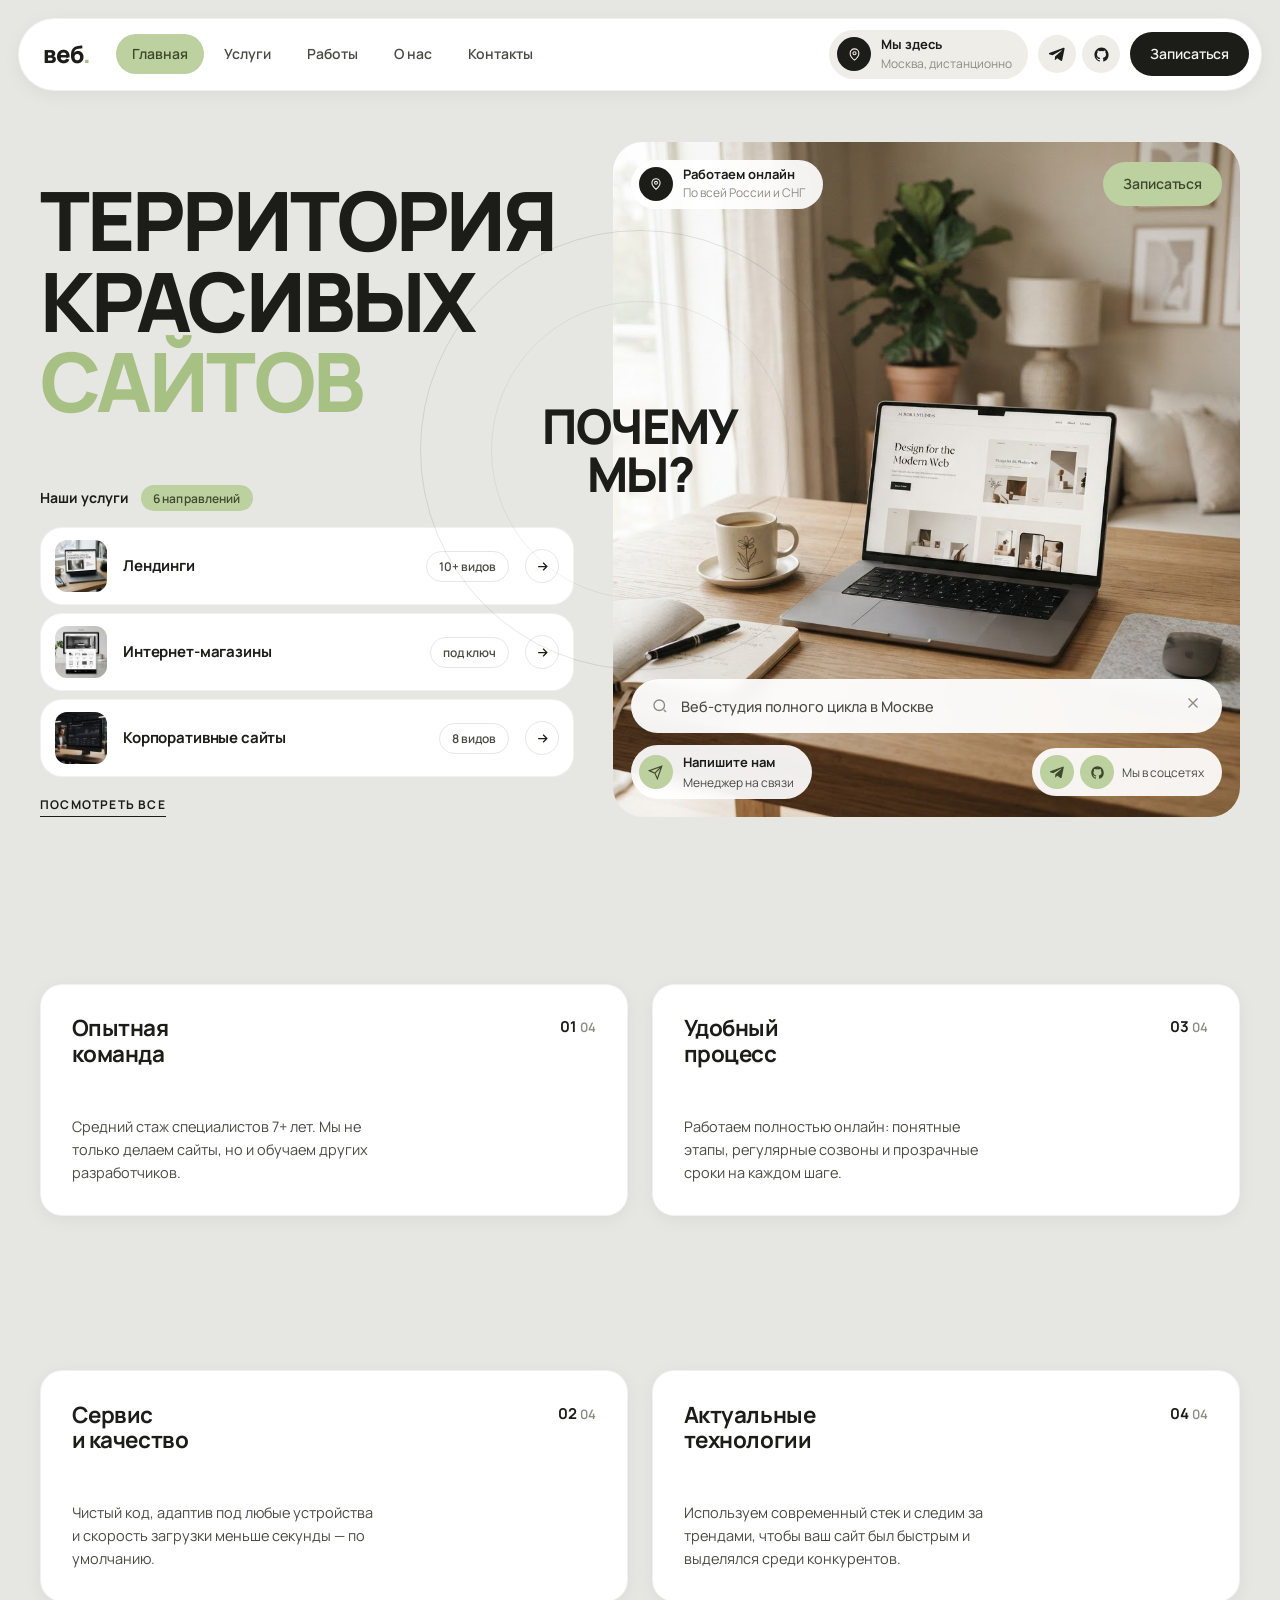
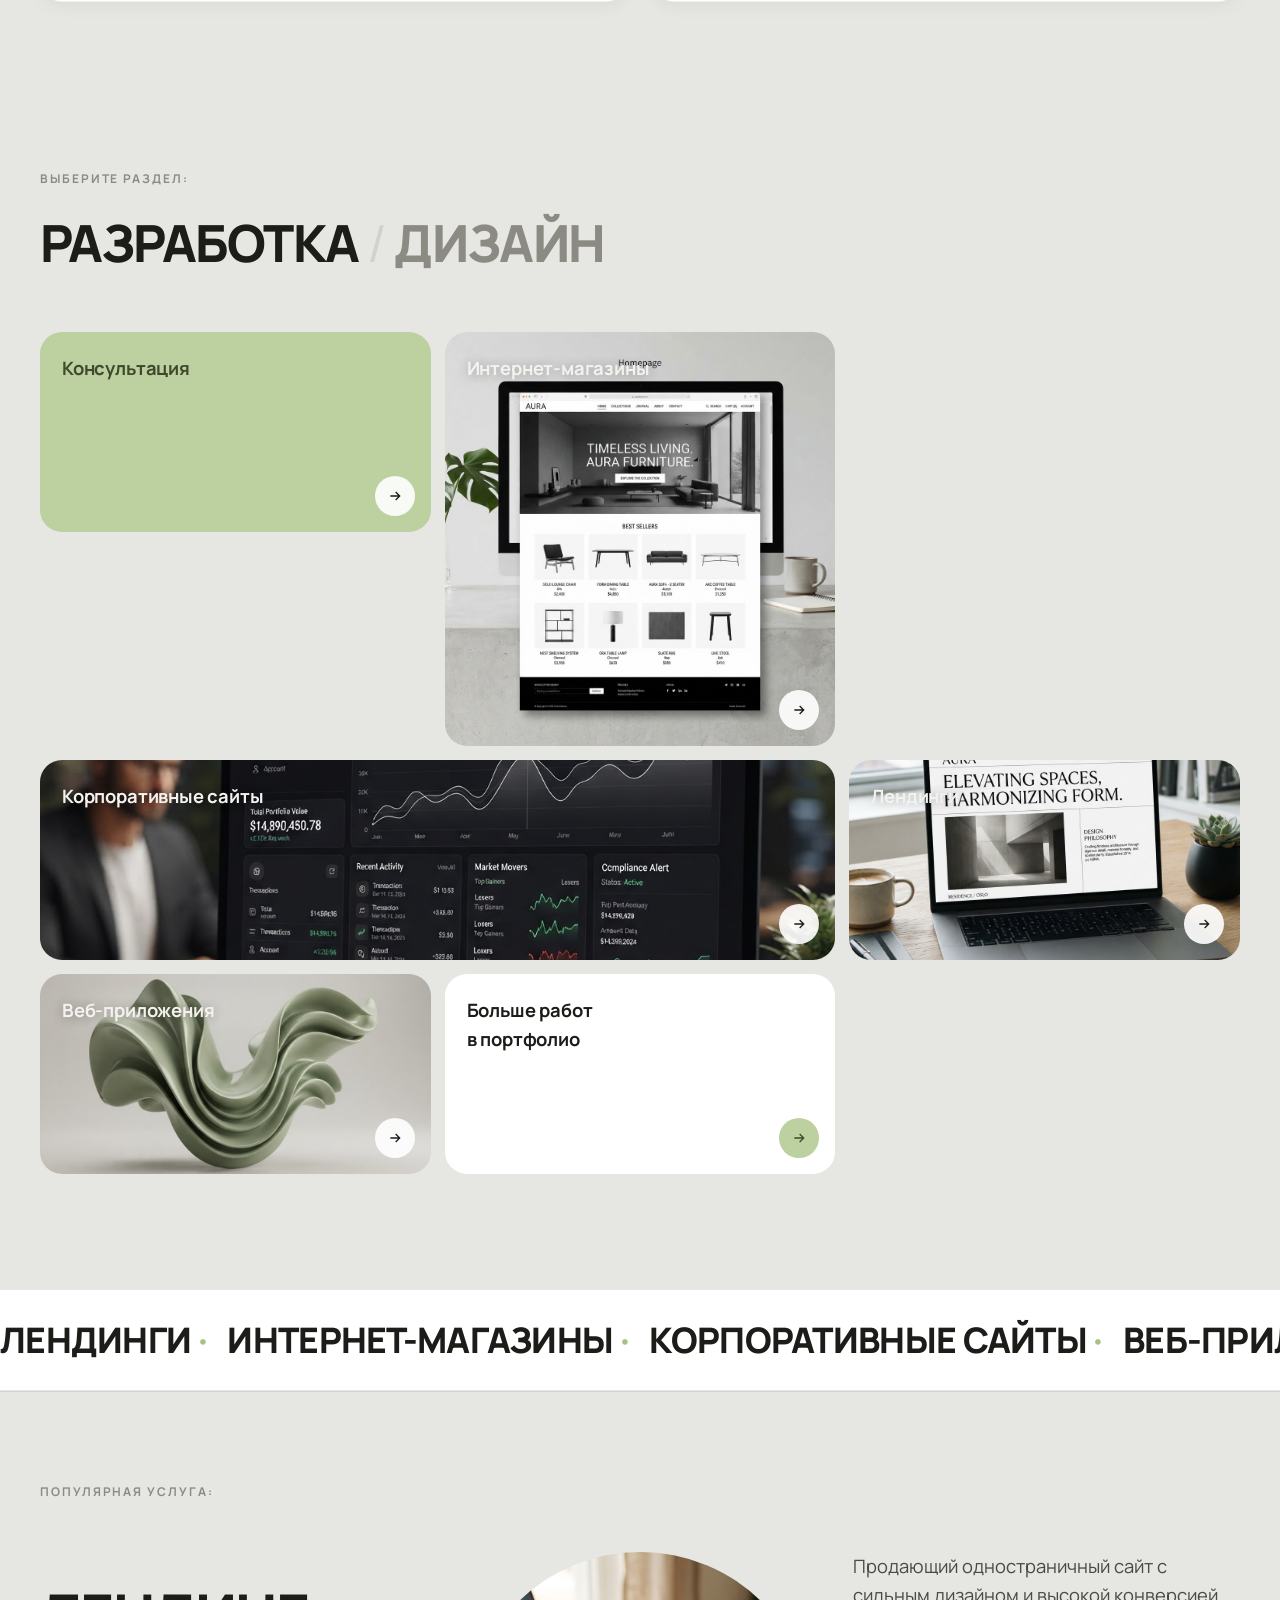
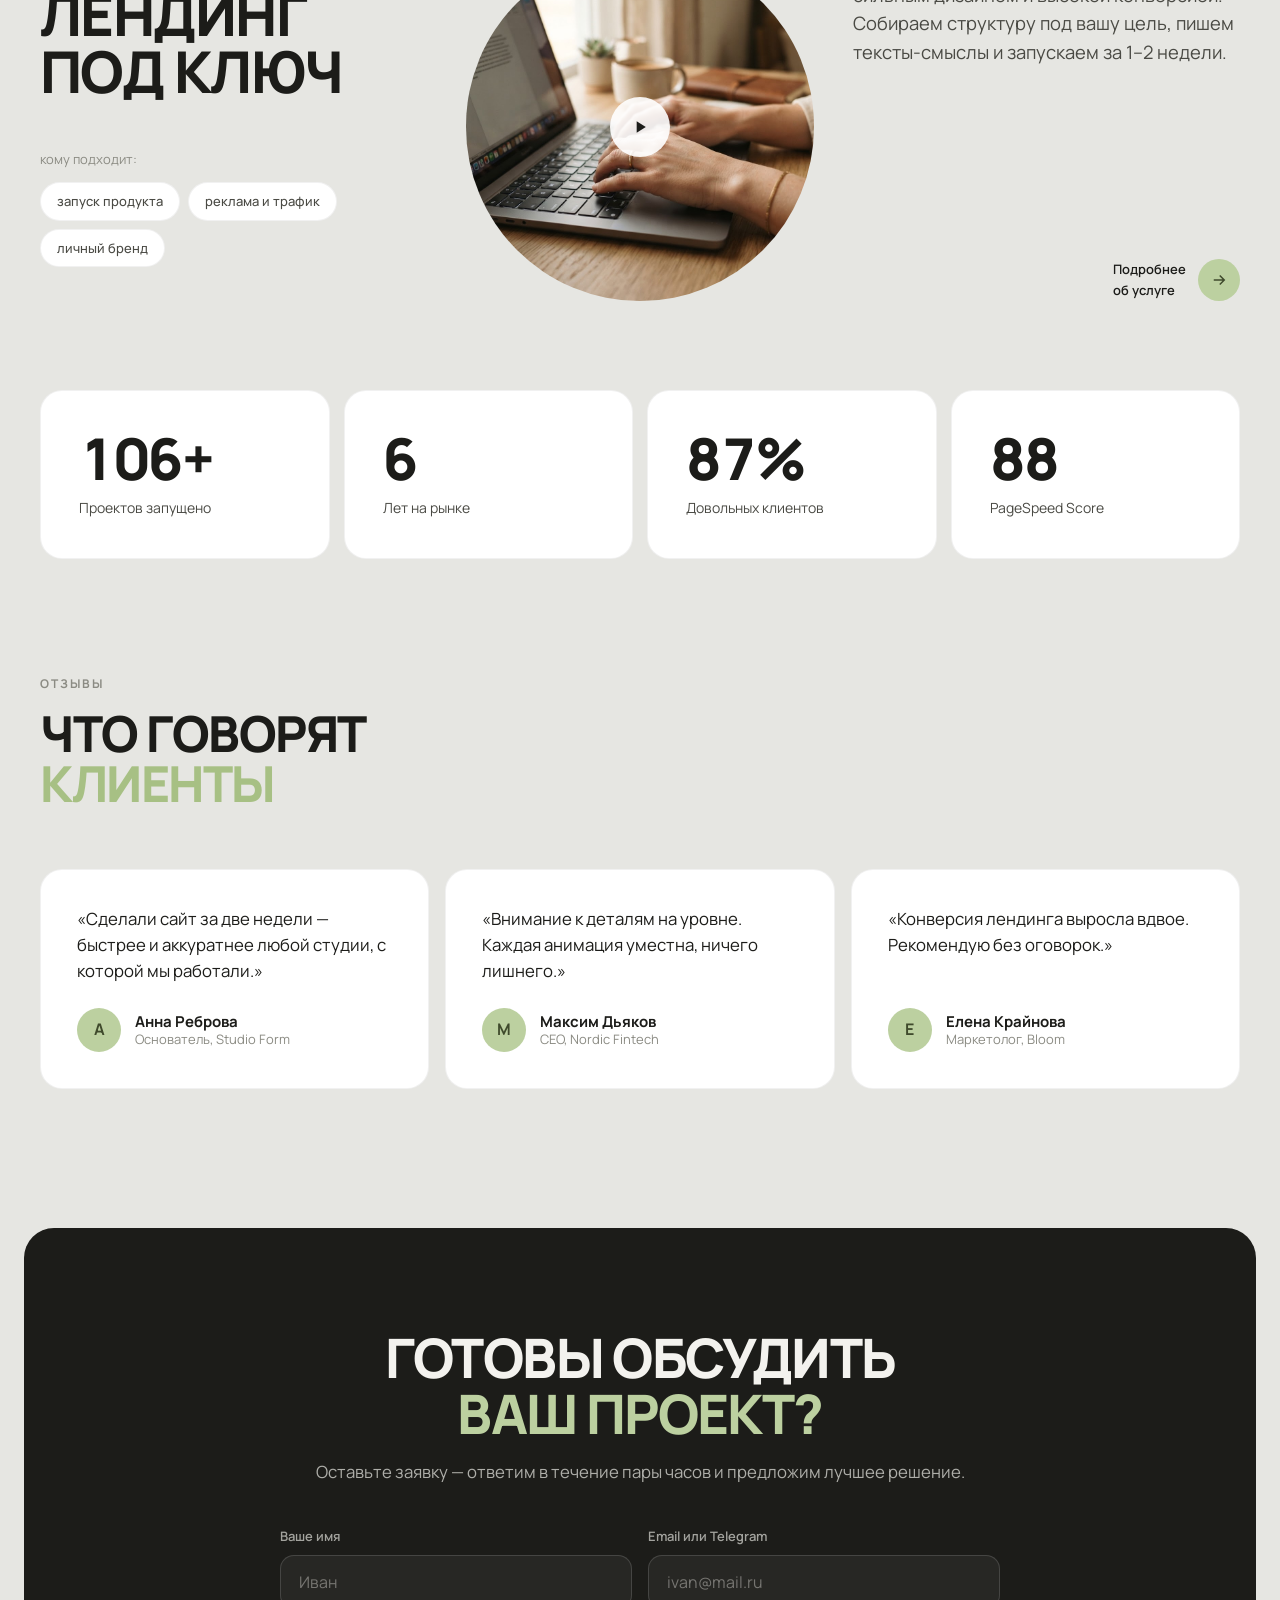
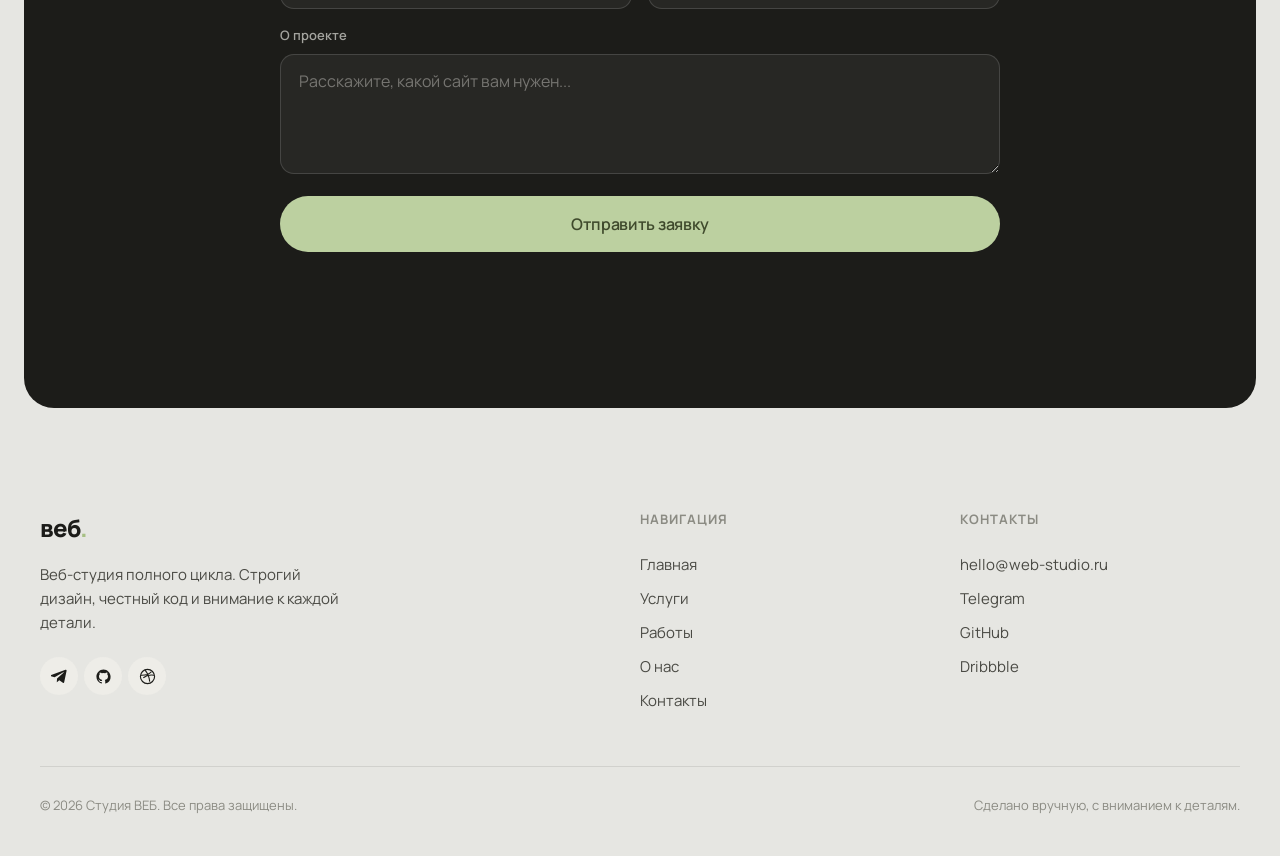
==== commit 821542ec: "feat: redesign color palette and update typography, layout, and components Co-authored-by: Punelittl" ====
--- a/index.html
+++ b/index.html
@@ -3,60 +3,41 @@
 <head>
   <meta charset="UTF-8" />
   <meta name="viewport" content="width=device-width, initial-scale=1.0" />
-  <title>dev. — Веб-разработка под ключ</title>
-  <meta name="description" content="Разрабатываю современные, быстрые и выразительные сайты под ключ: лендинги, корпоративные сайты и интернет-магазины. Чистый код, строгий дизайн, внимание к деталям." />
-  <meta name="theme-color" content="#0c0c0d" />
+  <title>Студия ВЕБ — Территория красивых сайтов</title>
+  <meta name="description" content="Веб-студия полного цикла: лендинги, корпоративные сайты и интернет-магазины под ключ. Строгий дизайн, чистый код и внимание к деталям." />
+  <meta name="theme-color" content="#e6e6e2" />
   <link rel="preconnect" href="https://fonts.googleapis.com" />
   <link rel="preconnect" href="https://fonts.gstatic.com" crossorigin />
-  <link href="https://fonts.googleapis.com/css2?family=Fraunces:ital,opsz,wght@0,9..144,300;0,9..144,400;0,9..144,600;1,9..144,300;1,9..144,400&family=Inter:wght@400;450;500;600&display=swap" rel="stylesheet" />
+  <link href="https://fonts.googleapis.com/css2?family=Manrope:wght@400;500;600;700;800&display=swap" rel="stylesheet" />
   <link rel="stylesheet" href="css/style.css" />
-  <script type="importmap">
-    {
-      "imports": {
-        "three": "https://cdn.jsdelivr.net/npm/three@0.170.0/build/three.module.js",
-        "three/addons/": "https://cdn.jsdelivr.net/npm/three@0.170.0/examples/jsm/"
-      }
-    }
-  </script>
 </head>
 <body>
   <!-- Loader -->
   <div class="loader" id="loader" aria-hidden="true">
-    <div class="loader-mark"><span>d</span><span>e</span><span>v</span></div>
+    <div class="loader-mark"><span>в</span><span>е</span><span>б</span></div>
   </div>
 
-  <!-- Custom cursor -->
-  <div class="cursor" id="cursor" aria-hidden="true"></div>
-  <div class="cursor-follower" id="cursorFollower" aria-hidden="true"></div>
-
-  <!-- ============ Rounded static pill header ============ -->
-  <header class="nav" id="nav">
+  <!-- ============ Header ============ -->
+  <header class="nav">
     <div class="nav-inner">
-      <a href="index.html" class="nav-logo" aria-label="На главную">dev<span class="accent-dot">.</span></a>
+      <a href="index.html" class="nav-logo" aria-label="На главную">веб<span class="accent-dot">.</span></a>
       <nav class="nav-links" aria-label="Основная навигация">
         <a href="index.html" aria-current="page">Главная</a>
-        <a href="about.html">О себе</a>
         <a href="services.html">Услуги</a>
         <a href="portfolio.html">Работы</a>
+        <a href="about.html">О нас</a>
         <a href="contact.html">Контакты</a>
       </nav>
       <div class="nav-right">
+        <div class="nav-loc">
+          <span class="icon-btn" aria-hidden="true"><svg viewBox="0 0 24 24" fill="none" stroke="currentColor" stroke-width="1.7"><path d="M12 21s-7-5.2-7-11a7 7 0 0 1 14 0c0 5.8-7 11-7 11Z"/><circle cx="12" cy="10" r="2.5"/></svg></span>
+          <span class="nav-loc-text"><b>Мы здесь</b><span>Москва, дистанционно</span></span>
+        </div>
         <div class="social-row">
-          <a href="https://t.me/" class="social-ico" target="_blank" rel="noopener" aria-label="Telegram">
-            <svg viewBox="0 0 24 24" fill="currentColor" aria-hidden="true"><path d="M21.94 4.3 18.6 20.1c-.25 1.11-.91 1.38-1.85.86l-5.1-3.76-2.46 2.37c-.27.27-.5.5-1.02.5l.36-5.2 9.46-8.55c.41-.36-.09-.57-.64-.2L5.11 13.14l-5.03-1.57c-1.09-.34-1.11-1.09.23-1.62L20.53 2.6c.91-.34 1.71.2 1.41 1.7Z"/></svg>
-          </a>
-          <a href="https://github.com/" class="social-ico" target="_blank" rel="noopener" aria-label="GitHub">
-            <svg viewBox="0 0 24 24" fill="currentColor" aria-hidden="true"><path d="M12 2C6.48 2 2 6.58 2 12.25c0 4.53 2.87 8.37 6.84 9.73.5.1.68-.22.68-.49l-.01-1.72c-2.78.62-3.37-1.37-3.37-1.37-.46-1.18-1.11-1.5-1.11-1.5-.91-.64.07-.62.07-.62 1 .07 1.53 1.06 1.53 1.06.89 1.57 2.34 1.12 2.91.85.09-.66.35-1.12.63-1.38-2.22-.26-4.56-1.14-4.56-5.06 0-1.12.39-2.03 1.03-2.75-.1-.26-.45-1.3.1-2.72 0 0 .84-.28 2.75 1.05a9.35 9.35 0 0 1 5 0c1.91-1.33 2.75-1.05 2.75-1.05.55 1.42.2 2.46.1 2.72.64.72 1.03 1.63 1.03 2.75 0 3.93-2.34 4.79-4.57 5.05.36.32.68.94.68 1.9l-.01 2.82c0 .27.18.6.69.49A10.02 10.02 0 0 0 22 12.25C22 6.58 17.52 2 12 2Z"/></svg>
-          </a>
-          <a href="https://dribbble.com/" class="social-ico" target="_blank" rel="noopener" aria-label="Dribbble">
-            <svg viewBox="0 0 24 24" fill="none" stroke="currentColor" stroke-width="1.6" aria-hidden="true"><circle cx="12" cy="12" r="10"/><path d="M8.5 2.9c4 4.5 6 9.6 6.6 16.4M21.7 10.3c-6.5-1-12 .4-15.6 3.4M2.4 10.2c5.9.3 11.2-1 15-4.7"/></svg>
-          </a>
-          <a href="https://behance.net/" class="social-ico" target="_blank" rel="noopener" aria-label="Behance">
-            <svg viewBox="0 0 24 24" fill="currentColor" aria-hidden="true"><path d="M8.3 6.3c.9 0 1.7.08 2.4.24.7.16 1.3.42 1.7.77.5.35.8.8 1.05 1.36.24.55.36 1.23.36 2.02 0 .92-.2 1.68-.63 2.3-.42.6-1.05 1.1-1.9 1.5.94.28 1.65.75 2.12 1.42.47.67.7 1.48.7 2.42 0 .77-.15 1.43-.44 1.98-.29.55-.7 1-1.2 1.34-.5.35-1.08.6-1.72.76-.64.16-1.3.24-1.97.24H1V6.3h7.3ZM7.9 11.5c.56 0 1.02-.13 1.38-.4.36-.27.53-.7.53-1.3 0-.34-.06-.62-.18-.83a1.3 1.3 0 0 0-.5-.5 2 2 0 0 0-.72-.25 5 5 0 0 0-.85-.07H4.3v3.35h3.6Zm.2 5.6c.32 0 .62-.03.9-.1.28-.06.53-.17.74-.32.2-.15.37-.35.5-.6.12-.26.18-.58.18-.97 0-.76-.21-1.3-.64-1.63-.43-.32-1-.48-1.7-.48H4.3v4.1h3.8ZM17.5 17.2c.4.38.96.57 1.7.57.53 0 .98-.13 1.37-.4.38-.26.62-.54.7-.83h2.36c-.38 1.17-.96 2-1.74 2.5-.78.5-1.72.75-2.83.75-.77 0-1.46-.12-2.08-.37a4.3 4.3 0 0 1-1.57-1.05 4.6 4.6 0 0 1-1-1.63 6.1 6.1 0 0 1-.35-2.1c0-.75.12-1.44.36-2.08a4.86 4.86 0 0 1 2.6-2.74 5.1 5.1 0 0 1 2.05-.4c.85 0 1.6.17 2.24.5.63.32 1.15.77 1.55 1.32.4.56.7 1.2.87 1.9.17.72.23 1.47.18 2.25h-7.02c0 .8.27 1.45.68 1.84Zm2.96-4.98c-.32-.35-.83-.53-1.5-.53-.44 0-.8.08-1.1.23-.28.15-.5.33-.68.55-.17.2-.29.43-.35.66-.07.24-.1.44-.12.63h4.35c-.06-.68-.28-1.2-.6-1.57ZM15.4 7.68h5.44V9h-5.44V7.68Z"/></svg>
-          </a>
-        </div>
-        <div class="nav-divider" aria-hidden="true"></div>
-        <a href="contact.html" class="btn btn-small btn-light nav-cta">Обсудить проект</a>
+          <a href="https://t.me/" class="social-ico" target="_blank" rel="noopener" aria-label="Telegram"><svg viewBox="0 0 24 24" fill="currentColor" aria-hidden="true"><path d="M21.94 4.3 18.6 20.1c-.25 1.11-.91 1.38-1.85.86l-5.1-3.76-2.46 2.37c-.27.27-.5.5-1.02.5l.36-5.2 9.46-8.55c.41-.36-.09-.57-.64-.2L5.11 13.14l-5.03-1.57c-1.09-.34-1.11-1.09.23-1.62L20.53 2.6c.91-.34 1.71.2 1.41 1.7Z"/></svg></a>
+          <a href="https://github.com/" class="social-ico" target="_blank" rel="noopener" aria-label="GitHub"><svg viewBox="0 0 24 24" fill="currentColor" aria-hidden="true"><path d="M12 2C6.48 2 2 6.58 2 12.25c0 4.53 2.87 8.37 6.84 9.73.5.1.68-.22.68-.49l-.01-1.72c-2.78.62-3.37-1.37-3.37-1.37-.46-1.18-1.11-1.5-1.11-1.5-.91-.64.07-.62.07-.62 1 .07 1.53 1.06 1.53 1.06.89 1.57 2.34 1.12 2.91.85.09-.66.35-1.12.63-1.38-2.22-.26-4.56-1.14-4.56-5.06 0-1.12.39-2.03 1.03-2.75-.1-.26-.45-1.3.1-2.72 0 0 .84-.28 2.75 1.05a9.35 9.35 0 0 1 5 0c1.91-1.33 2.75-1.05 2.75-1.05.55 1.42.2 2.46.1 2.72.64.72 1.03 1.63 1.03 2.75 0 3.93-2.34 4.79-4.57 5.05.36.32.68.94.68 1.9l-.01 2.82c0 .27.18.6.69.49A10.02 10.02 0 0 0 22 12.25C22 6.58 17.52 2 12 2Z"/></svg></a>
+        </div>
+        <a href="contact.html" class="btn btn-dark btn-small nav-cta">Записаться</a>
       </div>
       <button class="nav-burger" id="burger" aria-label="Открыть меню" aria-expanded="false">
         <span></span><span></span>
@@ -68,40 +49,159 @@
   <div class="mobile-menu" id="mobileMenu" aria-hidden="true">
     <nav aria-label="Мобильная навигация">
       <a href="index.html">Главная</a>
-      <a href="about.html">О себе</a>
       <a href="services.html">Услуги</a>
       <a href="portfolio.html">Работы</a>
+      <a href="about.html">О нас</a>
       <a href="contact.html">Контакты</a>
     </nav>
     <div class="mobile-social">
       <a href="https://t.me/" class="social-ico" target="_blank" rel="noopener" aria-label="Telegram"><svg viewBox="0 0 24 24" fill="currentColor" aria-hidden="true"><path d="M21.94 4.3 18.6 20.1c-.25 1.11-.91 1.38-1.85.86l-5.1-3.76-2.46 2.37c-.27.27-.5.5-1.02.5l.36-5.2 9.46-8.55c.41-.36-.09-.57-.64-.2L5.11 13.14l-5.03-1.57c-1.09-.34-1.11-1.09.23-1.62L20.53 2.6c.91-.34 1.71.2 1.41 1.7Z"/></svg></a>
       <a href="https://github.com/" class="social-ico" target="_blank" rel="noopener" aria-label="GitHub"><svg viewBox="0 0 24 24" fill="currentColor" aria-hidden="true"><path d="M12 2C6.48 2 2 6.58 2 12.25c0 4.53 2.87 8.37 6.84 9.73.5.1.68-.22.68-.49l-.01-1.72c-2.78.62-3.37-1.37-3.37-1.37-.46-1.18-1.11-1.5-1.11-1.5-.91-.64.07-.62.07-.62 1 .07 1.53 1.06 1.53 1.06.89 1.57 2.34 1.12 2.91.85.09-.66.35-1.12.63-1.38-2.22-.26-4.56-1.14-4.56-5.06 0-1.12.39-2.03 1.03-2.75-.1-.26-.45-1.3.1-2.72 0 0 .84-.28 2.75 1.05a9.35 9.35 0 0 1 5 0c1.91-1.33 2.75-1.05 2.75-1.05.55 1.42.2 2.46.1 2.72.64.72 1.03 1.63 1.03 2.75 0 3.93-2.34 4.79-4.57 5.05.36.32.68.94.68 1.9l-.01 2.82c0 .27.18.6.69.49A10.02 10.02 0 0 0 22 12.25C22 6.58 17.52 2 12 2Z"/></svg></a>
-      <a href="https://dribbble.com/" class="social-ico" target="_blank" rel="noopener" aria-label="Dribbble"><svg viewBox="0 0 24 24" fill="none" stroke="currentColor" stroke-width="1.6" aria-hidden="true"><circle cx="12" cy="12" r="10"/><path d="M8.5 2.9c4 4.5 6 9.6 6.6 16.4M21.7 10.3c-6.5-1-12 .4-15.6 3.4M2.4 10.2c5.9.3 11.2-1 15-4.7"/></svg></a>
     </div>
   </div>
 
   <main>
     <!-- ============ HERO ============ -->
-    <section class="hero" id="hero">
-      <canvas id="hero-canvas" aria-hidden="true"></canvas>
-      <div class="hero-content">
-        <p class="hero-eyebrow reveal-line"><span>Веб-разработчик · Фриланс · Москва</span></p>
-        <h1 class="hero-title">
-          <span class="reveal-line"><span>Сайты, сделанные</span></span>
-          <span class="reveal-line"><span><em>вручную</em> — до</span></span>
-          <span class="reveal-line"><span>последнего пикселя</span></span>
-        </h1>
-        <p class="hero-sub reveal-line"><span>Проектирую и собираю лендинги, корпоративные сайты и интернет-магазины. Строгий дизайн, честный код, скорость загрузки меньше секунды.</span></p>
-        <div class="hero-actions reveal-line">
-          <span>
-            <a href="contact.html" class="btn btn-light">Начать проект <span class="arrow" aria-hidden="true">→</span></a>
-            <a href="portfolio.html" class="btn btn-ghost">Смотреть работы</a>
-          </span>
-        </div>
-      </div>
-      <div class="hero-scroll" aria-hidden="true">
-        <div class="hero-scroll-line"></div>
-        <span>scroll</span>
+    <section class="hero">
+      <div class="hero-grid">
+        <div class="hero-left fade-up">
+          <h1 class="hero-title">Территория<br />красивых<br /><em>сайтов</em></h1>
+
+          <div class="hero-services">
+            <div class="hero-services-head">
+              <span>Наши услуги</span>
+              <span class="chip">6 направлений</span>
+            </div>
+            <div class="service-list">
+              <a href="services.html" class="service-item">
+                <img class="service-thumb" src="images/work-1.png" alt="" loading="lazy" />
+                <h3>Лендинги</h3>
+                <span class="service-count">10+ видов</span>
+                <span class="service-arrow" aria-hidden="true"><svg viewBox="0 0 24 24" fill="none" stroke="currentColor" stroke-width="2"><path d="M5 12h14M13 6l6 6-6 6"/></svg></span>
+              </a>
+              <a href="services.html" class="service-item">
+                <img class="service-thumb" src="images/work-2.png" alt="" loading="lazy" />
+                <h3>Интернет-магазины</h3>
+                <span class="service-count">под ключ</span>
+                <span class="service-arrow" aria-hidden="true"><svg viewBox="0 0 24 24" fill="none" stroke="currentColor" stroke-width="2"><path d="M5 12h14M13 6l6 6-6 6"/></svg></span>
+              </a>
+              <a href="services.html" class="service-item">
+                <img class="service-thumb" src="images/work-3.png" alt="" loading="lazy" />
+                <h3>Корпоративные сайты</h3>
+                <span class="service-count">8 видов</span>
+                <span class="service-arrow" aria-hidden="true"><svg viewBox="0 0 24 24" fill="none" stroke="currentColor" stroke-width="2"><path d="M5 12h14M13 6l6 6-6 6"/></svg></span>
+              </a>
+            </div>
+            <a href="services.html" class="service-all">Посмотреть все</a>
+          </div>
+        </div>
+
+        <div class="hero-card fade-up">
+          <img src="images/hero.png" alt="Рабочее место веб-дизайнера с ноутбуком" />
+          <div class="hero-card-top">
+            <div class="hero-loc">
+              <span class="icon-btn" aria-hidden="true"><svg viewBox="0 0 24 24" fill="none" stroke="currentColor" stroke-width="1.8"><path d="M12 21s-7-5.2-7-11a7 7 0 0 1 14 0c0 5.8-7 11-7 11Z"/><circle cx="12" cy="10" r="2.5"/></svg></span>
+              <span class="hero-loc-text"><b>Работаем онлайн</b><span>По всей России и СНГ</span></span>
+            </div>
+            <a href="contact.html" class="btn btn-accent btn-small">Записаться</a>
+          </div>
+          <div class="hero-search">
+            <svg viewBox="0 0 24 24" fill="none" stroke="currentColor" stroke-width="1.8" aria-hidden="true"><circle cx="11" cy="11" r="7"/><path d="m20 20-3-3"/></svg>
+            <span>Веб-студия полного цикла в Москве</span>
+            <span class="close" aria-hidden="true"><svg viewBox="0 0 24 24" width="16" height="16" fill="none" stroke="currentColor" stroke-width="1.8"><path d="M6 6l12 12M18 6 6 18"/></svg></span>
+          </div>
+          <div class="hero-card-bottom">
+            <div class="hero-pill">
+              <span class="avatar" aria-hidden="true"><svg viewBox="0 0 24 24" fill="none" stroke="currentColor" stroke-width="1.8"><path d="M22 2 11 13M22 2l-7 20-4-9-9-4Z"/></svg></span>
+              <span><b>Напишите нам</b>Менеджер на связи</span>
+            </div>
+            <div class="hero-social">
+              <span class="dots">
+                <a href="https://t.me/" target="_blank" rel="noopener" aria-label="Telegram"><svg viewBox="0 0 24 24" fill="currentColor"><path d="M21.94 4.3 18.6 20.1c-.25 1.11-.91 1.38-1.85.86l-5.1-3.76-2.46 2.37c-.27.27-.5.5-1.02.5l.36-5.2 9.46-8.55c.41-.36-.09-.57-.64-.2L5.11 13.14l-5.03-1.57c-1.09-.34-1.11-1.09.23-1.62L20.53 2.6c.91-.34 1.71.2 1.41 1.7Z"/></svg></a>
+                <a href="https://github.com/" target="_blank" rel="noopener" aria-label="GitHub"><svg viewBox="0 0 24 24" fill="currentColor"><path d="M12 2C6.48 2 2 6.58 2 12.25c0 4.53 2.87 8.37 6.84 9.73.5.1.68-.22.68-.49l-.01-1.72c-2.78.62-3.37-1.37-3.37-1.37-.46-1.18-1.11-1.5-1.11-1.5-.91-.64.07-.62.07-.62 1 .07 1.53 1.06 1.53 1.06.89 1.57 2.34 1.12 2.91.85.09-.66.35-1.12.63-1.38-2.22-.26-4.56-1.14-4.56-5.06 0-1.12.39-2.03 1.03-2.75-.1-.26-.45-1.3.1-2.72 0 0 .84-.28 2.75 1.05a9.35 9.35 0 0 1 5 0c1.91-1.33 2.75-1.05 2.75-1.05.55 1.42.2 2.46.1 2.72.64.72 1.03 1.63 1.03 2.75 0 3.93-2.34 4.79-4.57 5.05.36.32.68.94.68 1.9l-.01 2.82c0 .27.18.6.69.49A10.02 10.02 0 0 0 22 12.25C22 6.58 17.52 2 12 2Z"/></svg></a>
+              </span>
+              <span>Мы в соцсетях</span>
+            </div>
+          </div>
+        </div>
+      </div>
+    </section>
+
+    <!-- ============ WHY US ============ -->
+    <section class="whyus" id="whyus">
+      <div class="container">
+        <div class="whyus-center" aria-hidden="true">
+          <div class="whyus-rings"></div>
+          <h2>Почему<br />мы?</h2>
+        </div>
+        <div class="whyus-wrap">
+          <article class="whyus-card fade-up">
+            <div class="whyus-card-head">
+              <h3>Опытная<br />команда</h3>
+              <div class="whyus-num"><b>01</b> 04</div>
+            </div>
+            <p>Средний стаж специалистов 7+ лет. Мы не только делаем сайты, но и обучаем других разработчиков.</p>
+          </article>
+          <article class="whyus-card fade-up">
+            <div class="whyus-card-head">
+              <h3>Удобный<br />процесс</h3>
+              <div class="whyus-num"><b>03</b> 04</div>
+            </div>
+            <p>Работаем полностью онлайн: понятные этапы, регулярные созвоны и прозрачные сроки на каждом шаге.</p>
+          </article>
+          <article class="whyus-card fade-up">
+            <div class="whyus-card-head">
+              <h3>Сервис<br />и качество</h3>
+              <div class="whyus-num"><b>02</b> 04</div>
+            </div>
+            <p>Чистый код, адаптив под любые устройства и скорость загрузки меньше секунды — по умолчанию.</p>
+          </article>
+          <article class="whyus-card fade-up">
+            <div class="whyus-card-head">
+              <h3>Актуальные<br />технологии</h3>
+              <div class="whyus-num"><b>04</b> 04</div>
+            </div>
+            <p>Используем современный стек и следим за трендами, чтобы ваш сайт был быстрым и выделялся среди конкурентов.</p>
+          </article>
+        </div>
+      </div>
+    </section>
+
+    <!-- ============ BENTO ============ -->
+    <section class="bento-section" id="directions">
+      <div class="container">
+        <p class="section-label fade-up">Выберите раздел:</p>
+        <h2 class="bento-switch fade-up">Разработка <span class="sep">/</span> <span class="off">Дизайн</span></h2>
+        <div class="bento">
+          <div class="bento-card accent on-light fade-up">
+            <h3>Консультация</h3>
+            <a href="services.html" class="go" aria-label="Подробнее"><svg viewBox="0 0 24 24" fill="none" stroke="currentColor" stroke-width="2"><path d="M5 12h14M13 6l6 6-6 6"/></svg></a>
+          </div>
+          <div class="bento-card bento-tall fade-up">
+            <img src="images/work-2.png" alt="Интернет-магазин" loading="lazy" />
+            <h3>Интернет-магазины</h3>
+            <a href="portfolio.html" class="go" aria-label="Подробнее"><svg viewBox="0 0 24 24" fill="none" stroke="currentColor" stroke-width="2"><path d="M5 12h14M13 6l6 6-6 6"/></svg></a>
+          </div>
+          <div class="bento-card bento-wide fade-up">
+            <img src="images/work-3.png" alt="Корпоративный сайт" loading="lazy" />
+            <h3>Корпоративные сайты</h3>
+            <a href="portfolio.html" class="go" aria-label="Подробнее"><svg viewBox="0 0 24 24" fill="none" stroke="currentColor" stroke-width="2"><path d="M5 12h14M13 6l6 6-6 6"/></svg></a>
+          </div>
+          <div class="bento-card fade-up">
+            <img src="images/work-1.png" alt="Лендинги" loading="lazy" />
+            <h3>Лендинги</h3>
+            <a href="portfolio.html" class="go" aria-label="Подробнее"><svg viewBox="0 0 24 24" fill="none" stroke="currentColor" stroke-width="2"><path d="M5 12h14M13 6l6 6-6 6"/></svg></a>
+          </div>
+          <div class="bento-card fade-up">
+            <img src="images/shape-green.png" alt="Веб-приложения" loading="lazy" />
+            <h3>Веб-приложения</h3>
+            <a href="portfolio.html" class="go" aria-label="Подробнее"><svg viewBox="0 0 24 24" fill="none" stroke="currentColor" stroke-width="2"><path d="M5 12h14M13 6l6 6-6 6"/></svg></a>
+          </div>
+          <div class="bento-card on-light fade-up" style="background:var(--card)">
+            <h3 style="color:var(--ink)">Больше работ<br />в портфолио</h3>
+            <a href="portfolio.html" class="go" style="background:var(--accent);color:var(--accent-ink)" aria-label="Подробнее"><svg viewBox="0 0 24 24" fill="none" stroke="currentColor" stroke-width="2"><path d="M5 12h14M13 6l6 6-6 6"/></svg></a>
+          </div>
+        </div>
       </div>
     </section>
 
@@ -113,53 +213,46 @@
       </div>
     </div>
 
-    <!-- ============ SERVICES (preview) ============ -->
-    <section class="section section-dark" id="services">
-      <div class="container">
-        <div class="section-head">
-          <div class="section-head-text">
-            <p class="section-label fade-up">01 — Услуги</p>
-            <h2 class="section-title fade-up">Что я делаю<br /><em>и как это помогает</em></h2>
-          </div>
-          <a href="services.html" class="btn btn-ghost btn-small fade-up">Все услуги <span class="arrow" aria-hidden="true">→</span></a>
-        </div>
-        <div class="services-grid">
-          <article class="svc fade-up">
-            <div class="svc-num">01</div>
-            <div class="svc-ico" aria-hidden="true"><svg viewBox="0 0 24 24" fill="none" stroke="currentColor" stroke-width="1.3"><rect x="3" y="4" width="18" height="14" rx="2"/><path d="M3 9h18M8 21h8"/></svg></div>
-            <h3>Лендинги</h3>
-            <p>Продающие одностраничники с сильным дизайном и высокой конверсией. От идеи до запуска.</p>
-            <div class="svc-line" aria-hidden="true"></div>
-          </article>
-          <article class="svc fade-up">
-            <div class="svc-num">02</div>
-            <div class="svc-ico" aria-hidden="true"><svg viewBox="0 0 24 24" fill="none" stroke="currentColor" stroke-width="1.3"><circle cx="9" cy="20" r="1.4"/><circle cx="18" cy="20" r="1.4"/><path d="M2 3h3l2.6 12.4a1 1 0 0 0 1 .6h9.7a1 1 0 0 0 1-.7L22 7H6"/></svg></div>
-            <h3>Интернет-магазины</h3>
-            <p>Каталог, корзина, оплата и админ-панель. Полноценное e-commerce решение под ключ.</p>
-            <div class="svc-line" aria-hidden="true"></div>
-          </article>
-          <article class="svc fade-up">
-            <div class="svc-num">03</div>
-            <div class="svc-ico" aria-hidden="true"><svg viewBox="0 0 24 24" fill="none" stroke="currentColor" stroke-width="1.3"><path d="M3 21h18M5 21V7l7-4 7 4v14"/><path d="M9 9h1m4 0h1M9 13h1m4 0h1"/></svg></div>
-            <h3>Корпоративные сайты</h3>
-            <p>Представительные многостраничные сайты для компаний. Строгий стиль, удобная структура.</p>
-            <div class="svc-line" aria-hidden="true"></div>
-          </article>
+    <!-- ============ FEATURED ============ -->
+    <section class="featured" id="featured">
+      <div class="container">
+        <p class="featured-label fade-up">Популярная услуга:</p>
+        <div class="featured-grid">
+          <div class="fade-up">
+            <h2 class="featured-title">Лендинг<br />под ключ</h2>
+            <p class="featured-tags-label">кому подходит:</p>
+            <div class="featured-tags">
+              <span class="featured-tag">запуск продукта</span>
+              <span class="featured-tag">реклама и трафик</span>
+              <span class="featured-tag">личный бренд</span>
+            </div>
+          </div>
+          <div class="featured-media fade-up">
+            <img src="images/featured-round.png" alt="Разработка лендинга" loading="lazy" />
+            <button class="featured-play" aria-label="Смотреть видео"><svg viewBox="0 0 24 24" fill="currentColor"><path d="M8 5v14l11-7z"/></svg></button>
+          </div>
+          <div class="featured-right fade-up">
+            <p class="featured-desc">Продающий одностраничный сайт с сильным дизайном и высокой конверсией. Собираем структуру под вашу цель, пишем тексты-смыслы и запускаем за 1–2 недели.</p>
+            <a href="services.html" class="featured-more">
+              Подробнее<br />об услуге
+              <span class="icon-btn icon-btn-accent" aria-hidden="true"><svg viewBox="0 0 24 24" fill="none" stroke="currentColor" stroke-width="2"><path d="M5 12h14M13 6l6 6-6 6"/></svg></span>
+            </a>
+          </div>
         </div>
       </div>
     </section>
 
     <!-- ============ STATS ============ -->
-    <section class="section-dark stats-section">
+    <section class="section-pad" style="padding-top:0">
       <div class="container">
         <div class="stats-grid">
           <div class="stat fade-up">
-            <div class="stat-value" data-count="40" data-suffix="+">0</div>
+            <div class="stat-value" data-count="120" data-suffix="+">0</div>
             <div class="stat-label">Проектов запущено</div>
           </div>
           <div class="stat fade-up">
-            <div class="stat-value" data-count="5">0</div>
-            <div class="stat-label">Лет в разработке</div>
+            <div class="stat-value" data-count="7">0</div>
+            <div class="stat-label">Лет на рынке</div>
           </div>
           <div class="stat fade-up">
             <div class="stat-value" data-count="98" data-suffix="%">0</div>
@@ -173,103 +266,18 @@
       </div>
     </section>
 
-    <!-- ============ PROCESS ============ -->
-    <section class="section section-light" id="process">
+    <!-- ============ REVIEWS ============ -->
+    <section class="section-pad" style="padding-top:0" id="reviews">
       <div class="container">
         <div class="section-head">
           <div class="section-head-text">
-            <p class="section-label fade-up">02 — Процесс</p>
-            <h2 class="section-title fade-up">Понятный путь<br /><em>от брифа до запуска</em></h2>
-          </div>
-        </div>
-        <div class="process-list">
-          <div class="process-item fade-up">
-            <div class="process-num">01</div>
-            <div class="process-body">
-              <h3>Бриф и анализ</h3>
-              <p>Обсуждаем цели, аудиторию и конкурентов. Формируем чёткое техническое задание.</p>
-            </div>
-          </div>
-          <div class="process-item fade-up">
-            <div class="process-num">02</div>
-            <div class="process-body">
-              <h3>Дизайн</h3>
-              <p>Собираю макет: структура, типографика, анимации. Согласовываем каждый экран.</p>
-            </div>
-          </div>
-          <div class="process-item fade-up">
-            <div class="process-num">03</div>
-            <div class="process-body">
-              <h3>Разработка</h3>
-              <p>Верстаю и программирую вручную. Чистый код, адаптив, быстрая загрузка.</p>
-            </div>
-          </div>
-          <div class="process-item fade-up">
-            <div class="process-num">04</div>
-            <div class="process-body">
-              <h3>Запуск и поддержка</h3>
-              <p>Публикую сайт, настраиваю домен и аналитику. Остаюсь на связи после запуска.</p>
-            </div>
-          </div>
-        </div>
-      </div>
-    </section>
-
-    <!-- ============ WORK (preview) ============ -->
-    <section class="section section-dark" id="work">
-      <div class="container">
-        <div class="section-head">
-          <div class="section-head-text">
-            <p class="section-label fade-up">03 — Работы</p>
-            <h2 class="section-title fade-up">Избранные проекты</h2>
-          </div>
-          <a href="portfolio.html" class="btn btn-ghost btn-small fade-up">Всё портфолио <span class="arrow" aria-hidden="true">→</span></a>
-        </div>
-        <div class="work-grid">
-          <a href="portfolio.html" class="work-card fade-up">
-            <div class="work-image">
-              <span class="work-tag">Лендинг</span>
-              <img src="images/work-1.png" alt="Лендинг для архитектурной студии" loading="lazy" />
-            </div>
-            <div class="work-info"><h3>Архитектурная студия</h3><span>Дизайн + Разработка</span></div>
-          </a>
-          <a href="portfolio.html" class="work-card fade-up">
-            <div class="work-image">
-              <span class="work-tag">E-commerce</span>
-              <img src="images/work-2.png" alt="Интернет-магазин минималистичной мебели" loading="lazy" />
-            </div>
-            <div class="work-info"><h3>Магазин мебели</h3><span>Под ключ</span></div>
-          </a>
-          <a href="portfolio.html" class="work-card fade-up">
-            <div class="work-image">
-              <span class="work-tag">Корпоративный</span>
-              <img src="images/work-3.png" alt="Корпоративный сайт финтех-компании" loading="lazy" />
-            </div>
-            <div class="work-info"><h3>Финтех-компания</h3><span>Многостраничный сайт</span></div>
-          </a>
-          <a href="portfolio.html" class="work-card fade-up">
-            <div class="work-image">
-              <span class="work-tag">Приложение</span>
-              <img src="images/work-4.png" alt="Веб-приложение фитнес-трекера" loading="lazy" />
-            </div>
-            <div class="work-info"><h3>Фитнес-платформа</h3><span>Веб-приложение</span></div>
-          </a>
-        </div>
-      </div>
-    </section>
-
-    <!-- ============ TESTIMONIALS ============ -->
-    <section class="section section-dark" id="reviews" style="border-top:1px solid var(--line)">
-      <div class="container">
-        <div class="section-head">
-          <div class="section-head-text">
-            <p class="section-label fade-up">04 — Отзывы</p>
-            <h2 class="section-title fade-up">Что говорят клиенты</h2>
+            <p class="section-label fade-up">Отзывы</p>
+            <h2 class="section-title fade-up">Что говорят<br /><em>клиенты</em></h2>
           </div>
         </div>
         <div class="quote-grid">
           <figure class="quote-card fade-up">
-            <p>«Сделал сайт за две недели — быстрее и аккуратнее любой студии, с которой мы работали.»</p>
+            <p>«Сделали сайт за две недели — быстрее и аккуратнее любой студии, с которой мы работали.»</p>
             <figcaption class="quote-author"><span class="dot">А</span><span><b>Анна Реброва</b><span>Основатель, Studio Form</span></span></figcaption>
           </figure>
           <figure class="quote-card fade-up">
@@ -284,12 +292,11 @@
       </div>
     </section>
 
-    <!-- ============ CTA / CONTACT ============ -->
-    <section class="section section-dark contact-section" id="contact">
-      <canvas id="contact-canvas" aria-hidden="true"></canvas>
-      <div class="container contact-inner">
+    <!-- ============ CTA ============ -->
+    <section class="contact-section" id="contact">
+      <div class="contact-inner">
         <h2 class="contact-title fade-up">Готовы обсудить<br /><em>ваш проект?</em></h2>
-        <p class="contact-sub fade-up">Напишите — отвечу в течение пары часов и предложу лучшее решение.</p>
+        <p class="contact-sub fade-up">Оставьте заявку — ответим в течение пары часов и предложим лучшее решение.</p>
         <form class="contact-form fade-up" id="contactForm">
           <div class="form-row">
             <div class="form-field">
@@ -305,7 +312,7 @@
             <label for="message">О проекте</label>
             <textarea id="message" name="message" rows="4" placeholder="Расскажите, какой сайт вам нужен..." required></textarea>
           </div>
-          <button type="submit" class="btn btn-light btn-large" id="submitBtn">Отправить заявку</button>
+          <button type="submit" class="btn btn-accent btn-large" id="submitBtn">Отправить заявку</button>
           <p class="form-success" id="formSuccess" role="status" aria-live="polite"></p>
         </form>
       </div>
@@ -317,38 +324,37 @@
     <div class="container">
       <div class="footer-top">
         <div class="footer-brand">
-          <a href="index.html" class="nav-logo">dev<span class="accent-dot">.</span></a>
-          <p>Веб-разработка под ключ. Строгий дизайн, честный код и внимание к каждой детали.</p>
+          <a href="index.html" class="nav-logo">веб<span class="accent-dot">.</span></a>
+          <p>Веб-студия полного цикла. Строгий дизайн, честный код и внимание к каждой детали.</p>
+          <div class="social-row">
+            <a href="https://t.me/" class="social-ico" target="_blank" rel="noopener" aria-label="Telegram"><svg viewBox="0 0 24 24" fill="currentColor" aria-hidden="true"><path d="M21.94 4.3 18.6 20.1c-.25 1.11-.91 1.38-1.85.86l-5.1-3.76-2.46 2.37c-.27.27-.5.5-1.02.5l.36-5.2 9.46-8.55c.41-.36-.09-.57-.64-.2L5.11 13.14l-5.03-1.57c-1.09-.34-1.11-1.09.23-1.62L20.53 2.6c.91-.34 1.71.2 1.41 1.7Z"/></svg></a>
+            <a href="https://github.com/" class="social-ico" target="_blank" rel="noopener" aria-label="GitHub"><svg viewBox="0 0 24 24" fill="currentColor" aria-hidden="true"><path d="M12 2C6.48 2 2 6.58 2 12.25c0 4.53 2.87 8.37 6.84 9.73.5.1.68-.22.68-.49l-.01-1.72c-2.78.62-3.37-1.37-3.37-1.37-.46-1.18-1.11-1.5-1.11-1.5-.91-.64.07-.62.07-.62 1 .07 1.53 1.06 1.53 1.06.89 1.57 2.34 1.12 2.91.85.09-.66.35-1.12.63-1.38-2.22-.26-4.56-1.14-4.56-5.06 0-1.12.39-2.03 1.03-2.75-.1-.26-.45-1.3.1-2.72 0 0 .84-.28 2.75 1.05a9.35 9.35 0 0 1 5 0c1.91-1.33 2.75-1.05 2.75-1.05.55 1.42.2 2.46.1 2.72.64.72 1.03 1.63 1.03 2.75 0 3.93-2.34 4.79-4.57 5.05.36.32.68.94.68 1.9l-.01 2.82c0 .27.18.6.69.49A10.02 10.02 0 0 0 22 12.25C22 6.58 17.52 2 12 2Z"/></svg></a>
+            <a href="https://dribbble.com/" class="social-ico" target="_blank" rel="noopener" aria-label="Dribbble"><svg viewBox="0 0 24 24" fill="none" stroke="currentColor" stroke-width="1.6" aria-hidden="true"><circle cx="12" cy="12" r="10"/><path d="M8.5 2.9c4 4.5 6 9.6 6.6 16.4M21.7 10.3c-6.5-1-12 .4-15.6 3.4M2.4 10.2c5.9.3 11.2-1 15-4.7"/></svg></a>
+          </div>
         </div>
         <div class="footer-col">
           <h4>Навигация</h4>
           <a href="index.html">Главная</a>
-          <a href="about.html">О себе</a>
           <a href="services.html">Услуги</a>
           <a href="portfolio.html">Работы</a>
+          <a href="about.html">О нас</a>
           <a href="contact.html">Контакты</a>
         </div>
         <div class="footer-col">
           <h4>Контакты</h4>
-          <a href="mailto:hello@dev-studio.ru">hello@dev-studio.ru</a>
+          <a href="mailto:hello@web-studio.ru">hello@web-studio.ru</a>
           <a href="https://t.me/" target="_blank" rel="noopener">Telegram</a>
           <a href="https://github.com/" target="_blank" rel="noopener">GitHub</a>
           <a href="https://dribbble.com/" target="_blank" rel="noopener">Dribbble</a>
-          <a href="https://behance.net/" target="_blank" rel="noopener">Behance</a>
         </div>
       </div>
       <div class="footer-bottom">
-        <p>© 2026 dev. — Разработка сайтов. Сделано вручную.</p>
-        <div class="footer-social">
-          <a href="https://t.me/" class="social-ico" target="_blank" rel="noopener" aria-label="Telegram"><svg viewBox="0 0 24 24" fill="currentColor" aria-hidden="true"><path d="M21.94 4.3 18.6 20.1c-.25 1.11-.91 1.38-1.85.86l-5.1-3.76-2.46 2.37c-.27.27-.5.5-1.02.5l.36-5.2 9.46-8.55c.41-.36-.09-.57-.64-.2L5.11 13.14l-5.03-1.57c-1.09-.34-1.11-1.09.23-1.62L20.53 2.6c.91-.34 1.71.2 1.41 1.7Z"/></svg></a>
-          <a href="https://github.com/" class="social-ico" target="_blank" rel="noopener" aria-label="GitHub"><svg viewBox="0 0 24 24" fill="currentColor" aria-hidden="true"><path d="M12 2C6.48 2 2 6.58 2 12.25c0 4.53 2.87 8.37 6.84 9.73.5.1.68-.22.68-.49l-.01-1.72c-2.78.62-3.37-1.37-3.37-1.37-.46-1.18-1.11-1.5-1.11-1.5-.91-.64.07-.62.07-.62 1 .07 1.53 1.06 1.53 1.06.89 1.57 2.34 1.12 2.91.85.09-.66.35-1.12.63-1.38-2.22-.26-4.56-1.14-4.56-5.06 0-1.12.39-2.03 1.03-2.75-.1-.26-.45-1.3.1-2.72 0 0 .84-.28 2.75 1.05a9.35 9.35 0 0 1 5 0c1.91-1.33 2.75-1.05 2.75-1.05.55 1.42.2 2.46.1 2.72.64.72 1.03 1.63 1.03 2.75 0 3.93-2.34 4.79-4.57 5.05.36.32.68.94.68 1.9l-.01 2.82c0 .27.18.6.69.49A10.02 10.02 0 0 0 22 12.25C22 6.58 17.52 2 12 2Z"/></svg></a>
-          <a href="https://dribbble.com/" class="social-ico" target="_blank" rel="noopener" aria-label="Dribbble"><svg viewBox="0 0 24 24" fill="none" stroke="currentColor" stroke-width="1.6" aria-hidden="true"><circle cx="12" cy="12" r="10"/><path d="M8.5 2.9c4 4.5 6 9.6 6.6 16.4M21.7 10.3c-6.5-1-12 .4-15.6 3.4M2.4 10.2c5.9.3 11.2-1 15-4.7"/></svg></a>
-        </div>
+        <span>© 2026 Студия ВЕБ. Все права защищены.</span>
+        <span>Сделано вручную, с вниманием к деталям.</span>
       </div>
     </div>
   </footer>
 
-  <script type="module" src="js/scene.js"></script>
-  <script src="js/main.js" defer></script>
+  <script src="js/main.js"></script>
 </body>
 </html>
--- a/css/style.css
+++ b/css/style.css
@@ -1,1259 +1,1239 @@
 /* ============================================================
-   dev. — monochrome editorial design system
-   Hand-written stylesheet. Organised top-to-bottom:
-   tokens → base → layout → header → components → pages → media
-   ============================================================ */
-
-/* ---------- Design tokens ---------- */
+   Веб-студия — светлая редакторская тема (шалфейно-зелёный акцент)
+   Manrope · rounded pills · bento · warm gray surface
+   ============================================================ */
+
+/* ---------- Tokens ---------- */
 :root {
-  /* Warm-neutral monochrome palette (paper + ink) */
-  --ink:        #0c0c0d;
-  --ink-soft:   #141416;
-  --paper:      #f6f4ef;
-  --paper-dim:  #e9e6df;
-  --line:       rgba(246, 244, 239, 0.12);
-  --line-ink:   rgba(12, 12, 13, 0.12);
-  --mute:       #8a8a86;
-  --mute-ink:   #6c6c68;
-
-  --font-sans:  'Inter', -apple-system, BlinkMacSystemFont, 'Segoe UI', sans-serif;
-  --font-serif: 'Fraunces', Georgia, 'Times New Roman', serif;
-
-  --ease:       cubic-bezier(0.22, 1, 0.36, 1);
-  --ease-io:    cubic-bezier(0.65, 0, 0.35, 1);
-
-  --wrap:       1180px;
-  --gap:        clamp(16px, 2.4vw, 28px);
-  --radius:     18px;
-  --radius-lg:  26px;
+  --bg: #e6e6e2;          /* gray backdrop */
+  --surface: #f3f2ee;     /* main content panel */
+  --card: #ffffff;
+  --card-dim: #eeede8;
+  --ink: #1c1c19;         /* near-black text */
+  --ink-soft: #4a4a44;
+  --muted: #8b8b83;
+  --line: rgba(28, 28, 25, 0.1);
+  --line-soft: rgba(28, 28, 25, 0.06);
+  --accent: #bcd0a0;      /* sage green */
+  --accent-strong: #a7c084;
+  --accent-ink: #3f4a2c;  /* dark green text on accent */
+  --dark: #1c1c19;        /* dark cards */
+  --dark-ink: #edece7;
+
+  --radius-sm: 14px;
+  --radius: 22px;
+  --radius-lg: 30px;
+  --radius-pill: 999px;
+
+  --ease: cubic-bezier(0.22, 1, 0.36, 1);
+  --shadow-sm: 0 4px 18px rgba(28, 28, 25, 0.05);
+  --shadow: 0 20px 50px rgba(28, 28, 25, 0.08);
+
+  --maxw: 1280px;
 }
 
 /* ---------- Reset ---------- */
-*,
-*::before,
-*::after {
-  margin: 0;
-  padding: 0;
-  box-sizing: border-box;
-}
+*, *::before, *::after { box-sizing: border-box; margin: 0; padding: 0; }
 
 html {
+  background: var(--bg);
   scroll-behavior: smooth;
-  background: var(--ink);
   -webkit-text-size-adjust: 100%;
 }
 
 body {
-  font-family: var(--font-sans);
-  background: var(--ink);
-  color: var(--paper);
+  font-family: 'Manrope', system-ui, -apple-system, sans-serif;
+  background: var(--bg);
+  color: var(--ink);
   line-height: 1.6;
-  letter-spacing: -0.01em;
+  font-weight: 400;
+  overflow-x: hidden;
   -webkit-font-smoothing: antialiased;
   text-rendering: optimizeLegibility;
-  overflow-x: hidden;
-}
-
-img {
-  max-width: 100%;
-  display: block;
-}
-
-a {
-  color: inherit;
-  text-decoration: none;
-}
-
-button {
-  font-family: inherit;
-  color: inherit;
-  cursor: pointer;
-}
-
-::selection {
-  background: var(--paper);
-  color: var(--ink);
-}
-
-:focus-visible {
-  outline: 2px solid var(--paper);
-  outline-offset: 4px;
-  border-radius: 4px;
-}
-
-/* Emphasis words render in an elegant serif italic */
-em,
-.serif {
-  font-family: var(--font-serif);
-  font-style: italic;
-  font-weight: 400;
-}
-
-/* ============================================================
-   Loader
-   ============================================================ */
+}
+
+img { display: block; max-width: 100%; height: auto; }
+a { color: inherit; text-decoration: none; }
+button { font-family: inherit; cursor: pointer; border: none; background: none; }
+ul { list-style: none; }
+::selection { background: var(--accent); color: var(--accent-ink); }
+:focus-visible { outline: 2px solid var(--accent-strong); outline-offset: 3px; border-radius: 4px; }
+
+/* ---------- Loader ---------- */
 .loader {
   position: fixed;
   inset: 0;
-  z-index: 200;
-  background: var(--ink);
-  display: flex;
+  z-index: 999;
+  display: grid;
+  place-items: center;
+  background: var(--surface);
+  transition: opacity 0.6s var(--ease), visibility 0.6s;
+}
+.loader.hidden { opacity: 0; visibility: hidden; }
+.loader-mark {
+  display: flex;
+  font-size: clamp(2.4rem, 8vw, 4rem);
+  font-weight: 800;
+  letter-spacing: -0.04em;
+  color: var(--ink);
+}
+.loader-mark span {
+  opacity: 0;
+  transform: translateY(14px);
+  animation: loadUp 0.6s var(--ease) forwards;
+}
+.loader-mark span:nth-child(2) { animation-delay: 0.1s; }
+.loader-mark span:nth-child(3) { animation-delay: 0.2s; }
+@keyframes loadUp { to { opacity: 1; transform: translateY(0); } }
+
+/* ---------- Layout ---------- */
+.container {
+  width: 100%;
+  max-width: var(--maxw);
+  margin: 0 auto;
+  padding: 0 clamp(18px, 4vw, 40px);
+}
+
+.section-pad { padding: clamp(64px, 9vw, 130px) 0; }
+
+/* ---------- Eyebrows / labels ---------- */
+.eyebrow {
+  font-size: 12px;
+  font-weight: 600;
+  letter-spacing: 0.18em;
+  text-transform: uppercase;
+  color: var(--muted);
+}
+
+.chip {
+  display: inline-flex;
+  align-items: center;
+  height: 26px;
+  padding: 0 12px;
+  border-radius: var(--radius-pill);
+  background: var(--accent);
+  color: var(--accent-ink);
+  font-size: 12px;
+  font-weight: 600;
+  letter-spacing: 0.01em;
+}
+
+/* ---------- Buttons ---------- */
+.btn {
+  display: inline-flex;
   align-items: center;
   justify-content: center;
-  transition: opacity 0.7s var(--ease), visibility 0.7s;
-}
-
-.loader.hidden {
-  opacity: 0;
-  visibility: hidden;
-}
-
-.loader-mark {
-  font-family: var(--font-serif);
-  font-size: clamp(2.4rem, 7vw, 4.2rem);
-  font-weight: 300;
-  letter-spacing: -0.02em;
-  overflow: hidden;
-}
-
-.loader-mark span {
-  display: inline-block;
-  transform: translateY(120%);
-  animation: loaderUp 0.8s var(--ease) forwards;
-}
-
-.loader-mark span:nth-child(2) { animation-delay: 0.08s; }
-.loader-mark span:nth-child(3) { animation-delay: 0.16s; }
-
-@keyframes loaderUp {
-  to { transform: translateY(0); }
-}
-
-/* ============================================================
-   Custom cursor (fine pointers only)
-   ============================================================ */
-.cursor,
-.cursor-follower {
-  position: fixed;
-  top: 0;
-  left: 0;
-  pointer-events: none;
-  z-index: 150;
-  border-radius: 50%;
-  transform: translate(-50%, -50%);
-}
-
-.cursor {
-  width: 6px;
-  height: 6px;
-  background: var(--paper);
-  mix-blend-mode: difference;
-}
-
-.cursor-follower {
-  width: 34px;
-  height: 34px;
-  border: 1px solid rgba(246, 244, 239, 0.5);
-  mix-blend-mode: difference;
-  transition: width 0.3s var(--ease), height 0.3s var(--ease), border-color 0.3s;
-}
-
-.cursor-follower.hovering {
-  width: 58px;
-  height: 58px;
-  border-color: rgba(246, 244, 239, 0.9);
-}
-
-@media (hover: none), (max-width: 860px) {
-  .cursor,
-  .cursor-follower { display: none; }
-}
-
-/* ============================================================
-   Buttons
-   ============================================================ */
-.btn {
-  --pad: 15px 30px;
-  display: inline-flex;
-  align-items: center;
-  justify-content: center;
-  gap: 10px;
-  padding: var(--pad);
-  border-radius: 100px;
+  gap: 9px;
   font-size: 15px;
-  font-weight: 500;
+  font-weight: 600;
   letter-spacing: -0.01em;
-  border: 1px solid transparent;
-  transition: transform 0.4s var(--ease), background 0.4s, color 0.4s, border-color 0.4s, box-shadow 0.4s;
-  min-height: 48px;
+  padding: 15px 26px;
+  border-radius: var(--radius-pill);
+  transition: transform 0.4s var(--ease), background 0.3s var(--ease), color 0.3s var(--ease), border-color 0.3s var(--ease);
   white-space: nowrap;
 }
-
-.btn:hover { transform: translateY(-2px); }
-.btn:active { transform: translateY(0); }
-
-.btn-light  { background: var(--paper); color: var(--ink); }
-.btn-light:hover  { box-shadow: 0 14px 40px rgba(246, 244, 239, 0.18); }
-
-.btn-dark   { background: var(--ink); color: var(--paper); }
-.btn-dark:hover   { box-shadow: 0 14px 34px rgba(0, 0, 0, 0.4); }
-
-.btn-ghost  { background: transparent; border-color: rgba(246, 244, 239, 0.28); }
-.btn-ghost:hover  { border-color: var(--paper); background: rgba(246, 244, 239, 0.05); }
-
-.btn-small  { --pad: 10px 20px; font-size: 14px; min-height: 42px; }
-.btn-large  { --pad: 18px 40px; font-size: 16px; }
-.btn-block  { width: 100%; }
-
 .btn .arrow { transition: transform 0.4s var(--ease); }
 .btn:hover .arrow { transform: translateX(4px); }
 
-/* ============================================================
-   Rounded, static (non-morphing) pill header
+.btn-dark { background: var(--ink); color: var(--surface); }
+.btn-dark:hover { background: #000; transform: translateY(-2px); }
+
+.btn-accent { background: var(--accent); color: var(--accent-ink); }
+.btn-accent:hover { background: var(--accent-strong); transform: translateY(-2px); }
+
+.btn-ghost { background: transparent; color: var(--ink); border: 1px solid var(--line); }
+.btn-ghost:hover { border-color: var(--ink); transform: translateY(-2px); }
+
+.btn-small { padding: 11px 20px; font-size: 14px; }
+.btn-large { padding: 17px 34px; font-size: 16px; }
+.btn-block { width: 100%; }
+
+/* round icon button */
+.icon-btn {
+  width: 46px;
+  height: 46px;
+  border-radius: var(--radius-pill);
+  display: grid;
+  place-items: center;
+  flex-shrink: 0;
+  transition: transform 0.4s var(--ease), background 0.3s;
+}
+.icon-btn svg { width: 18px; height: 18px; }
+.icon-btn-accent { background: var(--accent); color: var(--accent-ink); }
+.icon-btn-accent:hover { background: var(--accent-strong); transform: translateY(-2px); }
+.icon-btn-dark { background: var(--ink); color: var(--surface); }
+.icon-btn-dark:hover { transform: translateY(-2px); }
+
+/* ============================================================
+   Header — rounded static pill
    ============================================================ */
 .nav {
-  position: fixed;
-  top: clamp(14px, 2vw, 22px);
-  left: 50%;
-  transform: translateX(-50%);
-  z-index: 100;
-  width: calc(100% - 32px);
-  max-width: 1080px;
-}
-
+  position: relative;
+  z-index: 40;
+  padding: clamp(10px, 1.4vw, 18px) clamp(10px, 1.4vw, 18px) 0;
+}
 .nav-inner {
-  display: flex;
-  align-items: center;
-  justify-content: space-between;
-  gap: 20px;
-  padding: 10px 12px 10px 22px;
-  border-radius: 100px;
-  background: rgba(18, 18, 20, 0.72);
-  border: 1px solid rgba(246, 244, 239, 0.1);
-  backdrop-filter: blur(22px) saturate(1.5);
-  -webkit-backdrop-filter: blur(22px) saturate(1.5);
-  box-shadow: 0 10px 40px rgba(0, 0, 0, 0.35), inset 0 1px 0 rgba(246, 244, 239, 0.06);
-}
-
+  max-width: 1360px;
+  margin: 0 auto;
+  display: flex;
+  align-items: center;
+  gap: 18px;
+  background: var(--card);
+  border: 1px solid var(--line-soft);
+  border-radius: var(--radius-pill);
+  padding: 11px 12px 11px 24px;
+  box-shadow: var(--shadow-sm);
+}
 .nav-logo {
-  font-family: var(--font-serif);
-  font-size: 23px;
-  font-weight: 400;
-  letter-spacing: -0.02em;
-  padding-right: 6px;
-}
-
-.accent-dot { color: var(--mute); }
+  font-size: 1.5rem;
+  font-weight: 800;
+  letter-spacing: -0.04em;
+  color: var(--ink);
+}
+.accent-dot { color: var(--accent-strong); }
 
 .nav-links {
   display: flex;
-  gap: 28px;
-  margin: 0 auto;
-}
-
+  align-items: center;
+  gap: 4px;
+  margin-left: 8px;
+}
 .nav-links a {
-  font-size: 14.5px;
-  font-weight: 450;
-  color: var(--mute);
-  transition: color 0.3s;
-  position: relative;
-  padding: 4px 0;
-}
-
-.nav-links a::after {
-  content: '';
-  position: absolute;
-  bottom: -2px;
-  left: 0;
-  width: 100%;
-  height: 1px;
-  background: var(--paper);
-  transform: scaleX(0);
-  transform-origin: right;
-  transition: transform 0.4s var(--ease);
-}
-
-.nav-links a:hover,
-.nav-links a[aria-current='page'] { color: var(--paper); }
-.nav-links a:hover::after,
-.nav-links a[aria-current='page']::after {
-  transform: scaleX(1);
-  transform-origin: left;
-}
+  font-size: 14px;
+  font-weight: 600;
+  color: var(--ink-soft);
+  padding: 9px 16px;
+  border-radius: var(--radius-pill);
+  transition: background 0.3s, color 0.3s;
+}
+.nav-links a:hover { background: var(--card-dim); color: var(--ink); }
+.nav-links a[aria-current="page"] { background: var(--accent); color: var(--accent-ink); }
 
 .nav-right {
-  display: flex;
-  align-items: center;
-  gap: 6px;
-}
-
-/* Social icon buttons */
-.social-row { display: flex; align-items: center; gap: 2px; }
-
+  margin-left: auto;
+  display: flex;
+  align-items: center;
+  gap: 10px;
+}
+.nav-loc {
+  display: flex;
+  align-items: center;
+  gap: 10px;
+  padding: 7px 16px 7px 8px;
+  border-radius: var(--radius-pill);
+  background: var(--card-dim);
+}
+.nav-loc .icon-btn { width: 34px; height: 34px; background: var(--ink); color: var(--surface); }
+.nav-loc .icon-btn svg { width: 15px; height: 15px; }
+.nav-loc-text { line-height: 1.2; }
+.nav-loc-text b { display: block; font-size: 13px; font-weight: 700; }
+.nav-loc-text span { font-size: 12px; color: var(--muted); }
+
+.social-row { display: flex; gap: 6px; }
 .social-ico {
   width: 38px;
   height: 38px;
-  display: inline-flex;
-  align-items: center;
-  justify-content: center;
-  border-radius: 50%;
-  color: var(--mute);
-  transition: color 0.3s, background 0.3s, transform 0.3s var(--ease);
-}
-
-.social-ico svg { width: 18px; height: 18px; }
-
-.social-ico:hover {
-  color: var(--paper);
-  background: rgba(246, 244, 239, 0.08);
-  transform: translateY(-2px);
-}
-
-.nav-divider {
-  width: 1px;
-  height: 22px;
-  background: var(--line);
-  margin: 0 6px;
-}
+  border-radius: var(--radius-pill);
+  display: grid;
+  place-items: center;
+  color: var(--ink);
+  background: var(--card-dim);
+  transition: background 0.3s, color 0.3s, transform 0.3s;
+}
+.social-ico svg { width: 17px; height: 17px; }
+.social-ico:hover { background: var(--accent); color: var(--accent-ink); transform: translateY(-2px); }
+
+.nav-divider { width: 1px; height: 24px; background: var(--line); }
 
 .nav-burger {
   display: none;
+  width: 46px;
+  height: 46px;
+  border-radius: var(--radius-pill);
+  background: var(--ink);
   flex-direction: column;
+  align-items: center;
+  justify-content: center;
   gap: 5px;
-  background: none;
-  border: none;
-  width: 44px;
-  height: 44px;
-  align-items: center;
-  justify-content: center;
-}
-
+}
 .nav-burger span {
-  display: block;
-  width: 22px;
-  height: 1.5px;
-  background: var(--paper);
-  transition: transform 0.35s var(--ease), opacity 0.35s;
-}
-
+  width: 18px;
+  height: 2px;
+  background: var(--surface);
+  border-radius: 2px;
+  transition: transform 0.3s var(--ease), opacity 0.3s;
+}
 .nav-burger.open span:first-child { transform: translateY(3.5px) rotate(45deg); }
-.nav-burger.open span:last-child  { transform: translateY(-3px) rotate(-45deg); }
-
-/* ---------- Mobile menu ---------- */
+.nav-burger.open span:last-child { transform: translateY(-3.5px) rotate(-45deg); }
+
+/* Mobile menu */
 .mobile-menu {
   position: fixed;
   inset: 0;
-  z-index: 90;
-  background: var(--ink);
+  z-index: 39;
+  background: var(--surface);
+  padding: 120px clamp(24px, 6vw, 48px) 48px;
   display: flex;
   flex-direction: column;
-  align-items: center;
-  justify-content: center;
-  gap: 40px;
+  gap: 30px;
+  transform: translateY(-100%);
   opacity: 0;
   visibility: hidden;
-  transition: opacity 0.5s var(--ease), visibility 0.5s;
-}
-
-.mobile-menu.open { opacity: 1; visibility: visible; }
-
-.mobile-menu nav {
-  display: flex;
-  flex-direction: column;
-  gap: 6px;
-  text-align: center;
-}
-
+  transition: transform 0.5s var(--ease), opacity 0.4s, visibility 0.4s;
+}
+.mobile-menu.open { transform: translateY(0); opacity: 1; visibility: visible; }
+.mobile-menu nav { display: flex; flex-direction: column; gap: 6px; }
 .mobile-menu nav a {
-  font-family: var(--font-serif);
-  font-size: clamp(2rem, 9vw, 3.2rem);
-  font-weight: 300;
-  letter-spacing: -0.02em;
-  padding: 6px 20px;
-  color: var(--mute);
-  transition: color 0.3s, transform 0.4s var(--ease);
-  transform: translateY(24px);
-  opacity: 0;
-}
-
-.mobile-menu.open nav a { transform: translateY(0); opacity: 1; }
-.mobile-menu.open nav a:nth-child(1) { transition-delay: 0.08s; }
-.mobile-menu.open nav a:nth-child(2) { transition-delay: 0.14s; }
-.mobile-menu.open nav a:nth-child(3) { transition-delay: 0.20s; }
-.mobile-menu.open nav a:nth-child(4) { transition-delay: 0.26s; }
-.mobile-menu.open nav a:nth-child(5) { transition-delay: 0.32s; }
-.mobile-menu.open nav a:nth-child(6) { transition-delay: 0.38s; }
-.mobile-menu nav a:hover { color: var(--paper); }
-
-.mobile-social { display: flex; gap: 8px; }
-
-/* ============================================================
-   Layout helpers
-   ============================================================ */
-.section {
-  padding: clamp(80px, 11vw, 150px) 0;
+  font-size: clamp(1.8rem, 8vw, 2.6rem);
+  font-weight: 800;
+  letter-spacing: -0.03em;
+  text-transform: uppercase;
+  color: var(--ink);
+  padding: 6px 0;
+}
+.mobile-menu nav a:hover { color: var(--accent-strong); }
+.mobile-social { display: flex; gap: 10px; margin-top: auto; }
+
+/* ============================================================
+   HERO
+   ============================================================ */
+.hero {
+  padding: clamp(28px, 4vw, 52px) clamp(18px, 4vw, 40px) clamp(40px, 6vw, 80px);
+  max-width: 1360px;
+  margin: 0 auto;
+}
+.hero-grid {
+  display: grid;
+  grid-template-columns: 0.92fr 1.08fr;
+  gap: clamp(24px, 3vw, 44px);
+  align-items: stretch;
+}
+
+.hero-left { display: flex; flex-direction: column; }
+.hero-title {
+  font-size: clamp(2.6rem, 6.4vw, 5.4rem);
+  font-weight: 800;
+  line-height: 0.98;
+  letter-spacing: -0.035em;
+  text-transform: uppercase;
+  color: var(--ink);
+  margin-top: clamp(20px, 3vw, 40px);
+}
+.hero-title em { font-style: normal; color: var(--accent-strong); }
+
+.hero-services { margin-top: auto; padding-top: clamp(32px, 5vw, 64px); }
+.hero-services-head {
+  display: flex;
+  align-items: center;
+  gap: 12px;
+  margin-bottom: 16px;
+}
+.hero-services-head span:first-child { font-size: 14px; font-weight: 700; }
+
+.service-list { display: flex; flex-direction: column; gap: 8px; }
+.service-item {
+  display: flex;
+  align-items: center;
+  gap: 16px;
+  padding: 12px 14px;
+  border-radius: var(--radius);
+  background: var(--card);
+  border: 1px solid var(--line-soft);
+  transition: transform 0.4s var(--ease), box-shadow 0.4s var(--ease);
+}
+.service-item:hover { transform: translateX(5px); box-shadow: var(--shadow-sm); }
+.service-thumb {
+  width: 52px;
+  height: 52px;
+  border-radius: 12px;
+  object-fit: cover;
+  flex-shrink: 0;
+  background: var(--card-dim);
+}
+.service-item h3 { font-size: 15px; font-weight: 700; letter-spacing: -0.01em; }
+.service-count {
+  margin-left: auto;
+  font-size: 12px;
+  font-weight: 600;
+  color: var(--ink-soft);
+  padding: 5px 12px;
+  border-radius: var(--radius-pill);
+  border: 1px solid var(--line);
+  white-space: nowrap;
+}
+.service-arrow {
+  width: 34px; height: 34px;
+  border-radius: var(--radius-pill);
+  display: grid; place-items: center;
+  border: 1px solid var(--line);
+  flex-shrink: 0;
+  transition: background 0.3s, color 0.3s, border-color 0.3s;
+}
+.service-arrow svg { width: 15px; height: 15px; }
+.service-item:hover .service-arrow { background: var(--accent); color: var(--accent-ink); border-color: transparent; }
+.service-all {
+  display: inline-flex;
+  align-self: flex-start;
+  margin-top: 18px;
+  font-size: 12px;
+  font-weight: 700;
+  letter-spacing: 0.1em;
+  text-transform: uppercase;
+  border-bottom: 1px solid var(--ink);
+  padding-bottom: 2px;
+}
+
+/* Hero image card */
+.hero-card {
   position: relative;
-}
-
-.section-light { background: var(--paper); color: var(--ink); }
-.section-dark  { background: var(--ink);   color: var(--paper); }
-
-.container {
-  max-width: var(--wrap);
-  margin: 0 auto;
-  padding: 0 24px;
-}
-
-.section-head {
-  display: flex;
-  align-items: flex-end;
-  justify-content: space-between;
-  gap: 32px;
-  margin-bottom: clamp(44px, 6vw, 80px);
-  flex-wrap: wrap;
-}
-
-.section-head-text { max-width: 640px; }
-
-.section-label {
-  display: inline-flex;
-  align-items: center;
-  gap: 10px;
-  font-size: 12.5px;
-  font-weight: 500;
-  letter-spacing: 0.22em;
-  text-transform: uppercase;
-  color: var(--mute);
-  margin-bottom: 20px;
-}
-
-.section-label::before {
-  content: '';
-  width: 26px;
-  height: 1px;
-  background: currentColor;
-  opacity: 0.5;
-}
-
-.section-title {
-  font-size: clamp(2.1rem, 5vw, 3.8rem);
-  font-weight: 600;
-  letter-spacing: -0.035em;
-  line-height: 1.05;
-  text-wrap: balance;
-}
-
-.section-title em { letter-spacing: -0.01em; }
-
-.lead {
-  font-size: clamp(1.05rem, 1.6vw, 1.2rem);
-  color: var(--mute);
-  line-height: 1.7;
-}
-.section-light .lead { color: var(--mute-ink); }
-
-/* Reveal animations */
-.fade-up {
-  opacity: 0;
-  transform: translateY(26px);
-  transition: opacity 0.9s var(--ease), transform 0.9s var(--ease);
-}
-.fade-up.visible { opacity: 1; transform: translateY(0); }
-
-.reveal-line { display: block; overflow: hidden; }
-.reveal-line > span {
-  display: block;
-  transform: translateY(110%);
-  transition: transform 1s var(--ease);
-}
-body.loaded .reveal-line > span { transform: translateY(0); }
-
-/* ============================================================
-   Hero
-   ============================================================ */
-.hero {
-  position: relative;
-  min-height: 100dvh;
-  display: flex;
-  align-items: center;
-  justify-content: center;
+  border-radius: var(--radius-lg);
   overflow: hidden;
-}
-
-#hero-canvas {
+  min-height: clamp(440px, 52vw, 640px);
+  background: var(--card-dim);
+  isolation: isolate;
+}
+.hero-card > img {
   position: absolute;
   inset: 0;
   width: 100%;
   height: 100%;
-  display: block;
-}
-
-.hero-content {
+  object-fit: cover;
+  z-index: -1;
+}
+.hero-card-top {
+  position: absolute;
+  top: 18px; left: 18px; right: 18px;
+  display: flex;
+  align-items: center;
+  gap: 10px;
+}
+.hero-loc {
+  display: flex;
+  align-items: center;
+  gap: 10px;
+  background: rgba(255,255,255,0.92);
+  backdrop-filter: blur(8px);
+  border-radius: var(--radius-pill);
+  padding: 7px 18px 7px 8px;
+}
+.hero-loc .icon-btn { width: 34px; height: 34px; background: var(--ink); color: var(--surface); }
+.hero-loc .icon-btn svg { width: 14px; height: 14px; }
+.hero-loc-text { line-height: 1.2; }
+.hero-loc-text b { display: block; font-size: 13px; font-weight: 700; color: var(--ink); }
+.hero-loc-text span { font-size: 12px; color: var(--muted); }
+.hero-card-top .btn-accent { margin-left: auto; }
+
+.hero-search {
+  position: absolute;
+  left: 18px; right: 18px;
+  bottom: 84px;
+  display: flex;
+  align-items: center;
+  gap: 12px;
+  background: rgba(255,255,255,0.94);
+  backdrop-filter: blur(8px);
+  border-radius: var(--radius-pill);
+  padding: 15px 20px;
+  color: var(--ink-soft);
+  font-size: 14.5px;
+  font-weight: 500;
+}
+.hero-search svg { width: 18px; height: 18px; flex-shrink: 0; color: var(--muted); }
+.hero-search .close { margin-left: auto; color: var(--muted); }
+
+.hero-card-bottom {
+  position: absolute;
+  left: 18px; right: 18px;
+  bottom: 18px;
+  display: flex;
+  align-items: center;
+  justify-content: space-between;
+  gap: 12px;
+}
+.hero-pill {
+  display: flex;
+  align-items: center;
+  gap: 10px;
+  background: rgba(255,255,255,0.92);
+  backdrop-filter: blur(8px);
+  border-radius: var(--radius-pill);
+  padding: 7px 18px 7px 8px;
+  font-size: 12px;
+  color: var(--ink-soft);
+}
+.hero-pill .avatar {
+  width: 34px; height: 34px;
+  border-radius: var(--radius-pill);
+  background: var(--accent);
+  display: grid; place-items: center;
+  color: var(--accent-ink);
+}
+.hero-pill .avatar svg { width: 15px; height: 15px; }
+.hero-pill b { display: block; font-size: 13px; color: var(--ink); font-weight: 700; }
+.hero-social { display: flex; align-items: center; gap: 8px; background: rgba(255,255,255,0.92); backdrop-filter: blur(8px); border-radius: var(--radius-pill); padding: 7px 18px 7px 8px; }
+.hero-social .dots { display: flex; gap: 6px; }
+.hero-social .dots a {
+  width: 34px; height: 34px;
+  border-radius: var(--radius-pill);
+  background: var(--accent);
+  display: grid; place-items: center;
+  color: var(--accent-ink);
+  transition: transform 0.3s, background 0.3s;
+}
+.hero-social .dots a:hover { background: var(--accent-strong); transform: translateY(-2px); }
+.hero-social .dots svg { width: 15px; height: 15px; }
+.hero-social span { font-size: 12px; color: var(--ink-soft); }
+
+/* ============================================================
+   Section head
+   ============================================================ */
+.section-head {
+  display: flex;
+  justify-content: space-between;
+  align-items: flex-end;
+  gap: 24px;
+  margin-bottom: clamp(36px, 5vw, 60px);
+}
+.section-head-text { max-width: 640px; }
+.section-label {
+  font-size: 12px;
+  font-weight: 700;
+  letter-spacing: 0.16em;
+  text-transform: uppercase;
+  color: var(--muted);
+  margin-bottom: 14px;
+}
+.section-title {
+  font-size: clamp(1.9rem, 4vw, 3.1rem);
+  font-weight: 800;
+  line-height: 1.02;
+  letter-spacing: -0.03em;
+  text-transform: uppercase;
+}
+.section-title em { font-style: normal; color: var(--accent-strong); }
+.lead { font-size: clamp(1.05rem, 1.6vw, 1.2rem); color: var(--ink-soft); line-height: 1.7; }
+
+/* ============================================================
+   WHY US — cards around concentric circles
+   ============================================================ */
+.whyus { padding: clamp(50px, 7vw, 110px) 0; }
+.whyus-wrap {
   position: relative;
-  z-index: 2;
+  display: grid;
+  grid-template-columns: 1fr 1fr;
+  gap: clamp(20px, 12vw, 220px) 24px;
+}
+.whyus-center {
+  position: absolute;
+  inset: 0;
+  display: grid;
+  place-items: center;
+  pointer-events: none;
+  z-index: 0;
+}
+.whyus-rings {
+  position: absolute;
+  width: min(46vw, 440px);
+  aspect-ratio: 1;
+  border-radius: 50%;
+  border: 1px solid var(--line);
+}
+.whyus-rings::before {
+  content: "";
+  position: absolute;
+  inset: 16%;
+  border-radius: 50%;
+  border: 1px solid var(--line-soft);
+}
+.whyus-center h2 {
+  position: relative;
+  font-size: clamp(1.8rem, 4vw, 3rem);
+  font-weight: 800;
+  letter-spacing: -0.03em;
+  text-transform: uppercase;
   text-align: center;
-  padding: 140px 24px 90px;
-  max-width: 940px;
-}
-
-.hero-eyebrow {
+  line-height: 1;
+}
+.whyus-card {
+  position: relative;
+  z-index: 1;
+  background: var(--card);
+  border: 1px solid var(--line-soft);
+  border-radius: var(--radius);
+  padding: clamp(22px, 2.4vw, 32px);
+  box-shadow: var(--shadow-sm);
+}
+.whyus-card-head {
+  display: flex;
+  justify-content: space-between;
+  align-items: flex-start;
+  gap: 16px;
+  margin-bottom: clamp(24px, 4vw, 48px);
+}
+.whyus-card h3 {
+  font-size: clamp(1.1rem, 2vw, 1.4rem);
+  font-weight: 700;
+  letter-spacing: -0.02em;
+  line-height: 1.15;
+}
+.whyus-num { font-size: 13px; font-weight: 600; color: var(--muted); white-space: nowrap; }
+.whyus-num b { color: var(--ink); font-size: 15px; }
+.whyus-card p { font-size: 14.5px; color: var(--ink-soft); max-width: 34ch; }
+
+/* ============================================================
+   BENTO — sections grid
+   ============================================================ */
+.bento-section { padding: clamp(40px, 6vw, 80px) 0 clamp(64px, 9vw, 120px); }
+.bento-switch {
+  font-size: clamp(1.8rem, 4.4vw, 3.2rem);
+  font-weight: 800;
+  letter-spacing: -0.03em;
+  text-transform: uppercase;
+  margin-bottom: clamp(28px, 4vw, 48px);
+}
+.bento-switch .off { color: var(--muted); }
+.bento-switch .sep { color: var(--line); font-weight: 400; }
+
+.bento {
+  display: grid;
+  grid-template-columns: repeat(3, 1fr);
+  grid-auto-rows: 200px;
+  gap: 14px;
+}
+.bento-card {
+  position: relative;
+  border-radius: var(--radius);
+  overflow: hidden;
+  background: var(--card-dim);
+  isolation: isolate;
+  display: flex;
+  flex-direction: column;
+  justify-content: flex-start;
+  padding: 22px;
+  transition: transform 0.5s var(--ease);
+}
+.bento-card:hover { transform: translateY(-4px); }
+.bento-card > img {
+  position: absolute;
+  inset: 0;
+  width: 100%;
+  height: 100%;
+  object-fit: cover;
+  z-index: -1;
+  transition: transform 0.7s var(--ease);
+}
+.bento-card:hover > img { transform: scale(1.05); }
+.bento-card h3 {
+  font-size: 1.15rem;
+  font-weight: 700;
+  letter-spacing: -0.01em;
+  color: var(--surface);
+  text-shadow: 0 1px 12px rgba(0,0,0,0.3);
+}
+.bento-card.on-light h3 { color: var(--ink); text-shadow: none; }
+.bento-card .go {
+  position: absolute;
+  right: 16px; bottom: 16px;
+  width: 40px; height: 40px;
+  border-radius: var(--radius-pill);
+  background: rgba(255,255,255,0.9);
+  color: var(--ink);
+  display: grid; place-items: center;
+  transition: background 0.3s, color 0.3s;
+}
+.bento-card:hover .go { background: var(--accent); color: var(--accent-ink); }
+.bento-card .go svg { width: 16px; height: 16px; }
+
+.bento-tall { grid-row: span 2; }
+.bento-wide { grid-column: span 2; }
+.bento-card.accent { background: var(--accent); }
+.bento-card.accent h3 { color: var(--accent-ink); text-shadow: none; }
+.bento-card.dark { background: var(--dark); }
+
+/* ============================================================
+   FEATURED project
+   ============================================================ */
+.featured { padding: clamp(50px, 7vw, 110px) 0; border-top: 1px solid var(--line); }
+.featured-label {
+  font-size: 12px;
+  font-weight: 700;
+  letter-spacing: 0.16em;
+  text-transform: uppercase;
+  color: var(--muted);
+  margin-bottom: clamp(32px, 4vw, 56px);
+}
+.featured-grid {
+  display: grid;
+  grid-template-columns: 1fr 0.9fr 1fr;
+  gap: clamp(24px, 3vw, 48px);
+  align-items: center;
+}
+.featured-title {
+  font-size: clamp(2rem, 5vw, 3.6rem);
+  font-weight: 800;
+  line-height: 1;
+  letter-spacing: -0.03em;
+  text-transform: uppercase;
+}
+.featured-tags-label { font-size: 13px; color: var(--muted); margin: clamp(28px, 4vw, 48px) 0 12px; }
+.featured-tags { display: flex; flex-wrap: wrap; gap: 8px; }
+.featured-tag {
   font-size: 13px;
   font-weight: 500;
-  letter-spacing: 0.24em;
-  text-transform: uppercase;
-  color: var(--mute);
-  margin-bottom: 30px;
-}
-
-.hero-title {
-  font-size: clamp(2.7rem, 8.4vw, 6.4rem);
+  color: var(--ink-soft);
+  padding: 8px 16px;
+  border-radius: var(--radius-pill);
+  background: var(--card);
+  border: 1px solid var(--line-soft);
+}
+.featured-media {
+  position: relative;
+  aspect-ratio: 1;
+  border-radius: 50%;
+  overflow: hidden;
+  background: var(--card-dim);
+  margin: 0 auto;
+  width: 100%;
+}
+.featured-media img { width: 100%; height: 100%; object-fit: cover; }
+.featured-play {
+  position: absolute;
+  inset: 0;
+  margin: auto;
+  width: 60px; height: 60px;
+  border-radius: var(--radius-pill);
+  background: rgba(255,255,255,0.9);
+  display: grid; place-items: center;
+  transition: transform 0.3s, background 0.3s;
+}
+.featured-play:hover { transform: scale(1.08); background: var(--accent); }
+.featured-play svg { width: 20px; height: 20px; color: var(--ink); }
+.featured-right { display: flex; flex-direction: column; height: 100%; justify-content: space-between; gap: 32px; }
+.featured-desc { font-size: clamp(1rem, 1.6vw, 1.15rem); color: var(--ink-soft); line-height: 1.55; }
+.featured-more {
+  align-self: flex-end;
+  display: inline-flex;
+  align-items: center;
+  gap: 12px;
+  font-size: 13px;
   font-weight: 600;
-  line-height: 1.0;
-  letter-spacing: -0.045em;
-  margin-bottom: 34px;
-  text-wrap: balance;
-}
-
-.hero-title em {
-  font-weight: 300;
-  letter-spacing: -0.02em;
-}
-
-.hero-sub {
-  font-size: clamp(1.02rem, 1.9vw, 1.25rem);
-  color: var(--mute);
-  margin-bottom: 44px;
-  line-height: 1.7;
-  max-width: 620px;
-  margin-inline: auto;
-}
-
-.hero-actions span {
-  display: flex;
-  gap: 14px;
-  justify-content: center;
-  flex-wrap: wrap;
-}
-
-body.loaded .hero-eyebrow > span { transition-delay: 0.1s; }
-body.loaded .hero-title .reveal-line:nth-child(1) > span { transition-delay: 0.2s; }
-body.loaded .hero-title .reveal-line:nth-child(2) > span { transition-delay: 0.3s; }
-body.loaded .hero-title .reveal-line:nth-child(3) > span { transition-delay: 0.4s; }
-body.loaded .hero-sub > span { transition-delay: 0.55s; }
-body.loaded .hero-actions > span { transition-delay: 0.7s; }
-
-.hero-scroll {
-  position: absolute;
-  bottom: 30px;
-  left: 50%;
-  transform: translateX(-50%);
-  display: flex;
-  flex-direction: column;
-  align-items: center;
-  gap: 10px;
-  z-index: 2;
-}
-
-.hero-scroll span {
-  font-size: 10.5px;
-  letter-spacing: 0.3em;
-  text-transform: uppercase;
-  color: var(--mute);
-}
-
-.hero-scroll-line {
-  width: 1px;
-  height: 46px;
-  background: linear-gradient(to bottom, transparent, var(--mute));
-  animation: scrollPulse 2s var(--ease-io) infinite;
-}
-
-@keyframes scrollPulse {
-  0%, 100% { transform: scaleY(0.4); opacity: 0.3; transform-origin: top; }
-  50%      { transform: scaleY(1);   opacity: 1;   transform-origin: top; }
-}
-
-/* ============================================================
-   Marquee
+  color: var(--ink);
+}
+.featured-more .icon-btn { width: 42px; height: 42px; }
+
+/* ============================================================
+   MARQUEE
    ============================================================ */
 .marquee {
   overflow: hidden;
-  padding: 20px 0;
-  white-space: nowrap;
   border-top: 1px solid var(--line);
   border-bottom: 1px solid var(--line);
-}
-
+  padding: 22px 0;
+  background: var(--card);
+}
 .marquee-track {
-  display: inline-flex;
-  animation: marquee 38s linear infinite;
-}
-.marquee-track.reverse { animation: marquee-r 38s linear infinite; }
-
+  display: flex;
+  white-space: nowrap;
+  width: max-content;
+  animation: scrollX 32s linear infinite;
+}
 .marquee-track span {
-  font-family: var(--font-serif);
-  font-size: clamp(1.3rem, 3vw, 2rem);
-  font-weight: 300;
-  font-style: italic;
-  padding: 0 8px;
-  color: var(--paper);
-}
-.marquee-track .dot { color: var(--mute); font-style: normal; padding: 0 4px; }
-
-@keyframes marquee   { from { transform: translateX(0); }    to { transform: translateX(-50%); } }
-@keyframes marquee-r { from { transform: translateX(-50%); } to { transform: translateX(0); } }
-
-/* ============================================================
-   Services — bordered editorial list/grid
-   ============================================================ */
-.services-grid {
-  display: grid;
-  grid-template-columns: repeat(3, 1fr);
-  border-top: 1px solid var(--line);
-  border-left: 1px solid var(--line);
-}
-.section-light .services-grid { border-color: var(--line-ink); }
-
-.svc {
-  position: relative;
-  padding: 40px 34px 44px;
-  border-right: 1px solid var(--line);
-  border-bottom: 1px solid var(--line);
-  overflow: hidden;
-  transition: background 0.5s var(--ease);
-}
-.section-light .svc { border-color: var(--line-ink); }
-
-.svc:hover { background: rgba(246, 244, 239, 0.04); }
-.section-light .svc:hover { background: rgba(12, 12, 13, 0.03); }
-
-.svc-num {
-  font-family: var(--font-serif);
-  font-size: 14px;
-  color: var(--mute);
-  margin-bottom: 30px;
-}
-
-.svc-ico {
-  width: 44px;
-  height: 44px;
-  margin-bottom: 22px;
-  color: var(--paper);
-  transition: transform 0.5s var(--ease);
-}
-.section-light .svc-ico { color: var(--ink); }
-.svc:hover .svc-ico { transform: translateY(-3px); }
-.svc-ico svg { width: 100%; height: 100%; }
-
-.svc h3 {
-  font-size: 1.3rem;
-  font-weight: 600;
+  font-size: clamp(1.4rem, 3vw, 2.2rem);
+  font-weight: 800;
   letter-spacing: -0.02em;
-  margin-bottom: 12px;
-}
-
-.svc p {
-  font-size: 14.5px;
-  color: var(--mute);
-  line-height: 1.65;
-}
-.section-light .svc p { color: var(--mute-ink); }
-
-.svc-line {
-  position: absolute;
-  left: 0;
-  bottom: 0;
-  height: 2px;
-  width: 100%;
-  background: var(--paper);
-  transform: scaleX(0);
-  transform-origin: left;
-  transition: transform 0.6s var(--ease);
-}
-.section-light .svc-line { background: var(--ink); }
-.svc:hover .svc-line { transform: scaleX(1); }
-
-/* ============================================================
-   Stats
-   ============================================================ */
-.stats-section {
-  border-top: 1px solid var(--line);
-  border-bottom: 1px solid var(--line);
-  padding: clamp(60px, 8vw, 100px) 0;
-}
-
+  text-transform: uppercase;
+  padding-right: 0.4em;
+}
+.marquee-track .dot { color: var(--accent-strong); }
+@keyframes scrollX { to { transform: translateX(-50%); } }
+
+/* ============================================================
+   STATS
+   ============================================================ */
 .stats-grid {
   display: grid;
   grid-template-columns: repeat(4, 1fr);
-  gap: 24px;
-}
-
-.stat { text-align: left; }
-
+  gap: 14px;
+}
+.stat {
+  background: var(--card);
+  border: 1px solid var(--line-soft);
+  border-radius: var(--radius);
+  padding: clamp(24px, 3vw, 40px);
+}
 .stat-value {
-  font-family: var(--font-serif);
-  font-size: clamp(2.6rem, 5vw, 4rem);
-  font-weight: 300;
+  font-size: clamp(2.4rem, 5vw, 3.6rem);
+  font-weight: 800;
   letter-spacing: -0.03em;
   line-height: 1;
-  margin-bottom: 10px;
+  color: var(--ink);
   font-variant-numeric: tabular-nums;
 }
-
-.stat-label {
-  font-size: 13.5px;
-  color: var(--mute);
-  letter-spacing: 0.01em;
-}
-
-/* ============================================================
-   Process — numbered timeline
-   ============================================================ */
-.process-list {
-  border-top: 1px solid var(--line-ink);
-}
-
+.stat-label { font-size: 14px; color: var(--ink-soft); margin-top: 10px; }
+
+/* ============================================================
+   PROCESS
+   ============================================================ */
+.process-list { display: grid; gap: 0; }
 .process-item {
   display: grid;
   grid-template-columns: 90px 1fr;
-  gap: 28px;
-  padding: 36px 4px;
-  border-bottom: 1px solid var(--line-ink);
-  transition: padding-left 0.5s var(--ease);
-}
-.process-item:hover { padding-left: 20px; }
-
+  gap: clamp(16px, 3vw, 48px);
+  padding: clamp(24px, 3vw, 36px) 0;
+  border-top: 1px solid var(--line);
+  align-items: baseline;
+}
+.process-item:last-child { border-bottom: 1px solid var(--line); }
 .process-num {
-  font-family: var(--font-serif);
-  font-size: 2rem;
-  font-weight: 300;
-  color: var(--mute-ink);
-  line-height: 1;
-}
-
-.process-body { max-width: 560px; }
-.process-body h3 {
-  font-size: 1.5rem;
-  font-weight: 600;
+  font-size: clamp(1.4rem, 3vw, 2rem);
+  font-weight: 800;
+  color: var(--accent-strong);
   letter-spacing: -0.02em;
-  margin-bottom: 10px;
-}
-.process-body p { color: var(--mute-ink); font-size: 15px; }
-
-/* ============================================================
-   Work — cards
+}
+.process-body h3 { font-size: clamp(1.2rem, 2.4vw, 1.6rem); font-weight: 700; letter-spacing: -0.02em; margin-bottom: 8px; }
+.process-body p { color: var(--ink-soft); max-width: 60ch; }
+
+/* ============================================================
+   WORK GRID
    ============================================================ */
 .work-grid {
   display: grid;
-  grid-template-columns: repeat(2, 1fr);
-  gap: clamp(24px, 4vw, 56px) clamp(20px, 3vw, 40px);
-}
-
-.work-card { display: block; }
-
+  grid-template-columns: repeat(auto-fit, minmax(280px, 1fr));
+  gap: 16px;
+}
+.work-card { display: block; transition: transform 0.5s var(--ease), opacity 0.5s var(--ease); }
+.work-card.is-hidden { display: none; }
 .work-image {
   position: relative;
   border-radius: var(--radius);
   overflow: hidden;
   aspect-ratio: 4 / 3;
-  background: var(--ink-soft);
-  border: 1px solid var(--line);
-}
-.section-light .work-image { border-color: var(--line-ink); background: var(--paper-dim); }
-
-.work-image img {
-  width: 100%;
-  height: 100%;
-  object-fit: cover;
-  transition: transform 0.9s var(--ease), filter 0.9s;
-  filter: grayscale(1) contrast(1.02);
-}
-.work-card:hover .work-image img { transform: scale(1.05); filter: grayscale(0); }
-
+  background: var(--card-dim);
+  margin-bottom: 16px;
+}
+.work-image img { width: 100%; height: 100%; object-fit: cover; transition: transform 0.7s var(--ease); }
+.work-card:hover .work-image img { transform: scale(1.05); }
 .work-tag {
   position: absolute;
-  top: 16px;
-  left: 16px;
+  top: 14px; left: 14px;
+  z-index: 1;
   font-size: 12px;
-  letter-spacing: 0.04em;
+  font-weight: 600;
   padding: 6px 14px;
-  border-radius: 100px;
-  background: rgba(12, 12, 13, 0.55);
-  color: var(--paper);
-  backdrop-filter: blur(8px);
-  border: 1px solid rgba(246, 244, 239, 0.16);
-}
-
-.work-info {
-  display: flex;
-  align-items: baseline;
-  justify-content: space-between;
+  border-radius: var(--radius-pill);
+  background: rgba(255,255,255,0.92);
+  backdrop-filter: blur(6px);
+  color: var(--ink);
+}
+.work-info { display: flex; justify-content: space-between; align-items: baseline; gap: 12px; }
+.work-info h3 { font-size: 1.25rem; font-weight: 700; letter-spacing: -0.02em; }
+.work-info span { font-size: 13.5px; color: var(--muted); white-space: nowrap; }
+
+/* Portfolio filter */
+.filter-row { display: flex; flex-wrap: wrap; gap: 10px; margin-bottom: clamp(32px, 5vw, 52px); }
+.filter-btn {
+  font-size: 14px;
+  font-weight: 600;
+  color: var(--ink-soft);
+  padding: 9px 20px;
+  border: 1px solid var(--line);
+  border-radius: var(--radius-pill);
+  background: transparent;
+  transition: color 0.3s, background 0.3s, border-color 0.3s;
+}
+.filter-btn:hover { color: var(--ink); border-color: var(--ink); }
+.filter-btn.is-active { color: var(--accent-ink); background: var(--accent); border-color: transparent; }
+
+/* ============================================================
+   SERVICES page — cards / pricing / faq
+   ============================================================ */
+.services-grid {
+  display: grid;
+  grid-template-columns: repeat(auto-fit, minmax(280px, 1fr));
   gap: 16px;
-  margin-top: 20px;
-  padding-bottom: 18px;
-  border-bottom: 1px solid var(--line);
-}
-.section-light .work-info { border-color: var(--line-ink); }
-
-.work-info h3 { font-size: 1.35rem; font-weight: 600; letter-spacing: -0.02em; }
-.work-info span { font-size: 13.5px; color: var(--mute); white-space: nowrap; }
-.section-light .work-info span { color: var(--mute-ink); }
-
-/* ============================================================
-   Pricing
-   ============================================================ */
-.pricing-grid {
-  display: grid;
-  grid-template-columns: repeat(3, 1fr);
-  gap: 20px;
-  align-items: stretch;
-}
-
+}
+.svc {
+  position: relative;
+  background: var(--card);
+  border: 1px solid var(--line-soft);
+  border-radius: var(--radius);
+  padding: clamp(24px, 3vw, 34px);
+  overflow: hidden;
+  transition: transform 0.5s var(--ease), box-shadow 0.5s var(--ease);
+}
+.svc:hover { transform: translateY(-4px); box-shadow: var(--shadow); }
+.svc-num { font-size: 13px; font-weight: 700; color: var(--muted); }
+.svc-ico {
+  width: 52px; height: 52px;
+  border-radius: 14px;
+  background: var(--accent);
+  color: var(--accent-ink);
+  display: grid; place-items: center;
+  margin: 18px 0 22px;
+}
+.svc-ico svg { width: 24px; height: 24px; }
+.svc h3 { font-size: 1.35rem; font-weight: 700; letter-spacing: -0.02em; margin-bottom: 10px; }
+.svc p { color: var(--ink-soft); font-size: 15px; }
+.svc-line { display: none; }
+
+/* pricing */
+.pricing-grid,
+.price-grid {
+  display: grid;
+  grid-template-columns: repeat(auto-fit, minmax(280px, 1fr));
+  gap: 16px;
+}
 .price-card {
   position: relative;
-  border: 1px solid var(--line-ink);
+  background: var(--card);
+  border: 1px solid var(--line-soft);
   border-radius: var(--radius-lg);
-  padding: 40px 34px;
+  padding: clamp(28px, 3vw, 40px);
   display: flex;
   flex-direction: column;
-  background: var(--paper);
   transition: transform 0.5s var(--ease), box-shadow 0.5s var(--ease);
 }
-.price-card:hover { transform: translateY(-6px); box-shadow: 0 30px 60px rgba(12, 12, 13, 0.14); }
-
-.price-card-featured {
-  background: var(--ink);
-  color: var(--paper);
-  border-color: var(--ink);
-}
-
-.price-badge {
-  position: absolute;
-  top: -13px;
-  left: 34px;
-  background: var(--paper);
-  color: var(--ink);
-  font-size: 11.5px;
-  font-weight: 600;
-  letter-spacing: 0.06em;
-  text-transform: uppercase;
-  padding: 6px 16px;
-  border-radius: 100px;
-  border: 1px solid var(--line-ink);
-}
-
-.price-card h3 { font-size: 1.05rem; font-weight: 500; margin-bottom: 8px; color: var(--mute-ink); }
-.price-card-featured h3 { color: var(--mute); }
-
-.price-value {
-  font-family: var(--font-serif);
-  font-size: clamp(2rem, 3.4vw, 2.7rem);
-  font-weight: 300;
-  letter-spacing: -0.02em;
-  margin-bottom: 28px;
-}
-
-.price-card ul { list-style: none; margin-bottom: 32px; flex: 1; }
-.price-card li {
-  padding: 13px 0;
-  font-size: 14.5px;
-  border-bottom: 1px solid var(--line-ink);
-  color: var(--mute-ink);
-  display: flex;
-  gap: 10px;
-  align-items: center;
-}
-.price-card li::before { content: '—'; color: currentColor; opacity: 0.5; }
-.price-card-featured li { border-color: rgba(246, 244, 239, 0.1); color: var(--mute); }
-
-/* ============================================================
-   Testimonials
-   ============================================================ */
-.quote-grid {
-  display: grid;
-  grid-template-columns: repeat(3, 1fr);
-  gap: 20px;
-}
-
-.quote-card {
-  border: 1px solid var(--line);
+.price-card:hover { transform: translateY(-4px); box-shadow: var(--shadow); }
+.price-card.featured-price { background: var(--dark); color: var(--dark-ink); border-color: transparent; }
+.price-card.featured-price .price-value,
+.price-card.featured-price h3 { color: var(--surface); }
+.price-card.featured-price .price-desc { color: rgba(237,236,231,0.6); }
+.price-card.featured-price li { color: rgba(237,236,231,0.75); }
+.price-card.featured-price li svg { color: var(--accent); }
+.price-badge { align-self: flex-start; margin-bottom: 16px; }
+.price-card h3 { font-size: 1.4rem; font-weight: 700; letter-spacing: -0.02em; margin-bottom: 8px; }
+.price-value { font-size: clamp(2rem, 4vw, 2.6rem); font-weight: 800; letter-spacing: -0.03em; }
+.price-value small { font-size: 14px; font-weight: 500; color: var(--muted); }
+.price-desc { font-size: 14px; color: var(--ink-soft); margin: 12px 0 24px; }
+.price-card ul { display: flex; flex-direction: column; gap: 12px; margin-bottom: 28px; }
+.price-card li { display: flex; gap: 10px; font-size: 14.5px; color: var(--ink-soft); }
+.price-card li svg { width: 18px; height: 18px; color: var(--accent-strong); flex-shrink: 0; margin-top: 2px; }
+.price-card .btn { margin-top: auto; }
+
+/* FAQ */
+.faq-list { display: flex; flex-direction: column; gap: 12px; max-width: 820px; }
+.faq-item {
+  background: var(--card);
+  border: 1px solid var(--line-soft);
   border-radius: var(--radius);
-  padding: 34px 30px;
-  display: flex;
-  flex-direction: column;
-  gap: 22px;
-  transition: background 0.5s;
-}
-.quote-card:hover { background: rgba(246, 244, 239, 0.04); }
-
-.quote-card p {
-  font-family: var(--font-serif);
-  font-style: italic;
-  font-size: 1.2rem;
-  line-height: 1.5;
-  color: var(--paper);
-}
-
-.quote-author { display: flex; align-items: center; gap: 14px; margin-top: auto; }
-.quote-author .dot {
-  width: 40px; height: 40px; border-radius: 50%;
-  background: var(--ink-soft);
-  border: 1px solid var(--line);
-  display: flex; align-items: center; justify-content: center;
-  font-family: var(--font-serif); font-size: 15px; color: var(--mute);
-}
-.quote-author b { font-size: 14.5px; font-weight: 600; display: block; }
-.quote-author span { font-size: 13px; color: var(--mute); }
-
-/* ============================================================
-   FAQ
-   ============================================================ */
-.faq-list { border-top: 1px solid var(--line-ink); max-width: 820px; }
-
-.faq-item { border-bottom: 1px solid var(--line-ink); }
-
+  overflow: hidden;
+  transition: box-shadow 0.4s;
+}
+.faq-item.open { box-shadow: var(--shadow-sm); }
 .faq-q {
   width: 100%;
-  background: none;
-  border: none;
-  padding: 26px 0;
-  display: flex;
-  align-items: center;
+  display: flex;
   justify-content: space-between;
+  align-items: center;
   gap: 20px;
+  padding: 22px 26px;
   text-align: left;
-  font-size: clamp(1.05rem, 2vw, 1.3rem);
-  font-weight: 500;
-  letter-spacing: -0.02em;
+  font-size: clamp(1rem, 2vw, 1.15rem);
+  font-weight: 700;
+  letter-spacing: -0.01em;
   color: var(--ink);
 }
-
 .faq-plus {
-  flex: none;
-  width: 26px;
-  height: 26px;
   position: relative;
-  transition: transform 0.4s var(--ease);
+  width: 22px; height: 22px;
+  flex-shrink: 0;
 }
 .faq-plus::before, .faq-plus::after {
-  content: '';
+  content: "";
   position: absolute;
-  background: var(--ink);
-  transition: opacity 0.3s;
-}
-.faq-plus::before { top: 50%; left: 0; width: 100%; height: 1.5px; transform: translateY(-50%); }
-.faq-plus::after  { left: 50%; top: 0; height: 100%; width: 1.5px; transform: translateX(-50%); }
-.faq-item.open .faq-plus { transform: rotate(135deg); }
-
+  background: var(--accent-strong);
+  border-radius: 2px;
+  transition: transform 0.3s var(--ease), opacity 0.3s;
+}
+.faq-plus::before { top: 10px; left: 0; width: 22px; height: 2px; }
+.faq-plus::after { left: 10px; top: 0; width: 2px; height: 22px; }
+.faq-item.open .faq-plus::after { transform: rotate(90deg); opacity: 0; }
 .faq-a {
   max-height: 0;
   overflow: hidden;
-  transition: max-height 0.5s var(--ease);
-}
-.faq-a p {
-  padding-bottom: 26px;
-  color: var(--mute-ink);
-  font-size: 15px;
-  line-height: 1.7;
-  max-width: 680px;
-}
-
-/* ============================================================
-   Contact / CTA
-   ============================================================ */
-.contact-section { overflow: hidden; }
-
-#contact-canvas {
-  position: absolute;
-  inset: 0;
+  transition: max-height 0.4s var(--ease);
+}
+.faq-a p { padding: 0 26px 24px; color: var(--ink-soft); font-size: 15px; max-width: 68ch; }
+
+/* ============================================================
+   QUOTES
+   ============================================================ */
+.quote-grid {
+  display: grid;
+  grid-template-columns: repeat(auto-fit, minmax(280px, 1fr));
+  gap: 16px;
+}
+.quote-card {
+  background: var(--card);
+  border: 1px solid var(--line-soft);
+  border-radius: var(--radius);
+  padding: clamp(26px, 3vw, 36px);
+  display: flex;
+  flex-direction: column;
+  gap: 24px;
+}
+.quote-card p { font-size: 1.05rem; line-height: 1.55; color: var(--ink); }
+.quote-author { display: flex; align-items: center; gap: 14px; margin-top: auto; }
+.quote-author .dot {
+  width: 44px; height: 44px;
+  border-radius: var(--radius-pill);
+  background: var(--accent);
+  color: var(--accent-ink);
+  display: grid; place-items: center;
+  font-weight: 700;
+  flex-shrink: 0;
+}
+.quote-author > span:last-child { display: flex; flex-direction: column; line-height: 1.3; }
+.quote-author b { font-size: 15px; font-weight: 700; }
+.quote-author span span { font-size: 13px; color: var(--muted); }
+
+/* ============================================================
+   CONTACT (home CTA + contact page)
+   ============================================================ */
+.contact-section {
+  background: var(--dark);
+  color: var(--dark-ink);
+  border-radius: var(--radius-lg);
+  margin: clamp(16px, 2vw, 24px);
+  padding: clamp(56px, 8vw, 110px) clamp(24px, 5vw, 60px);
+  text-align: center;
+}
+.contact-inner { max-width: 720px; margin: 0 auto; }
+.contact-title {
+  font-size: clamp(2rem, 5vw, 3.4rem);
+  font-weight: 800;
+  letter-spacing: -0.03em;
+  line-height: 1.02;
+  text-transform: uppercase;
+  color: var(--surface);
+}
+.contact-title em { font-style: normal; color: var(--accent); }
+.contact-sub { color: rgba(237,236,231,0.7); margin: 18px 0 40px; font-size: 1.05rem; }
+
+.contact-form { display: flex; flex-direction: column; gap: 16px; text-align: left; }
+.form-row { display: grid; grid-template-columns: 1fr 1fr; gap: 16px; }
+.form-field { display: flex; flex-direction: column; gap: 8px; }
+.form-field label { font-size: 13px; font-weight: 600; color: rgba(237,236,231,0.65); }
+.contact-form input,
+.contact-form textarea,
+.contact-form select {
   width: 100%;
-  height: 100%;
-  opacity: 0.5;
-}
-
-.contact-inner {
-  position: relative;
-  z-index: 2;
-  max-width: 760px;
-  margin: 0 auto;
-  text-align: center;
-}
-
-.contact-title {
-  font-size: clamp(2.3rem, 6vw, 4.6rem);
-  font-weight: 600;
-  letter-spacing: -0.04em;
-  line-height: 1.04;
-  margin-bottom: 20px;
-}
-.contact-title em { font-weight: 300; }
-
-.contact-sub { color: var(--mute); font-size: 1.1rem; margin-bottom: 52px; }
-
-.contact-form { text-align: left; }
-
-.form-row { display: grid; grid-template-columns: 1fr 1fr; gap: 18px; }
-.form-field { margin-bottom: 18px; }
-
-.form-field label {
-  display: block;
-  font-size: 12.5px;
-  font-weight: 500;
-  letter-spacing: 0.06em;
-  text-transform: uppercase;
-  color: var(--mute);
-  margin-bottom: 9px;
-}
-
-.form-field input,
-.form-field textarea {
-  width: 100%;
-  background: rgba(246, 244, 239, 0.03);
-  border: 1px solid var(--line);
-  border-radius: 12px;
+  background: rgba(255,255,255,0.05);
+  border: 1px solid rgba(255,255,255,0.14);
+  border-radius: 14px;
   padding: 15px 18px;
-  color: var(--paper);
+  color: var(--surface);
   font-family: inherit;
   font-size: 16px;
   transition: border-color 0.3s, background 0.3s;
-  resize: vertical;
-  min-height: 52px;
-}
-.form-field input::placeholder,
-.form-field textarea::placeholder { color: var(--mute); opacity: 0.7; }
-.form-field input:focus,
-.form-field textarea:focus {
-  outline: none;
-  border-color: var(--paper);
-  background: rgba(246, 244, 239, 0.06);
-}
-
-.contact-form .btn-large { margin-top: 10px; width: 100%; }
-
-.form-success {
-  margin-top: 18px;
-  text-align: center;
-  color: var(--paper);
-  font-weight: 500;
-  min-height: 22px;
-}
-
-/* ============================================================
-   Page hero (interior pages)
-   ============================================================ */
-.page-hero {
-  padding: clamp(150px, 20vh, 220px) 0 clamp(50px, 7vw, 90px);
-  border-bottom: 1px solid var(--line);
-}
-.page-hero .breadcrumb {
+}
+.contact-form input::placeholder,
+.contact-form textarea::placeholder { color: rgba(237,236,231,0.4); }
+.contact-form input:focus,
+.contact-form textarea:focus,
+.contact-form select:focus { outline: none; border-color: var(--accent); background: rgba(255,255,255,0.08); }
+.contact-form textarea { resize: vertical; min-height: 120px; }
+.contact-form .btn-large { margin-top: 6px; }
+.form-success { margin-top: 16px; text-align: center; color: var(--accent); font-weight: 600; min-height: 22px; }
+
+/* ============================================================
+   PAGE HERO (subpages)
+   ============================================================ */
+.page-hero { padding: clamp(40px, 6vw, 80px) 0 clamp(30px, 4vw, 50px); }
+.breadcrumb {
+  display: flex;
+  gap: 8px;
   font-size: 13px;
-  color: var(--mute);
-  letter-spacing: 0.04em;
+  color: var(--muted);
   margin-bottom: 22px;
 }
-.page-hero .breadcrumb a:hover { color: var(--paper); }
+.breadcrumb a:hover { color: var(--ink); }
+.breadcrumb span { color: var(--ink); }
 .page-title {
-  font-size: clamp(2.6rem, 8vw, 5.4rem);
-  font-weight: 600;
-  letter-spacing: -0.045em;
-  line-height: 1.0;
-  text-wrap: balance;
-}
-.page-title em { font-weight: 300; }
-.page-hero .lead { margin-top: 26px; max-width: 620px; }
-
-/* ============================================================
-   About
+  font-size: clamp(2.4rem, 6vw, 4.6rem);
+  font-weight: 800;
+  line-height: 1;
+  letter-spacing: -0.035em;
+  text-transform: uppercase;
+}
+.page-title em { font-style: normal; color: var(--accent-strong); }
+.page-lead {
+  font-size: clamp(1.05rem, 2vw, 1.3rem);
+  color: var(--ink-soft);
+  max-width: 60ch;
+  margin-top: 22px;
+}
+
+/* ============================================================
+   ABOUT page
    ============================================================ */
 .about-grid {
   display: grid;
-  grid-template-columns: 0.9fr 1.1fr;
-  gap: clamp(30px, 5vw, 70px);
-  align-items: center;
+  grid-template-columns: 1fr 1.2fr;
+  gap: clamp(28px, 4vw, 60px);
+  align-items: start;
 }
 .about-photo {
   border-radius: var(--radius-lg);
   overflow: hidden;
-  border: 1px solid var(--line);
-  aspect-ratio: 4 / 5;
-  background: var(--ink-soft);
-}
-.about-photo img { width: 100%; height: 100%; object-fit: cover; filter: grayscale(1) contrast(1.03); }
-.about-copy h2 {
-  font-size: clamp(1.8rem, 3.6vw, 2.8rem);
-  font-weight: 600;
+  background: var(--card-dim);
+  position: sticky;
+  top: 30px;
+}
+.about-photo img { width: 100%; aspect-ratio: 3/4; object-fit: cover; }
+.about-text h2 {
+  font-size: clamp(1.6rem, 3.4vw, 2.4rem);
+  font-weight: 800;
   letter-spacing: -0.03em;
-  line-height: 1.15;
-  margin-bottom: 24px;
-  text-wrap: balance;
-}
-.about-copy p { color: var(--mute); font-size: 1.05rem; line-height: 1.75; margin-bottom: 18px; }
-.about-copy p em { color: var(--paper); }
-
-.about-signature {
-  font-family: var(--font-serif);
-  font-style: italic;
-  font-size: 1.6rem;
-  margin-top: 28px;
-  color: var(--paper);
-}
-
-/* Skills / stack list */
-.stack-grid {
-  display: grid;
-  grid-template-columns: repeat(auto-fill, minmax(140px, 1fr));
-  border-top: 1px solid var(--line);
-  border-left: 1px solid var(--line);
-}
-.stack-item {
-  padding: 24px 20px;
-  border-right: 1px solid var(--line);
-  border-bottom: 1px solid var(--line);
-  font-size: 15px;
-  font-weight: 500;
-  color: var(--mute);
-  transition: color 0.3s, background 0.4s;
-}
-.stack-item:hover { color: var(--paper); background: rgba(246, 244, 239, 0.04); }
-.stack-item small { display: block; font-size: 12px; color: var(--mute); font-weight: 400; margin-top: 4px; letter-spacing: 0.04em; }
-
-/* Timeline (experience) */
-.timeline { border-top: 1px solid var(--line); }
-.tl-item {
-  display: grid;
-  grid-template-columns: 160px 1fr;
-  gap: 28px;
-  padding: 30px 0;
-  border-bottom: 1px solid var(--line);
-}
-.tl-year { font-family: var(--font-serif); font-size: 1.2rem; color: var(--mute); }
-.tl-body h3 { font-size: 1.25rem; font-weight: 600; letter-spacing: -0.02em; margin-bottom: 6px; }
-.tl-body span { display: block; font-size: 13.5px; color: var(--mute); margin-bottom: 10px; }
-.tl-body p { color: var(--mute); font-size: 14.5px; max-width: 560px; }
-
-/* ============================================================
-   Contact page details
-   ============================================================ */
-.contact-cols {
-  display: grid;
-  grid-template-columns: 0.8fr 1.2fr;
-  gap: clamp(30px, 5vw, 64px);
+  text-transform: uppercase;
+  margin-bottom: 20px;
+}
+.about-text p { color: var(--ink-soft); margin-bottom: 18px; font-size: 1.02rem; }
+.about-text p strong { color: var(--ink); font-weight: 700; }
+
+.skills-grid { display: grid; grid-template-columns: repeat(auto-fit, minmax(180px, 1fr)); gap: 12px; margin-top: 34px; }
+.skill-item {
+  background: var(--card);
+  border: 1px solid var(--line-soft);
+  border-radius: var(--radius-sm);
+  padding: 18px 20px;
+}
+.skill-item h4 { font-size: 14px; font-weight: 700; margin-bottom: 4px; }
+.skill-item p { font-size: 13px; color: var(--muted); margin: 0; }
+
+/* ============================================================
+   CONTACT page
+   ============================================================ */
+.contact-layout {
+  display: grid;
+  grid-template-columns: 1fr 1.1fr;
+  gap: clamp(28px, 4vw, 64px);
   align-items: start;
 }
-.contact-detail { display: flex; flex-direction: column; gap: 4px; padding: 22px 0; border-bottom: 1px solid var(--line); }
-.contact-detail .k { font-size: 12.5px; letter-spacing: 0.14em; text-transform: uppercase; color: var(--mute); }
-.contact-detail .v { font-size: 1.15rem; font-weight: 500; }
-.contact-detail a.v:hover { color: var(--mute); }
-
-.contact-socials { display: flex; gap: 10px; margin-top: 28px; }
-.contact-socials a {
-  width: 46px; height: 46px; border-radius: 50%;
-  border: 1px solid var(--line);
-  display: flex; align-items: center; justify-content: center;
-  color: var(--mute);
-  transition: color 0.3s, border-color 0.3s, transform 0.3s var(--ease);
-}
-.contact-socials a:hover { color: var(--paper); border-color: var(--paper); transform: translateY(-3px); }
-.contact-socials svg { width: 19px; height: 19px; }
-
-/* Page contact form on light-safe dark card */
-.contact-page-form {
-  border: 1px solid var(--line);
+.contact-methods { display: flex; flex-direction: column; gap: 12px; }
+.contact-method {
+  display: flex;
+  align-items: center;
+  gap: 18px;
+  padding: 22px 24px;
+  border: 1px solid var(--line-soft);
+  border-radius: var(--radius);
+  background: var(--card);
+  transition: transform 0.4s var(--ease), box-shadow 0.4s var(--ease);
+}
+.contact-method:hover { transform: translateY(-3px); box-shadow: var(--shadow-sm); }
+.contact-method-ico {
+  flex-shrink: 0;
+  width: 46px; height: 46px;
+  display: grid; place-items: center;
+  border-radius: 12px;
+  background: var(--accent);
+  color: var(--accent-ink);
+}
+.contact-method-ico svg { width: 20px; height: 20px; }
+.contact-method h3 { font-size: 1.05rem; font-weight: 700; letter-spacing: -0.01em; }
+.contact-method p { font-size: 14px; color: var(--muted); margin-top: 2px; }
+.contact-method-arrow { margin-left: auto; color: var(--muted); transition: transform 0.4s var(--ease), color 0.4s; }
+.contact-method:hover .contact-method-arrow { transform: translateX(5px); color: var(--ink); }
+
+.contact-form-wrap {
+  border: 1px solid var(--line-soft);
   border-radius: var(--radius-lg);
   padding: clamp(28px, 4vw, 44px);
-  background: rgba(246, 244, 239, 0.02);
-}
-
-/* ============================================================
-   Footer
-   ============================================================ */
-.footer {
-  background: var(--ink);
-  border-top: 1px solid var(--line);
-  padding: clamp(56px, 8vw, 90px) 0 40px;
-}
-
+  background: var(--card);
+}
+.contact-form-title { font-size: 1.5rem; font-weight: 800; letter-spacing: -0.02em; text-transform: uppercase; margin-bottom: 26px; }
+/* light form variant on contact page */
+.contact-form-light label { color: var(--ink-soft); }
+.contact-form-light input,
+.contact-form-light textarea,
+.contact-form-light select {
+  background: var(--surface);
+  border-color: var(--line);
+  color: var(--ink);
+}
+.contact-form-light input::placeholder,
+.contact-form-light textarea::placeholder { color: var(--muted); }
+.contact-form-light input:focus,
+.contact-form-light textarea:focus,
+.contact-form-light select:focus { border-color: var(--accent-strong); background: var(--surface); }
+.contact-form-light .form-success { color: var(--accent-ink); }
+.form-field select { appearance: none; cursor: pointer; }
+
+/* ============================================================
+   FOOTER
+   ============================================================ */
+.footer { padding: clamp(48px, 6vw, 80px) 0 40px; }
 .footer-top {
   display: grid;
-  grid-template-columns: 1.4fr 1fr 1fr;
+  grid-template-columns: 2fr 1fr 1fr;
   gap: 40px;
-  padding-bottom: 50px;
+  padding-bottom: 48px;
   border-bottom: 1px solid var(--line);
 }
-
-.footer-brand .nav-logo { font-size: 30px; }
-.footer-brand p { color: var(--mute); font-size: 14.5px; max-width: 300px; margin-top: 16px; line-height: 1.6; }
-
-.footer-col h4 {
-  font-size: 12.5px;
-  letter-spacing: 0.16em;
-  text-transform: uppercase;
-  color: var(--mute);
-  margin-bottom: 18px;
-  font-weight: 500;
-}
-.footer-col a {
-  display: block;
-  font-size: 15px;
-  color: var(--paper);
-  padding: 7px 0;
-  transition: color 0.3s, transform 0.3s var(--ease);
-}
-.footer-col a:hover { color: var(--mute); transform: translateX(4px); }
-
+.footer-brand p { color: var(--ink-soft); font-size: 15px; max-width: 34ch; margin-top: 16px; }
+.footer-brand .social-row { margin-top: 22px; }
+.footer-col h4 { font-size: 13px; font-weight: 700; letter-spacing: 0.08em; text-transform: uppercase; color: var(--muted); margin-bottom: 18px; }
+.footer-col a { display: block; color: var(--ink-soft); font-size: 15px; padding: 5px 0; transition: color 0.3s; }
+.footer-col a:hover { color: var(--ink); }
 .footer-bottom {
   display: flex;
-  align-items: center;
   justify-content: space-between;
-  gap: 20px;
-  padding-top: 30px;
+  align-items: center;
+  gap: 16px;
+  padding-top: 28px;
+  font-size: 13px;
+  color: var(--muted);
   flex-wrap: wrap;
 }
-.footer-bottom p { font-size: 13.5px; color: var(--mute); }
-.footer-social { display: flex; gap: 6px; }
+
+/* ============================================================
+   Reveal animation
+   ============================================================ */
+.fade-up {
+  opacity: 0;
+  transform: translateY(24px);
+  transition: opacity 0.7s var(--ease), transform 0.7s var(--ease);
+}
+.fade-up.visible { opacity: 1; transform: translateY(0); }
+
+@media (prefers-reduced-motion: reduce) {
+  .fade-up { opacity: 1; transform: none; transition: none; }
+  .marquee-track { animation: none; }
+  * { scroll-behavior: auto !important; }
+}
 
 /* ============================================================
    Responsive
    ============================================================ */
-@media (max-width: 1024px) {
-  .services-grid { grid-template-columns: repeat(2, 1fr); }
-  .quote-grid    { grid-template-columns: 1fr; }
-  .about-grid    { grid-template-columns: 1fr; }
-  .contact-cols  { grid-template-columns: 1fr; }
+@media (max-width: 980px) {
+  .hero-grid { grid-template-columns: 1fr; }
+  .hero-services { padding-top: 32px; }
+  .featured-grid { grid-template-columns: 1fr; gap: 28px; }
+  .featured-media { max-width: 360px; }
+  .about-grid { grid-template-columns: 1fr; }
+  .about-photo { position: static; max-width: 420px; }
+  .contact-layout { grid-template-columns: 1fr; }
+  .footer-top { grid-template-columns: 1fr 1fr; }
 }
 
 @media (max-width: 860px) {
-  .nav-links,
-  .nav .social-row,
-  .nav .nav-divider,
-  .nav-cta { display: none; }
+  .nav-links, .nav-loc, .nav-right .social-row, .nav-divider, .nav-cta { display: none; }
   .nav-burger { display: flex; }
-  .nav-inner { padding: 8px 8px 8px 20px; }
-}
-
-@media (max-width: 768px) {
-  .services-grid,
-  .pricing-grid,
-  .stats-grid,
+  .nav-right { margin-left: auto; }
+  .whyus-wrap { grid-template-columns: 1fr; gap: 14px; }
+  .whyus-center { display: none; }
+  .bento { grid-template-columns: repeat(2, 1fr); }
+  .bento-wide { grid-column: span 2; }
+  .stats-grid { grid-template-columns: repeat(2, 1fr); }
+}
+
+@media (max-width: 560px) {
+  .section-head { flex-direction: column; align-items: flex-start; }
   .form-row { grid-template-columns: 1fr; }
-  .stats-grid { gap: 40px; }
-  .work-grid  { grid-template-columns: 1fr; }
-  .process-item { grid-template-columns: 60px 1fr; gap: 16px; }
-  .tl-item { grid-template-columns: 80px 1fr; gap: 16px; }
-  .footer-top { grid-template-columns: 1fr; gap: 34px; }
-  .price-card-featured { order: -1; }
-  .section-head { align-items: flex-start; }
-}
-
-/* ============================================================
-   Reduced motion
-   ============================================================ */
-@media (prefers-reduced-motion: reduce) {
-  *, *::before, *::after {
-    animation-duration: 0.01ms !important;
-    animation-iteration-count: 1 !important;
-    transition-duration: 0.01ms !important;
-    scroll-behavior: auto !important;
-  }
-  .fade-up, .reveal-line > span { opacity: 1; transform: none; }
-}
+  .bento { grid-template-columns: 1fr; }
+  .bento-wide, .bento-tall { grid-column: auto; grid-row: auto; }
+  .footer-top { grid-template-columns: 1fr; gap: 32px; }
+  .process-item { grid-template-columns: 60px 1fr; }
+  .hero-card-bottom { flex-direction: column; align-items: stretch; }
+}
